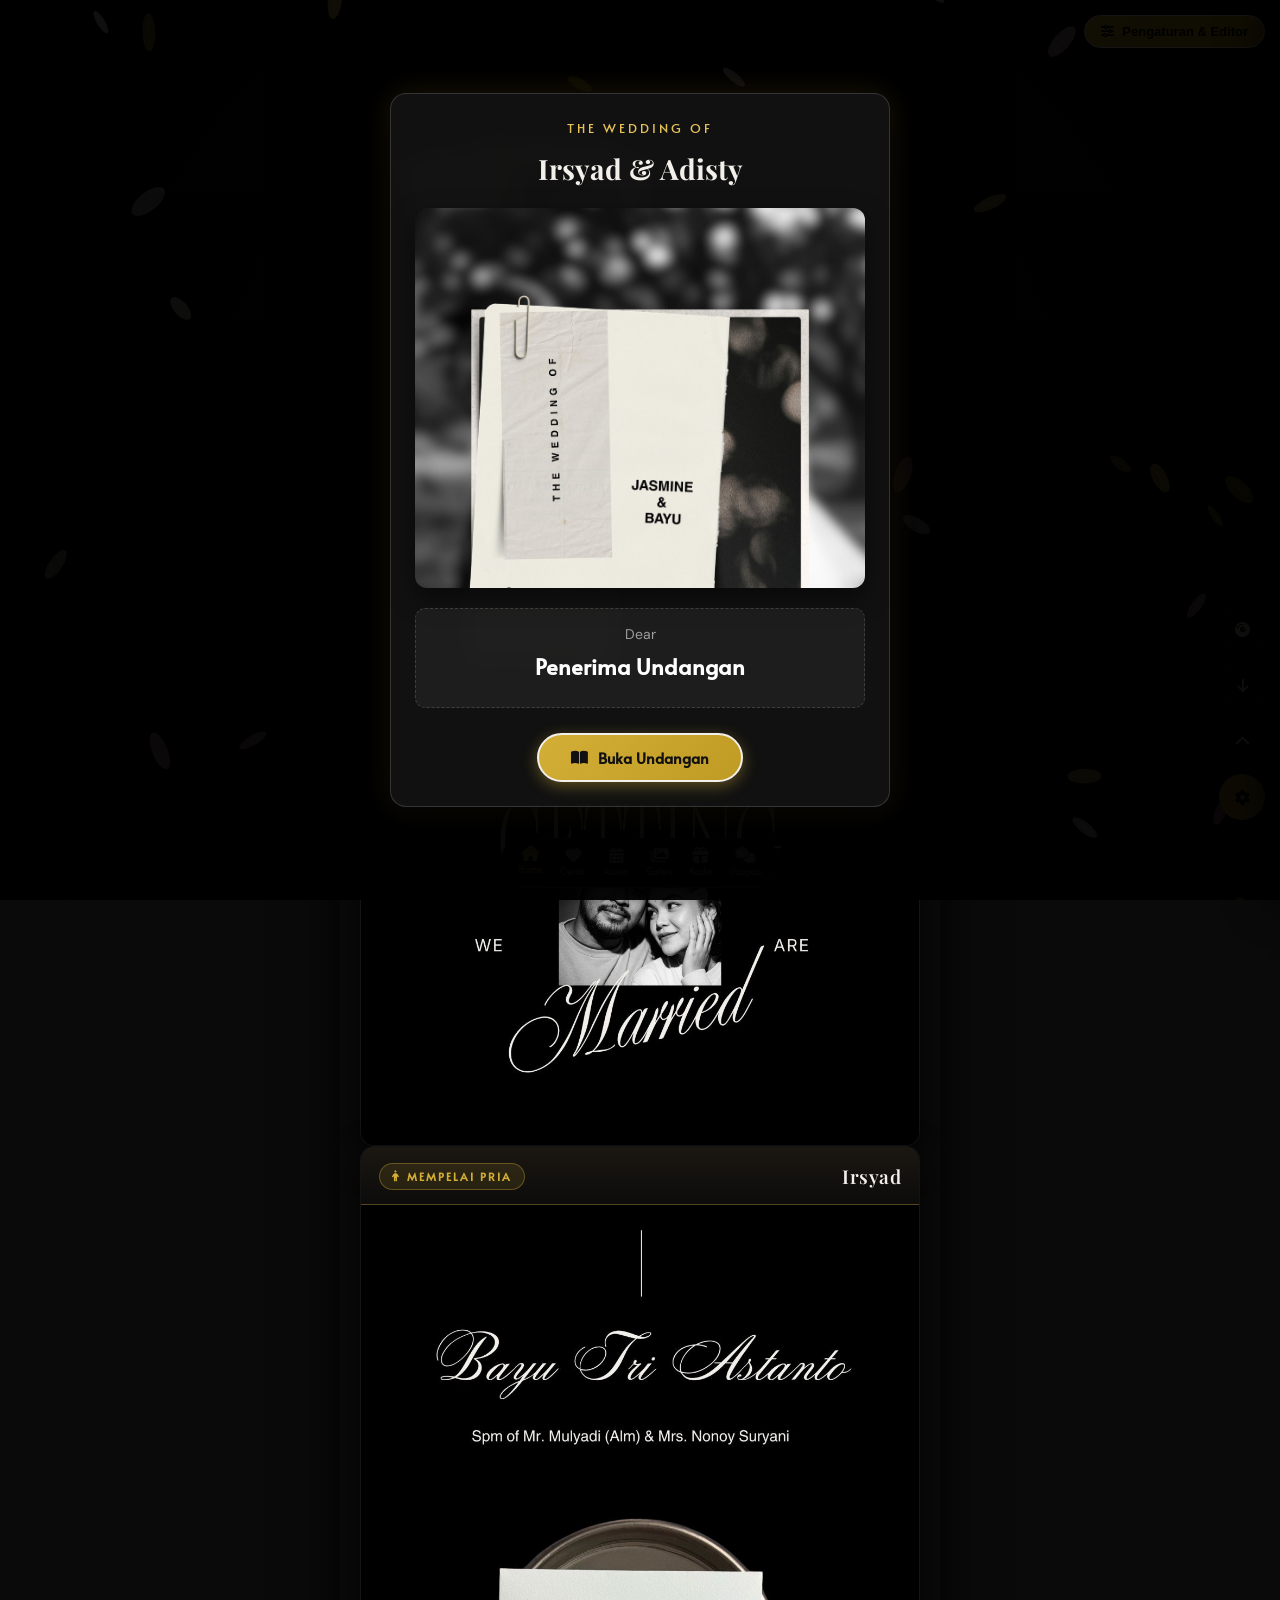
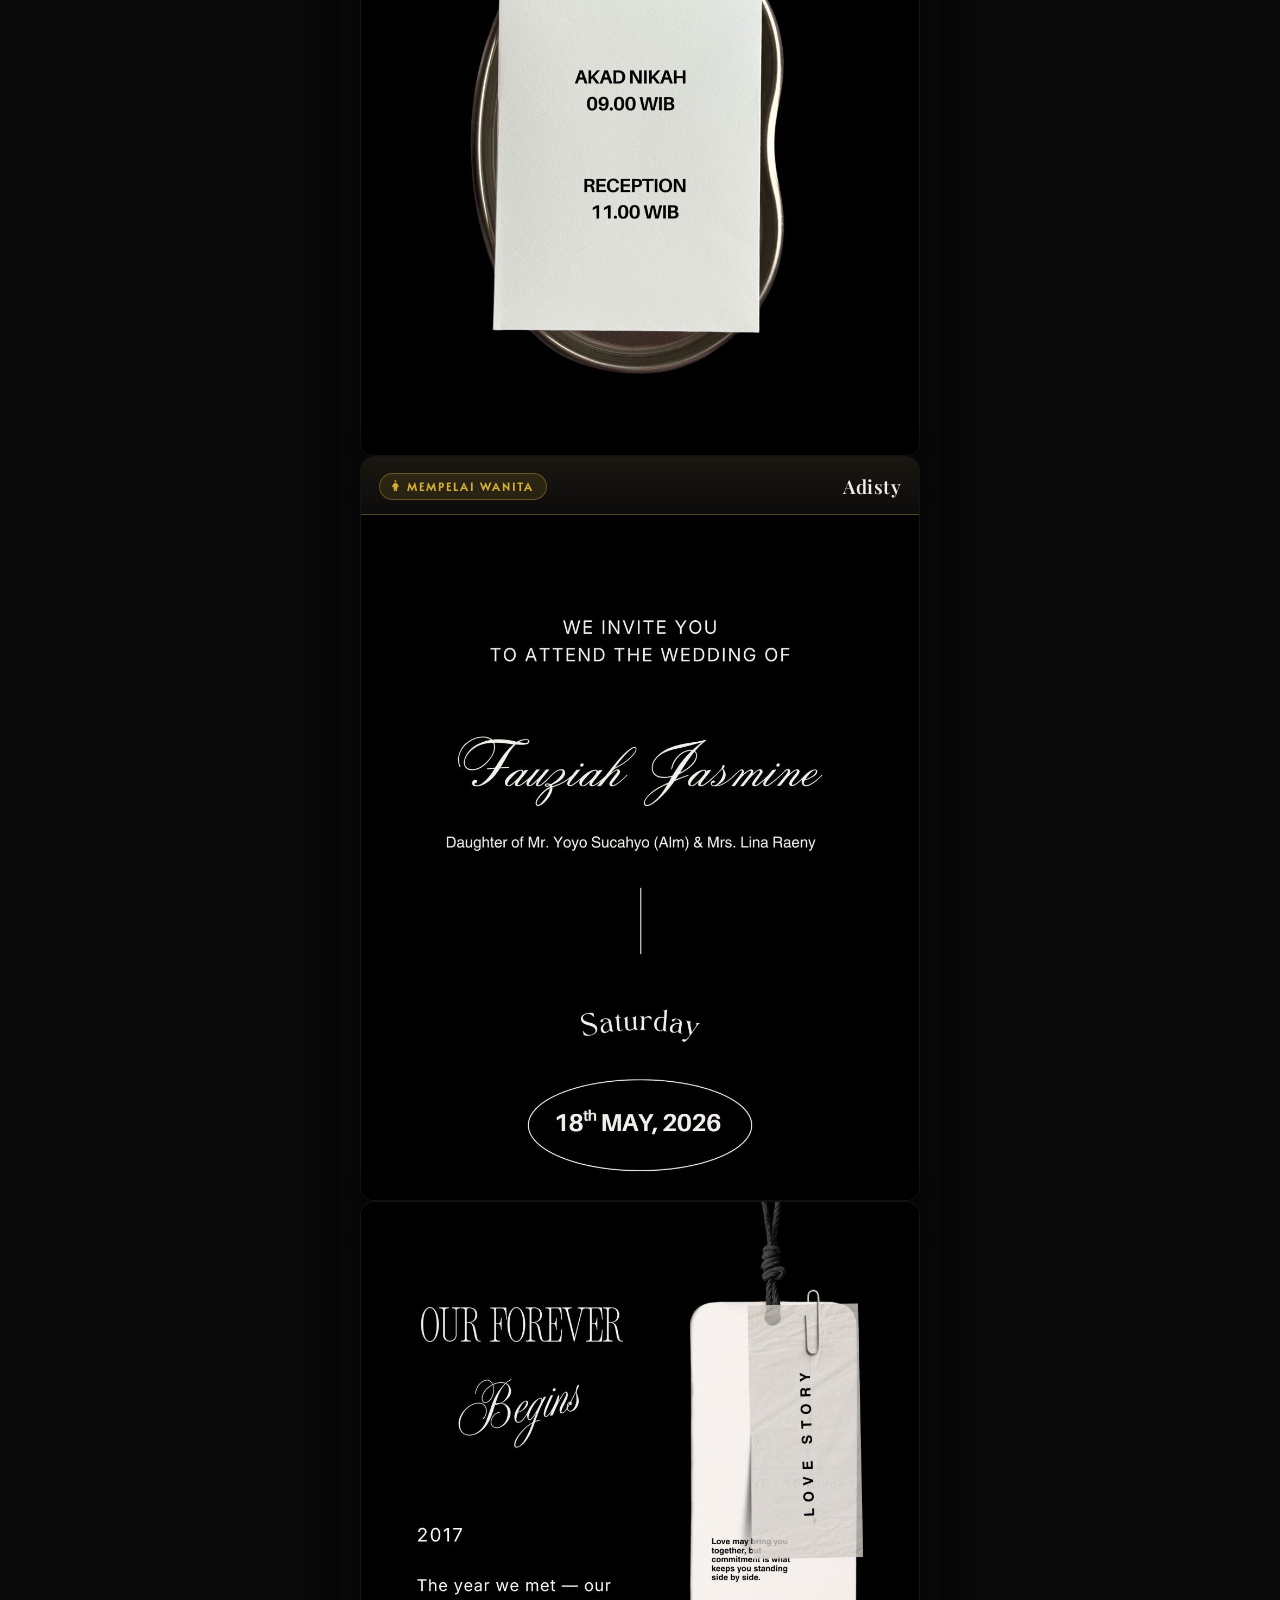
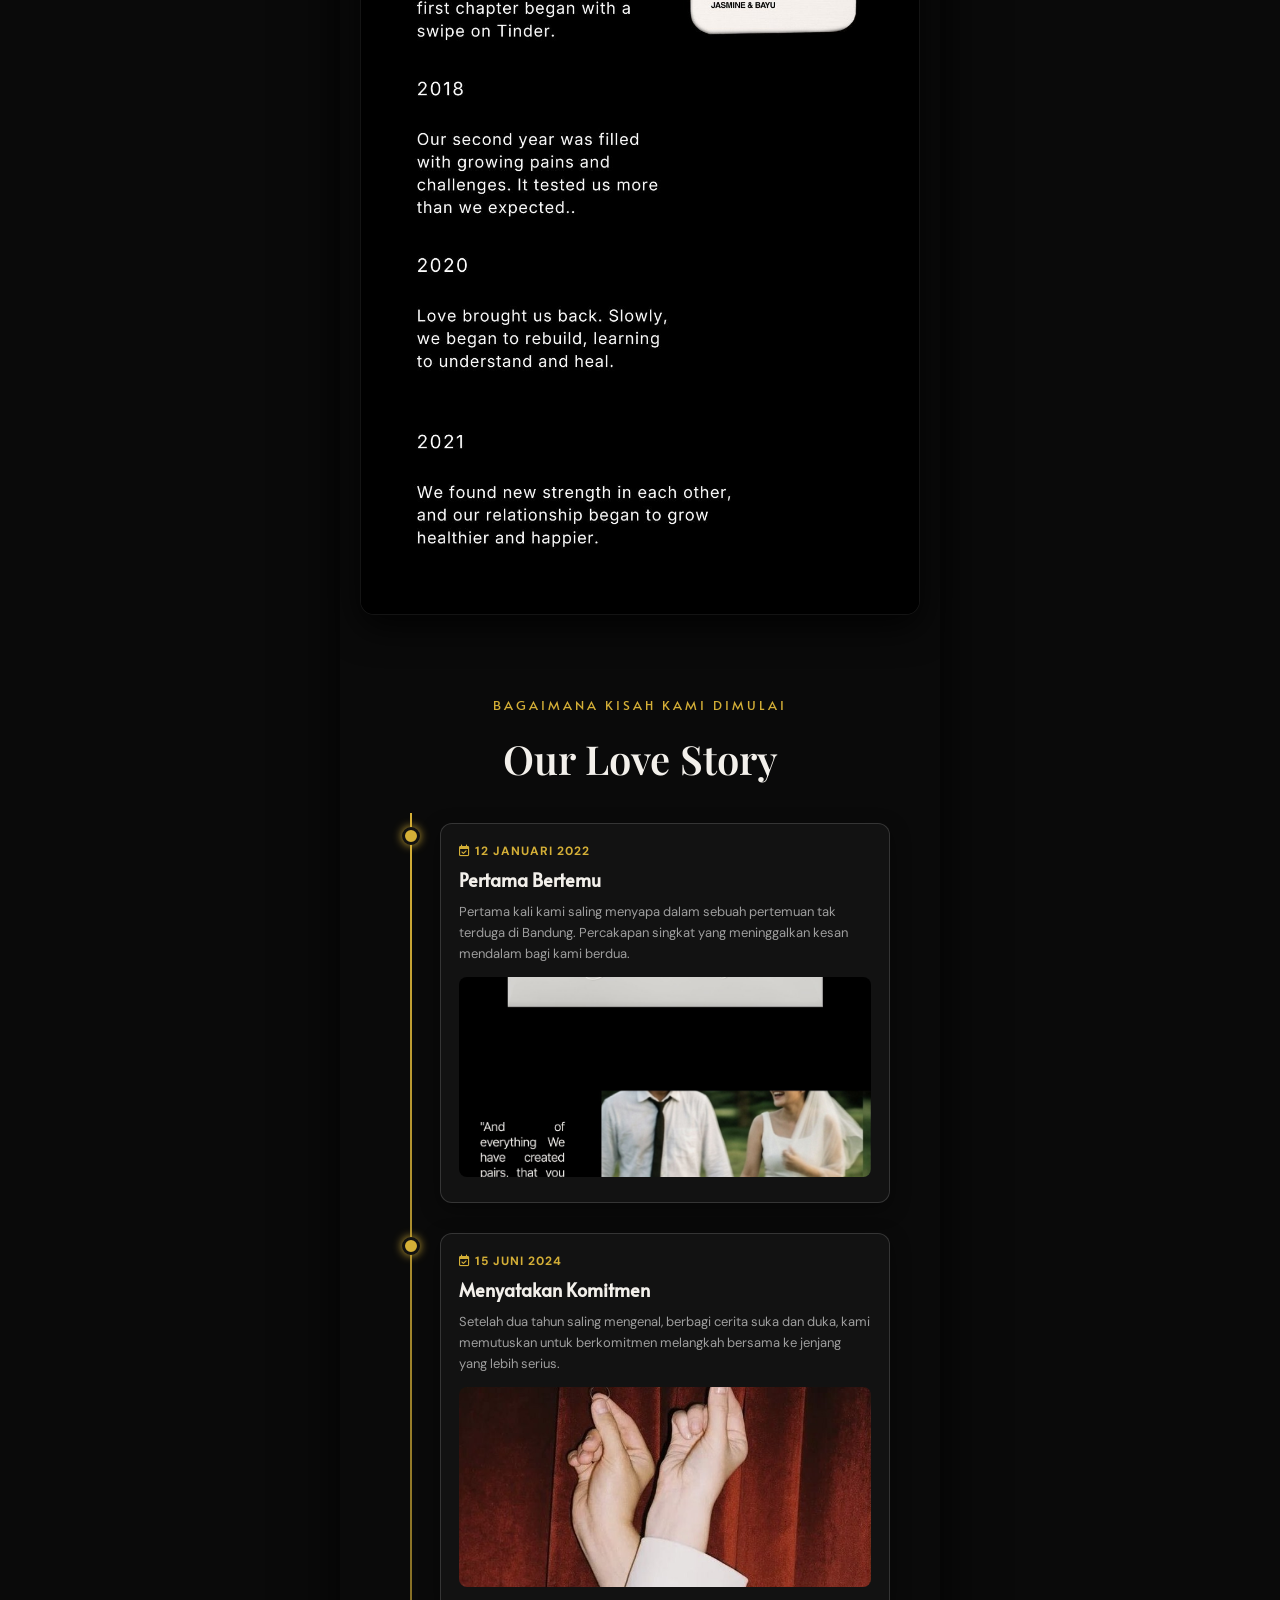
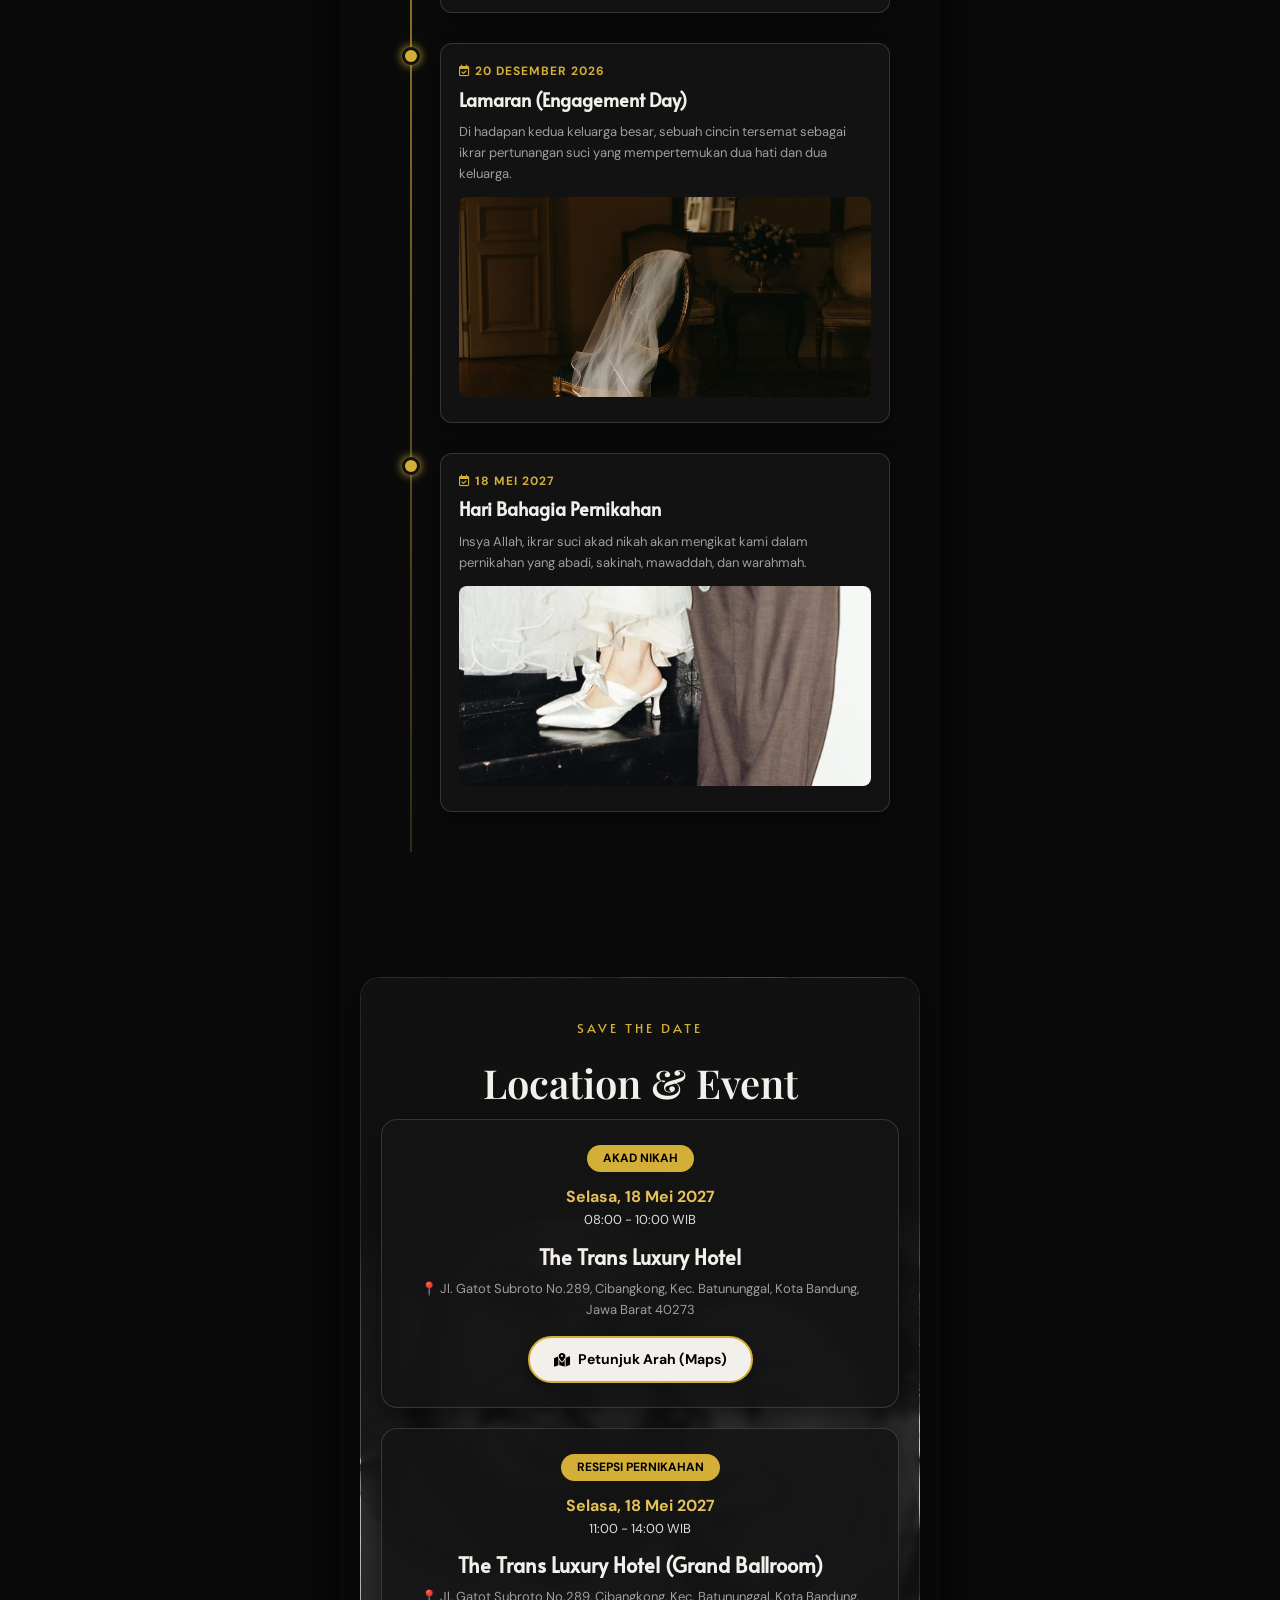
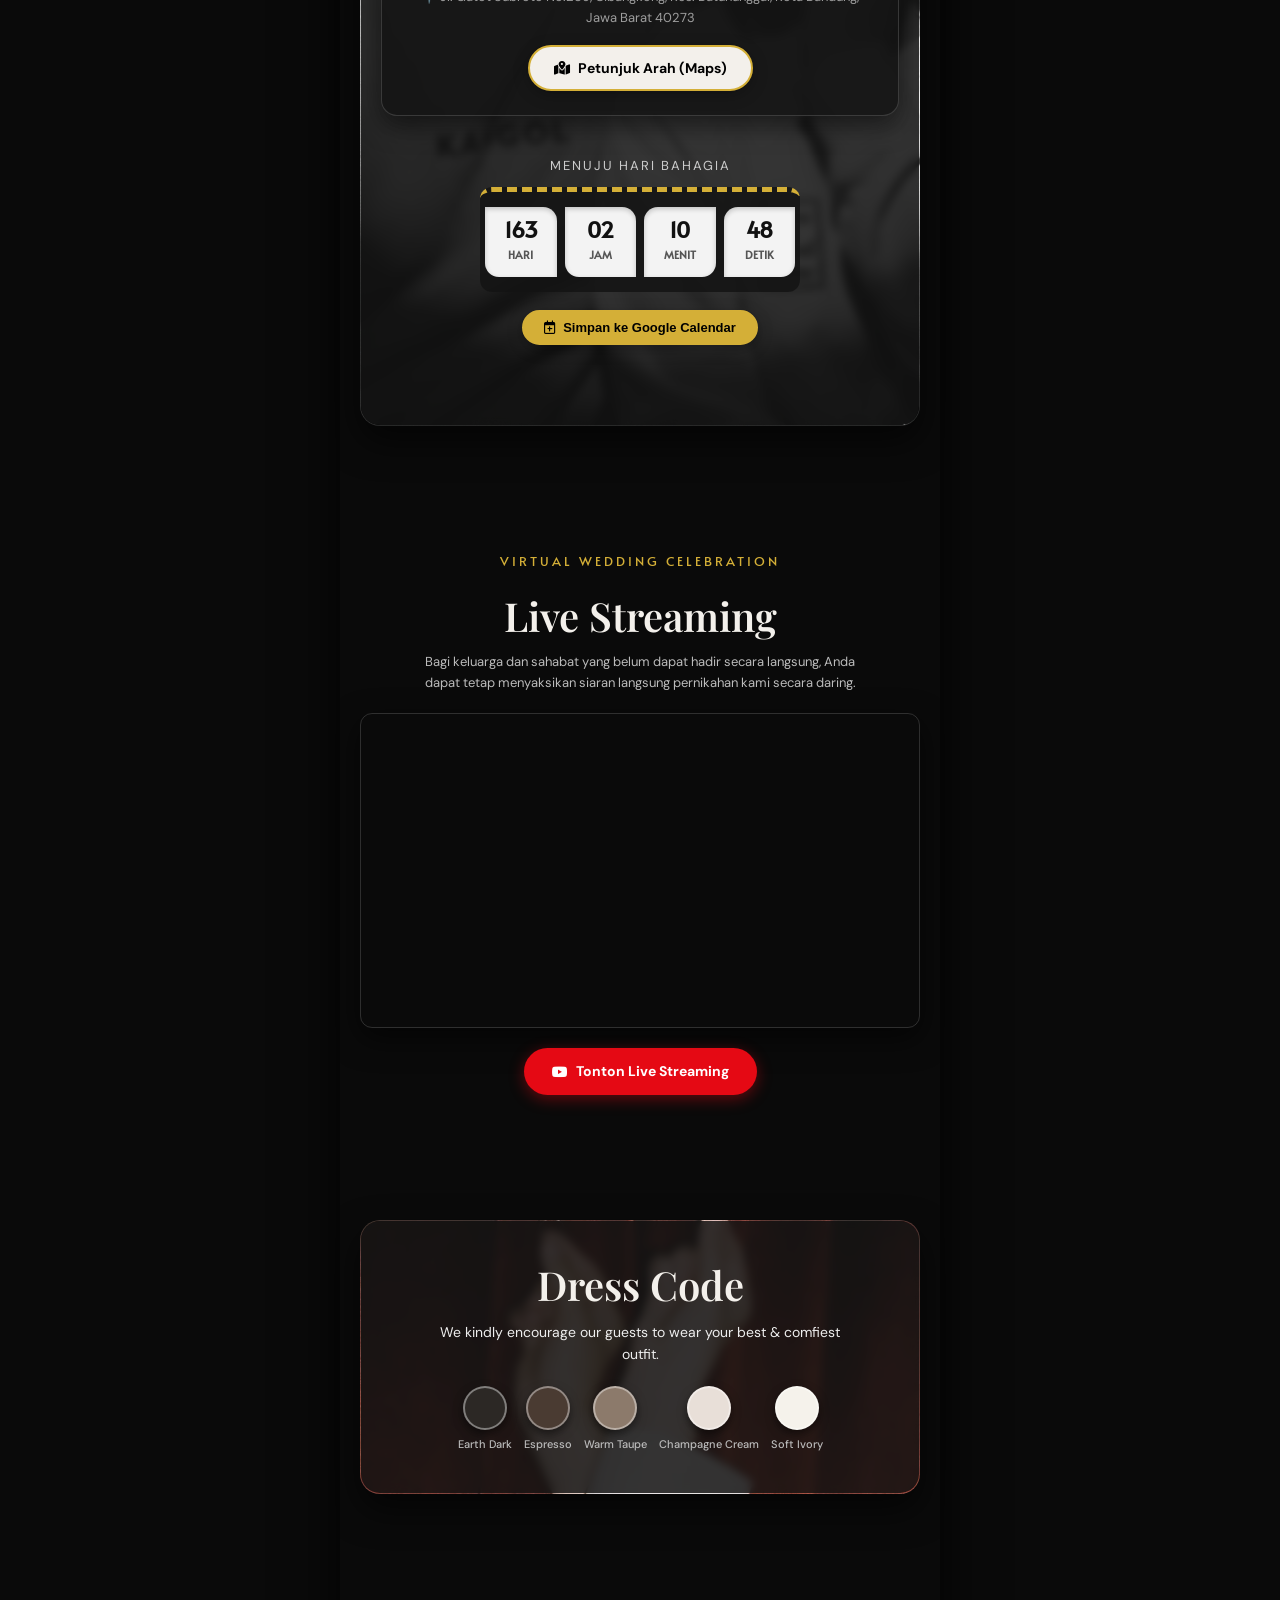
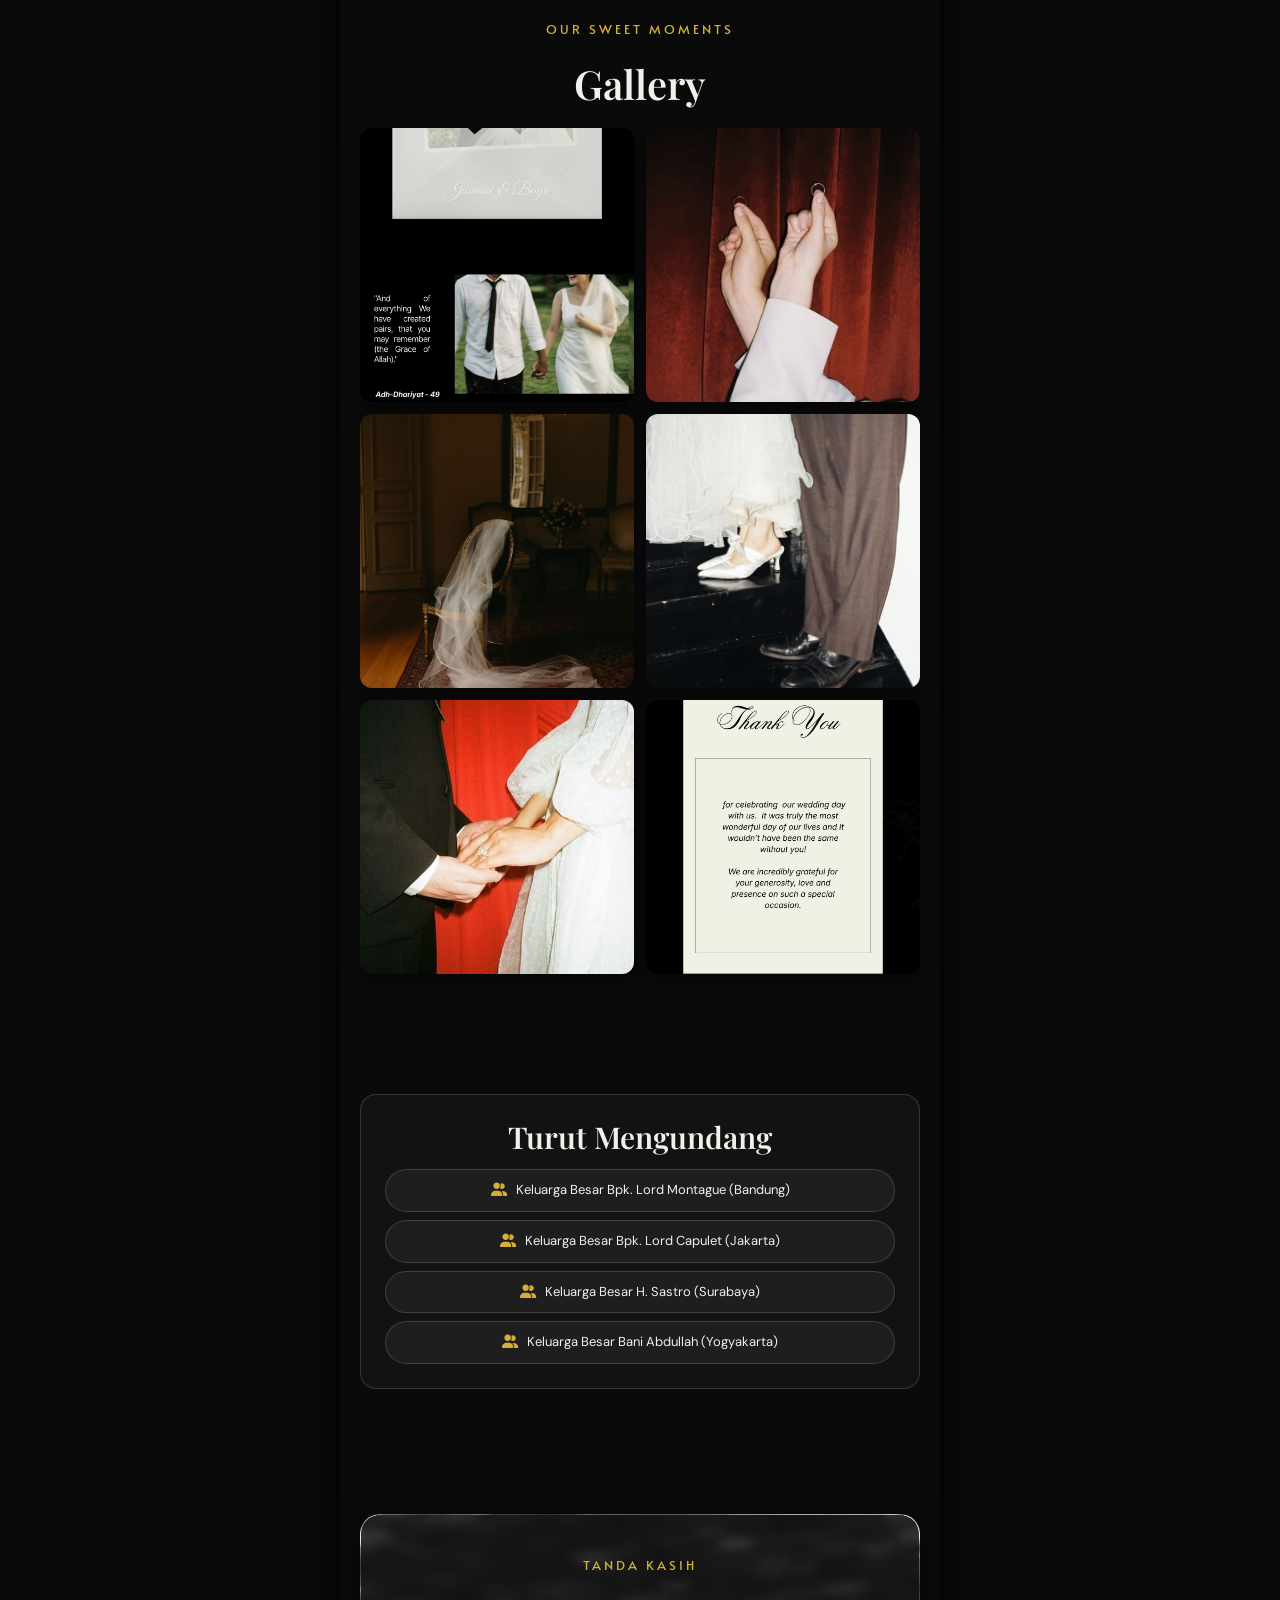
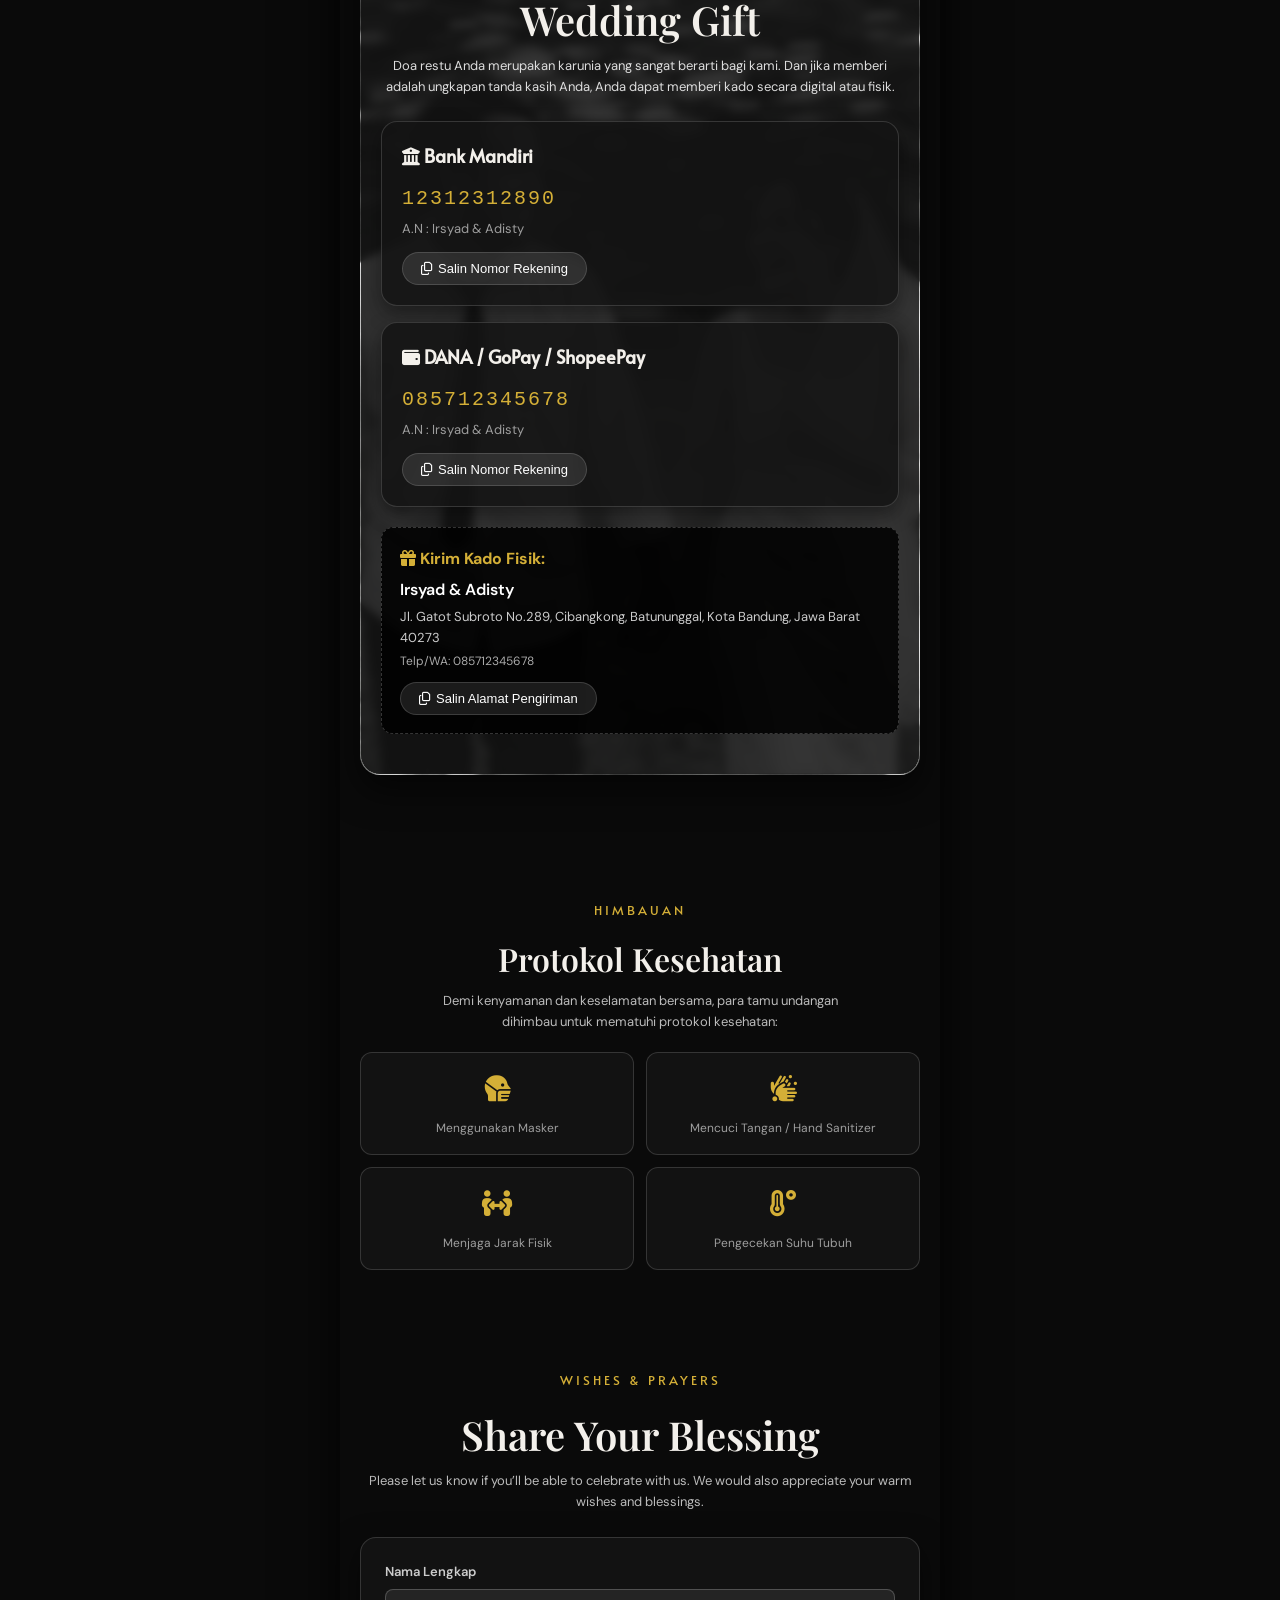
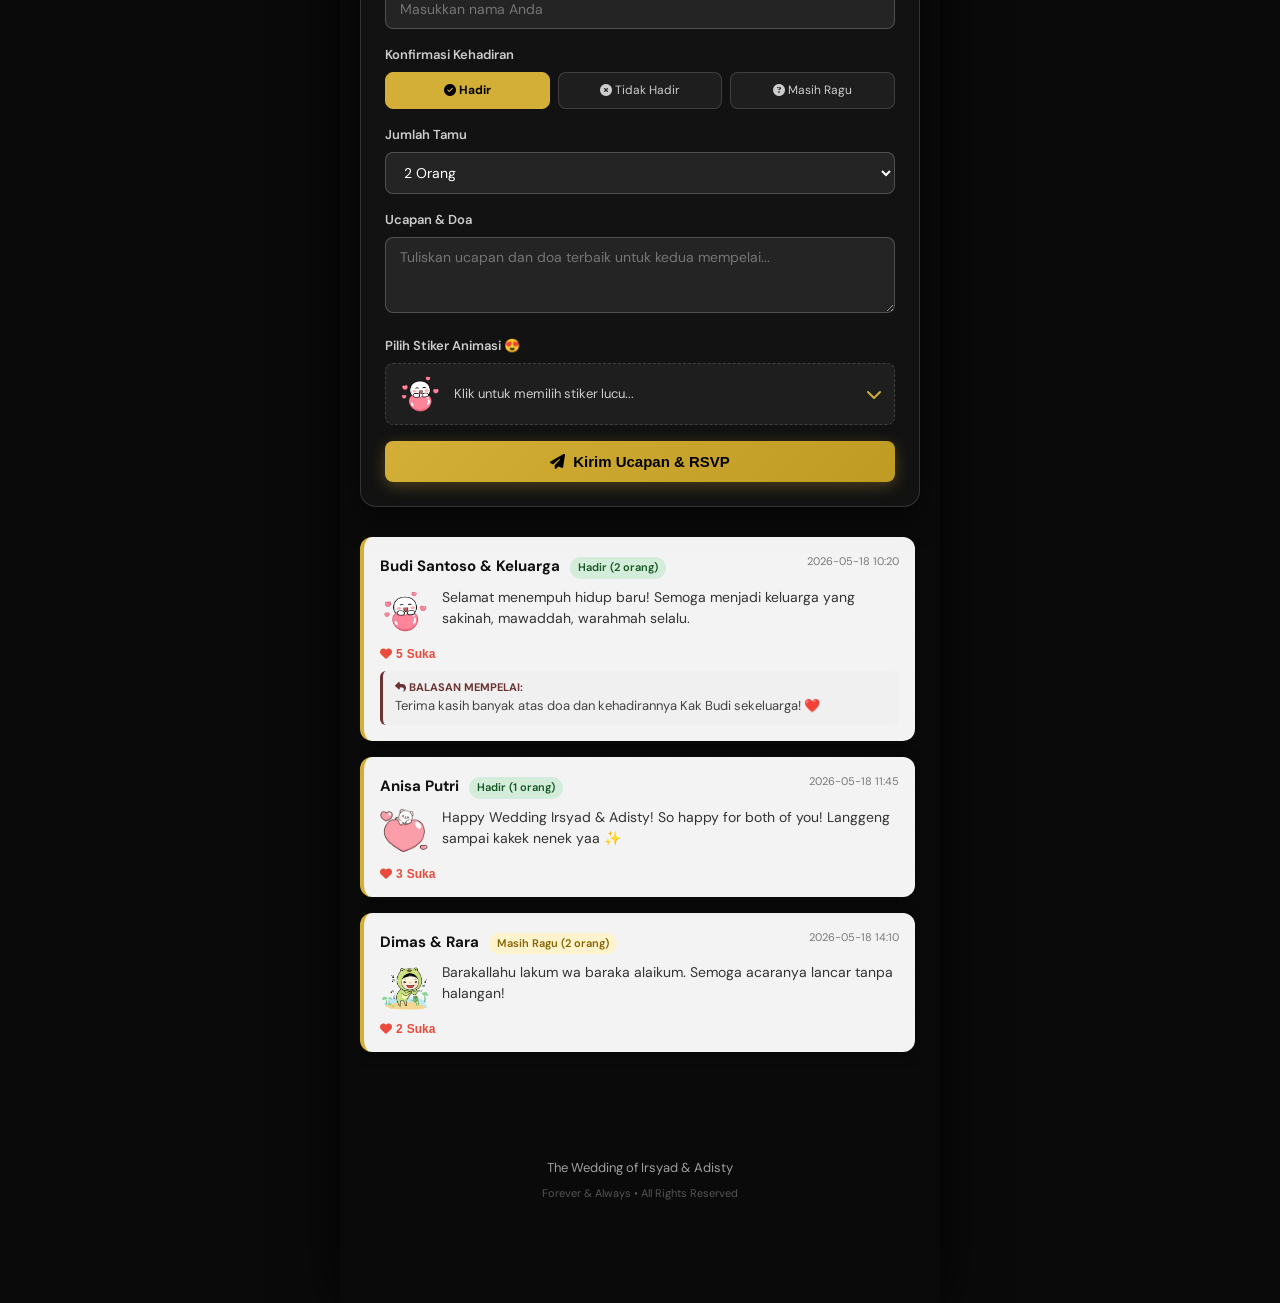
==== index.html @ b0e7eac0 "fix(sync): Mobile cache-busting, schema migration & anti-cache headers - Added CURRENT_DATA_VERSION " ====
<!DOCTYPE html>
<html lang="id">
<head>
  <meta charset="UTF-8">
  <meta name="viewport" content="width=device-width, initial-scale=1.0, maximum-scale=1.0, user-scalable=no">
  <meta http-equiv="X-UA-Compatible" content="ie=edge">
  <meta http-equiv="Cache-Control" content="no-cache, no-store, must-revalidate">
  <meta http-equiv="Pragma" content="no-cache">
  <meta http-equiv="Expires" content="0">
  <title>The Wedding of Irsyad & Adisty</title>
  
  <!-- Favicon & Icons -->
  <link rel="shortcut icon" href="assets/images/cover.jpg" type="image/x-icon">
  <link rel="stylesheet" href="https://cdnjs.cloudflare.com/ajax/libs/font-awesome/6.4.0/css/all.min.css">
  
  <!-- CSS Stylesheets with Cache-Busting Versioning -->
  <link rel="stylesheet" href="css/invitation.css?v=20260829.3">
  <link rel="stylesheet" href="css/admin.css?v=20260829.3">
</head>
<body>

  <!-- Particle Animation Canvas (Customizable Falling Shapes) -->
  <canvas id="particle-canvas"></canvas>

  <!-- ===================================================================
       1. LOADING SCREEN (Coffee Animation - Original Replica)
       =================================================================== -->
  <div id="loadingpage">
    <div style="display:flex; flex-direction:column; justify-content:center; align-items:center; height:100%;">
      <div class="coffee">
        <div></div><div></div><div></div>
      </div>
      <div class="plate"></div>
      <div class="typing-loading">LOADING...</div>
      <div style="margin-top: 15px; font-size: 11pt; color: #6c3333;">The Wedding of</div>
      <div style="color: #6c3333; font-size: 15pt; font-weight: bold; font-family: 'Alata', sans-serif;">
        <span id="host-name">Irsyad & Adisty</span>
      </div>
    </div>
  </div>

  <!-- ===================================================================
       2. COVER MODAL / OPENING SCREEN
       =================================================================== -->
  <div class="cover-overlay" id="cover-overlay">
    <div class="cover-card">
      <div class="cover-header">The Wedding Of</div>
      <h1 class="cover-title" id="cover-couple-name">Irsyad & Adisty</h1>
      
      <div class="cover-img-box">
        <img id="cover-image" src="assets/images/cover.jpg" alt="Wedding Cover">
      </div>

      <div class="cover-recipient-box">
        <div class="cover-dear" id="cover-dear-prefix">Dear</div>
        <div class="cover-guest-name" id="cover-guest-name">Penerima Undangan</div>
        <!-- Dynamic guest badges (VIP, Sesi, Meja) -->
        <div class="cover-guest-meta" id="cover-guest-meta"></div>
      </div>

      <button type="button" class="btn-open-invitation" id="btn-open-inv">
        <i class="fas fa-book-open"></i>
        <span>Buka Undangan</span>
      </button>
    </div>
  </div>

  <!-- Fixed background backdrop -->
  <div id="infuwr"></div>

  <!-- ===================================================================
       3. MAIN INVITATION CONTENT
       =================================================================== -->
  <main class="main-wrapper" id="invitation-main">
    
    <!-- Section 1: Hero Cards (4-5 Foto Berderet Kebawah) -->
    <section class="section-invitation hero-section" id="section-home">
      
      <!-- Card 1: Photostrip Bookmark + QS. Ar-Rum : 21 (Exact Reference Match) -->
      <div class="theme-hero-card do-animate membesar">
        <img src="assets/images/hero-main.jpg" alt="Wedding Photostrip & Verse" id="hero-main-img">
      </div>

      <!-- Card 2: GETTING WE ARE MARRIED -->
      <div class="theme-hero-card do-animate membesar">
        <img src="assets/images/hero-couple-1.jpg" alt="Getting Married" id="hero-c1">
      </div>

      <!-- Card 3: Mempelai Pria (The Groom) -->
      <div class="theme-hero-card do-animate kekiri">
        <div class="card-top-tag">
          <span class="role-badge"><i class="fas fa-male"></i> MEMPELAI PRIA</span>
          <h3 class="role-name" id="groom-header-name">Irsyad</h3>
        </div>
        <img src="assets/images/hero-couple-3.jpg" alt="Mempelai Pria (The Groom)" id="hero-c3">
      </div>

      <!-- Card 4: Mempelai Wanita (The Bride) -->
      <div class="theme-hero-card do-animate kekanan">
        <div class="card-top-tag">
          <span class="role-badge"><i class="fas fa-female"></i> MEMPELAI WANITA</span>
          <h3 class="role-name" id="bride-header-name">Adisty</h3>
        </div>
        <img src="assets/images/hero-couple-2.jpg" alt="Mempelai Wanita (The Bride)" id="hero-c2">
      </div>

      <!-- Card 5: Love Story Beginning (Our Forever Begins) -->
      <div class="theme-hero-card do-animate membesar">
        <img src="assets/images/hero-couple-4.jpg" alt="Love Story Card" id="hero-c4">
      </div>

    </section>

    <!-- Section 2: Love Story / Kisah Cinta -->
    <section class="section-invitation" id="section-story">
      <div class="section-subtitle" id="story-subtitle">Bagaimana Kisah Kami Dimulai</div>
      <h2 class="section-title" id="story-title">Our Love Story</h2>
      <div class="timeline-container" id="story-timeline-container">
        <!-- Populated dynamically -->
      </div>
    </section>

    <!-- Section 3: Location, Event & Live Countdown -->
    <section class="section-invitation" id="section-event">
      <div class="sticky-card" id="sticky-card-location" style="background-image: url('assets/images/bg-location.png');">
        <div class="sticky-card-overlay">
          <div class="section-subtitle">Save The Date</div>
          <h2 class="section-title">Location & Event</h2>

          <!-- Event 1: Akad Nikah -->
          <div class="event-card" id="card-akad">
            <span class="event-badge" id="akad-session-title">Akad Nikah</span>
            <div style="font-size: 16px; font-weight: bold; color: var(--accent-gold);" id="akad-date">Selasa, 18 Mei 2027</div>
            <div style="font-size: 13px; color: #ddd; margin-bottom: 8px;" id="akad-time">08:00 - 10:00 WIB</div>
            <div class="event-venue" id="akad-venue">The Trans Luxury Hotel</div>
            <div class="event-address" id="akad-address">📍 Jl. Gatot Subroto No.289, Cibangkong, Kec. Batununggal, Kota Bandung, Jawa Barat 40273</div>
            <div style="display:flex; justify-content:center; gap:8px; flex-wrap:wrap; margin-top:12px;">
              <a href="https://maps.google.com/?q=The+Trans+Luxury+Hotel+Bandung" target="_blank" class="btn-gmaps" id="akad-gmaps-link">
                <i class="fas fa-map-marked-alt"></i> Petunjuk Arah (Maps)
              </a>
            </div>
          </div>

          <!-- Event 2: Resepsi Pernikahan -->
          <div class="event-card" id="card-resepsi">
            <span class="event-badge" id="resepsi-session-title">Resepsi Pernikahan</span>
            <div style="font-size: 16px; font-weight: bold; color: var(--accent-gold);" id="resepsi-date">Selasa, 18 Mei 2027</div>
            <div style="font-size: 13px; color: #ddd; margin-bottom: 8px;" id="resepsi-time">11:00 - 14:00 WIB</div>
            <div class="event-venue" id="resepsi-venue">The Trans Luxury Hotel (Grand Ballroom)</div>
            <div class="event-address" id="resepsi-address">📍 Jl. Gatot Subroto No.289, Cibangkong, Kec. Batununggal, Kota Bandung, Jawa Barat 40273</div>
            <div style="display:flex; justify-content:center; gap:8px; flex-wrap:wrap; margin-top:12px;">
              <a href="https://maps.google.com/?q=The+Trans+Luxury+Hotel+Bandung" target="_blank" class="btn-gmaps" id="resepsi-gmaps-link">
                <i class="fas fa-map-marked-alt"></i> Petunjuk Arah (Maps)
              </a>
            </div>
          </div>

          <!-- Live Countdown Timer -->
          <div class="generate-countdown" id="countdown-box">
            <div style="font-size: 13px; text-transform: uppercase; letter-spacing: 2px; color: #ccc; margin-bottom: 10px;">Menuju Hari Bahagia</div>
            <div class="countdown">
              <div class="counter">
                <div id="cd-days">00</div>
                <span>Hari</span>
              </div>
              <div class="counter">
                <div id="cd-hours">00</div>
                <span>Jam</span>
              </div>
              <div class="counter">
                <div id="cd-minutes">00</div>
                <span>Menit</span>
              </div>
              <div class="counter">
                <div id="cd-seconds">00</div>
                <span>Detik</span>
              </div>
            </div>

            <!-- Save to Google Calendar -->
            <div style="margin-top: 18px;">
              <button type="button" class="btn-gmaps" id="btn-save-calendar" style="background: var(--primary-color); color: #000; font-size: 13px; padding: 8px 20px; cursor: pointer;">
                <i class="far fa-calendar-plus"></i> Simpan ke Google Calendar
              </button>
            </div>
          </div>

        </div>
      </div>
    </section>

    <!-- Section 4: Live Streaming (Virtual Wedding) -->
    <section class="section-invitation" id="section-streaming">
      <div class="section-subtitle" id="streaming-subtitle-el">Virtual Wedding</div>
      <h2 class="section-title" id="streaming-title-el">Live Streaming</h2>
      <p style="font-size: 13px; color: #bbb; max-width: 440px; margin: 0 auto 16px;" id="streaming-description">
        Bagi keluarga dan sahabat yang belum dapat hadir secara langsung, Anda dapat menyaksikan siaran langsung pernikahan kami secara daring.
      </p>
      
      <div class="streaming-video-box">
        <iframe id="streaming-iframe" src="https://www.youtube.com/embed/dQw4w9WgXcQ" title="Live Streaming" allowfullscreen></iframe>
      </div>

      <div>
        <a href="#" target="_blank" class="btn-streaming" id="streaming-btn-link">
          <i class="fab fa-youtube"></i> Tonton Live Streaming
        </a>
      </div>
    </section>

    <!-- Section 5: Dress Code -->
    <section class="section-invitation" id="section-dresscode">
      <div class="sticky-card" id="sticky-card-dresscode" style="background-image: url('assets/images/bg-dresscode.jpg');">
        <div class="sticky-card-overlay">
          <h2 class="section-title">Dress Code</h2>
          <p style="color: #eee; font-size: 14px; max-width: 420px; margin: 0 auto 20px;" id="dresscode-description">
            We kindly encourage our guests to wear your best & comfiest outfit.
          </p>
          <div class="dresscode-palette" id="dresscode-palette">
            <!-- Populated dynamically -->
          </div>
        </div>
      </div>
    </section>

    <!-- Section 6: Photo Gallery & Lightbox -->
    <section class="section-invitation" id="section-gallery">
      <div class="section-subtitle">Our Sweet Moments</div>
      <h2 class="section-title">Gallery</h2>
      <div class="gallery-grid" id="gallery-grid">
        <!-- Populated dynamically -->
      </div>
    </section>

    <!-- Section 7: Turut Mengundang -->
    <section class="section-invitation" id="section-turut-mengundang">
      <div class="turut-mengundang-box">
        <h2 class="section-title" style="font-size:30px;" id="turut-mengundang-title">Turut Mengundang</h2>
        <div class="families-list" id="turut-mengundang-list">
          <!-- Populated dynamically -->
        </div>
      </div>
    </section>

    <!-- Section 8: Wedding Gift / Digital Envelope -->
    <section class="section-invitation" id="section-gift">
      <div class="sticky-card" id="sticky-card-gift" style="background-image: url('assets/images/bg-gift.png');">
        <div class="sticky-card-overlay">
          <div class="section-subtitle">Tanda Kasih</div>
          <h2 class="section-title">Wedding Gift</h2>
          <p style="font-size: 13px; color: #ddd; margin-bottom: 24px; line-height: 1.6;">
            Doa restu Anda merupakan karunia yang sangat berarti bagi kami. Dan jika memberi adalah ungkapan tanda kasih Anda, Anda dapat memberi kado secara digital atau fisik.
          </p>

          <!-- Bank & E-Wallet Accounts List -->
          <div id="bank-accounts-list">
            <!-- Populated dynamically -->
          </div>

          <!-- Physical Gift Box (Optional) -->
          <div id="physical-gift-box" style="display:none; margin-top: 20px; background: rgba(0,0,0,0.85); padding: 18px; border-radius: 12px; border: 1px dashed rgba(255,255,255,0.2); text-align: left;">
            <div style="font-weight: bold; color: var(--primary-color); margin-bottom: 6px;"><i class="fas fa-gift"></i> Kirim Kado Fisik:</div>
            <div id="phys-recipient-name" style="font-weight: 600; color: #fff;">Irsyad & Adisty</div>
            <div id="phys-recipient-address" style="font-size: 13px; color: #ccc; margin: 4px 0;">Jl. Gatot Subroto No.289, Bandung</div>
            <div id="phys-recipient-phone" style="font-size: 12px; color: #aaa; margin-bottom: 10px;">Telp/WA: 085712345678</div>
            <button type="button" class="btn-copy-account" id="btn-copy-phys-address">
              <i class="far fa-copy"></i> Salin Alamat Pengiriman
            </button>
          </div>

        </div>
      </div>
    </section>

    <!-- Section 9: Protokol Kesehatan -->
    <section class="section-invitation" id="section-prokes">
      <div class="section-subtitle">Himbauan</div>
      <h2 class="section-title" style="font-size:32px;">Protokol Kesehatan</h2>
      <p style="font-size: 13px; color: #bbb; max-width: 440px; margin: 0 auto;" id="prokes-subtitle">
        Demi kenyamanan dan keselamatan bersama, mohon untuk tetap mematuhi protokol kesehatan selama acara berlangsung.
      </p>
      <div class="prokes-grid" id="prokes-grid">
        <!-- Populated dynamically -->
      </div>
    </section>

    <!-- Section 10: RSVP & Guestbook (Share Your Blessing) -->
    <section class="section-invitation" id="section-wishes">
      <div class="section-subtitle">Wishes & Prayers</div>
      <h2 class="section-title">Share Your Blessing</h2>
      <p style="font-size: 13px; color: #bbb; margin-bottom: 25px;">
        Please let us know if you’ll be able to celebrate with us. We would also appreciate your warm wishes and blessings.
      </p>

      <!-- RSVP Form -->
      <div class="rsvp-form-container">
        <form id="rsvp-form">
          <div class="form-group">
            <label class="form-label" for="input-guest-name">Nama Lengkap</label>
            <input type="text" id="input-guest-name" class="form-input" placeholder="Masukkan nama Anda" required>
          </div>

          <div class="form-group">
            <label class="form-label">Konfirmasi Kehadiran</label>
            <div class="presence-options">
              <div class="presence-btn active" data-status="hadir"><i class="fas fa-check-circle"></i> Hadir</div>
              <div class="presence-btn" data-status="tidak"><i class="fas fa-times-circle"></i> Tidak Hadir</div>
              <div class="presence-btn" data-status="ragu"><i class="fas fa-question-circle"></i> Masih Ragu</div>
            </div>
          </div>

          <div class="form-group">
            <label class="form-label" for="input-pax">Jumlah Tamu</label>
            <select id="input-pax" class="form-select">
              <option value="1">1 Orang</option>
              <option value="2" selected>2 Orang</option>
              <option value="3">3 Orang</option>
              <option value="4">4 Orang</option>
            </select>
          </div>

          <div class="form-group">
            <label class="form-label" for="input-wishes">Ucapan & Doa</label>
            <textarea id="input-wishes" class="form-textarea" rows="3" placeholder="Tuliskan ucapan dan doa terbaik untuk kedua mempelai..." required></textarea>
          </div>

          <!-- 34-Sticker Selector -->
          <div class="form-group">
            <label class="form-label">Pilih Stiker Animasi 😍</label>
            <div class="sticker-preview-box" id="sticker-picker-toggle">
              <img src="assets/stickers/sticker001.gif" alt="Selected Sticker" id="selected-sticker-preview" class="sticker-preview-img">
              <span style="font-size: 13px; color: #ccc;">Klik untuk memilih stiker lucu...</span>
              <i class="fas fa-chevron-down" style="margin-left: auto; color: var(--primary-color);"></i>
            </div>
            <div class="sticker-grid-drawer" id="sticker-drawer">
              <!-- 34 Stickers populated dynamically -->
            </div>
          </div>

          <button type="submit" class="btn-submit-wish">
            <i class="fas fa-paper-plane"></i> Kirim Ucapan & RSVP
          </button>
        </form>
      </div>

      <!-- Guestbook Feed -->
      <div class="wishes-feed" id="wishes-feed">
        <!-- Populated dynamically -->
      </div>
    </section>

    <!-- Footer Watermark -->
    <footer class="footer-watermark">
      <div>The Wedding of <span id="brand-name-text">Irsyad & Adisty</span></div>
      <div style="font-size: 11px; margin-top: 6px; color: #555;">Forever & Always &bull; All Rights Reserved</div>
    </footer>

  </main>

  <!-- ===================================================================
       4. FLOATING CONTROLS & NAVIGATION
       =================================================================== -->
  <!-- Top Unified Action Button: Open Integrated Admin & Editor -->
  <button type="button" class="btn-unified-toggle" id="btn-unified-admin-open">
    <i class="fas fa-sliders-h"></i> <span>Pengaturan & Editor</span>
  </button>

  <div class="floating-controls">
    <!-- Music Player Button -->
    <button class="float-btn" id="btn-music-toggle" title="Toggle Music">
      <i class="fas fa-compact-disc"></i>
    </button>
    
    <!-- Auto Scroll Button -->
    <button class="float-btn" id="btn-auto-scroll" title="Auto Scroll">
      <i class="fas fa-arrow-down"></i>
    </button>

    <!-- Back to Top Button -->
    <button class="float-btn" id="btn-to-top" title="Back to Top">
      <i class="fas fa-chevron-up"></i>
    </button>

    <!-- Gear button opening unified drawer directly -->
    <button type="button" class="float-btn" id="btn-admin-gear" title="Buka Pengaturan & Editor" style="background: var(--primary-color); color: #000;">
      <i class="fas fa-cog"></i>
    </button>
  </div>

  <!-- Bottom Nav Bar with ScrollSpy -->
  <nav class="bottom-nav-bar" id="bottom-nav">
    <a href="#section-home" class="bottom-nav-link active">
      <i class="fas fa-home"></i>
      <span>Home</span>
    </a>
    <a href="#section-story" class="bottom-nav-link">
      <i class="fas fa-heart"></i>
      <span>Cerita</span>
    </a>
    <a href="#section-event" class="bottom-nav-link">
      <i class="fas fa-calendar-alt"></i>
      <span>Acara</span>
    </a>
    <a href="#section-gallery" class="bottom-nav-link">
      <i class="fas fa-images"></i>
      <span>Galeri</span>
    </a>
    <a href="#section-gift" class="bottom-nav-link">
      <i class="fas fa-gift"></i>
      <span>Kado</span>
    </a>
    <a href="#section-wishes" class="bottom-nav-link">
      <i class="fas fa-comments"></i>
      <span>Ucapan</span>
    </a>
  </nav>

  <!-- ===================================================================
       5. FULLSCREEN LIGHTBOX MODAL
       =================================================================== -->
  <div class="lightbox-modal" id="lightbox-modal">
    <button class="lightbox-close" id="lightbox-close"><i class="fas fa-times"></i></button>
    <button class="lightbox-prev" id="lightbox-prev"><i class="fas fa-chevron-left"></i></button>
    <button class="lightbox-next" id="lightbox-next"><i class="fas fa-chevron-right"></i></button>
    <div class="lightbox-img-wrapper">
      <img src="" alt="Zoomed Foto" class="lightbox-img" id="lightbox-img">
      <div class="lightbox-caption" id="lightbox-caption"></div>
    </div>
  </div>

  <!-- ===================================================================
       6. INTEGRATED UNIFIED ADMIN & LIVE EDITOR DRAWER
       (Portal Utama & Pengaturan Jadi Satu Kesatuan)
       =================================================================== -->
  <div class="unified-admin-drawer" id="unified-admin-drawer">
    
    <!-- Drawer Header -->
    <div class="unified-admin-header">
      <div class="unified-brand-title">
        <i class="fas fa-gem"></i>
        <span>Pengaturan Tema & Tamu</span>
      </div>
      <div style="display:flex; gap:8px; align-items:center;">
        <button type="button" class="admin-btn btn-primary btn-sm" id="btn-save-all">
          <i class="fas fa-save"></i> Simpan
        </button>
        <button type="button" class="admin-btn btn-secondary btn-sm" id="btn-close-unified-drawer" title="Tutup Editor & Lihat Tampilan Tamu">
          <i class="fas fa-eye"></i> Lihat Tamu
        </button>
        <button type="button" class="admin-btn btn-danger btn-sm btn-logout" id="btn-unified-logout" title="Keluar / Logout dari Admin">
          <i class="fas fa-sign-out-alt"></i> Logout
        </button>
      </div>
    </div>

    <!-- Drawer Body (Sidebar Tabs + Forms Content) -->
    <div class="unified-admin-body">
      
      <!-- Side Tab Navigation -->
      <nav class="unified-nav-sidebar">
        <a class="unified-nav-link active" data-tab="dashboard">
          <i class="fas fa-chart-pie"></i> <span>Dashboard</span>
        </a>
        <a class="unified-nav-link" data-tab="animasi-guguran">
          <i class="fas fa-magic"></i> <span>Animasi Guguran</span>
        </a>
        <a class="unified-nav-link" data-tab="tema-layout">
          <i class="fas fa-palette"></i> <span>Tema & Warna</span>
        </a>
        <a class="unified-nav-link" data-tab="sections-toggle">
          <i class="fas fa-toggle-on"></i> <span>On/Off Bagian</span>
        </a>
        <a class="unified-nav-link" data-tab="mempelai">
          <i class="fas fa-heart"></i> <span>Mempelai & Info</span>
        </a>
        <a class="unified-nav-link" data-tab="story">
          <i class="fas fa-history"></i> <span>Love Story</span>
        </a>
        <a class="unified-nav-link" data-tab="acara">
          <i class="fas fa-calendar-alt"></i> <span>Waktu & Lokasi</span>
        </a>
        <a class="unified-nav-link" data-tab="streaming">
          <i class="fas fa-video"></i> <span>Live Streaming</span>
        </a>
        <a class="unified-nav-link" data-tab="media">
          <i class="fas fa-photo-video"></i> <span>Media & Galeri</span>
        </a>
        <a class="unified-nav-link" data-tab="audio">
          <i class="fas fa-music"></i> <span>Musik Latar</span>
        </a>
        <a class="unified-nav-link" data-tab="dresscode">
          <i class="fas fa-tshirt"></i> <span>Dress Code</span>
        </a>
        <a class="unified-nav-link" data-tab="rekening">
          <i class="fas fa-wallet"></i> <span>Amplop & Bank</span>
        </a>
        <a class="unified-nav-link" data-tab="turut-prokes">
          <i class="fas fa-users-cog"></i> <span>Turut & Prokes</span>
        </a>
        <a class="unified-nav-link" data-tab="generator">
          <i class="fab fa-whatsapp"></i> <span>Database & WA</span>
        </a>
        <a class="unified-nav-link" data-tab="buku-tamu">
          <i class="fas fa-book-open"></i> <span>Buku Tamu RSVP</span>
        </a>
        <a class="unified-nav-link" data-tab="backup-restore">
          <i class="fas fa-database"></i> <span>Backup / Restore</span>
        </a>
      </nav>

      <!-- Forms Content Area -->
      <div class="unified-content-area">
        
        <!-- TAB: DASHBOARD -->
        <div class="tab-pane active" id="tab-dashboard">
          <div class="stats-grid" style="grid-template-columns: repeat(2, 1fr); margin-bottom:16px;">
            <div class="stat-box" style="padding:10px;">
              <div class="stat-icon primary" style="width:36px; height:36px; font-size:16px;"><i class="fas fa-address-book"></i></div>
              <div>
                <div class="stat-val" style="font-size:18px;" id="stat-total-guests">0</div>
                <div class="stat-lbl" style="font-size:10px;">Tamu Terdaftar</div>
              </div>
            </div>
            <div class="stat-box" style="padding:10px;">
              <div class="stat-icon success" style="width:36px; height:36px; font-size:16px;"><i class="fas fa-user-check"></i></div>
              <div>
                <div class="stat-val" style="font-size:18px;" id="stat-hadir">0</div>
                <div class="stat-lbl" style="font-size:10px;">Konfirmasi Hadir</div>
              </div>
            </div>
            <div class="stat-box" style="padding:10px;">
              <div class="stat-icon danger" style="width:36px; height:36px; font-size:16px;"><i class="fas fa-user-times"></i></div>
              <div>
                <div class="stat-val" style="font-size:18px;" id="stat-tidak">0</div>
                <div class="stat-lbl" style="font-size:10px;">Tidak Hadir</div>
              </div>
            </div>
            <div class="stat-box" style="padding:10px;">
              <div class="stat-icon warning" style="width:36px; height:36px; font-size:16px;"><i class="fas fa-users"></i></div>
              <div>
                <div class="stat-val" style="font-size:18px;" id="stat-total-pax">0</div>
                <div class="stat-lbl" style="font-size:10px;">Estimasi Pax</div>
              </div>
            </div>
          </div>

          <div class="admin-card" style="padding:14px; margin-bottom:16px;">
            <div class="card-title" style="font-size:14px; margin-bottom:8px;"><i class="fas fa-check-double"></i> Editor Live Terpadu</div>
            <p style="font-size:12px; color:#bbb; line-height:1.6;">
              Semua perubahan yang Anda buat di menu sebelah kiri akan <strong>langsung terlihat seketika secara real-time (Live WYSIWYG)</strong> pada halaman undangan.
            </p>
            <div style="margin-top:10px; display:flex; gap:8px; flex-wrap:wrap;">
              <button type="button" class="admin-btn btn-primary btn-sm" onclick="document.querySelector('[data-tab=animasi-guguran]').click()"><i class="fas fa-magic"></i> Atur Animasi Guguran</button>
              <button type="button" class="admin-btn btn-secondary btn-sm" onclick="document.querySelector('[data-tab=generator]').click()"><i class="fab fa-whatsapp"></i> Database Tamu & Link</button>
            </div>
          </div>
        </div>

        <!-- TAB: ANIMASI BERGUGURAN (CUSTOMIZABLE PARTICLES ENGINE) -->
        <div class="tab-pane" id="tab-animasi-guguran">
          <div class="admin-card">
            <div class="card-title-row">
              <div class="card-title"><i class="fas fa-magic"></i> Pengaturan Animasi Berguguran</div>
            </div>
            
            <!-- Enable/Disable -->
            <div class="form-group-admin" style="display:flex; align-items:center; gap:8px; margin-bottom:14px;">
              <input type="checkbox" id="particle-enable" style="width:18px; height:18px; cursor:pointer;" checked>
              <label for="particle-enable" class="form-label-admin" style="margin-bottom:0; cursor:pointer;">Aktifkan Efek Animasi Berguguran</label>
            </div>

            <!-- Particle Type -->
            <div class="form-group-admin">
              <label class="form-label-admin">Pilihan Bentuk Partikel Berguguran</label>
              <select id="particle-type" class="form-select-admin">
                <option value="flowers">🌸 Kelopak Bunga (Mawar / Sakura Petals)</option>
                <option value="leaves">🍃 Dedaunan Gugur Emas / Tropis (Autumn Leaves)</option>
                <option value="snow">❄️ Butiran Salju Berkilau (Snowflakes)</option>
                <option value="stars">✨ Kilauan Bintang & Cahaya Emas (Sparkles & Stars)</option>
                <option value="hearts">💖 Hati Romantis Floating (Love Hearts)</option>
                <option value="confetti">🎊 Konfeti Pesta Mewah (Luxury Confetti)</option>
                <option value="none">🚫 Matikan Animasi (None)</option>
              </select>
            </div>

            <!-- Speed -->
            <div class="form-group-admin">
              <label class="form-label-admin">Kecepatan Jatuh (Falling Speed)</label>
              <select id="particle-speed" class="form-select-admin">
                <option value="slow">🐢 Santai / Lambat (Slow Flow)</option>
                <option value="medium" selected>⚡ Normal / Sedang (Natural Speed)</option>
                <option value="fast">🚀 Cepat / Bersemangat (Fast Drift)</option>
              </select>
            </div>

            <!-- Density / Quantity -->
            <div class="form-group-admin">
              <label class="form-label-admin">Kepadatan / Jumlah Partikel</label>
              <select id="particle-density" class="form-select-admin">
                <option value="low">🍃 Sedikit (18 Partikel - Minimalis)</option>
                <option value="medium" selected>🌿 Sedang (36 Partikel - Elegan)</option>
                <option value="high">🌳 Banyak (75 Partikel - Lebat & Ramai)</option>
              </select>
            </div>

            <!-- Size -->
            <div class="form-group-admin">
              <label class="form-label-admin">Ukuran Partikel</label>
              <select id="particle-size" class="form-select-admin">
                <option value="small">🔹 Kecil (Halus)</option>
                <option value="medium" selected>🔸 Sedang (Seimbang)</option>
                <option value="large">🔷 Besar (Dramatis)</option>
              </select>
            </div>

            <!-- Color Palette Mode -->
            <div class="form-group-admin">
              <label class="form-label-admin">Skema Warna Partikel</label>
              <select id="particle-color-mode" class="form-select-admin">
                <option value="auto">🎨 Otomatis (Mengikuti Warna Tema & Tipe Partikel)</option>
                <option value="gold">👑 Emas Mewah (Gold Glitter)</option>
                <option value="pink">🌸 Merah Muda (Romantic Pink/Rose)</option>
                <option value="white">❄️ Putih Bersih (Snow White)</option>
                <option value="custom">🎯 Kustom (Pilih Warna Sendiri)</option>
              </select>
            </div>

            <!-- Custom Color Picker -->
            <div class="form-group-admin" id="particle-custom-color-group">
              <label class="form-label-admin">Warna Partikel Kustom</label>
              <div style="display:flex; gap:10px; align-items:center;">
                <input type="color" id="particle-custom-color" value="#d4af37" style="width:40px; height:40px; border:none; border-radius:6px; cursor:pointer;">
                <span style="font-size:12px; color:#aaa;">Pilih warna spesifik untuk efek guguran</span>
              </div>
            </div>

            <!-- Wind Sway -->
            <div class="form-group-admin">
              <label class="form-label-admin">Goyangan Angin & Rotasi 3D</label>
              <select id="particle-wind-sway" class="form-select-admin">
                <option value="gentle">🍃 Ayunan Lembut (Gentle Breeze)</option>
                <option value="moderate" selected>💨 Ayunan Sedang (Moderate Sway)</option>
                <option value="dynamic">🌪️ Melayang Dinamis (Dynamic Flutter)</option>
              </select>
            </div>

          </div>
        </div>

        <!-- TAB: TEMA, WARNA & FONT -->
        <div class="tab-pane" id="tab-tema-layout">
          <div class="admin-card">
            <div class="card-title-row">
              <div class="card-title"><i class="fas fa-swatchbook"></i> Preset Warna Tema (1-Klik)</div>
            </div>
            <div class="stats-grid" id="theme-presets-grid" style="grid-template-columns:repeat(auto-fill, minmax(130px, 1fr));"></div>
          </div>

          <div class="admin-card">
            <div class="card-title-row">
              <div class="card-title"><i class="fas fa-paint-brush"></i> Kustomisasi Palet Warna</div>
            </div>
            <div class="form-grid-2">
              <div class="form-group-admin">
                <label class="form-label-admin">Aksen Utama (Primary)</label>
                <input type="color" id="theme-primary-color" style="width:100%; height:36px; border:none; border-radius:6px; cursor:pointer;">
              </div>
              <div class="form-group-admin">
                <label class="form-label-admin">Teks Sekunder</label>
                <input type="color" id="theme-secondary-color" style="width:100%; height:36px; border:none; border-radius:6px; cursor:pointer;">
              </div>
              <div class="form-group-admin">
                <label class="form-label-admin">Latar Dasar (Background)</label>
                <input type="color" id="theme-bg-base" style="width:100%; height:36px; border:none; border-radius:6px; cursor:pointer;">
              </div>
              <div class="form-group-admin">
                <label class="form-label-admin">Aksen Highlight</label>
                <input type="color" id="theme-accent-color" style="width:100%; height:36px; border:none; border-radius:6px; cursor:pointer;">
              </div>
            </div>
          </div>

          <div class="admin-card">
            <div class="card-title-row">
              <div class="card-title"><i class="fas fa-font"></i> Tipografi Font</div>
            </div>
            <div class="form-group-admin">
              <label class="form-label-admin">Font Judul Utama</label>
              <select id="theme-font-title" class="form-select-admin">
                <option value="'Playfair Display', serif">Playfair Display (Elegan Klasik)</option>
                <option value="'Cinzel', serif">Cinzel (Mewah & Megah)</option>
                <option value="'Cormorant Garamond', serif">Cormorant Garamond (Artistik)</option>
                <option value="'Alata', sans-serif">Alata (Modern)</option>
                <option value="'Montserrat', sans-serif">Montserrat (Bersih)</option>
              </select>
            </div>
            <div class="form-group-admin">
              <label class="form-label-admin">Font Subheading / Header</label>
              <select id="theme-font-heading" class="form-select-admin">
                <option value="'Alata', sans-serif">Alata (Original)</option>
                <option value="'DM Sans', sans-serif">DM Sans</option>
                <option value="'Montserrat', sans-serif">Montserrat</option>
                <option value="'Poppins', sans-serif">Poppins</option>
              </select>
            </div>
            <div class="form-group-admin">
              <label class="form-label-admin">Font Teks Konten</label>
              <select id="theme-font-body" class="form-select-admin">
                <option value="'DM Sans', sans-serif">DM Sans</option>
                <option value="'Poppins', sans-serif">Poppins</option>
                <option value="'Montserrat', sans-serif">Montserrat</option>
              </select>
            </div>
            <div class="form-group-admin">
              <label class="form-label-admin">Font Sambung / Script</label>
              <select id="theme-font-script" class="form-select-admin">
                <option value="'Alex Brush', cursive">Alex Brush (Kaligrafi Halus)</option>
                <option value="'Great Vibes', cursive">Great Vibes (Romantis)</option>
              </select>
            </div>
            <div class="form-group-admin">
              <label class="form-label-admin">Custom CSS</label>
              <textarea id="custom-css-code" class="form-textarea-admin" rows="2" placeholder="/* CSS kustom */"></textarea>
            </div>
          </div>
        </div>

        <!-- TAB: ON/OFF BAGIAN -->
        <div class="tab-pane" id="tab-sections-toggle">
          <div class="admin-card">
            <div class="card-title-row">
              <div class="card-title"><i class="fas fa-toggle-on"></i> On / Off Bagian Undangan</div>
            </div>
            <div id="section-toggles-list"></div>
          </div>
        </div>

        <!-- TAB: MEMPELAI & INFO -->
        <div class="tab-pane" id="tab-mempelai">
          <div class="admin-card">
            <div class="card-title-row">
              <div class="card-title"><i class="fas fa-heading"></i> Info Cover & Judul</div>
            </div>
            <div class="form-group-admin">
              <label class="form-label-admin">Judul Tab Halaman</label>
              <input type="text" id="site-title" class="form-input-admin">
            </div>
            <div class="form-group-admin">
              <label class="form-label-admin">Nama Singkat Pasangan</label>
              <input type="text" id="couple-name-short" class="form-input-admin">
            </div>
            <div class="form-group-admin">
              <label class="form-label-admin">Teks Pembuka Cover (Dear / Kepada Yth.)</label>
              <input type="text" id="cover-to-prefix" class="form-input-admin">
            </div>
          </div>

          <!-- Groom -->
          <div class="admin-card">
            <div class="card-title-row">
              <div class="card-title"><i class="fas fa-male"></i> Pengantin Pria (Groom)</div>
            </div>
            <div class="form-group-admin">
              <label class="form-label-admin">Foto Avatar Pria</label>
              <div class="image-uploader-box">
                <img id="groom-photo-preview" src="" class="image-preview-thumb" style="border-radius:50%;">
                <div class="image-upload-actions">
                  <input type="text" id="groom-photo" class="form-input-admin" placeholder="URL Foto Pria">
                  <input type="file" id="groom-photo-file" accept="image/*" class="form-input-admin" style="padding:2px;">
                </div>
              </div>
            </div>
            <div class="form-group-admin">
              <label class="form-label-admin">Nama Lengkap & Gelar</label>
              <input type="text" id="groom-fullname" class="form-input-admin">
            </div>
            <div class="form-group-admin">
              <label class="form-label-admin">Nama Orang Tua</label>
              <input type="text" id="groom-parents" class="form-input-admin">
            </div>
            <div class="form-group-admin">
              <label class="form-label-admin">Instagram</label>
              <input type="text" id="groom-instagram" class="form-input-admin">
            </div>
            <div class="form-group-admin">
              <label class="form-label-admin">Bio Singkat</label>
              <input type="text" id="groom-about" class="form-input-admin">
            </div>
          </div>

          <!-- Bride -->
          <div class="admin-card">
            <div class="card-title-row">
              <div class="card-title"><i class="fas fa-female"></i> Pengantin Wanita (Bride)</div>
            </div>
            <div class="form-group-admin">
              <label class="form-label-admin">Foto Avatar Wanita</label>
              <div class="image-uploader-box">
                <img id="bride-photo-preview" src="" class="image-preview-thumb" style="border-radius:50%;">
                <div class="image-upload-actions">
                  <input type="text" id="bride-photo" class="form-input-admin" placeholder="URL Foto Wanita">
                  <input type="file" id="bride-photo-file" accept="image/*" class="form-input-admin" style="padding:2px;">
                </div>
              </div>
            </div>
            <div class="form-group-admin">
              <label class="form-label-admin">Nama Lengkap & Gelar</label>
              <input type="text" id="bride-fullname" class="form-input-admin">
            </div>
            <div class="form-group-admin">
              <label class="form-label-admin">Nama Orang Tua</label>
              <input type="text" id="bride-parents" class="form-input-admin">
            </div>
            <div class="form-group-admin">
              <label class="form-label-admin">Instagram</label>
              <input type="text" id="bride-instagram" class="form-input-admin">
            </div>
            <div class="form-group-admin">
              <label class="form-label-admin">Bio Singkat</label>
              <input type="text" id="bride-about" class="form-input-admin">
            </div>
          </div>

          <!-- Quotes -->
          <div class="admin-card">
            <div class="card-title-row">
              <div class="card-title"><i class="fas fa-quote-left"></i> Kutipan / Ayat</div>
            </div>
            <div class="form-group-admin">
              <label class="form-label-admin">Isi Ayat</label>
              <textarea id="quote-text-admin" class="form-textarea-admin" rows="3"></textarea>
            </div>
            <div class="form-group-admin">
              <label class="form-label-admin">Sumber Ayat</label>
              <input type="text" id="quote-source-admin" class="form-input-admin">
            </div>
          </div>
        </div>

        <!-- TAB: LOVE STORY -->
        <div class="tab-pane" id="tab-story">
          <div class="admin-card">
            <div class="card-title-row">
              <div class="card-title"><i class="fas fa-history"></i> Kisah Cinta</div>
              <button type="button" class="admin-btn btn-secondary btn-sm" id="btn-add-story-milestone">
                <i class="fas fa-plus"></i> Tambah Momen
              </button>
            </div>
            <div class="form-group-admin">
              <label class="form-label-admin">Judul Section</label>
              <input type="text" id="story-section-title" class="form-input-admin">
            </div>
            <div class="form-group-admin">
              <label class="form-label-admin">Subtitle Section</label>
              <input type="text" id="story-section-subtitle" class="form-input-admin">
            </div>
            <div id="story-milestones-list"></div>
          </div>
        </div>

        <!-- TAB: WAKTU & LOKASI -->
        <div class="tab-pane" id="tab-acara">
          <div class="admin-card">
            <div class="card-title-row">
              <div class="card-title"><i class="fas fa-stopwatch"></i> Target Countdown</div>
            </div>
            <div class="form-group-admin">
              <input type="datetime-local" id="countdown-date" class="form-input-admin">
            </div>
          </div>

          <!-- Akad -->
          <div class="admin-card">
            <div class="card-title-row">
              <div class="card-title"><i class="fas fa-ring"></i> Akad Nikah</div>
            </div>
            <div class="form-group-admin">
              <label class="form-label-admin">Judul Sesi</label>
              <input type="text" id="akad-title" class="form-input-admin">
            </div>
            <div class="form-group-admin">
              <label class="form-label-admin">Hari & Tanggal</label>
              <input type="text" id="akad-date-admin" class="form-input-admin">
            </div>
            <div class="form-group-admin">
              <label class="form-label-admin">Waktu</label>
              <input type="text" id="akad-time-admin" class="form-input-admin">
            </div>
            <div class="form-group-admin">
              <label class="form-label-admin">Nama Tempat</label>
              <input type="text" id="akad-venue-admin" class="form-input-admin">
            </div>
            <div class="form-group-admin">
              <label class="form-label-admin">Alamat Lengkap</label>
              <input type="text" id="akad-address-admin" class="form-input-admin">
            </div>
            <div class="form-group-admin">
              <label class="form-label-admin">Link Google Maps</label>
              <input type="text" id="akad-maps" class="form-input-admin">
            </div>
          </div>

          <!-- Resepsi -->
          <div class="admin-card">
            <div class="card-title-row">
              <div class="card-title"><i class="fas fa-glass-cheers"></i> Resepsi Pernikahan</div>
            </div>
            <div class="form-group-admin">
              <label class="form-label-admin">Judul Sesi</label>
              <input type="text" id="resepsi-title" class="form-input-admin">
            </div>
            <div class="form-group-admin">
              <label class="form-label-admin">Hari & Tanggal</label>
              <input type="text" id="resepsi-date-admin" class="form-input-admin">
            </div>
            <div class="form-group-admin">
              <label class="form-label-admin">Waktu</label>
              <input type="text" id="resepsi-time-admin" class="form-input-admin">
            </div>
            <div class="form-group-admin">
              <label class="form-label-admin">Nama Tempat</label>
              <input type="text" id="resepsi-venue-admin" class="form-input-admin">
            </div>
            <div class="form-group-admin">
              <label class="form-label-admin">Alamat Lengkap</label>
              <input type="text" id="resepsi-address-admin" class="form-input-admin">
            </div>
            <div class="form-group-admin">
              <label class="form-label-admin">Link Google Maps</label>
              <input type="text" id="resepsi-maps" class="form-input-admin">
            </div>
          </div>
        </div>

        <!-- TAB: STREAMING -->
        <div class="tab-pane" id="tab-streaming">
          <div class="admin-card">
            <div class="card-title-row">
              <div class="card-title"><i class="fas fa-video"></i> Live Streaming</div>
            </div>
            <div class="form-group-admin" style="display:flex; align-items:center; gap:8px; margin-bottom:14px;">
              <input type="checkbox" id="streaming-enable" style="width:18px; height:18px;">
              <label for="streaming-enable" class="form-label-admin" style="margin-bottom:0;">Aktifkan Live Streaming</label>
            </div>
            <div class="form-group-admin">
              <label class="form-label-admin">URL Video YouTube</label>
              <input type="text" id="streaming-yt-url" class="form-input-admin" placeholder="https://youtube.com/watch?v=...">
            </div>
            <div class="form-group-admin">
              <label class="form-label-admin">URL Embed YouTube</label>
              <input type="text" id="streaming-embed-url" class="form-input-admin" placeholder="https://www.youtube.com/embed/...">
            </div>
          </div>
        </div>

        <!-- TAB: MEDIA & GALERI -->
        <div class="tab-pane" id="tab-media">
          <div class="admin-card">
            <div class="card-title-row">
              <div class="card-title"><i class="fas fa-image"></i> Foto Cover & 5 Kartu Hero</div>
            </div>
            
            <!-- Cover -->
            <div class="form-group-admin">
              <label class="form-label-admin">Foto Cover Pembuka</label>
              <div class="image-uploader-box">
                <img id="cover-image-admin-preview" src="" class="image-preview-thumb">
                <div class="image-upload-actions">
                  <input type="text" id="cover-image-admin" class="form-input-admin">
                  <input type="file" id="cover-image-admin-file" accept="image/*" class="form-input-admin" style="padding:2px;">
                </div>
              </div>
            </div>

            <!-- Hero 5 Cards Stack -->
            <div class="form-group-admin">
              <label class="form-label-admin">Foto Kartu 1 (Photostrip & QS. Ar-Rum: 21)</label>
              <div class="image-uploader-box">
                <img id="hero-main-image-preview" src="" class="image-preview-thumb">
                <div class="image-upload-actions">
                  <input type="text" id="hero-main-image" class="form-input-admin" placeholder="URL Kartu 1">
                  <input type="file" id="hero-main-image-file" accept="image/*" class="form-input-admin" style="padding:2px;">
                </div>
              </div>
            </div>

            <div class="form-grid-2">
              <div class="form-group-admin">
                <label class="form-label-admin">Foto Kartu 2 (GETTING MARRIED)</label>
                <div class="image-uploader-box">
                  <img id="hero-couple-1-preview" src="" class="image-preview-thumb">
                  <div class="image-upload-actions">
                    <input type="text" id="hero-couple-1" class="form-input-admin" placeholder="URL Kartu 2">
                    <input type="file" id="hero-couple-1-file" accept="image/*" class="form-input-admin" style="padding:2px;">
                  </div>
                </div>
              </div>
              <div class="form-group-admin">
                <label class="form-label-admin">Foto Kartu 3 (Mempelai Wanita)</label>
                <div class="image-uploader-box">
                  <img id="hero-couple-2-preview" src="" class="image-preview-thumb">
                  <div class="image-upload-actions">
                    <input type="text" id="hero-couple-2" class="form-input-admin" placeholder="URL Kartu 3">
                    <input type="file" id="hero-couple-2-file" accept="image/*" class="form-input-admin" style="padding:2px;">
                  </div>
                </div>
              </div>
              <div class="form-group-admin">
                <label class="form-label-admin">Foto Kartu 4 (Mempelai Pria)</label>
                <div class="image-uploader-box">
                  <img id="hero-couple-3-preview" src="" class="image-preview-thumb">
                  <div class="image-upload-actions">
                    <input type="text" id="hero-couple-3" class="form-input-admin" placeholder="URL Kartu 4">
                    <input type="file" id="hero-couple-3-file" accept="image/*" class="form-input-admin" style="padding:2px;">
                  </div>
                </div>
              </div>
              <div class="form-group-admin">
                <label class="form-label-admin">Foto Kartu 5 (Love Story)</label>
                <div class="image-uploader-box">
                  <img id="hero-couple-4-preview" src="" class="image-preview-thumb">
                  <div class="image-upload-actions">
                    <input type="text" id="hero-couple-4" class="form-input-admin" placeholder="URL Kartu 5">
                    <input type="file" id="hero-couple-4-file" accept="image/*" class="form-input-admin" style="padding:2px;">
                  </div>
                </div>
              </div>
            </div>
          </div>

          <!-- Gallery Manager -->
          <div class="admin-card">
            <div class="card-title-row">
              <div class="card-title"><i class="fas fa-images"></i> Manajemen Foto Galeri</div>
            </div>
            <div style="background:#141720; padding:10px; border-radius:8px; margin-bottom:12px;">
              <input type="text" id="new-gallery-photo-url" class="form-input-admin" placeholder="URL Foto Gambar" style="margin-bottom:6px;">
              <input type="file" id="new-gallery-photo-file" accept="image/*" class="form-input-admin" style="padding:2px; margin-bottom:6px;">
              <input type="text" id="new-gallery-photo-caption" class="form-input-admin" placeholder="Keterangan / Caption Foto" style="margin-bottom:6px;">
              <button type="button" class="admin-btn btn-primary btn-sm" id="btn-add-gallery-photo">
                <i class="fas fa-plus"></i> Tambah ke Galeri
              </button>
            </div>
            <div class="gallery-manager-grid" id="gallery-manager-grid"></div>
          </div>
        </div>

        <!-- TAB: MUSIK LATAR -->
        <div class="tab-pane" id="tab-audio">
          <div class="admin-card">
            <div class="card-title-row">
              <div class="card-title"><i class="fas fa-music"></i> Pengaturan Musik Latar</div>
            </div>
            <div class="form-group-admin">
              <label class="form-label-admin">URL File Audio (MP3)</label>
              <div style="display:flex; gap:8px;">
                <input type="text" id="audio-url" class="form-input-admin" placeholder="assets/audio/wedding-song.mp3">
                <button type="button" class="admin-btn btn-secondary" id="btn-admin-preview-audio">
                  <i class="fas fa-play"></i> Tes Lagu
                </button>
              </div>
            </div>
            <div class="form-group-admin">
              <label class="form-label-admin">Unggah File Audio Sendiri (MP3)</label>
              <input type="file" id="audio-file" accept="audio/*" class="form-input-admin" style="padding:2px;">
            </div>
            <div class="form-group-admin">
              <label class="form-label-admin">Judul Musik</label>
              <input type="text" id="audio-title" class="form-input-admin">
            </div>
            <div class="form-group-admin" style="display:flex; align-items:center; gap:8px;">
              <input type="checkbox" id="audio-autoplay" style="width:18px; height:18px;">
              <label for="audio-autoplay" class="form-label-admin" style="margin-bottom:0;">Putar otomatis saat cover dibuka</label>
            </div>
          </div>
        </div>

        <!-- TAB: DRESS CODE -->
        <div class="tab-pane" id="tab-dresscode">
          <div class="admin-card">
            <div class="card-title-row">
              <div class="card-title"><i class="fas fa-tshirt"></i> Panduan Dress Code</div>
            </div>
            <div class="form-group-admin">
              <label class="form-label-admin">Deskripsi Berbusana</label>
              <textarea id="dresscode-desc" class="form-textarea-admin" rows="3"></textarea>
            </div>
            <div style="margin-top:12px;">
              <div style="display:flex; justify-content:space-between; align-items:center; margin-bottom:8px;">
                <label class="form-label-admin" style="margin:0;">Palet Warna Busana</label>
                <button type="button" class="admin-btn btn-secondary btn-sm" id="btn-add-dress-color"><i class="fas fa-plus"></i> Tambah</button>
              </div>
              <div id="dresscode-colors-list"></div>
            </div>
          </div>
        </div>

        <!-- TAB: REKENING & AMPLOP -->
        <div class="tab-pane" id="tab-rekening">
          <div class="admin-card">
            <div class="card-title-row">
              <div class="card-title"><i class="fas fa-credit-card"></i> Rekening Bank & E-Wallet</div>
              <button type="button" class="admin-btn btn-secondary btn-sm" id="btn-add-bank"><i class="fas fa-plus"></i> Tambah</button>
            </div>
            <div id="banks-manager-list"></div>
          </div>

          <div class="admin-card">
            <div class="card-title-row">
              <div class="card-title"><i class="fas fa-box-open"></i> Kado Fisik</div>
            </div>
            <div class="form-group-admin" style="display:flex; align-items:center; gap:8px;">
              <input type="checkbox" id="phys-gift-enable" style="width:18px; height:18px;">
              <label for="phys-gift-enable" class="form-label-admin" style="margin-bottom:0;">Aktifkan Alamat Kado Fisik</label>
            </div>
            <div class="form-group-admin">
              <label class="form-label-admin">Nama Penerima</label>
              <input type="text" id="phys-recipient-name-admin" class="form-input-admin">
            </div>
            <div class="form-group-admin">
              <label class="form-label-admin">No Telp</label>
              <input type="text" id="phys-phone" class="form-input-admin">
            </div>
            <div class="form-group-admin">
              <label class="form-label-admin">Alamat Pengiriman</label>
              <textarea id="phys-address-admin" class="form-textarea-admin" rows="2"></textarea>
            </div>
          </div>
        </div>

        <!-- TAB: TURUT MENGUNDANG & PROKES -->
        <div class="tab-pane" id="tab-turut-prokes">
          <div class="admin-card">
            <div class="card-title-row">
              <div class="card-title"><i class="fas fa-users"></i> Turut Mengundang</div>
              <button type="button" class="admin-btn btn-secondary btn-sm" id="btn-add-turut-mengundang"><i class="fas fa-plus"></i> Tambah</button>
            </div>
            <div id="turut-mengundang-manager-list"></div>
          </div>

          <div class="admin-card">
            <div class="card-title-row">
              <div class="card-title"><i class="fas fa-shield-virus"></i> Protokol Kesehatan</div>
              <button type="button" class="admin-btn btn-secondary btn-sm" id="btn-add-prokes"><i class="fas fa-plus"></i> Tambah</button>
            </div>
            <div id="prokes-manager-list"></div>
          </div>
        </div>

        <!-- TAB: DATABASE TAMU & LINK GENERATOR -->
        <div class="tab-pane" id="tab-generator">
          <div class="admin-card">
            <div class="card-title-row">
              <div class="card-title"><i class="fas fa-user-plus"></i> Tambah Tamu (Generate Link Siap Buka)</div>
            </div>
            <div class="form-group-admin">
              <label class="form-label-admin">Nama Tamu / Pasangan / Keluarga *</label>
              <input type="text" id="new-guest-name" class="form-input-admin" placeholder="Contoh: Bpk. Hendra & Keluarga">
            </div>
            <div class="form-group-admin">
              <label class="form-label-admin">Kategori Tamu</label>
              <select id="new-guest-category" class="form-select-admin">
                <option value="Umum">Umum</option>
                <option value="VIP">VIP</option>
                <option value="Keluarga">Keluarga</option>
                <option value="Sahabat">Sahabat</option>
              </select>
            </div>
            <div class="form-group-admin">
              <label class="form-label-admin">Sesi Kehadiran</label>
              <select id="new-guest-session" class="form-select-admin">
                <option value="Sesi 1 (Akad & Resepsi)">Sesi 1 (Akad & Resepsi)</option>
                <option value="Sesi 2 (Resepsi Sahabat)">Sesi 2 (Resepsi Sahabat)</option>
                <option value="Full Event">Full Event</option>
              </select>
            </div>
            <div class="form-group-admin">
              <label class="form-label-admin">Nomor Meja</label>
              <input type="text" id="new-guest-table" class="form-input-admin" placeholder="Meja VIP 01 / Meja 08">
            </div>
            <div class="form-group-admin">
              <label class="form-label-admin">No WhatsApp (Opsional)</label>
              <input type="text" id="new-guest-phone" class="form-input-admin" placeholder="081234567890">
            </div>
            <button type="button" class="admin-btn btn-primary" id="btn-add-new-guest">
              <i class="fas fa-check-circle"></i> Tambah Tamu & Buat Link
            </button>
          </div>

          <!-- Table of guests -->
          <div class="admin-card">
            <div class="card-title-row">
              <div class="card-title"><i class="fas fa-list-check"></i> Database Tamu</div>
            </div>
            <div style="overflow-x:auto;">
              <table class="admin-table">
                <thead>
                  <tr>
                    <th>No</th>
                    <th>Nama</th>
                    <th>Aksi Undangan</th>
                    <th>Hapus</th>
                  </tr>
                </thead>
                <tbody id="guest-database-body"></tbody>
              </table>
            </div>
          </div>

          <!-- Bulk WA Generator -->
          <div class="admin-card">
            <div class="card-title-row">
              <div class="card-title"><i class="fab fa-whatsapp"></i> Generator Massal (Bulk Paste)</div>
            </div>
            <div class="form-group-admin">
              <textarea id="wa-bulk-guests" class="form-textarea-admin" rows="3" placeholder="Nama Tamu 1&#10;Nama Tamu 2&#10;Keluarga Bpk Hendra"></textarea>
            </div>
            <button type="button" class="admin-btn btn-primary btn-sm" id="btn-generate-wa-links">
              <i class="fas fa-magic"></i> Generate Semua Link Massal
            </button>
            <div style="margin-top:14px;" id="wa-links-results"></div>
          </div>
        </div>

        <!-- TAB: BUKU TAMU & RSVP -->
        <div class="tab-pane" id="tab-buku-tamu">
          <div class="admin-card">
            <div class="card-title-row">
              <div class="card-title"><i class="fas fa-envelope-open-text"></i> Moderasi Ucapan RSVP</div>
              <button type="button" class="admin-btn btn-secondary btn-sm" id="btn-export-wishes-csv">
                <i class="fas fa-file-csv"></i> Export CSV
              </button>
            </div>
            <div style="overflow-x:auto;">
              <table class="admin-table">
                <thead>
                  <tr>
                    <th>Nama Tamu</th>
                    <th>Status</th>
                    <th>Ucapan</th>
                    <th>Aksi</th>
                  </tr>
                </thead>
                <tbody id="wishes-table-body"></tbody>
              </table>
            </div>
          </div>
        </div>

        <!-- TAB: BACKUP & RESTORE -->
        <div class="tab-pane" id="tab-backup-restore">
          <div class="admin-card">
            <div class="card-title-row">
              <div class="card-title"><i class="fas fa-copyright"></i> Watermark Brand</div>
            </div>
            <div class="form-group-admin">
              <label class="form-label-admin">Nama Brand</label>
              <input type="text" id="brand-name" class="form-input-admin">
            </div>
            <div class="form-group-admin">
              <label class="form-label-admin">URL Brand</label>
              <input type="text" id="brand-url" class="form-input-admin">
            </div>
          </div>

          <div class="admin-card">
            <div class="card-title-row">
              <div class="card-title"><i class="fas fa-database"></i> Backup & Restore JSON</div>
            </div>
            <div style="display:flex; gap:8px; flex-wrap:wrap;">
              <button type="button" class="admin-btn btn-primary btn-sm" id="btn-export-json">
                <i class="fas fa-download"></i> Unduh JSON
              </button>
              <label class="admin-btn btn-secondary btn-sm" style="cursor:pointer; margin-bottom:0;">
                <i class="fas fa-upload"></i> Pulihkan JSON
                <input type="file" id="file-import-json" accept=".json" style="display:none;">
              </label>
              <button type="button" class="admin-btn btn-danger btn-sm" id="btn-reset-default">
                <i class="fas fa-history"></i> Reset Default
              </button>
            </div>
          </div>
        </div>

      </div>

    </div>

  </div>

  <!-- ===================================================================
       ADMIN AUTHENTICATION MODAL (In-Page Protection)
       =================================================================== -->
  <div class="admin-auth-overlay auth-hidden" id="admin-auth-overlay">
    <div class="admin-auth-card">
      <button type="button" class="btn-close-modal" id="btn-auth-cancel" style="position:absolute; top:16px; right:16px; background:transparent; border:none; color:#888; font-size:18px; cursor:pointer;" title="Tutup Modal">
        <i class="fas fa-times"></i>
      </button>
      <div class="admin-auth-icon">
        <i class="fas fa-lock"></i>
      </div>
      <h2 class="admin-auth-title">Admin Panel Login</h2>
      <p class="admin-auth-subtitle">The Wedding of Irsyad & Adisty</p>
      
      <form id="admin-login-form" class="admin-auth-form" autocomplete="off">
        <div class="admin-auth-group">
          <label for="admin-auth-user"><i class="fas fa-user"></i> Username</label>
          <div class="auth-input-wrapper">
            <input type="text" id="admin-auth-user" placeholder="Masukkan username" required>
          </div>
        </div>
        
        <div class="admin-auth-group">
          <label for="admin-auth-pass"><i class="fas fa-key"></i> Password</label>
          <div class="auth-input-wrapper">
            <input type="password" id="admin-auth-pass" placeholder="Masukkan password" required>
            <button type="button" class="btn-toggle-password" id="btn-toggle-pass" title="Tampilkan/Sembunyikan Password">
              <i class="fas fa-eye"></i>
            </button>
          </div>
        </div>

        <div class="admin-auth-error" id="admin-auth-error" style="display:none;"></div>

        <button type="submit" class="admin-btn btn-primary btn-auth-submit" id="btn-auth-submit">
          <i class="fas fa-sign-in-alt"></i> Masuk ke Editor
        </button>
      </form>
    </div>
  </div>

  <!-- Scripts with Cache-Busting Versioning -->
  <script src="js/data-store.js?v=20260829.3"></script>
  <script src="js/particles-engine.js?v=20260829.3"></script>
  <script src="js/invitation.js?v=20260829.3"></script>
  <script src="js/admin.js?v=20260829.3"></script>
</body>
</html>
---- css/invitation.css ----
/* ===================================================================
   IRSYAD & ADISTY - COMPREHENSIVE LUXURY WEDDING INVITATION STYLESHEET
   100% Fully Dynamic Theme Engine, Color Presets, Fonts & Unified Live Admin
   =================================================================== */

@import url('https://fonts.googleapis.com/css2?family=Alata&family=Alex+Brush&family=Cinzel:wght@400;600;700&family=Cormorant+Garamond:ital,wght@0,400;0,600;0,700;1,400&family=DM+Sans:ital,wght@0,300;0,400;0,500;0,700;1,400&family=Great+Vibes&family=Montserrat:wght@300;400;600;700&family=Playfair+Display:ital,wght@0,400;0,600;0,700;1,400&family=Poppins:wght@300;400;500;600;700&display=swap');

:root {
  --primary-color: #d4af37;
  --primary-hover: #b8972e;
  --secondary-color: #f3f0eb;
  --accent-gold: #e5c158;
  --bg-base: #0a0a0a;
  --card-bg: rgba(20, 20, 20, 0.85);
  --card-border: rgba(255, 255, 255, 0.15);
  --text-light: #f3f0eb;
  --text-muted: #9e9e9e;
  --font-body: 'DM Sans', sans-serif;
  --font-title: 'Playfair Display', serif;
  --font-script: 'Alex Brush', cursive;
  --font-heading: 'Alata', sans-serif;
  --admin-primary: #d4af37;
  --admin-card-bg: #1e222d;
  --admin-card-border: #2c3242;
  --admin-input-bg: #141720;
}

* {
  box-sizing: border-box;
  margin: 0;
  padding: 0;
  position: relative;
}

body {
  font-family: var(--font-body);
  background-color: var(--bg-base);
  color: var(--text-light);
  overflow-x: hidden;
  line-height: 1.6;
  -webkit-font-smoothing: antialiased;
  transition: background-color 0.4s ease, color 0.4s ease;
}

/* Background canvas */
#infuwr {
  height: 100vh;
  width: 100%;
  position: fixed;
  top: 0;
  left: 0;
  background: radial-gradient(circle at center, var(--card-bg) 0%, var(--bg-base) 100%);
  background-size: cover;
  z-index: -10;
  transition: background 0.4s ease;
}

/* ===================================================================
   LOADING SCREEN (Coffee Animation - Original Replica)
   =================================================================== */
#loadingpage {
  display: flex;
  flex-direction: column;
  justify-content: center;
  position: fixed;
  width: 100vw;
  height: 100vh;
  z-index: 99999;
  top: 0;
  left: 0;
  text-align: center;
  padding: 7px;
  background: #ffffff;
  color: #452626;
  transition: opacity 0.8s ease, visibility 0.8s ease;
}

#loadingpage.loaded {
  opacity: 0;
  visibility: hidden;
  pointer-events: none;
}

.coffee {
  display: grid;
  border-radius: 4px;
  grid-template-columns: repeat(3, 1fr);
  grid-template-rows: 1fr;
  width: 24px;
  padding: 2px;
  justify-items: center;
  position: relative;
  border-top: 24px solid #6c3333;
  border-left: 3px solid transparent;
  border-right: 3px solid transparent;
  height: 0;
  margin: 0 auto;
}

.coffee:before {
  content: '';
  height: 15px;
  width: 20px;
  border: 4px solid #6c3333;
  position: absolute;
  top: -150%;
  margin-top: -13px;
  margin-left: -10px;
  left: 100%;
  border-radius: 4px;
}

.coffee:after {
  content: '';
  height: 4px;
  width: 100%;
  background-color: #ffffff;
  position: absolute;
  top: -21px;
}

.coffee div {
  height: 17px;
  width: 4px;
  background: #6c3333;
  opacity: 0.3;
  transform: translateY(-150%);
  animation: coffeeSteam 2s infinite;
}

.coffee div:nth-child(1) { animation-delay: 0.4s; }
.coffee div:nth-child(2) { animation-delay: 1s; }
.coffee div:nth-child(3) { animation-delay: 0.2s; }

@keyframes coffeeSteam {
  100% {
    opacity: 0;
    transform: translateY(-500%);
  }
}

.plate {
  width: 29px;
  height: 5px;
  background: #6c3333;
  border-radius: 3px;
  margin: -3px auto 10px;
}

.typing-loading {
  font-size: 9pt;
  padding: 3px 20px;
  background-color: #6c3333;
  color: white;
  margin-top: 6px;
  transform: skewX(-7deg);
  display: inline-block;
  letter-spacing: 2px;
  font-weight: bold;
}

/* ===================================================================
   COVER MODAL (Opening Screen)
   =================================================================== */
.cover-overlay {
  position: fixed;
  top: 0;
  left: 0;
  width: 100vw;
  height: 100vh;
  background: linear-gradient(rgba(0, 0, 0, 0.92), rgba(0, 0, 0, 0.95));
  z-index: 9999;
  display: flex;
  justify-content: center;
  align-items: center;
  transition: transform 1.2s cubic-bezier(0.77, 0, 0.175, 1), opacity 0.8s ease;
  overflow-y: auto;
  padding: 20px;
}

.cover-overlay.opened {
  transform: translateY(-100%);
  opacity: 0;
  pointer-events: none;
}

.cover-card {
  max-width: 500px;
  width: 100%;
  background: var(--card-bg);
  border: 1px solid var(--card-border);
  border-radius: 16px;
  padding: 24px;
  text-align: center;
  box-shadow: 0 20px 50px rgba(0,0,0,0.8), 0 0 30px rgba(212, 175, 55, 0.15);
  backdrop-filter: blur(10px);
}

.cover-header {
  font-family: var(--font-heading);
  letter-spacing: 3px;
  text-transform: uppercase;
  font-size: 13px;
  color: var(--accent-gold);
  margin-bottom: 8px;
}

.cover-title {
  font-family: var(--font-title);
  font-size: 28px;
  font-weight: 700;
  color: var(--secondary-color);
  margin-bottom: 16px;
}

.cover-img-box {
  position: relative;
  border-radius: 12px;
  overflow: hidden;
  margin-bottom: 20px;
  box-shadow: 0 10px 25px rgba(0,0,0,0.5);
  max-height: 380px;
}

.cover-img-box img {
  width: 100%;
  height: auto;
  display: block;
  object-fit: cover;
  transition: transform 0.6s ease;
}

.cover-img-box:hover img {
  transform: scale(1.03);
}

.cover-recipient-box {
  margin: 15px 0;
  padding: 14px;
  background: rgba(255, 255, 255, 0.05);
  border-radius: 10px;
  border: 1px dashed var(--card-border);
}

.cover-dear {
  font-size: 14px;
  color: var(--text-muted);
  margin-bottom: 4px;
}

.cover-guest-name {
  font-size: 22px;
  font-weight: 700;
  color: #ffffff;
  font-family: var(--font-heading);
  display: block;
  word-break: break-word;
}

.cover-guest-meta {
  margin-top: 8px;
  display: flex;
  justify-content: center;
  gap: 8px;
  flex-wrap: wrap;
}

.badge-guest-tag {
  font-size: 11px;
  font-weight: 600;
  padding: 2px 10px;
  border-radius: 12px;
  background: rgba(212, 175, 55, 0.2);
  color: var(--accent-gold);
  border: 1px solid rgba(212, 175, 55, 0.4);
}

.btn-open-invitation {
  background: linear-gradient(135deg, var(--primary-color), var(--primary-hover));
  color: #111111;
  font-weight: 700;
  font-size: 15px;
  padding: 12px 32px;
  border-radius: 50px;
  border: 2px solid var(--secondary-color);
  cursor: pointer;
  box-shadow: 0 4px 15px rgba(212, 175, 55, 0.4);
  transition: all 0.3s ease;
  display: inline-flex;
  align-items: center;
  gap: 10px;
  font-family: var(--font-heading);
  margin-top: 10px;
}

.btn-open-invitation:hover {
  transform: translateY(-2px);
  box-shadow: 0 8px 25px rgba(212, 175, 55, 0.6);
  background: linear-gradient(135deg, #ffffff, var(--primary-color));
}

/* ===================================================================
   MAIN CONTAINER & SECTIONS
   =================================================================== */
.main-wrapper {
  max-width: 600px;
  margin: 0 auto;
  min-height: 100vh;
  background: var(--bg-base);
  box-shadow: 0 0 50px rgba(0,0,0,0.9);
  position: relative;
  transition: background-color 0.4s ease;
}

.section-invitation {
  padding: 50px 20px;
  text-align: center;
  position: relative;
}

/* Typography styles */
.section-title {
  font-family: var(--font-title);
  font-size: 40px;
  font-weight: 600;
  color: var(--secondary-color);
  margin-bottom: 12px;
  line-height: 1.2;
}

.section-subtitle {
  font-family: var(--font-heading);
  font-size: 13px;
  text-transform: uppercase;
  letter-spacing: 3px;
  color: var(--primary-color);
  margin-bottom: 20px;
}

.script-font {
  font-family: var(--font-script);
  font-size: 46px;
  color: var(--primary-color);
  line-height: 1;
}

/* Sticky Floating Background Card */
.sticky-card {
  position: relative;
  border-radius: 20px;
  overflow: hidden;
  margin: 25px 0;
  background-size: cover;
  background-position: center;
  box-shadow: 0 15px 35px rgba(0,0,0,0.6);
  border: 1px solid var(--card-border);
}

.sticky-card-overlay {
  background: var(--card-bg);
  backdrop-filter: blur(4px);
  padding: 40px 20px;
  transition: background 0.4s ease;
}

/* ===================================================================
   HERO CARDS (4-5 FOTO BERDERET KEBAWAH)
   =================================================================== */
.hero-section {
  padding-top: 30px;
  padding-bottom: 30px;
  display: flex;
  flex-direction: column;
  gap: 20px;
}

.theme-hero-card {
  width: 100%;
  margin: 0;
  border-radius: 14px;
  overflow: hidden;
  box-shadow: 0 12px 35px rgba(0, 0, 0, 0.8);
  background: #000000;
  border: 1px solid rgba(255, 255, 255, 0.08);
  transition: transform 0.3s ease, box-shadow 0.3s ease;
}

.theme-hero-card:hover {
  transform: translateY(-2px);
  box-shadow: 0 16px 40px rgba(0, 0, 0, 0.9);
}

.theme-hero-card img {
  width: 100%;
  height: auto;
  display: block;
  object-fit: cover;
}

/* Header Tag on Top of Couple Photo Cards */
.card-top-tag {
  padding: 14px 18px 12px;
  background: linear-gradient(180deg, rgba(28, 24, 18, 0.98) 0%, rgba(12, 12, 12, 0.95) 100%);
  border-bottom: 1px solid rgba(212, 175, 55, 0.3);
  display: flex;
  justify-content: space-between;
  align-items: center;
  text-align: left;
}

.role-badge {
  font-family: var(--font-heading);
  font-size: 11px;
  font-weight: 600;
  text-transform: uppercase;
  letter-spacing: 2px;
  color: var(--primary-color);
  background: rgba(212, 175, 55, 0.12);
  border: 1px solid rgba(212, 175, 55, 0.35);
  padding: 4px 12px;
  border-radius: 20px;
  display: inline-flex;
  align-items: center;
  gap: 6px;
}

.role-name {
  font-family: var(--font-title);
  font-size: 19px;
  font-weight: 600;
  color: var(--secondary-color);
  margin: 0;
  letter-spacing: 0.5px;
}

/* Card 1: Photostrip Bookmark + Quran Verse Side-by-Side */
.signature-photostrip-card {
  background: transparent;
  border: none;
  box-shadow: none;
  padding: 10px 0 30px;
  margin-bottom: 40px;
  display: flex;
  align-items: center;
  justify-content: space-between;
  gap: 20px;
  position: relative;
}

/* Photostrip Fanned Paper Bookmark Stack */
.photostrip-fanned-wrapper {
  position: relative;
  width: 130px;
  flex-shrink: 0;
  padding: 10px 0 10px 14px;
}

.photostrip-layer {
  position: absolute;
  top: 6px;
  left: 10px;
  width: 100%;
  height: 98%;
  background: #ffffff;
  border-radius: 12px;
  box-shadow: -4px 6px 16px rgba(0, 0, 0, 0.7);
  transform-origin: bottom center;
  pointer-events: none;
}

.photostrip-layer.layer-4 {
  transform: rotate(-10deg) translate(-22px, 8px);
  background: #f2f0eb;
  opacity: 0.95;
}

.photostrip-layer.layer-3 {
  transform: rotate(-7deg) translate(-16px, 6px);
  background: #f7f6f2;
  opacity: 0.98;
}

.photostrip-layer.layer-2 {
  transform: rotate(-4.2deg) translate(-10px, 4px);
  background: #faf9f6;
  opacity: 1;
}

.photostrip-layer.layer-1 {
  transform: rotate(-1.8deg) translate(-4px, 2px);
  background: #fdfdfc;
  opacity: 1;
}

.photostrip-main-card {
  position: relative;
  z-index: 5;
  background: #ffffff;
  border-radius: 12px;
  padding: 8px 8px 46px 8px;
  box-shadow: 0 12px 30px rgba(0,0,0,0.85);
  display: flex;
  flex-direction: column;
  gap: 6px;
}

.photostrip-photo-item {
  width: 100%;
  aspect-ratio: 1 / 0.96;
  border-radius: 4px;
  overflow: hidden;
  background: #111111;
}

.photostrip-photo-item img {
  width: 100%;
  height: 100%;
  object-fit: cover;
  display: block;
  filter: grayscale(100%) contrast(110%);
  transition: filter 0.4s ease, transform 0.4s ease;
}

.photostrip-main-card:hover .photostrip-photo-item img {
  filter: grayscale(0%) contrast(100%);
  transform: scale(1.04);
}

/* Quote Side Beside Photostrip */
.quote-side-content {
  flex: 1;
  text-align: left;
  padding-left: 6px;
}

.quote-verse-text {
  font-size: 13.5px;
  line-height: 1.55;
  color: #ffffff;
  font-style: normal;
  font-weight: 400;
  margin-bottom: 22px;
  font-family: 'DM Sans', -apple-system, BlinkMacSystemFont, 'Segoe UI', Roboto, sans-serif;
  letter-spacing: 0.2px;
}

.quote-verse-citation {
  font-family: 'DM Sans', -apple-system, BlinkMacSystemFont, 'Segoe UI', Roboto, sans-serif;
  font-size: 15px;
  font-weight: 700;
  font-style: italic;
  color: #ffffff;
  letter-spacing: 0.5px;
}

/* Card 2: GETTING MARRIED Typographic Layout */
.getting-married-card {
  background: transparent;
  border: none;
  box-shadow: none;
  padding: 20px 0 40px;
  margin-bottom: 30px;
  text-align: center;
  position: relative;
  display: flex;
  flex-direction: column;
  align-items: center;
}

.getting-word {
  font-family: 'Playfair Display', 'Cinzel', serif;
  font-size: 60px;
  font-weight: 400;
  letter-spacing: 3px;
  color: #ffffff;
  line-height: 1;
  margin-bottom: -18px;
  text-transform: uppercase;
  z-index: 1;
  position: relative;
}

.we-photo-are-row {
  display: flex;
  align-items: center;
  justify-content: center;
  width: 100%;
  max-width: 360px;
  margin: 0 auto;
  position: relative;
  z-index: 2;
}

.we-text, .are-text {
  font-family: 'DM Sans', 'Montserrat', sans-serif;
  font-size: 13px;
  font-weight: 600;
  letter-spacing: 4px;
  color: #ffffff;
  text-transform: uppercase;
  flex: 1;
}

.we-text {
  text-align: right;
  padding-right: 22px;
}

.are-text {
  text-align: left;
  padding-left: 22px;
}

.getting-photo-box {
  width: 150px;
  height: 140px;
  border-radius: 2px;
  overflow: hidden;
  box-shadow: 0 10px 30px rgba(0,0,0,0.85);
  flex-shrink: 0;
  background: #111;
}

.getting-photo-box img {
  width: 100%;
  height: 100%;
  object-fit: cover;
  filter: grayscale(100%) contrast(110%);
}

.married-script-word {
  font-family: 'Alex Brush', 'Great Vibes', cursive;
  font-size: 74px;
  color: #ffffff;
  line-height: 0.8;
  margin-top: -30px;
  z-index: 3;
  position: relative;
  text-shadow: 0 4px 15px rgba(0,0,0,0.9);
}

/* Card 3 & 4: Mempelai Profiles Cards */
.couple-invite-card {
  background: var(--card-bg);
  border: 1px solid var(--card-border);
  border-radius: 20px;
  padding: 36px 22px;
  margin-bottom: 24px;
  box-shadow: 0 15px 35px rgba(0,0,0,0.6);
  text-align: center;
}

.invite-intro-label {
  font-family: var(--font-heading);
  font-size: 12px;
  text-transform: uppercase;
  letter-spacing: 3px;
  color: var(--text-muted);
  margin-bottom: 16px;
}

.couple-script-name {
  font-family: var(--font-script);
  font-size: 52px;
  color: #ffffff;
  line-height: 1.1;
  margin-bottom: 8px;
}

.couple-parents-line {
  font-size: 13px;
  color: var(--text-muted);
  margin-bottom: 18px;
  line-height: 1.5;
}

.vertical-line-divider {
  width: 1px;
  height: 40px;
  background: rgba(255,255,255,0.3);
  margin: 18px auto;
}

.wedding-day-text {
  font-family: var(--font-title);
  font-size: 20px;
  color: #ffffff;
  margin-bottom: 12px;
}

.date-pill-badge {
  display: inline-block;
  padding: 8px 24px;
  border: 1px solid rgba(255,255,255,0.6);
  border-radius: 50px;
  font-family: var(--font-heading);
  font-size: 13px;
  font-weight: 700;
  letter-spacing: 2px;
  color: #ffffff;
  text-transform: uppercase;
  margin-top: 4px;
}

/* Event Times Note on Tray / Plate */
.event-tray-note {
  background: #eae5d8;
  color: #1a1a1a;
  border-radius: 8px;
  padding: 22px 18px;
  margin: 20px auto 0;
  max-width: 240px;
  box-shadow: 0 10px 25px rgba(0,0,0,0.5), inset 0 0 20px rgba(0,0,0,0.08);
  border: 1px solid rgba(0,0,0,0.1);
  text-align: center;
}

.tray-session-title {
  font-family: var(--font-heading);
  font-size: 14px;
  font-weight: 800;
  letter-spacing: 1.5px;
  text-transform: uppercase;
  color: #111111;
  margin-bottom: 2px;
}

.tray-session-time {
  font-family: var(--font-heading);
  font-size: 13px;
  font-weight: 600;
  color: #444444;
  margin-bottom: 14px;
}

.tray-session-time:last-child {
  margin-bottom: 0;
}

.do-animate.membesar { animation: scalePop 1.2s ease-out; }
.do-animate.kekiri { animation: slideLeft 1.2s ease-out; }
.do-animate.kekanan { animation: slideRight 1.2s ease-out; }

@keyframes scalePop {
  0% { transform: scale(0.88); opacity: 0; }
  100% { transform: scale(1); opacity: 1; }
}
@keyframes slideLeft {
  0% { transform: translateX(30px); opacity: 0; }
  100% { transform: translateX(0); opacity: 1; }
}
@keyframes slideRight {
  0% { transform: translateX(-30px); opacity: 0; }
  100% { transform: translateX(0); opacity: 1; }
}

@media (max-width: 480px) {
  .signature-photostrip-card {
    gap: 14px;
    padding: 22px 14px;
  }
  .photostrip-fanned-wrapper {
    width: 110px;
  }
  .quote-verse-text {
    font-size: 12px;
  }
  .getting-word {
    font-size: 36px;
  }
  .married-script-word {
    font-size: 50px;
  }
  .couple-script-name {
    font-size: 42px;
  }
}

/* ===================================================================
   LOVE STORY / TIMELINE SECTION
   =================================================================== */
.timeline-container {
  position: relative;
  max-width: 500px;
  margin: 30px auto 0;
  padding: 10px 0;
}

.timeline-container::before {
  content: '';
  position: absolute;
  top: 0;
  bottom: 0;
  left: 20px;
  width: 2px;
  background: linear-gradient(to bottom, var(--primary-color), rgba(212, 175, 55, 0.2));
}

.timeline-item {
  position: relative;
  margin-bottom: 30px;
  padding-left: 50px;
  text-align: left;
}

.timeline-dot {
  position: absolute;
  left: 12px;
  top: 4px;
  width: 18px;
  height: 18px;
  border-radius: 50%;
  background: var(--primary-color);
  border: 3px solid #111;
  box-shadow: 0 0 10px var(--primary-color);
}

.timeline-card {
  background: var(--card-bg);
  border: 1px solid var(--card-border);
  border-radius: 12px;
  padding: 18px;
  box-shadow: 0 6px 20px rgba(0,0,0,0.4);
}

.timeline-date {
  font-size: 12px;
  font-weight: bold;
  color: var(--primary-color);
  text-transform: uppercase;
  letter-spacing: 1px;
  margin-bottom: 4px;
}

.timeline-title {
  font-family: var(--font-heading);
  font-size: 18px;
  font-weight: 700;
  color: var(--secondary-color);
  margin-bottom: 8px;
}

.timeline-desc {
  font-size: 13px;
  color: var(--text-muted);
  line-height: 1.6;
}

.timeline-img {
  width: 100%;
  border-radius: 8px;
  margin-top: 12px;
  max-height: 200px;
  object-fit: cover;
}

/* ===================================================================
   EVENT & COUNTDOWN SECTION
   =================================================================== */
.event-card {
  background: var(--card-bg);
  border: 1px solid var(--card-border);
  border-radius: 16px;
  padding: 24px;
  margin-bottom: 20px;
  box-shadow: 0 10px 25px rgba(0,0,0,0.5);
}

.event-badge {
  display: inline-block;
  padding: 4px 16px;
  background: var(--primary-color);
  color: #000;
  font-weight: 700;
  font-size: 12px;
  border-radius: 20px;
  text-transform: uppercase;
  margin-bottom: 12px;
}

.event-venue {
  font-family: var(--font-heading);
  font-size: 20px;
  font-weight: 700;
  color: var(--secondary-color);
  margin: 10px 0 6px;
}

.event-address {
  font-size: 13px;
  color: var(--text-muted);
  margin-bottom: 16px;
}

.btn-gmaps {
  display: inline-flex;
  align-items: center;
  gap: 8px;
  background: var(--secondary-color);
  color: #000000;
  font-weight: 700;
  padding: 10px 24px;
  border-radius: 30px;
  text-decoration: none;
  font-size: 14px;
  border: 2px solid var(--primary-color);
  box-shadow: 0 4px 15px rgba(0,0,0,0.3);
  transition: all 0.3s ease;
}

.btn-gmaps:hover {
  background: var(--primary-color);
  color: #000;
  transform: translateY(-2px);
}

/* Live Countdown Box */
.generate-countdown {
  padding: 15px 0;
  margin: 25px 0;
}

.countdown {
  border-top: 5px dashed var(--primary-color);
  width: 320px;
  max-width: 100%;
  margin: 0 auto;
  padding: 15px 5px;
  background: var(--card-bg);
  border-radius: 12px;
  display: grid;
  grid-template-columns: repeat(4, 1fr);
  gap: 8px;
}

.countdown .counter {
  background: rgba(255, 255, 255, 0.95);
  color: #111111;
  padding: 10px 4px;
  border-radius: 8px !important;
  text-align: center;
  box-shadow: inset 0 2px 5px rgba(0, 0, 0, 0.2);
}

.countdown .counter:nth-child(1),
.countdown .counter:nth-child(2) {
  border-radius: 0 14px !important;
}

.countdown .counter:nth-child(3),
.countdown .counter:nth-child(4) {
  border-radius: 14px 0 !important;
}

.countdown .counter > div {
  font-size: 22px;
  font-family: var(--font-heading);
  font-weight: bold;
  color: #111111;
  line-height: 1.1;
}

.countdown .counter > span {
  font-size: 11px;
  font-family: var(--font-heading);
  text-transform: uppercase;
  color: #555555;
  font-weight: 600;
}

/* ===================================================================
   LIVE STREAMING / VIRTUAL WEDDING
   =================================================================== */
.streaming-video-box {
  width: 100%;
  aspect-ratio: 16 / 9;
  border-radius: 12px;
  overflow: hidden;
  margin: 20px 0;
  box-shadow: 0 10px 30px rgba(0,0,0,0.6);
  border: 1px solid var(--card-border);
}

.streaming-video-box iframe {
  width: 100%;
  height: 100%;
  border: none;
}

.btn-streaming {
  display: inline-flex;
  align-items: center;
  gap: 8px;
  background: #e50914;
  color: #ffffff;
  font-weight: 700;
  padding: 12px 28px;
  border-radius: 30px;
  text-decoration: none;
  font-size: 14px;
  box-shadow: 0 4px 15px rgba(229, 9, 20, 0.4);
  transition: all 0.3s;
}

.btn-streaming:hover {
  background: #ff1f2d;
  transform: translateY(-2px);
  color: #fff;
}

/* ===================================================================
   DRESS CODE SECTION
   =================================================================== */
.dresscode-palette {
  display: flex;
  justify-content: center;
  gap: 12px;
  margin-top: 20px;
  flex-wrap: wrap;
}

.color-swatch-item {
  text-align: center;
}

.color-circle {
  width: 44px;
  height: 44px;
  border-radius: 50%;
  margin: 0 auto 6px;
  border: 2px solid rgba(255, 255, 255, 0.4);
  box-shadow: 0 4px 10px rgba(0,0,0,0.5);
  cursor: pointer;
  transition: transform 0.3s ease;
}

.color-circle:hover {
  transform: scale(1.15);
}

.color-name {
  font-size: 11px;
  color: #bbb;
  font-weight: 500;
}

/* ===================================================================
   GALLERY & LIGHTBOX SECTION
   =================================================================== */
.gallery-grid {
  display: grid;
  grid-template-columns: repeat(2, 1fr);
  gap: 12px;
  margin-top: 20px;
}

.gallery-grid-item {
  border-radius: 12px;
  overflow: hidden;
  cursor: pointer;
  box-shadow: 0 6px 15px rgba(0,0,0,0.4);
  aspect-ratio: 1 / 1;
}

.gallery-grid-item img {
  width: 100%;
  height: 100%;
  object-fit: cover;
  transition: transform 0.5s ease;
}

.gallery-grid-item:hover img {
  transform: scale(1.08);
}

/* Lightbox Modal */
.lightbox-modal {
  position: fixed;
  top: 0;
  left: 0;
  width: 100vw;
  height: 100vh;
  background: rgba(0, 0, 0, 0.95);
  z-index: 99999;
  display: none;
  justify-content: center;
  align-items: center;
  flex-direction: column;
}

.lightbox-modal.active {
  display: flex;
}

.lightbox-img-wrapper {
  max-width: 90vw;
  max-height: 80vh;
  position: relative;
}

.lightbox-img {
  max-width: 100%;
  max-height: 80vh;
  border-radius: 8px;
  box-shadow: 0 10px 40px rgba(0,0,0,0.8);
}

.lightbox-close,
.lightbox-prev,
.lightbox-next {
  background: rgba(255, 255, 255, 0.2);
  color: white;
  border: none;
  width: 44px;
  height: 44px;
  border-radius: 50%;
  cursor: pointer;
  display: flex;
  justify-content: center;
  align-items: center;
  font-size: 18px;
  transition: background 0.3s;
  backdrop-filter: blur(5px);
}

.lightbox-close:hover,
.lightbox-prev:hover,
.lightbox-next:hover {
  background: var(--primary-color);
  color: black;
}

.lightbox-close {
  position: absolute;
  top: 20px;
  right: 20px;
}

.lightbox-prev {
  position: absolute;
  left: 20px;
  top: 50%;
  transform: translateY(-50%);
}

.lightbox-next {
  position: absolute;
  right: 20px;
  top: 50%;
  transform: translateY(-50%);
}

.lightbox-caption {
  color: #ccc;
  margin-top: 15px;
  font-size: 14px;
}

/* ===================================================================
   TURUT MENGUNDANG SECTION
   =================================================================== */
.turut-mengundang-box {
  background: var(--card-bg);
  border: 1px solid var(--card-border);
  border-radius: 16px;
  padding: 24px;
  margin-top: 20px;
}

.families-list {
  display: flex;
  flex-direction: column;
  gap: 8px;
  margin-top: 14px;
}

.family-pill {
  background: rgba(255, 255, 255, 0.05);
  padding: 10px 16px;
  border-radius: 30px;
  font-size: 13px;
  color: var(--secondary-color);
  border: 1px solid var(--card-border);
}

/* ===================================================================
   PROTOKOL KESEHATAN (PROKES)
   =================================================================== */
.prokes-grid {
  display: grid;
  grid-template-columns: repeat(2, 1fr);
  gap: 12px;
  margin-top: 20px;
}

.prokes-item {
  background: var(--card-bg);
  border: 1px solid var(--card-border);
  border-radius: 12px;
  padding: 16px 12px;
  text-align: center;
}

.prokes-icon {
  font-size: 26px;
  color: var(--primary-color);
  margin-bottom: 8px;
}

.prokes-text {
  font-size: 12px;
  color: var(--text-muted);
}

/* ===================================================================
   WEDDING GIFT / AMPLOP DIGITAL
   =================================================================== */
.gift-card-box {
  background: var(--card-bg);
  border: 1px solid var(--card-border);
  border-radius: 16px;
  padding: 20px;
  margin-bottom: 16px;
  text-align: left;
  box-shadow: 0 8px 20px rgba(0,0,0,0.4);
}

.bank-logo-row {
  display: flex;
  align-items: center;
  justify-content: space-between;
  margin-bottom: 12px;
}

.bank-name {
  font-size: 18px;
  font-weight: 700;
  color: var(--secondary-color);
  font-family: var(--font-heading);
}

.bank-account-number {
  font-size: 20px;
  font-family: monospace;
  letter-spacing: 2px;
  color: var(--primary-color);
  margin-bottom: 4px;
}

.bank-account-holder {
  font-size: 13px;
  color: var(--text-muted);
  margin-bottom: 12px;
}

.btn-copy-account {
  background: rgba(255, 255, 255, 0.1);
  color: #fff;
  border: 1px solid var(--card-border);
  padding: 8px 18px;
  border-radius: 20px;
  font-size: 13px;
  cursor: pointer;
  display: inline-flex;
  align-items: center;
  gap: 6px;
  transition: all 0.3s ease;
}

.btn-copy-account:hover {
  background: var(--primary-color);
  color: #000;
  border-color: var(--primary-color);
}

/* ===================================================================
   RSVP & GUESTBOOK (Share Your Blessing)
   =================================================================== */
.rsvp-form-container {
  background: var(--card-bg);
  border: 1px solid var(--card-border);
  border-radius: 16px;
  padding: 24px;
  text-align: left;
  box-shadow: 0 10px 30px rgba(0,0,0,0.5);
  margin-bottom: 30px;
}

.form-group {
  margin-bottom: 16px;
}

.form-label {
  display: block;
  font-size: 13px;
  font-weight: 600;
  color: #ccc;
  margin-bottom: 6px;
}

.form-input,
.form-textarea,
.form-select {
  width: 100%;
  background: rgba(255, 255, 255, 0.08);
  border: 1px solid rgba(255, 255, 255, 0.2);
  border-radius: 8px;
  padding: 10px 14px;
  color: #fff;
  font-size: 14px;
  outline: none;
  transition: border-color 0.3s;
  font-family: var(--font-body);
}

.form-input:focus,
.form-textarea:focus,
.form-select:focus {
  border-color: var(--primary-color);
  box-shadow: 0 0 10px rgba(212, 175, 55, 0.2);
}

.presence-options {
  display: grid;
  grid-template-columns: repeat(3, 1fr);
  gap: 8px;
}

.presence-btn {
  background: rgba(255, 255, 255, 0.05);
  border: 1px solid var(--card-border);
  color: #ccc;
  padding: 8px 4px;
  border-radius: 8px;
  font-size: 12px;
  cursor: pointer;
  text-align: center;
  transition: all 0.3s;
}

.presence-btn.active {
  background: var(--primary-color);
  color: #000;
  font-weight: bold;
  border-color: var(--primary-color);
}

/* Sticker Selector */
.sticker-preview-box {
  display: flex;
  align-items: center;
  gap: 12px;
  background: rgba(255, 255, 255, 0.05);
  padding: 8px 12px;
  border-radius: 8px;
  cursor: pointer;
  border: 1px dashed var(--card-border);
  transition: border-color 0.3s;
}

.sticker-preview-box:hover {
  border-color: var(--primary-color);
}

.sticker-preview-img {
  width: 44px;
  height: 44px;
  object-fit: contain;
}

.sticker-grid-drawer {
  display: none;
  grid-template-columns: repeat(5, 1fr);
  gap: 8px;
  max-height: 200px;
  overflow-y: auto;
  background: rgba(0, 0, 0, 0.85);
  padding: 10px;
  border-radius: 8px;
  margin-top: 10px;
  border: 1px solid var(--card-border);
}

.sticker-grid-drawer.open {
  display: grid;
}

.sticker-opt-item {
  width: 100%;
  aspect-ratio: 1;
  object-fit: contain;
  padding: 4px;
  background: rgba(255, 255, 255, 0.05);
  border-radius: 6px;
  cursor: pointer;
  transition: transform 0.2s, background 0.2s;
}

.sticker-opt-item:hover {
  transform: scale(1.15);
  background: rgba(212, 175, 55, 0.2);
}

.btn-submit-wish {
  width: 100%;
  background: linear-gradient(135deg, var(--primary-color), var(--primary-hover));
  color: #000;
  font-weight: 700;
  font-size: 15px;
  padding: 12px;
  border-radius: 8px;
  border: none;
  cursor: pointer;
  box-shadow: 0 4px 15px rgba(212, 175, 55, 0.3);
  transition: all 0.3s;
  display: flex;
  justify-content: center;
  align-items: center;
  gap: 8px;
}

.btn-submit-wish:hover {
  transform: translateY(-2px);
  box-shadow: 0 8px 20px rgba(212, 175, 55, 0.5);
}

/* Guestbook Wishes List */
.wishes-feed {
  max-height: 600px;
  overflow-y: auto;
  padding-right: 5px;
}

.wish-card {
  background: rgba(255, 255, 255, 0.95);
  color: #222;
  border-radius: 12px;
  padding: 16px;
  margin-bottom: 16px;
  box-shadow: 0 4px 15px rgba(0,0,0,0.3);
  border-left: 4px solid var(--primary-color);
  outline: 2px dashed rgba(0, 0, 0, 0.1);
  outline-offset: 3px;
  text-align: left;
}

.wish-card-header {
  display: flex;
  justify-content: space-between;
  align-items: flex-start;
  margin-bottom: 8px;
}

.wish-author {
  font-weight: 700;
  font-size: 15px;
  color: #111;
}

.wish-time {
  font-size: 11px;
  color: #777;
}

.wish-presence-badge {
  display: inline-block;
  font-size: 11px;
  font-weight: 600;
  padding: 2px 8px;
  border-radius: 12px;
  margin-left: 6px;
}

.badge-hadir { background: #d4edda; color: #155724; }
.badge-tidak { background: #f8d7da; color: #721c24; }
.badge-ragu { background: #fff3cd; color: #856404; }

.wish-content-row {
  display: flex;
  gap: 12px;
  align-items: flex-start;
}

.wish-sticker {
  width: 50px;
  height: 50px;
  object-fit: contain;
  flex-shrink: 0;
}

.wish-message {
  font-size: 14px;
  color: #333;
  line-height: 1.5;
  flex-grow: 1;
}

.wish-footer {
  display: flex;
  justify-content: space-between;
  align-items: center;
  margin-top: 10px;
  font-size: 12px;
}

.btn-like-wish {
  background: none;
  border: none;
  color: #e74c3c;
  cursor: pointer;
  display: inline-flex;
  align-items: center;
  gap: 4px;
  font-size: 12px;
  font-weight: 600;
}

.wish-reply-box {
  margin-top: 10px;
  padding: 8px 12px;
  background: #f0f0f0;
  border-left: 3px solid #6c3333;
  border-radius: 6px;
  font-size: 13px;
  color: #444;
}

.wish-reply-title {
  font-weight: bold;
  color: #6c3333;
  font-size: 11px;
  text-transform: uppercase;
}

/* ===================================================================
   FLOATING ACTION BUTTONS & NAVIGATION
   =================================================================== */
.floating-controls {
  position: fixed;
  bottom: 80px;
  right: 15px;
  display: flex;
  flex-direction: column;
  gap: 10px;
  z-index: 900;
}

.float-btn {
  width: 46px;
  height: 46px;
  border-radius: 50%;
  background: var(--card-bg);
  color: var(--secondary-color);
  border: 1px solid var(--card-border);
  display: flex;
  justify-content: center;
  align-items: center;
  cursor: pointer;
  box-shadow: 0 4px 12px rgba(0,0,0,0.5);
  backdrop-filter: blur(8px);
  transition: all 0.3s ease;
  font-size: 15px;
  text-decoration: none;
}

.float-btn:hover {
  background: var(--primary-color);
  color: #000;
  transform: scale(1.1);
}

.float-btn.music-spinning i {
  animation: spin 3s linear infinite;
}

@keyframes spin {
  100% { transform: rotate(360deg); }
}

/* Bottom Nav Bar */
.bottom-nav-bar {
  position: fixed;
  bottom: 12px;
  left: 50%;
  transform: translateX(-50%);
  background: var(--card-bg);
  backdrop-filter: blur(12px);
  border: 1px solid var(--card-border);
  border-radius: 40px;
  padding: 8px 18px;
  display: flex;
  gap: 18px;
  z-index: 900;
  box-shadow: 0 8px 25px rgba(0,0,0,0.6);
  max-width: 90vw;
}

.bottom-nav-link {
  color: var(--text-muted);
  text-decoration: none;
  font-size: 16px;
  display: flex;
  flex-direction: column;
  align-items: center;
  gap: 2px;
  transition: color 0.3s ease, transform 0.3s ease;
}

.bottom-nav-link span {
  font-size: 9px;
  font-family: var(--font-heading);
}

.bottom-nav-link:hover,
.bottom-nav-link.active {
  color: var(--primary-color);
  transform: translateY(-2px);
}

/* Toast Notification */
.toast-notice {
  position: fixed;
  top: 20px;
  left: 50%;
  transform: translateX(-50%) translateY(-100px);
  background: var(--card-bg);
  color: #ffffff;
  border: 1px solid var(--primary-color);
  padding: 12px 24px;
  border-radius: 30px;
  box-shadow: 0 8px 25px rgba(0,0,0,0.6);
  z-index: 999999;
  font-size: 14px;
  transition: transform 0.4s ease;
  display: flex;
  align-items: center;
  gap: 8px;
}

.toast-notice.show {
  transform: translateX(-50%) translateY(0);
}

/* Falling particles canvas */
#particle-canvas {
  position: fixed;
  top: 0;
  left: 0;
  width: 100vw;
  height: 100vh;
  pointer-events: none;
  z-index: 800;
}

/* Footer watermark */
.footer-watermark {
  padding: 40px 20px 100px;
  text-align: center;
  font-size: 13px;
  color: var(--text-muted);
}

.footer-watermark a {
  color: var(--primary-color);
  text-decoration: none;
  font-weight: bold;
}

/* ===================================================================
   UNIFIED LIVE ADMIN DRAWER / MODAL (ONE-PIECE INTEGRATED APPLICATION)
   =================================================================== */
.unified-admin-drawer {
  position: fixed;
  top: 0;
  right: 0;
  width: 540px;
  max-width: 100vw;
  height: 100vh;
  background: #0f1117;
  color: #f3f4f6;
  z-index: 99999;
  box-shadow: -10px 0 40px rgba(0,0,0,0.85);
  border-left: 1px solid var(--admin-card-border);
  display: flex;
  flex-direction: column;
  transform: translateX(100%);
  transition: transform 0.35s cubic-bezier(0.16, 1, 0.3, 1);
}

.unified-admin-drawer.open {
  transform: translateX(0);
}

.unified-admin-header {
  padding: 16px 20px;
  background: #161922;
  border-bottom: 1px solid var(--admin-card-border);
  display: flex;
  justify-content: space-between;
  align-items: center;
  flex-shrink: 0;
}

.unified-brand-title {
  font-size: 16px;
  font-weight: 700;
  color: #fff;
  display: flex;
  align-items: center;
  gap: 10px;
}

.unified-brand-title i {
  color: var(--primary-color);
}

.unified-admin-body {
  display: flex;
  flex-grow: 1;
  overflow: hidden;
}

/* Drawer Sidebar Navigation */
.unified-nav-sidebar {
  width: 170px;
  background: #12151c;
  border-right: 1px solid var(--admin-card-border);
  overflow-y: auto;
  padding: 8px 6px;
  flex-shrink: 0;
}

.unified-nav-link {
  display: flex;
  align-items: center;
  gap: 8px;
  padding: 8px 10px;
  border-radius: 6px;
  color: #9ca3af;
  font-size: 12px;
  cursor: pointer;
  transition: all 0.2s;
  margin-bottom: 3px;
  text-decoration: none;
}

.unified-nav-link:hover {
  background: rgba(212, 175, 55, 0.1);
  color: var(--primary-color);
}

.unified-nav-link.active {
  background: linear-gradient(90deg, rgba(212, 175, 55, 0.2), rgba(212, 175, 55, 0.05));
  color: var(--primary-color);
  font-weight: 600;
  border-left: 2px solid var(--primary-color);
}

.unified-nav-link i {
  width: 16px;
  text-align: center;
}

/* Drawer Content Form Area */
.unified-content-area {
  flex-grow: 1;
  overflow-y: auto;
  padding: 18px;
}

/* Unified Floating Trigger Button */
.btn-unified-toggle {
  position: fixed;
  top: 15px;
  right: 15px;
  z-index: 9500;
  background: linear-gradient(135deg, var(--primary-color), var(--primary-hover));
  color: #000;
  font-weight: bold;
  padding: 8px 16px;
  border-radius: 30px;
  border: 1px solid #fff;
  box-shadow: 0 4px 15px rgba(0,0,0,0.5);
  cursor: pointer;
  display: flex;
  align-items: center;
  gap: 8px;
  font-size: 13px;
  transition: all 0.3s;
}

.btn-unified-toggle:hover {
  transform: scale(1.05);
  box-shadow: 0 6px 20px rgba(212,175,55,0.6);
}

@media (max-width: 640px) {
  .unified-admin-drawer {
    width: 100vw;
  }
  .unified-nav-sidebar {
    width: 130px;
  }
}

/* ===================================================================
   GUEST MODE — Hide all admin & editor controls
   Applied when body.guest-mode (URL contains ?to=<name>)
   =================================================================== */
body.guest-mode .btn-unified-toggle,
body.guest-mode .btn-admin-gear,
body.guest-mode #btn-unified-admin-open,
body.guest-mode #btn-admin-gear,
body.guest-mode .unified-admin-drawer,
body.guest-mode .unified-admin-overlay,
body.guest-mode #admin-toast,
body.guest-mode #admin-drawer-overlay {
  display: none !important;
  visibility: hidden !important;
  pointer-events: none !important;
  opacity: 0 !important;
}
---- css/admin.css ----
/* ===================================================================
   ADMIN PANEL STYLESHEET - IRSYAD & ADISTY WEDDING INVITATION
   Modern, Clean, Responsive Control Dashboard with Live Preview
   =================================================================== */

@import url('https://fonts.googleapis.com/css2?family=DM+Sans:wght@400;500;700&family=Playfair+Display:wght@600;700&family=Alata&display=swap');

:root {
  --admin-bg: #0f1117;
  --admin-sidebar-bg: #161922;
  --admin-card-bg: #1e222d;
  --admin-card-border: #2c3242;
  --admin-primary: #d4af37;
  --admin-primary-hover: #b8972e;
  --admin-accent: #3b82f6;
  --admin-success: #10b981;
  --admin-danger: #ef4444;
  --admin-warning: #f59e0b;
  --admin-text-main: #f3f4f6;
  --admin-text-muted: #9ca3af;
  --admin-input-bg: #141720;
  --admin-font: 'DM Sans', sans-serif;
}

* {
  box-sizing: border-box;
  margin: 0;
  padding: 0;
}

body.admin-page {
  font-family: var(--admin-font);
  background-color: var(--admin-bg);
  color: var(--admin-text-main);
  min-height: 100vh;
  display: flex;
  overflow-x: hidden;
}

/* ===================================================================
   ADMIN LAYOUT (Sidebar + Main Content + Preview Pane)
   =================================================================== */
.admin-container {
  display: flex;
  width: 100vw;
  min-height: 100vh;
}

/* Sidebar */
.admin-sidebar {
  width: 260px;
  background-color: var(--admin-sidebar-bg);
  border-right: 1px solid var(--admin-card-border);
  display: flex;
  flex-direction: column;
  flex-shrink: 0;
  z-index: 100;
  transition: transform 0.3s ease;
}

.sidebar-brand {
  padding: 24px 20px;
  border-bottom: 1px solid var(--admin-card-border);
  display: flex;
  align-items: center;
  gap: 12px;
}

.brand-icon {
  width: 38px;
  height: 38px;
  background: linear-gradient(135deg, var(--admin-primary), #806010);
  border-radius: 8px;
  display: flex;
  align-items: center;
  justify-content: center;
  color: #000;
  font-size: 18px;
  font-weight: bold;
}

.brand-title {
  font-size: 16px;
  font-weight: 700;
  color: var(--admin-text-main);
}

.brand-subtitle {
  font-size: 11px;
  color: var(--admin-primary);
  text-transform: uppercase;
  letter-spacing: 1px;
}

/* Sidebar Navigation */
.sidebar-menu {
  list-style: none;
  padding: 16px 12px;
  flex-grow: 1;
  overflow-y: auto;
}

.sidebar-menu-item {
  margin-bottom: 4px;
}

.sidebar-menu-link {
  display: flex;
  align-items: center;
  gap: 12px;
  padding: 10px 14px;
  border-radius: 8px;
  color: var(--admin-text-muted);
  text-decoration: none;
  font-size: 14px;
  font-weight: 500;
  transition: all 0.2s ease;
  cursor: pointer;
}

.sidebar-menu-link:hover {
  background-color: rgba(212, 175, 55, 0.1);
  color: var(--admin-primary);
}

.sidebar-menu-link.active {
  background: linear-gradient(90deg, rgba(212, 175, 55, 0.2), rgba(212, 175, 55, 0.05));
  color: var(--admin-primary);
  border-left: 3px solid var(--admin-primary);
  font-weight: 600;
}

.sidebar-menu-link i {
  width: 20px;
  text-align: center;
  font-size: 15px;
}

.sidebar-footer {
  padding: 16px;
  border-top: 1px solid var(--admin-card-border);
  display: flex;
  flex-direction: column;
  gap: 8px;
}

/* ===================================================================
   MAIN WORKSPACE AREA
   =================================================================== */
.admin-workspace {
  flex-grow: 1;
  display: flex;
  flex-direction: column;
  overflow-y: auto;
  min-width: 0;
  height: 100vh;
}

/* Top Navbar */
.admin-navbar {
  height: 65px;
  background-color: var(--admin-sidebar-bg);
  border-bottom: 1px solid var(--admin-card-border);
  padding: 0 24px;
  display: flex;
  align-items: center;
  justify-content: space-between;
  position: sticky;
  top: 0;
  z-index: 90;
}

.nav-left {
  display: flex;
  align-items: center;
  gap: 16px;
}

.page-heading {
  font-size: 18px;
  font-weight: 700;
}

.nav-actions {
  display: flex;
  align-items: center;
  gap: 12px;
}

/* Buttons */
.admin-btn {
  display: inline-flex;
  align-items: center;
  gap: 8px;
  padding: 9px 18px;
  border-radius: 8px;
  font-size: 13px;
  font-weight: 600;
  cursor: pointer;
  border: none;
  transition: all 0.2s ease;
  text-decoration: none;
  font-family: var(--admin-font);
}

.btn-primary {
  background: linear-gradient(135deg, var(--admin-primary), var(--admin-primary-hover));
  color: #000;
}
.btn-primary:hover {
  filter: brightness(1.1);
  box-shadow: 0 4px 12px rgba(212, 175, 55, 0.3);
}

.btn-secondary {
  background: #2a3040;
  color: #fff;
}
.btn-secondary:hover {
  background: #363d50;
}

.btn-success {
  background: var(--admin-success);
  color: #fff;
}
.btn-danger {
  background: var(--admin-danger);
  color: #fff;
}

.btn-sm {
  padding: 6px 12px;
  font-size: 12px;
}

/* Content Area Split (Forms + Live Preview Simulator) */
.admin-main-split {
  display: flex;
  flex-grow: 1;
  height: calc(100vh - 65px);
  overflow: hidden;
}

.admin-form-pane {
  flex: 1 1 60%;
  padding: 24px;
  overflow-y: auto;
}

.admin-preview-pane {
  flex: 1 1 40%;
  background: #090a0f;
  border-left: 1px solid var(--admin-card-border);
  display: flex;
  flex-direction: column;
  align-items: center;
  padding: 16px;
  overflow: hidden;
}

.preview-controls {
  width: 100%;
  display: flex;
  justify-content: space-between;
  align-items: center;
  margin-bottom: 12px;
  padding-bottom: 8px;
  border-bottom: 1px solid var(--admin-card-border);
}

.device-switcher {
  display: flex;
  gap: 6px;
  background: #161922;
  padding: 4px;
  border-radius: 6px;
}

.device-btn {
  background: transparent;
  color: var(--admin-text-muted);
  border: none;
  padding: 4px 10px;
  border-radius: 4px;
  cursor: pointer;
  font-size: 13px;
  transition: all 0.2s;
}

.device-btn.active {
  background: var(--admin-card-bg);
  color: var(--admin-primary);
}

/* Simulator Frame */
.simulator-frame-wrapper {
  flex-grow: 1;
  width: 100%;
  display: flex;
  justify-content: center;
  align-items: center;
  overflow: hidden;
}

.simulator-frame {
  width: 375px;
  height: 98%;
  max-height: 720px;
  background: #000;
  border: 10px solid #282c37;
  border-radius: 36px;
  overflow: hidden;
  box-shadow: 0 20px 50px rgba(0,0,0,0.8);
  position: relative;
  transition: width 0.3s ease, max-height 0.3s ease, border-radius 0.3s ease;
}

.simulator-frame.tablet {
  width: 580px;
  border-radius: 20px;
}

.simulator-frame.desktop {
  width: 100%;
  max-height: 100%;
  border-radius: 8px;
  border: 2px solid #282c37;
}

.simulator-iframe {
  width: 100%;
  height: 100%;
  border: none;
  display: block;
}

/* ===================================================================
   CARDS, FORMS & STATS
   =================================================================== */
.admin-card {
  background: var(--admin-card-bg);
  border: 1px solid var(--admin-card-border);
  border-radius: 12px;
  padding: 20px;
  margin-bottom: 24px;
  box-shadow: 0 4px 15px rgba(0,0,0,0.2);
}

.card-title-row {
  display: flex;
  justify-content: space-between;
  align-items: center;
  margin-bottom: 18px;
  padding-bottom: 10px;
  border-bottom: 1px solid var(--admin-card-border);
}

.card-title {
  font-size: 16px;
  font-weight: 700;
  color: var(--admin-text-main);
  display: flex;
  align-items: center;
  gap: 8px;
}

.card-title i {
  color: var(--admin-primary);
}

/* Stats Row */
.stats-grid {
  display: grid;
  grid-template-columns: repeat(auto-fit, minmax(180px, 1fr));
  gap: 16px;
  margin-bottom: 24px;
}

.stat-box {
  background: var(--admin-card-bg);
  border: 1px solid var(--admin-card-border);
  border-radius: 10px;
  padding: 16px;
  display: flex;
  align-items: center;
  gap: 14px;
}

.stat-icon {
  width: 44px;
  height: 44px;
  border-radius: 10px;
  display: flex;
  align-items: center;
  justify-content: center;
  font-size: 20px;
}

.stat-icon.primary { background: rgba(212, 175, 55, 0.15); color: var(--admin-primary); }
.stat-icon.success { background: rgba(16, 185, 129, 0.15); color: var(--admin-success); }
.stat-icon.danger { background: rgba(239, 68, 68, 0.15); color: var(--admin-danger); }
.stat-icon.warning { background: rgba(245, 158, 11, 0.15); color: var(--admin-warning); }

.stat-val {
  font-size: 22px;
  font-weight: 700;
  line-height: 1.2;
}

.stat-lbl {
  font-size: 12px;
  color: var(--admin-text-muted);
}

/* Form Fields */
.form-grid-2 {
  display: grid;
  grid-template-columns: repeat(2, 1fr);
  gap: 16px;
}

.form-group-admin {
  margin-bottom: 16px;
}

.form-label-admin {
  display: block;
  font-size: 13px;
  font-weight: 600;
  margin-bottom: 6px;
  color: #e5e7eb;
}

.form-input-admin,
.form-textarea-admin,
.form-select-admin {
  width: 100%;
  background: var(--admin-input-bg);
  border: 1px solid var(--admin-card-border);
  border-radius: 8px;
  padding: 10px 14px;
  color: #fff;
  font-size: 13px;
  font-family: var(--admin-font);
  outline: none;
  transition: border-color 0.2s ease;
}

.form-input-admin:focus,
.form-textarea-admin:focus,
.form-select-admin:focus {
  border-color: var(--admin-primary);
  box-shadow: 0 0 0 3px rgba(212, 175, 55, 0.15);
}

/* Image Field & Uploader Preview */
.image-uploader-box {
  display: flex;
  gap: 16px;
  align-items: center;
  background: var(--admin-input-bg);
  padding: 12px;
  border-radius: 8px;
  border: 1px solid var(--admin-card-border);
}

.image-preview-thumb {
  width: 70px;
  height: 70px;
  border-radius: 8px;
  object-fit: cover;
  background: #2a3040;
  border: 1px solid var(--admin-card-border);
  flex-shrink: 0;
}

.image-upload-actions {
  display: flex;
  flex-direction: column;
  gap: 6px;
  flex-grow: 1;
}

/* Media Gallery Manager */
.gallery-manager-grid {
  display: grid;
  grid-template-columns: repeat(auto-fill, minmax(140px, 1fr));
  gap: 12px;
  margin-top: 12px;
}

.gallery-item-card {
  background: var(--admin-input-bg);
  border: 1px solid var(--admin-card-border);
  border-radius: 8px;
  overflow: hidden;
  position: relative;
}

.gallery-item-card img {
  width: 100%;
  height: 100px;
  object-fit: cover;
  display: block;
}

.gallery-item-card .card-body {
  padding: 8px;
}

.gallery-item-card .btn-del-img {
  position: absolute;
  top: 6px;
  right: 6px;
  background: rgba(239, 68, 68, 0.9);
  color: white;
  border: none;
  width: 24px;
  height: 24px;
  border-radius: 50%;
  cursor: pointer;
  display: flex;
  align-items: center;
  justify-content: center;
  font-size: 11px;
}

/* Table */
.admin-table {
  width: 100%;
  border-collapse: collapse;
  font-size: 13px;
}

.admin-table th {
  background: #141720;
  padding: 10px 14px;
  text-align: left;
  color: var(--admin-text-muted);
  font-weight: 600;
  border-bottom: 1px solid var(--admin-card-border);
}

.admin-table td {
  padding: 12px 14px;
  border-bottom: 1px solid var(--admin-card-border);
}

.admin-table tr:hover td {
  background: rgba(255, 255, 255, 0.02);
}

/* Tabs content switcher */
.tab-pane {
  display: none;
}
.tab-pane.active {
  display: block;
}

/* WhatsApp Template preview box */
.wa-preview-box {
  background: #0d1e18;
  border: 1px solid #1c4b37;
  border-radius: 8px;
  padding: 14px;
  font-family: monospace;
  font-size: 12px;
  color: #bbf7d0;
  white-space: pre-wrap;
  margin-top: 10px;
}

/* Responsive */
@media (max-width: 1024px) {
  .admin-main-split {
    flex-direction: column;
    height: auto;
  }
  .admin-form-pane, .admin-preview-pane {
    flex: 1 1 100%;
  }
  .admin-preview-pane {
    height: 600px;
  }
}

@media (max-width: 768px) {
  .admin-container {
    flex-direction: column;
  }
  .admin-sidebar {
    width: 100%;
  }
  .form-grid-2 {
    grid-template-columns: 1fr;
  }
}

/* ===================================================================
   ADMIN AUTHENTICATION & LOGIN MODAL
   =================================================================== */
.admin-auth-overlay {
  position: fixed;
  top: 0;
  left: 0;
  width: 100vw;
  height: 100vh;
  background: radial-gradient(circle at center, rgba(30, 34, 45, 0.96) 0%, rgba(15, 17, 23, 0.98) 100%);
  backdrop-filter: blur(14px);
  -webkit-backdrop-filter: blur(14px);
  z-index: 999999;
  display: flex;
  justify-content: center;
  align-items: center;
  padding: 20px;
  transition: opacity 0.4s ease, visibility 0.4s ease;
}

.admin-auth-overlay.auth-hidden {
  opacity: 0;
  visibility: hidden;
  pointer-events: none;
}

.admin-auth-card {
  background: #1e222d;
  border: 1px solid rgba(212, 175, 55, 0.4);
  box-shadow: 0 20px 60px rgba(0, 0, 0, 0.8), 0 0 30px rgba(212, 175, 55, 0.15);
  border-radius: 18px;
  width: 100%;
  max-width: 420px;
  padding: 36px 30px;
  text-align: center;
  position: relative;
  animation: authFadeIn 0.4s cubic-bezier(0.16, 1, 0.3, 1);
}

@keyframes authFadeIn {
  from {
    opacity: 0;
    transform: scale(0.92) translateY(15px);
  }
  to {
    opacity: 1;
    transform: scale(1) translateY(0);
  }
}

.admin-auth-card.shake-error {
  animation: authShake 0.45s cubic-bezier(0.36, 0.07, 0.19, 0.97) both;
}

@keyframes authShake {
  10%, 90% { transform: translate3d(-2px, 0, 0); }
  20%, 80% { transform: translate3d(4px, 0, 0); }
  30%, 50%, 70% { transform: translate3d(-6px, 0, 0); }
  40%, 60% { transform: translate3d(6px, 0, 0); }
}

.admin-auth-icon {
  width: 60px;
  height: 60px;
  background: linear-gradient(135deg, var(--admin-primary), #806010);
  border-radius: 50%;
  display: flex;
  align-items: center;
  justify-content: center;
  margin: 0 auto 16px;
  color: #0f1117;
  font-size: 24px;
  box-shadow: 0 6px 20px rgba(212, 175, 55, 0.35);
}

.admin-auth-title {
  font-family: var(--admin-font);
  font-size: 22px;
  font-weight: 700;
  color: #ffffff;
  margin-bottom: 4px;
}

.admin-auth-subtitle {
  font-size: 13px;
  color: var(--admin-primary);
  text-transform: uppercase;
  letter-spacing: 1.5px;
  margin-bottom: 24px;
}

.admin-auth-form {
  display: flex;
  flex-direction: column;
  gap: 16px;
  text-align: left;
}

.admin-auth-group {
  display: flex;
  flex-direction: column;
  gap: 6px;
}

.admin-auth-group label {
  font-size: 12px;
  font-weight: 600;
  color: var(--admin-text-muted);
  display: flex;
  align-items: center;
  gap: 6px;
}

.auth-input-wrapper {
  position: relative;
  display: flex;
  align-items: center;
}

.auth-input-wrapper input {
  width: 100%;
  padding: 12px 14px;
  background-color: #141720;
  border: 1px solid #2c3242;
  border-radius: 8px;
  color: #ffffff;
  font-family: var(--admin-font);
  font-size: 14px;
  outline: none;
  transition: all 0.25s ease;
}

.auth-input-wrapper input:focus {
  border-color: var(--admin-primary);
  box-shadow: 0 0 0 3px rgba(212, 175, 55, 0.2);
}

.btn-toggle-password {
  position: absolute;
  right: 12px;
  background: transparent;
  border: none;
  color: var(--admin-text-muted);
  cursor: pointer;
  padding: 4px;
  font-size: 14px;
  transition: color 0.2s;
}

.btn-toggle-password:hover {
  color: var(--admin-primary);
}

.admin-auth-error {
  background: rgba(239, 68, 68, 0.15);
  border: 1px solid rgba(239, 68, 68, 0.4);
  color: #fca5a5;
  padding: 10px 14px;
  border-radius: 8px;
  font-size: 13px;
  text-align: center;
}

.btn-auth-submit {
  width: 100%;
  padding: 12px;
  font-size: 15px;
  font-weight: 700;
  justify-content: center;
  margin-top: 6px;
  cursor: pointer;
}

.admin-auth-back-link {
  display: inline-flex;
  align-items: center;
  justify-content: center;
  gap: 6px;
  font-size: 12px;
  color: var(--admin-text-muted);
  text-decoration: none;
  margin-top: 10px;
  transition: color 0.2s;
}

.admin-auth-back-link:hover {
  color: var(--admin-primary);
}

/* ===================================================================
   GUEST MODE — Secondary safety: hide any admin elements leaking
   through admin.css when body.guest-mode is active
   =================================================================== */
body.guest-mode .admin-drawer-overlay,
body.guest-mode .unified-admin-drawer,
body.guest-mode #btn-unified-admin-open,
body.guest-mode #btn-admin-gear,
body.guest-mode #admin-toast,
body.guest-mode .admin-auth-overlay {
  display: none !important;
  visibility: hidden !important;
  pointer-events: none !important;
}
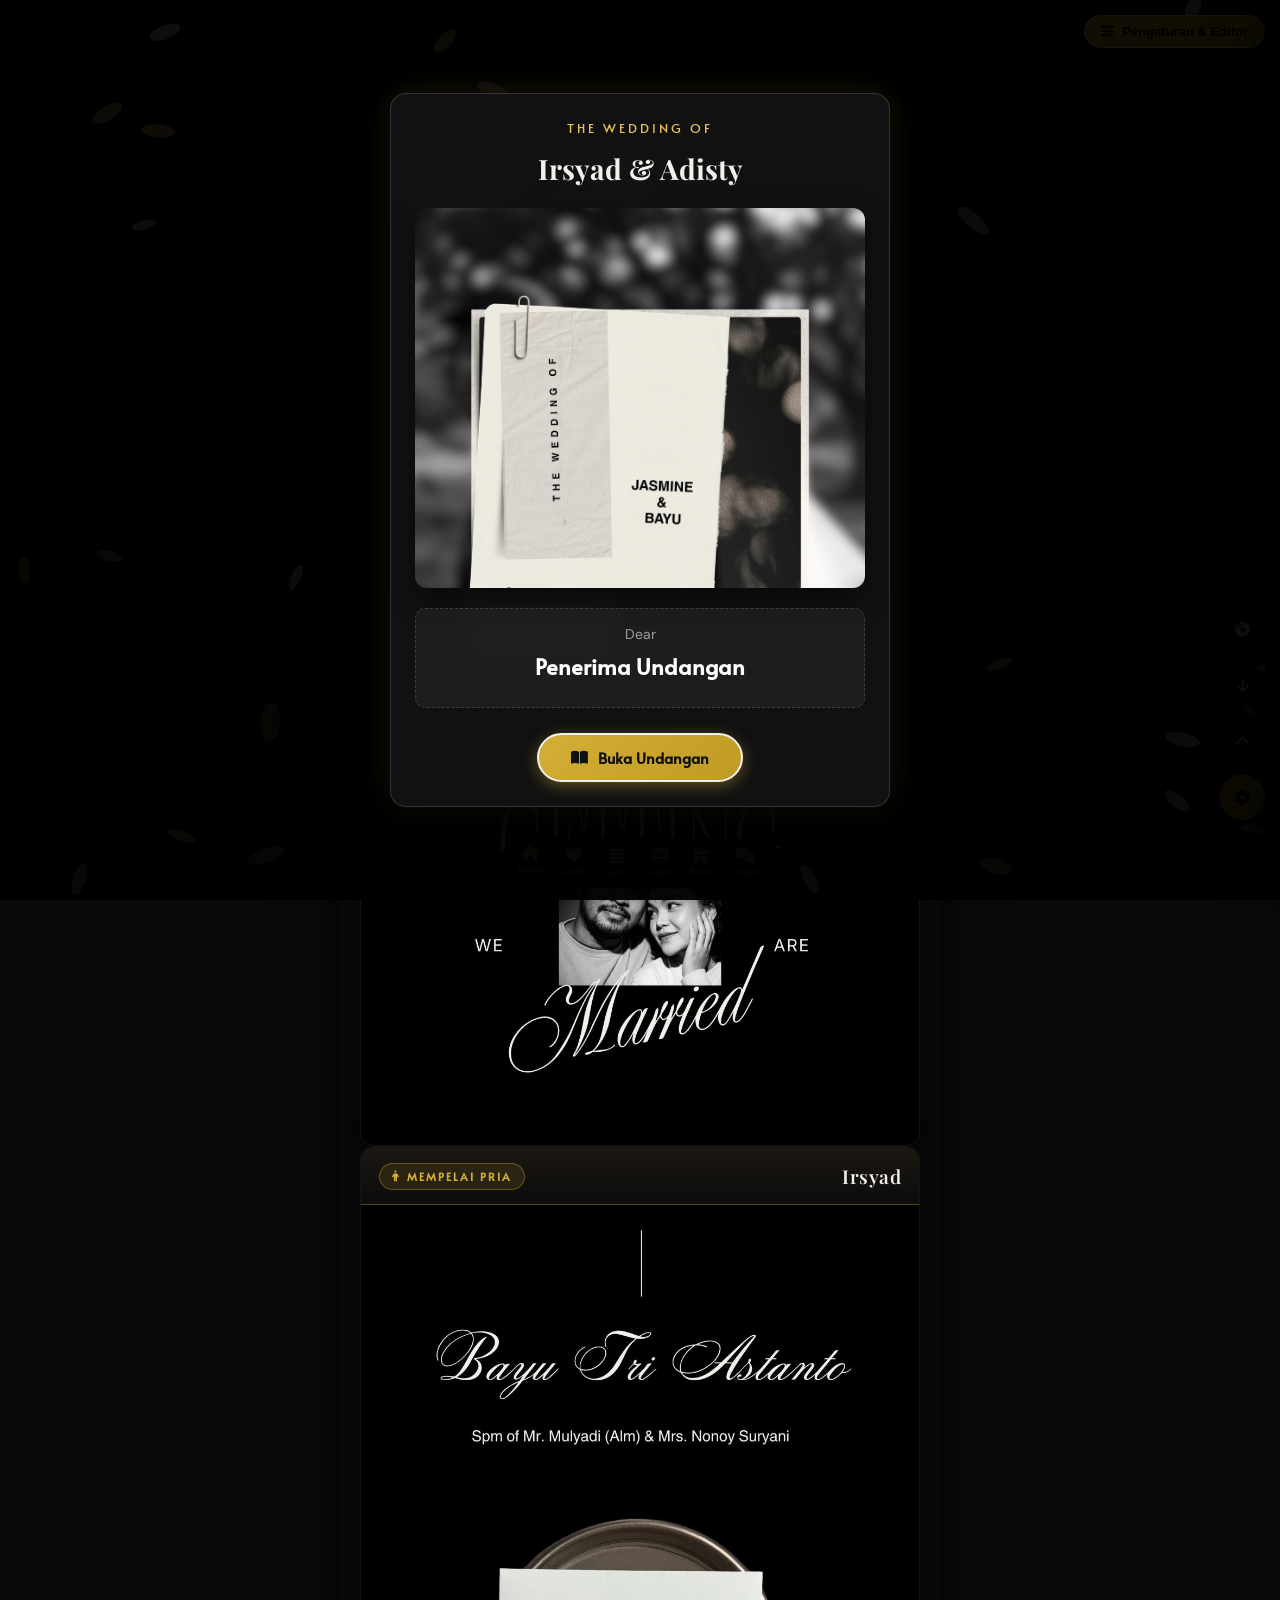
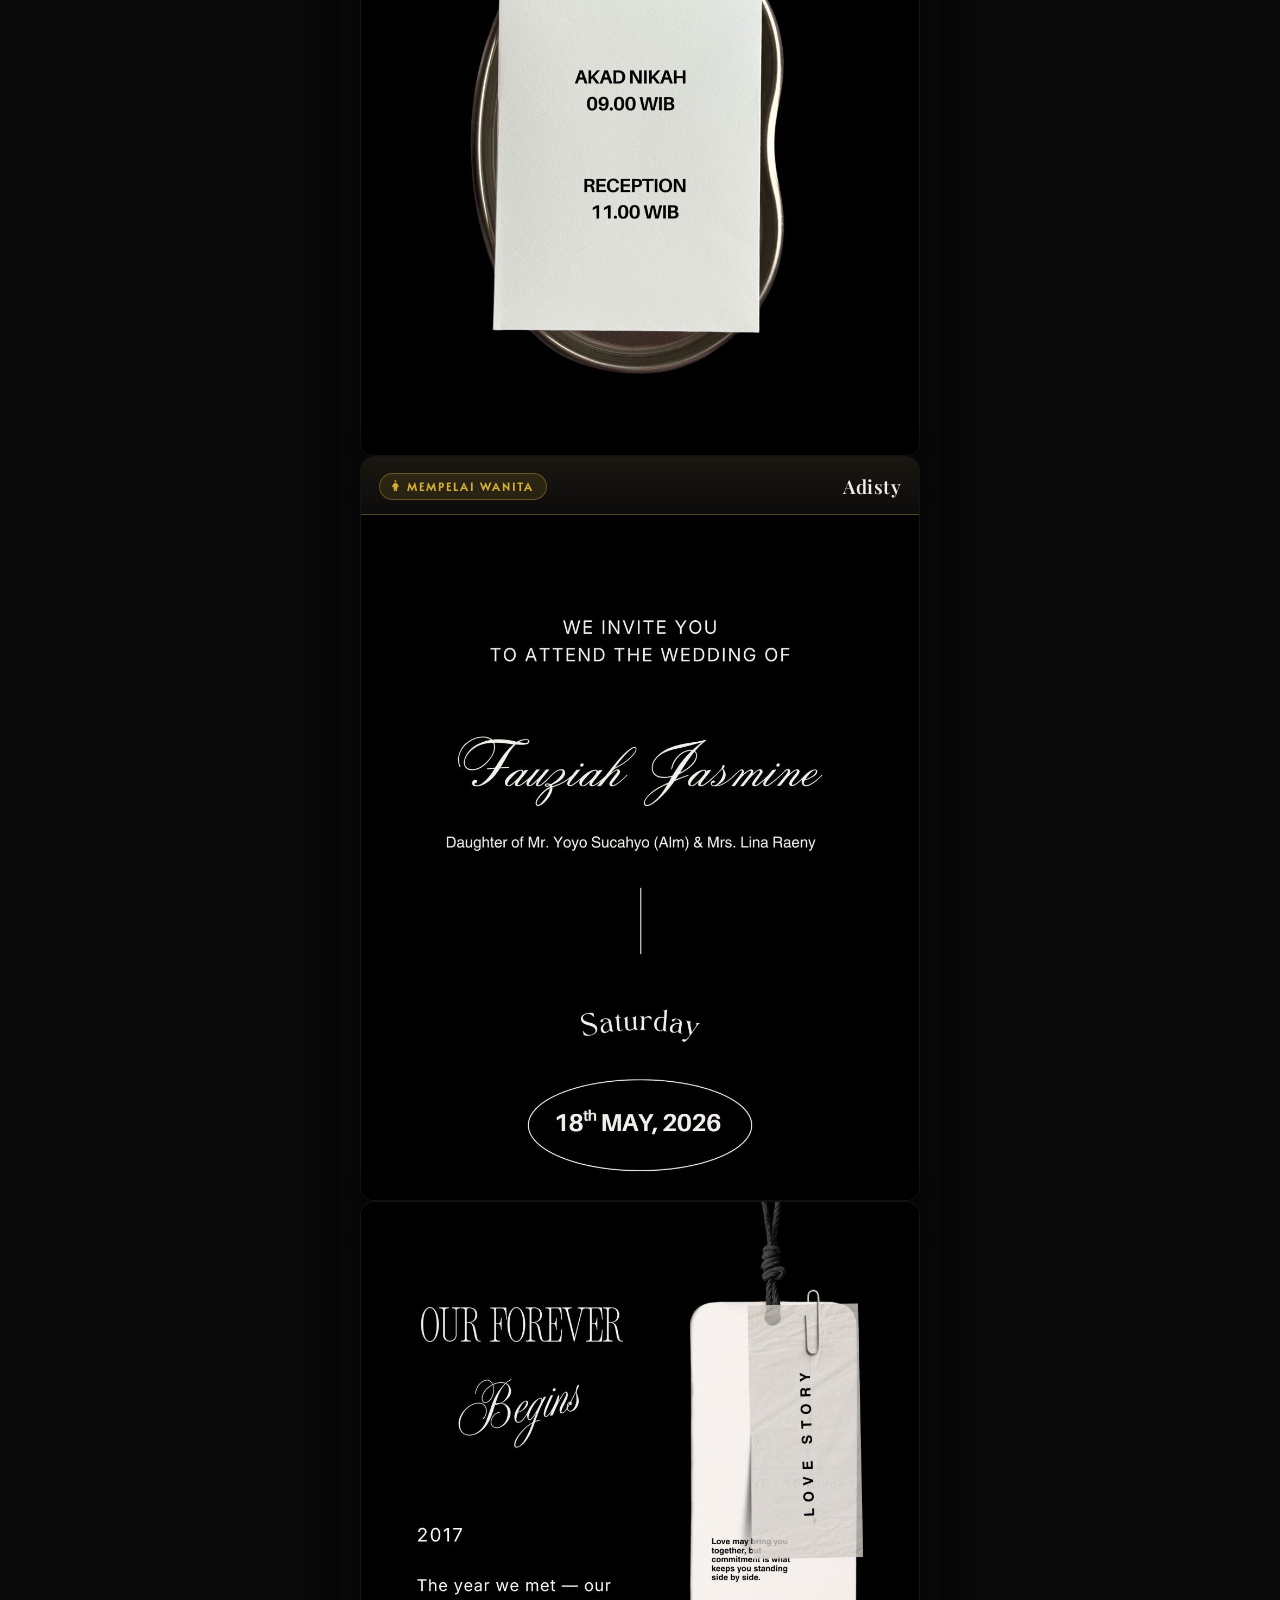
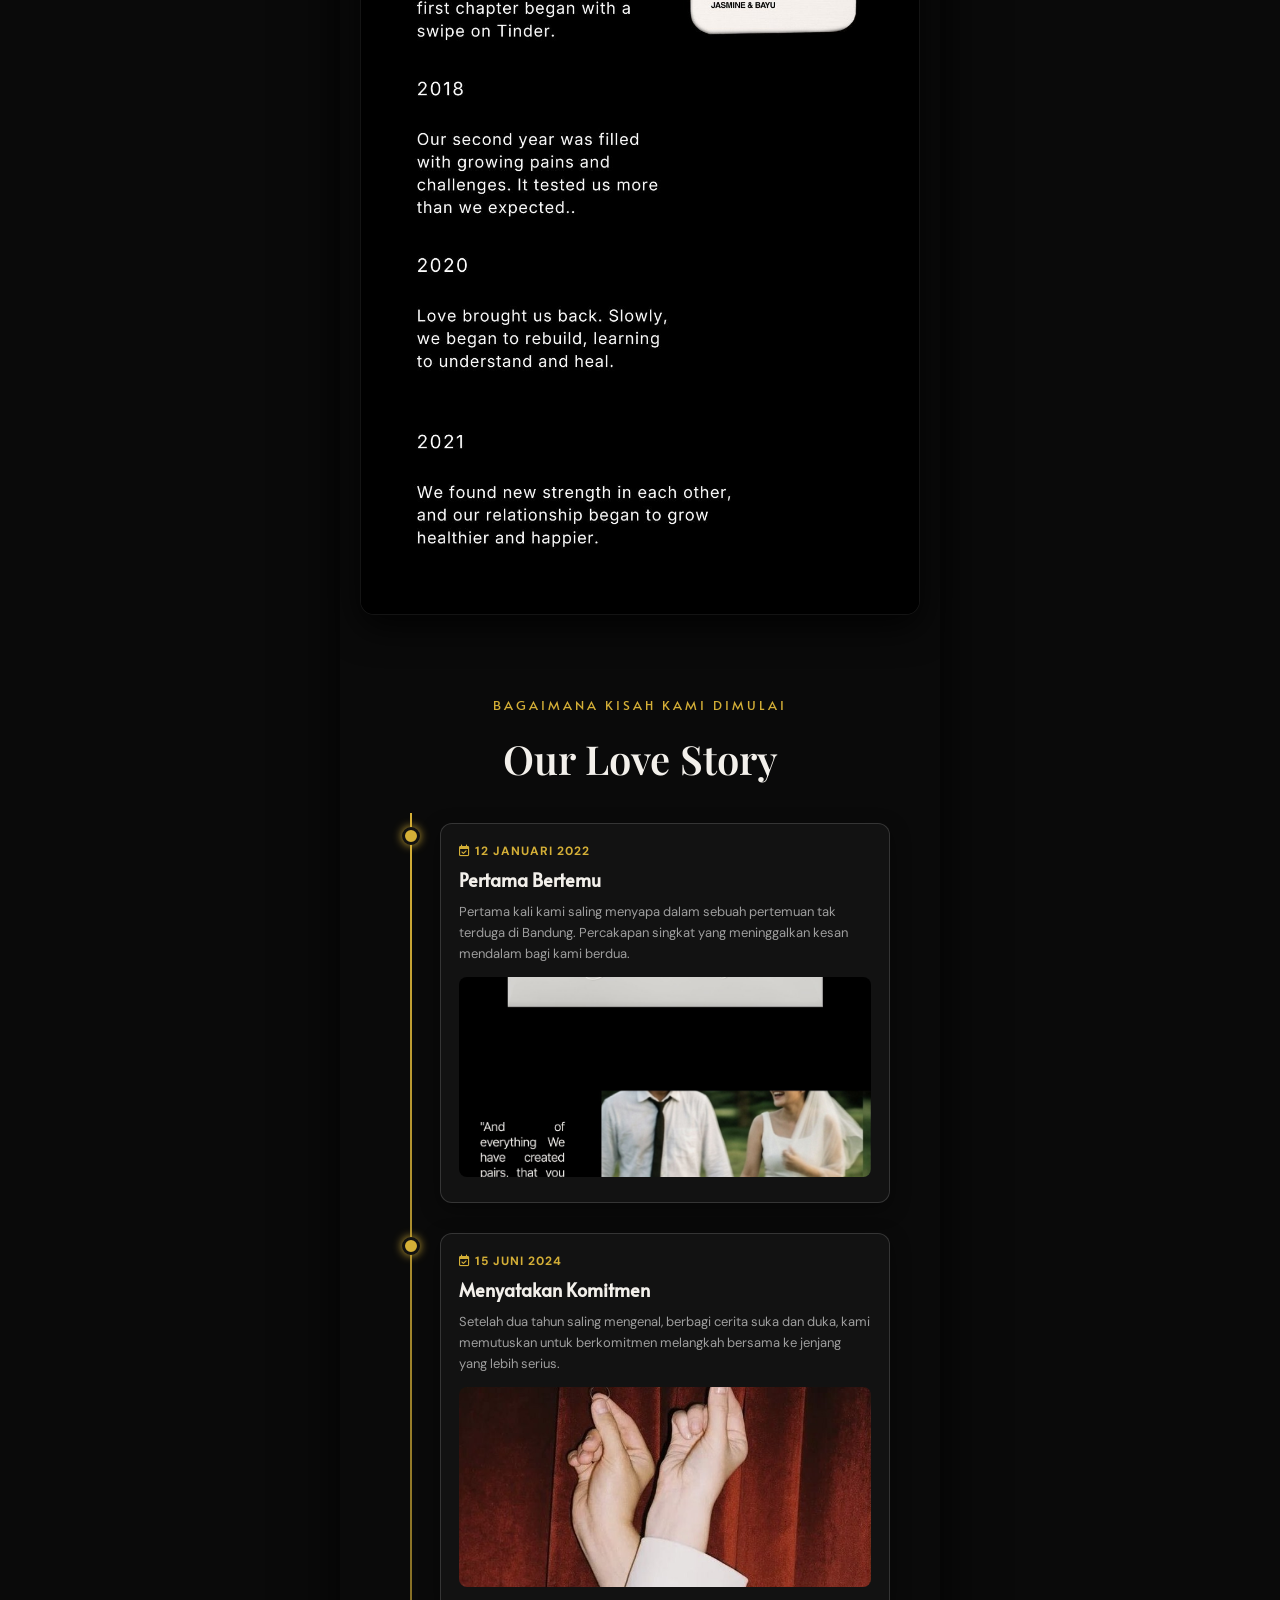
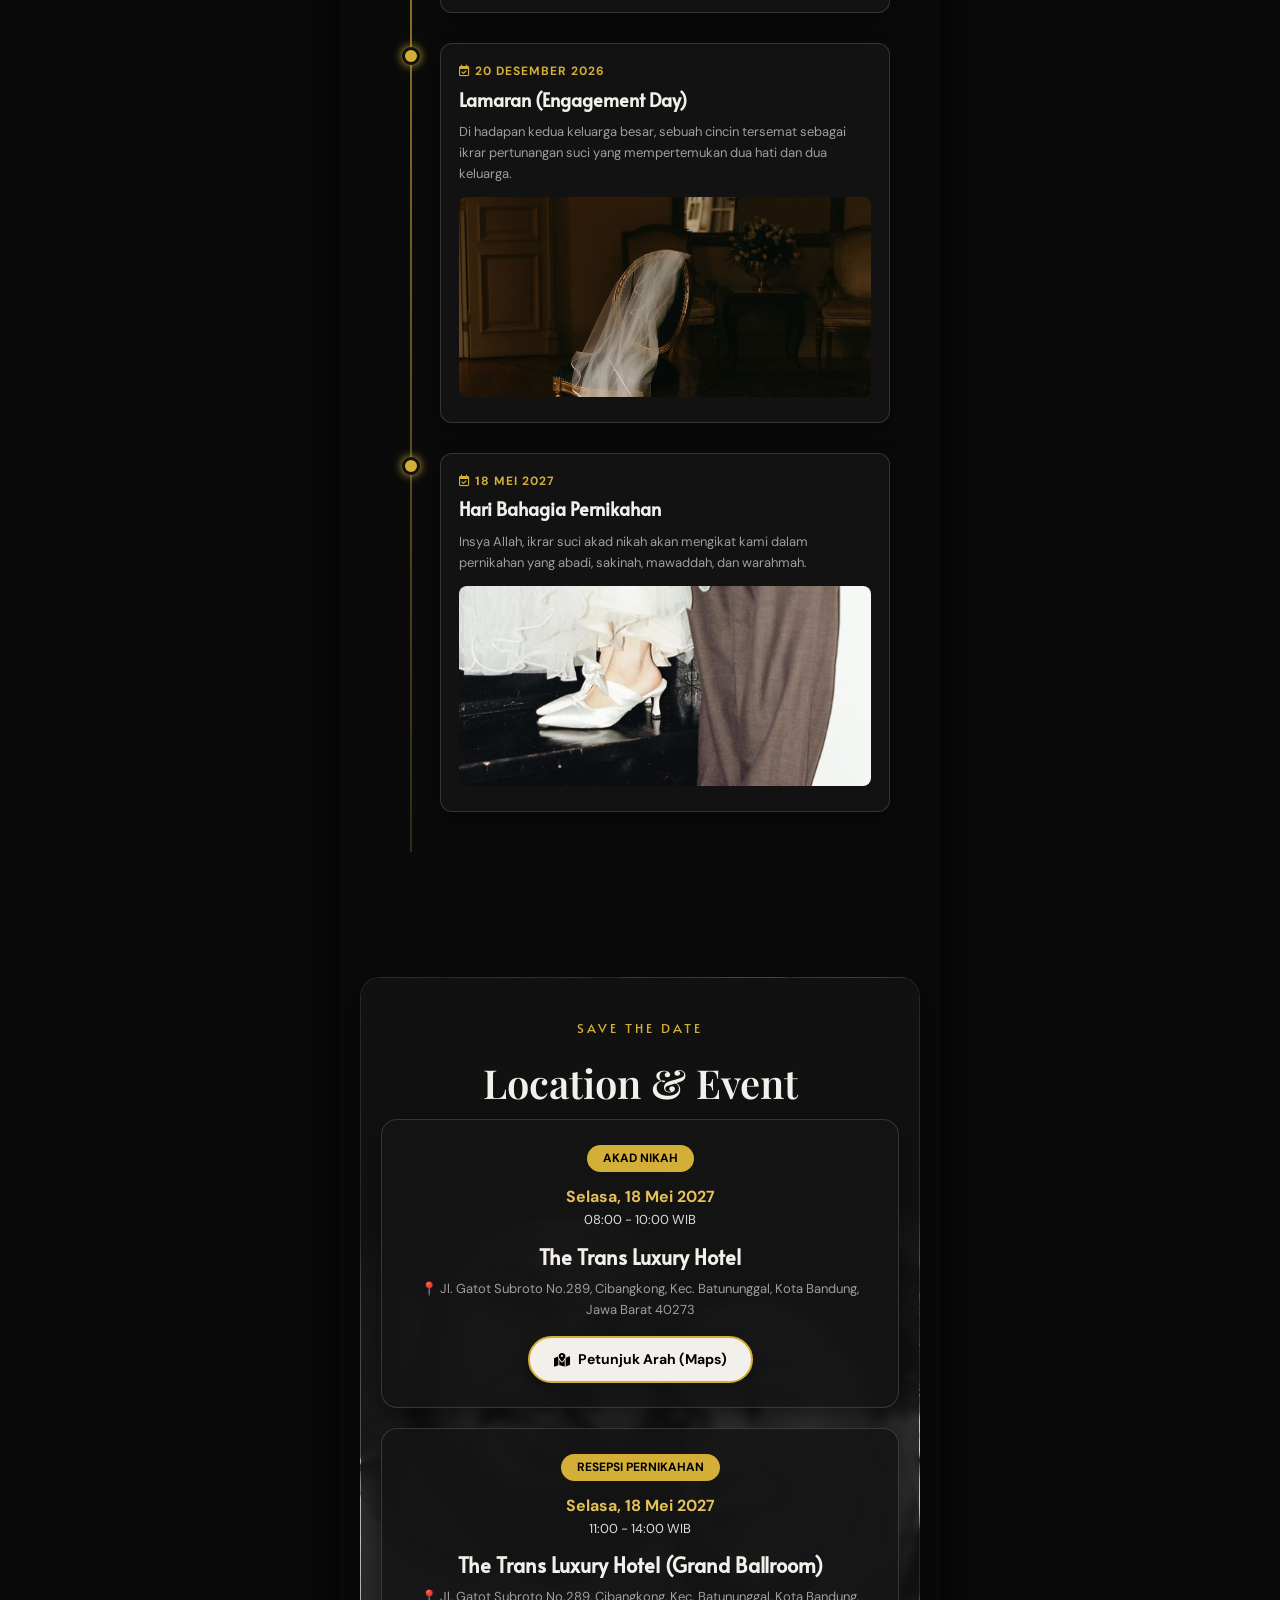
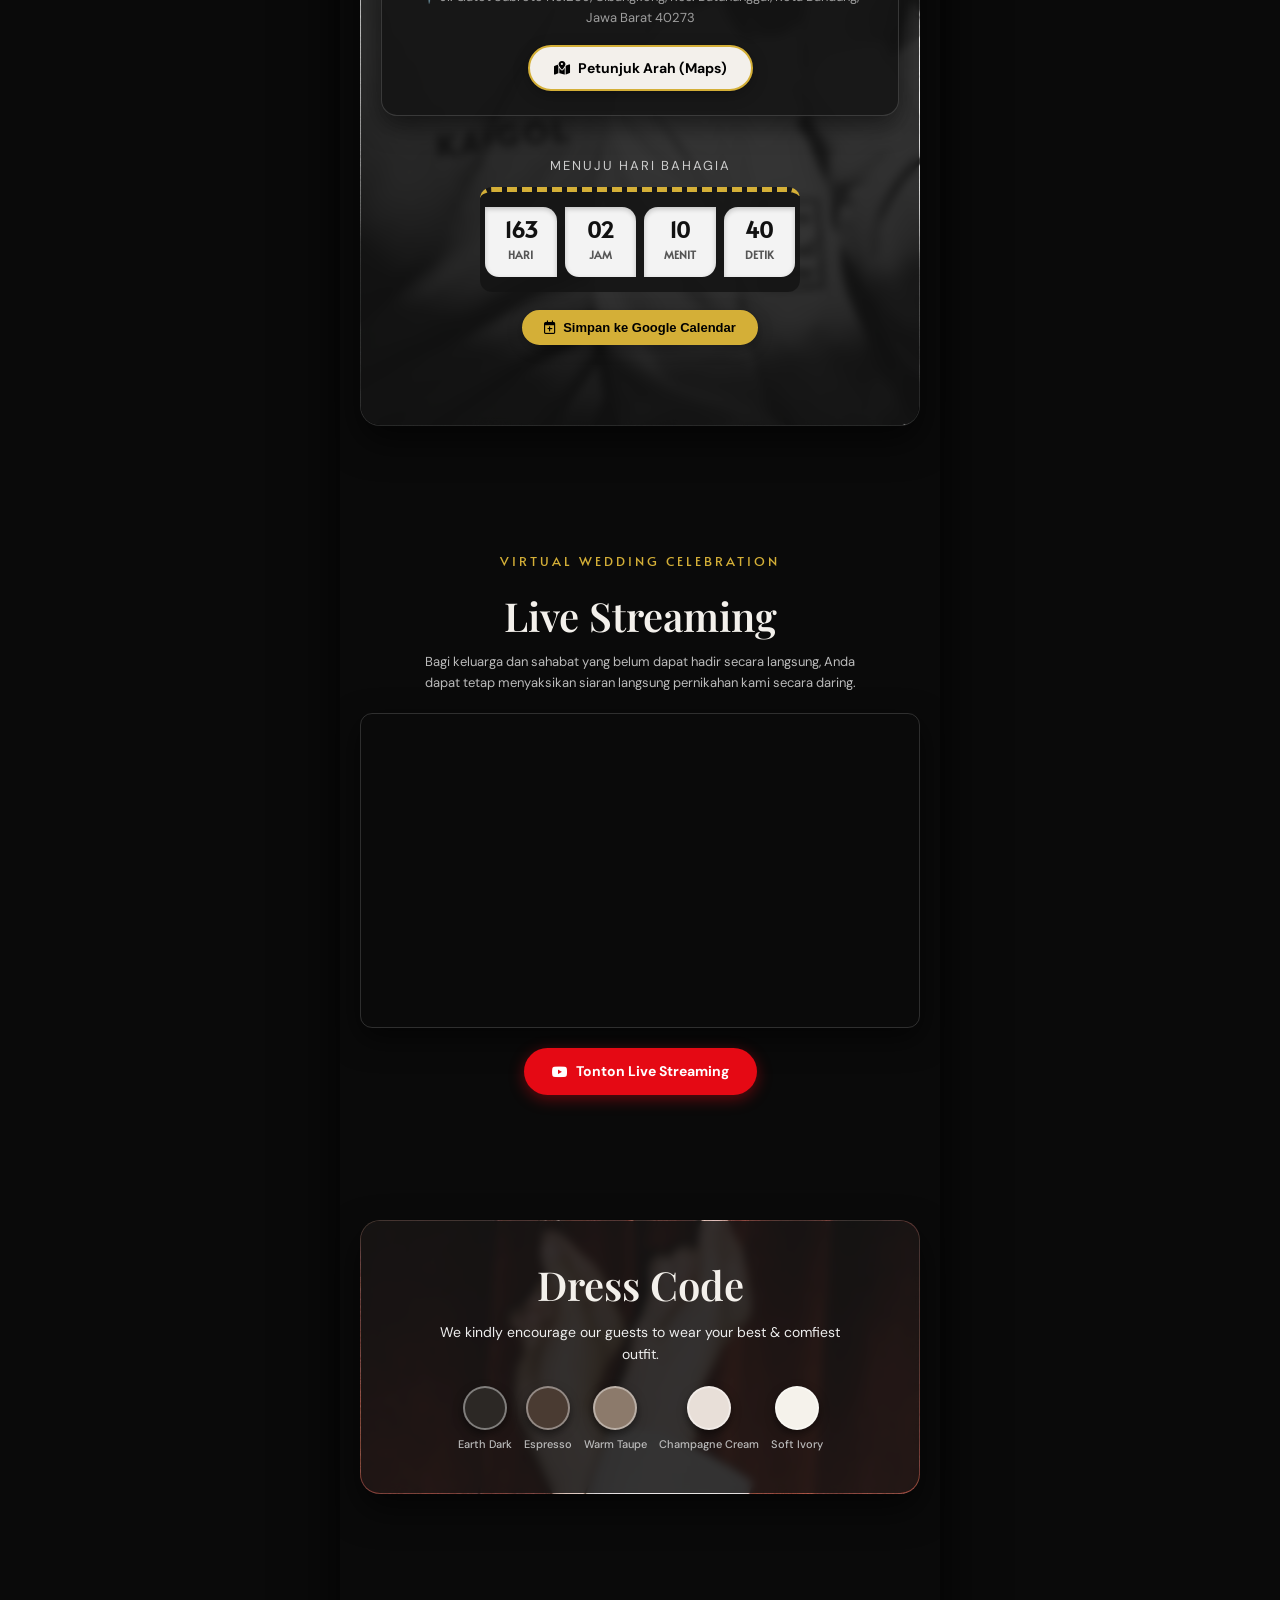
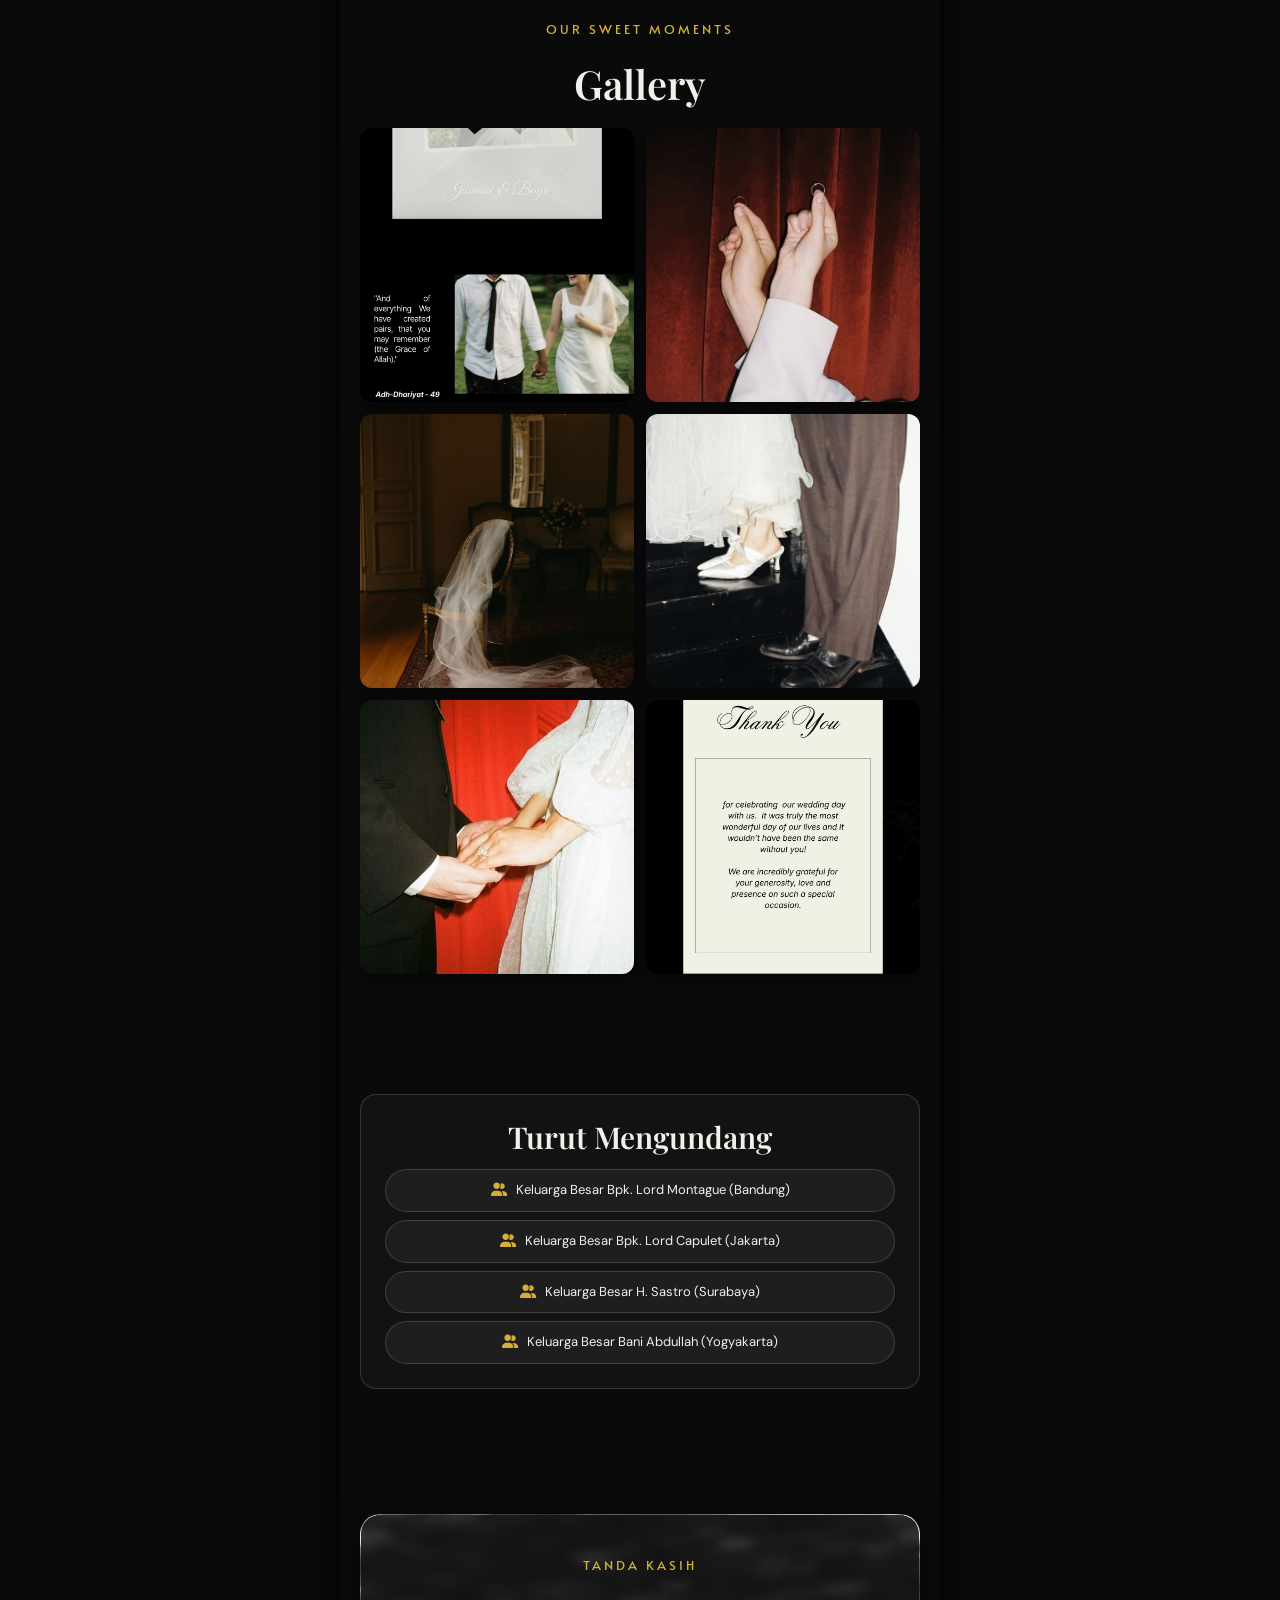
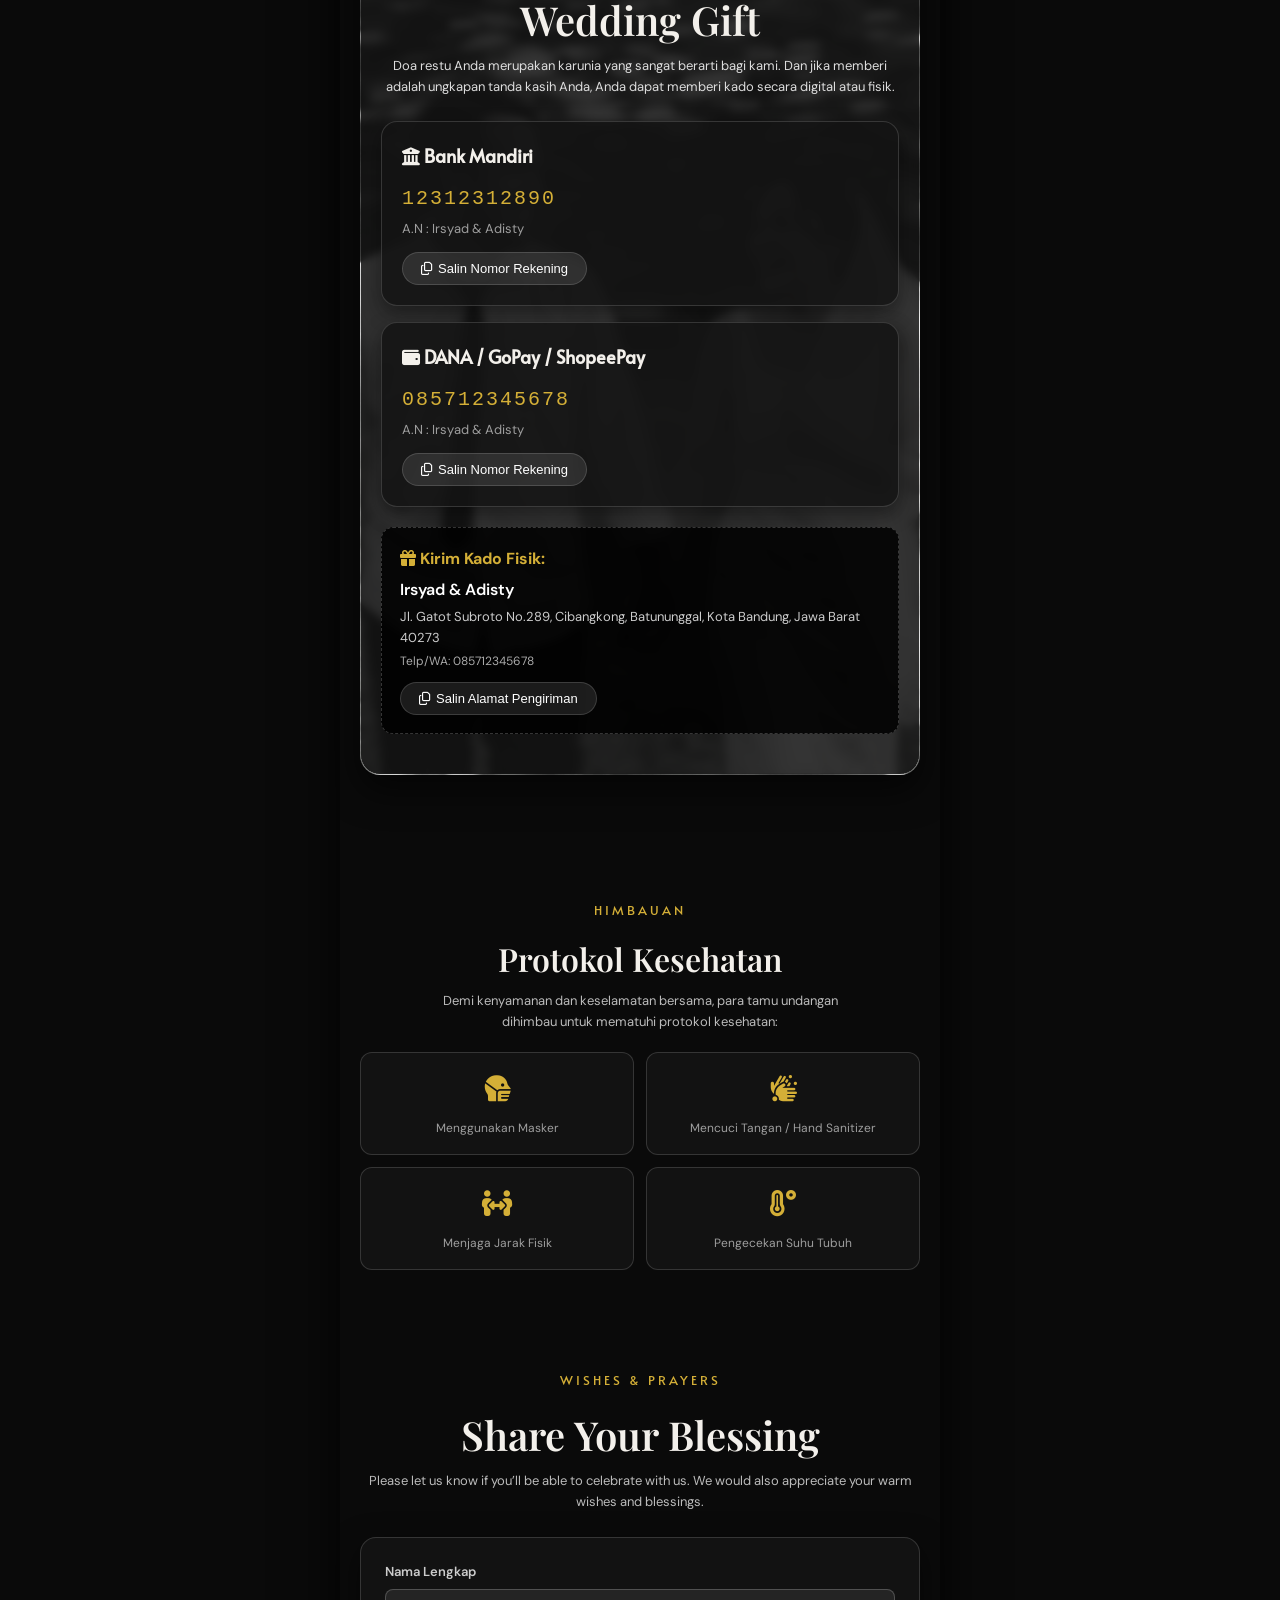
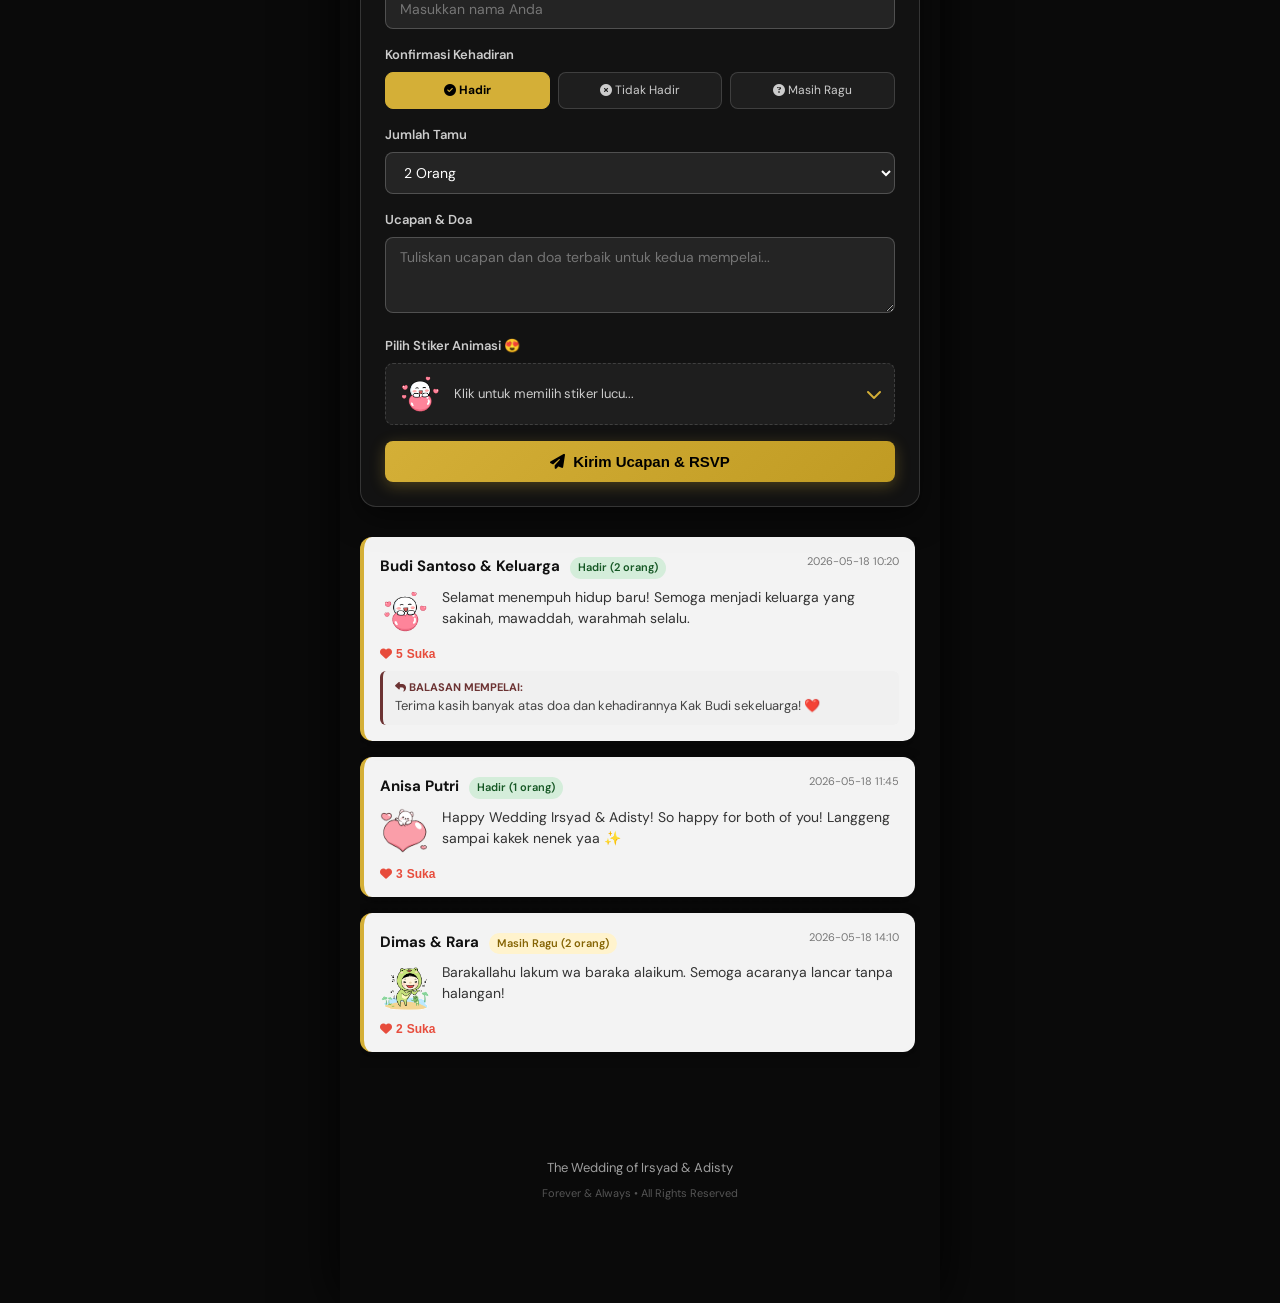
==== commit d9e2926b: "feat: Real-time multi-channel sync & data.json remote state for guest view - Implemented BroadcastCh" ====
--- a/index.html
+++ b/index.html
@@ -1265,18 +1265,24 @@
 
           <div class="admin-card">
             <div class="card-title-row">
-              <div class="card-title"><i class="fas fa-database"></i> Backup & Restore JSON</div>
+              <div class="card-title"><i class="fas fa-database"></i> Sinkronisasi & Backup Data</div>
             </div>
             <div style="display:flex; gap:8px; flex-wrap:wrap;">
-              <button type="button" class="admin-btn btn-primary btn-sm" id="btn-export-json">
-                <i class="fas fa-download"></i> Unduh JSON
+              <button type="button" class="admin-btn btn-primary btn-sm" id="btn-export-data-json" title="Unduh data.json">
+                <i class="fas fa-file-code"></i> Unduh data.json
+              </button>
+              <button type="button" class="admin-btn btn-secondary btn-sm" id="btn-copy-json" title="Salin JSON">
+                <i class="fas fa-copy"></i> Salin JSON
+              </button>
+              <button type="button" class="admin-btn btn-secondary btn-sm" id="btn-export-json">
+                <i class="fas fa-download"></i> Backup JSON
               </button>
               <label class="admin-btn btn-secondary btn-sm" style="cursor:pointer; margin-bottom:0;">
                 <i class="fas fa-upload"></i> Pulihkan JSON
                 <input type="file" id="file-import-json" accept=".json" style="display:none;">
               </label>
               <button type="button" class="admin-btn btn-danger btn-sm" id="btn-reset-default">
-                <i class="fas fa-history"></i> Reset Default
+                <i class="fas fa-history"></i> Reset
               </button>
             </div>
           </div>
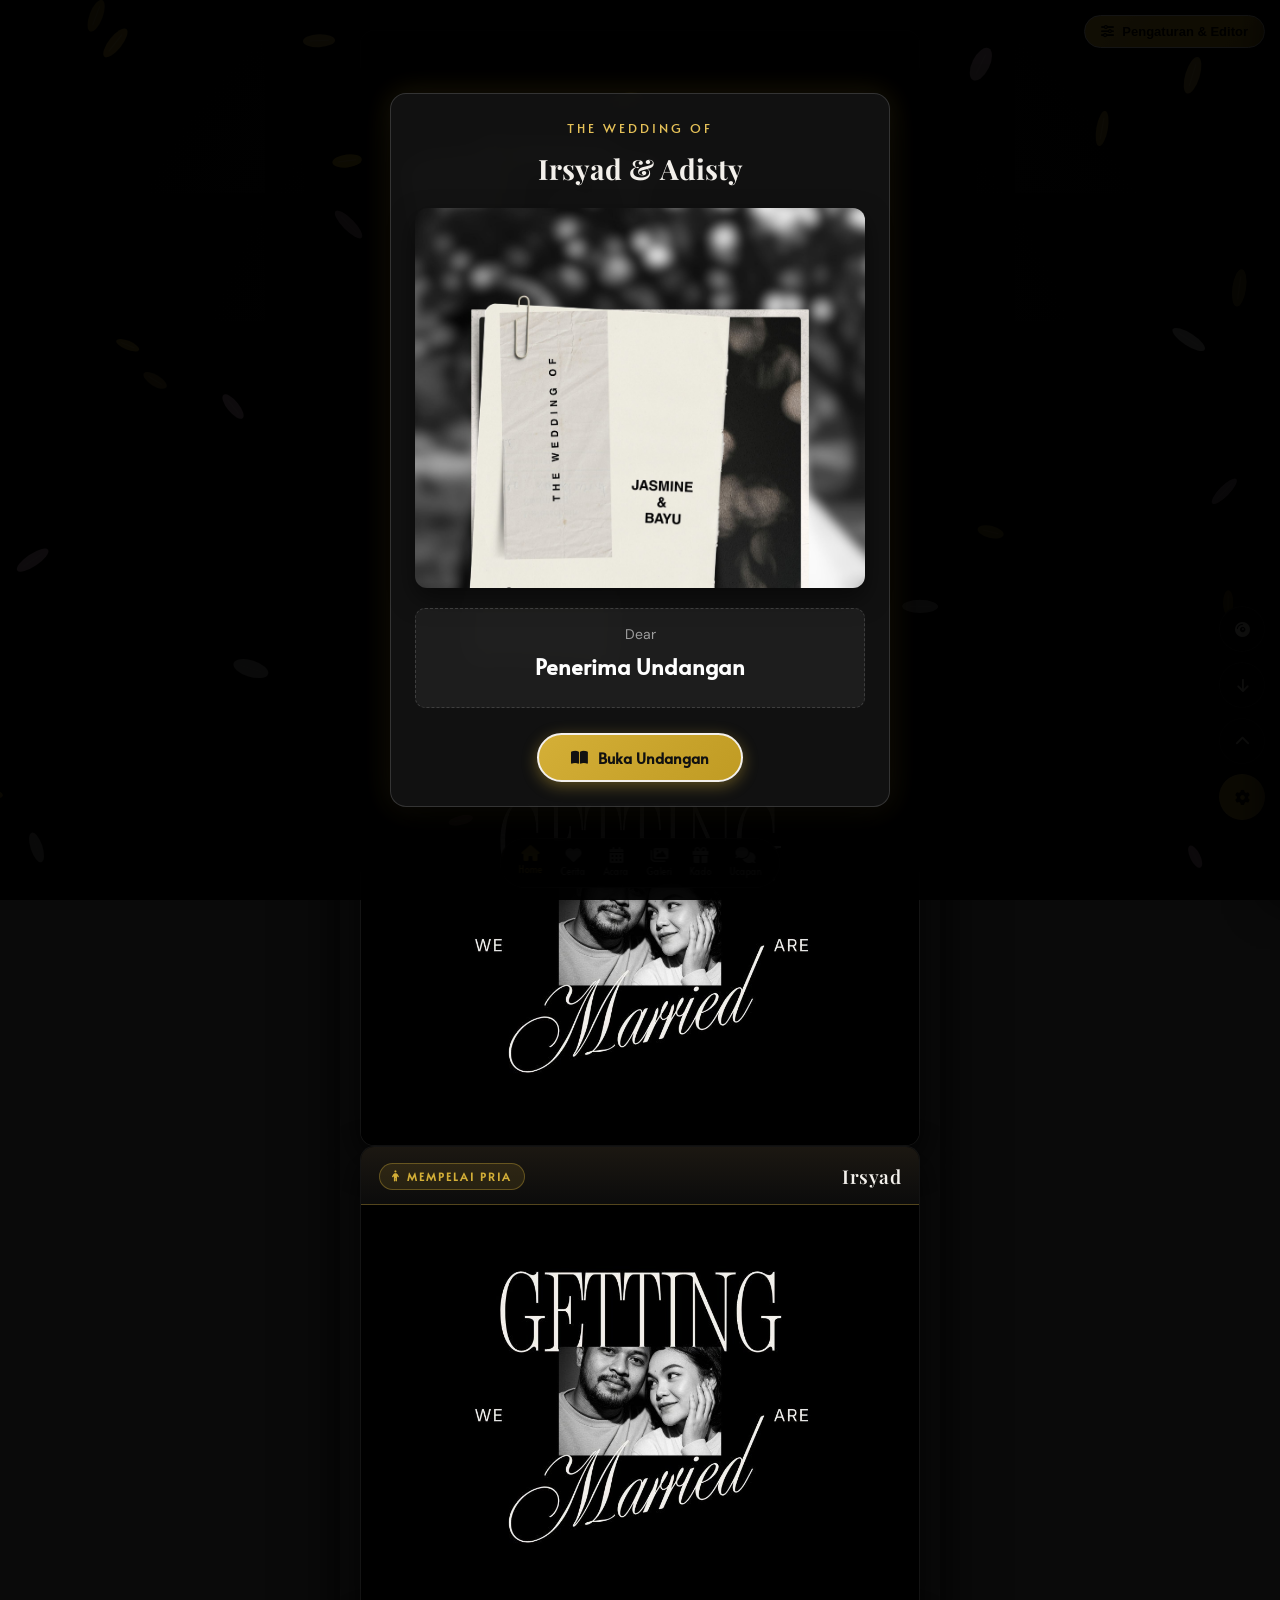
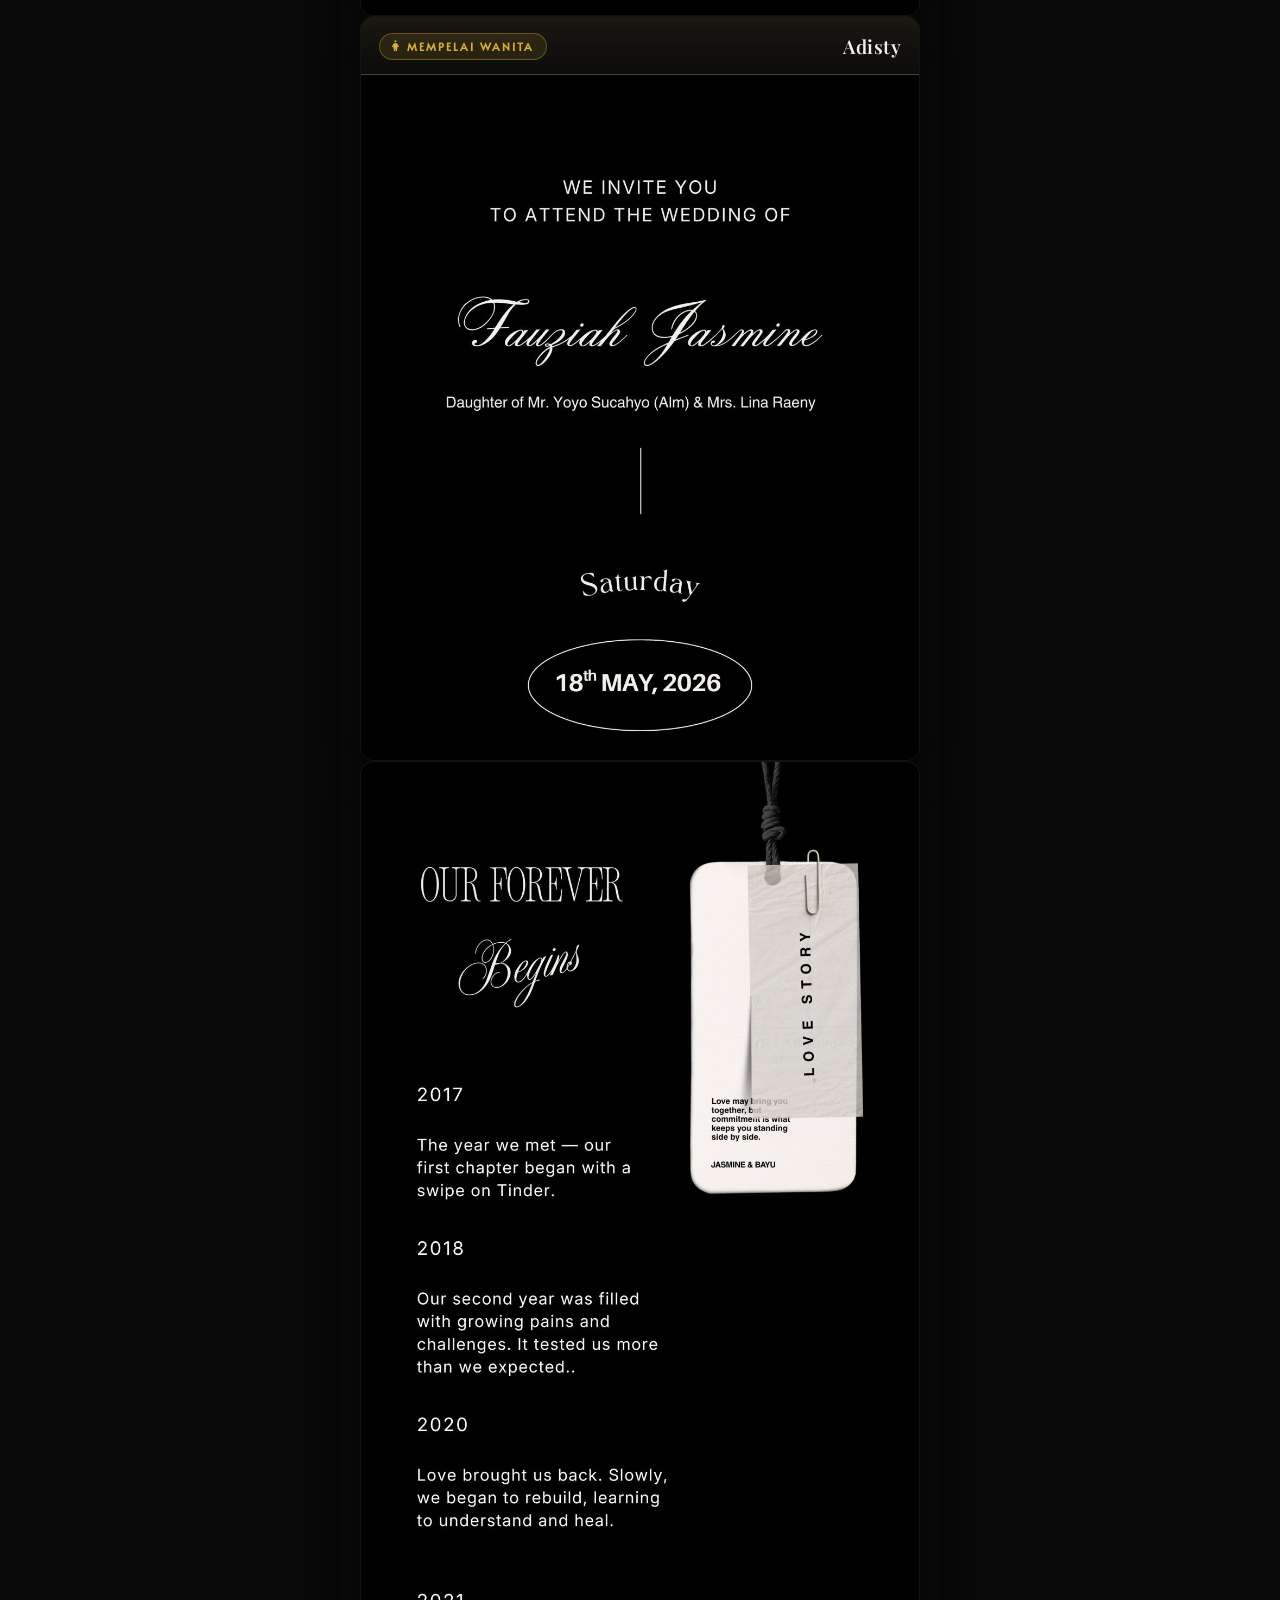
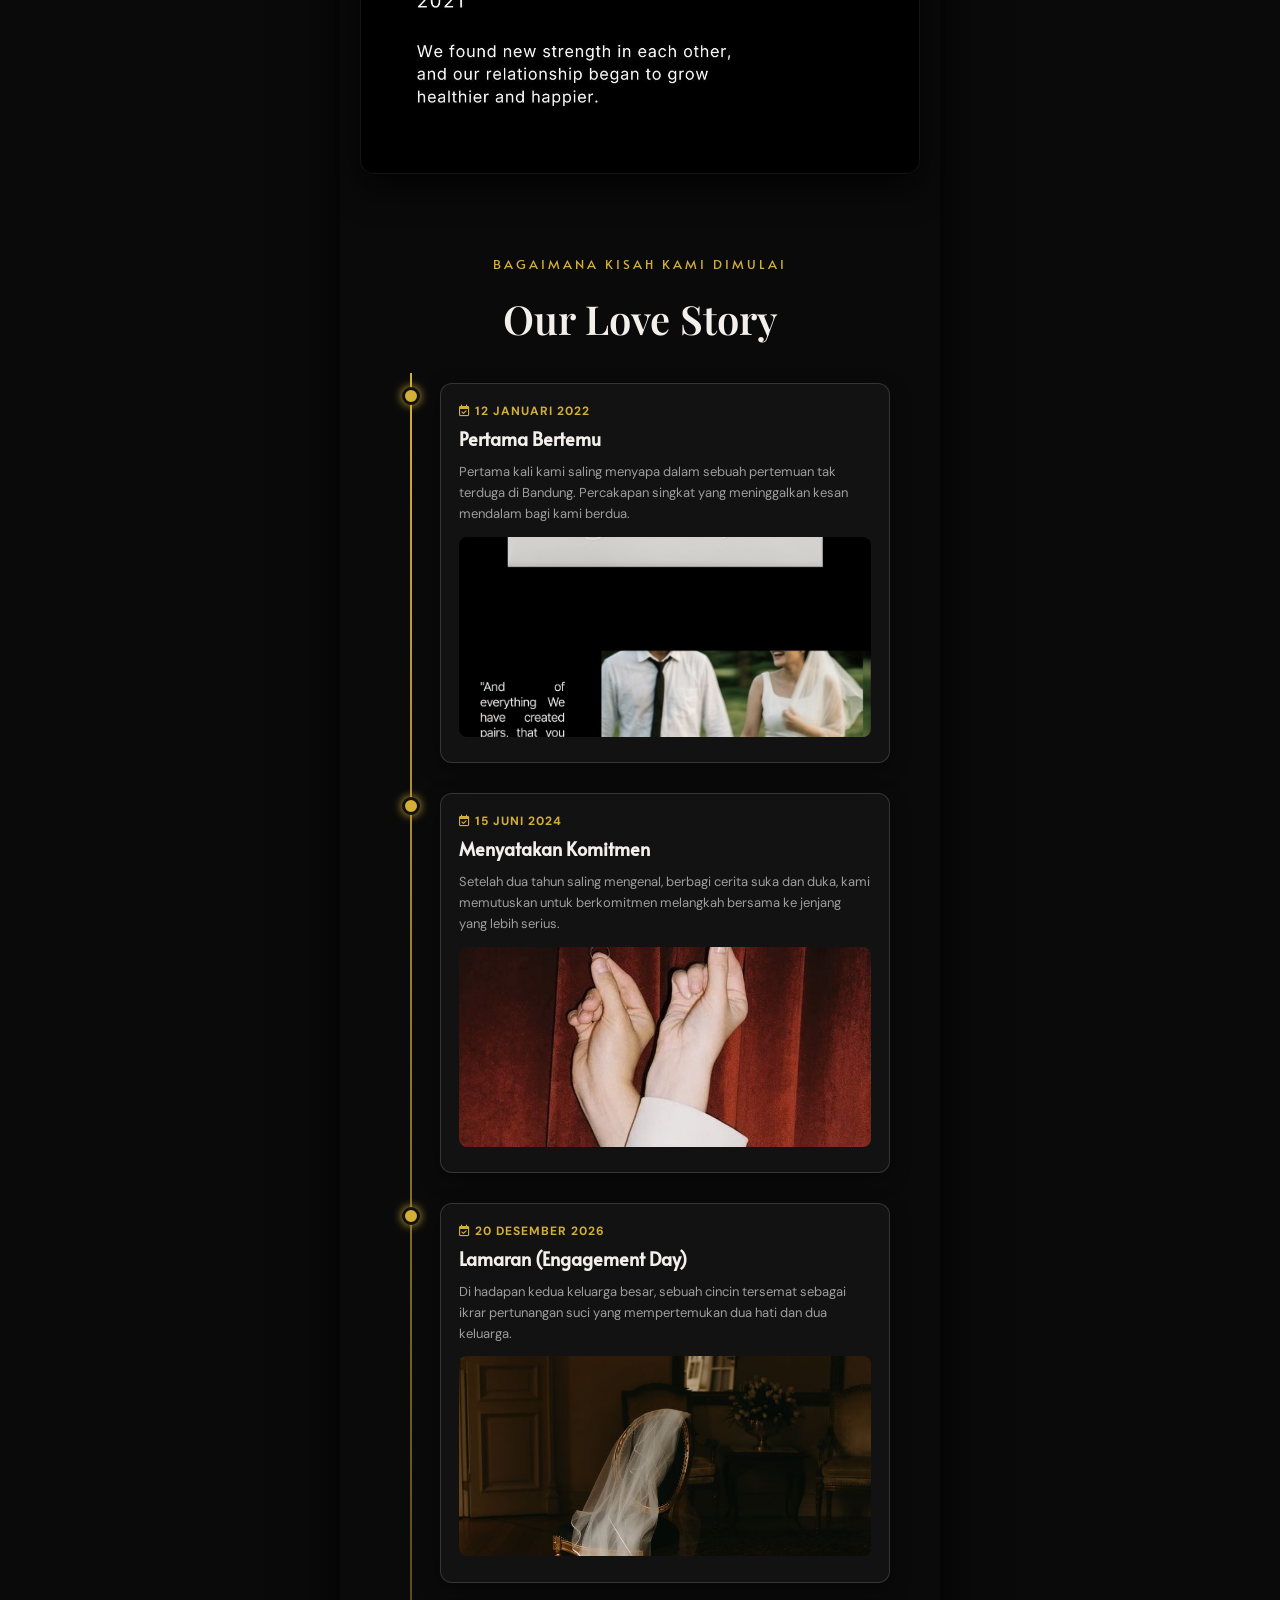
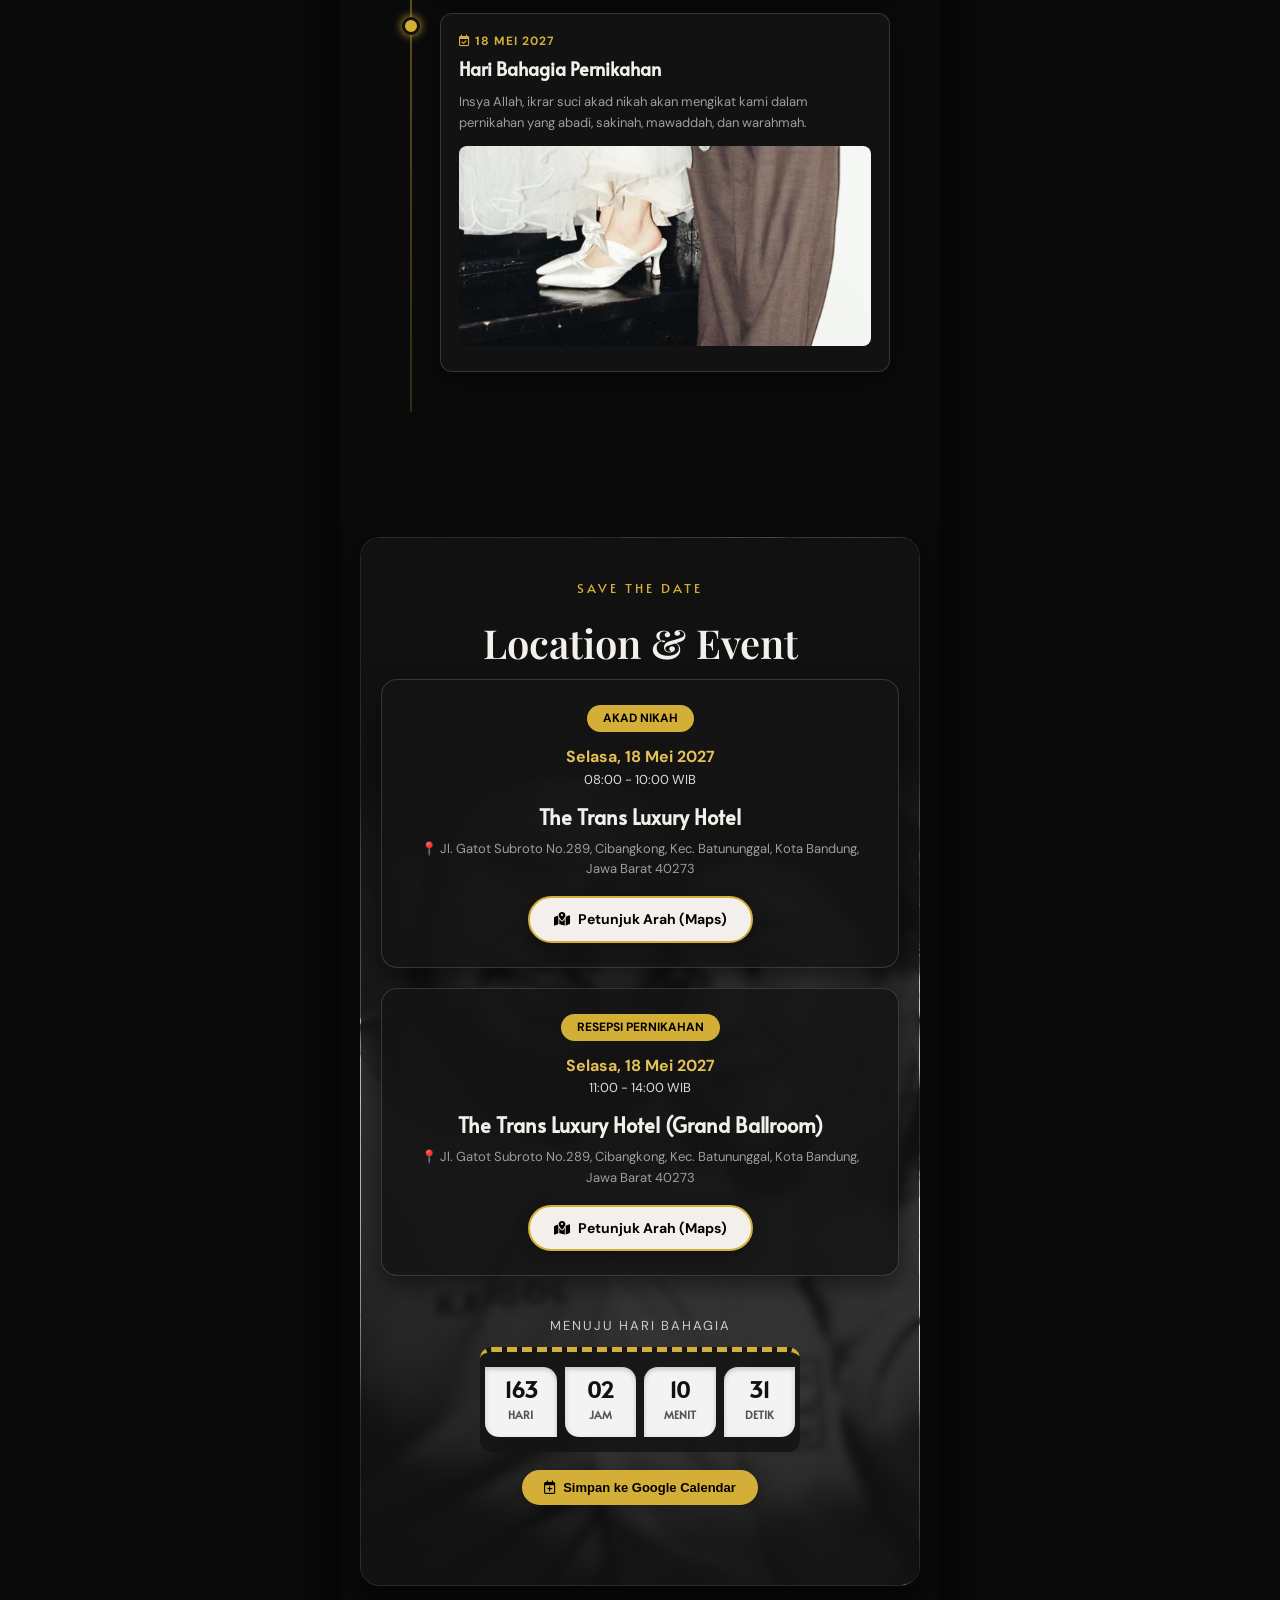
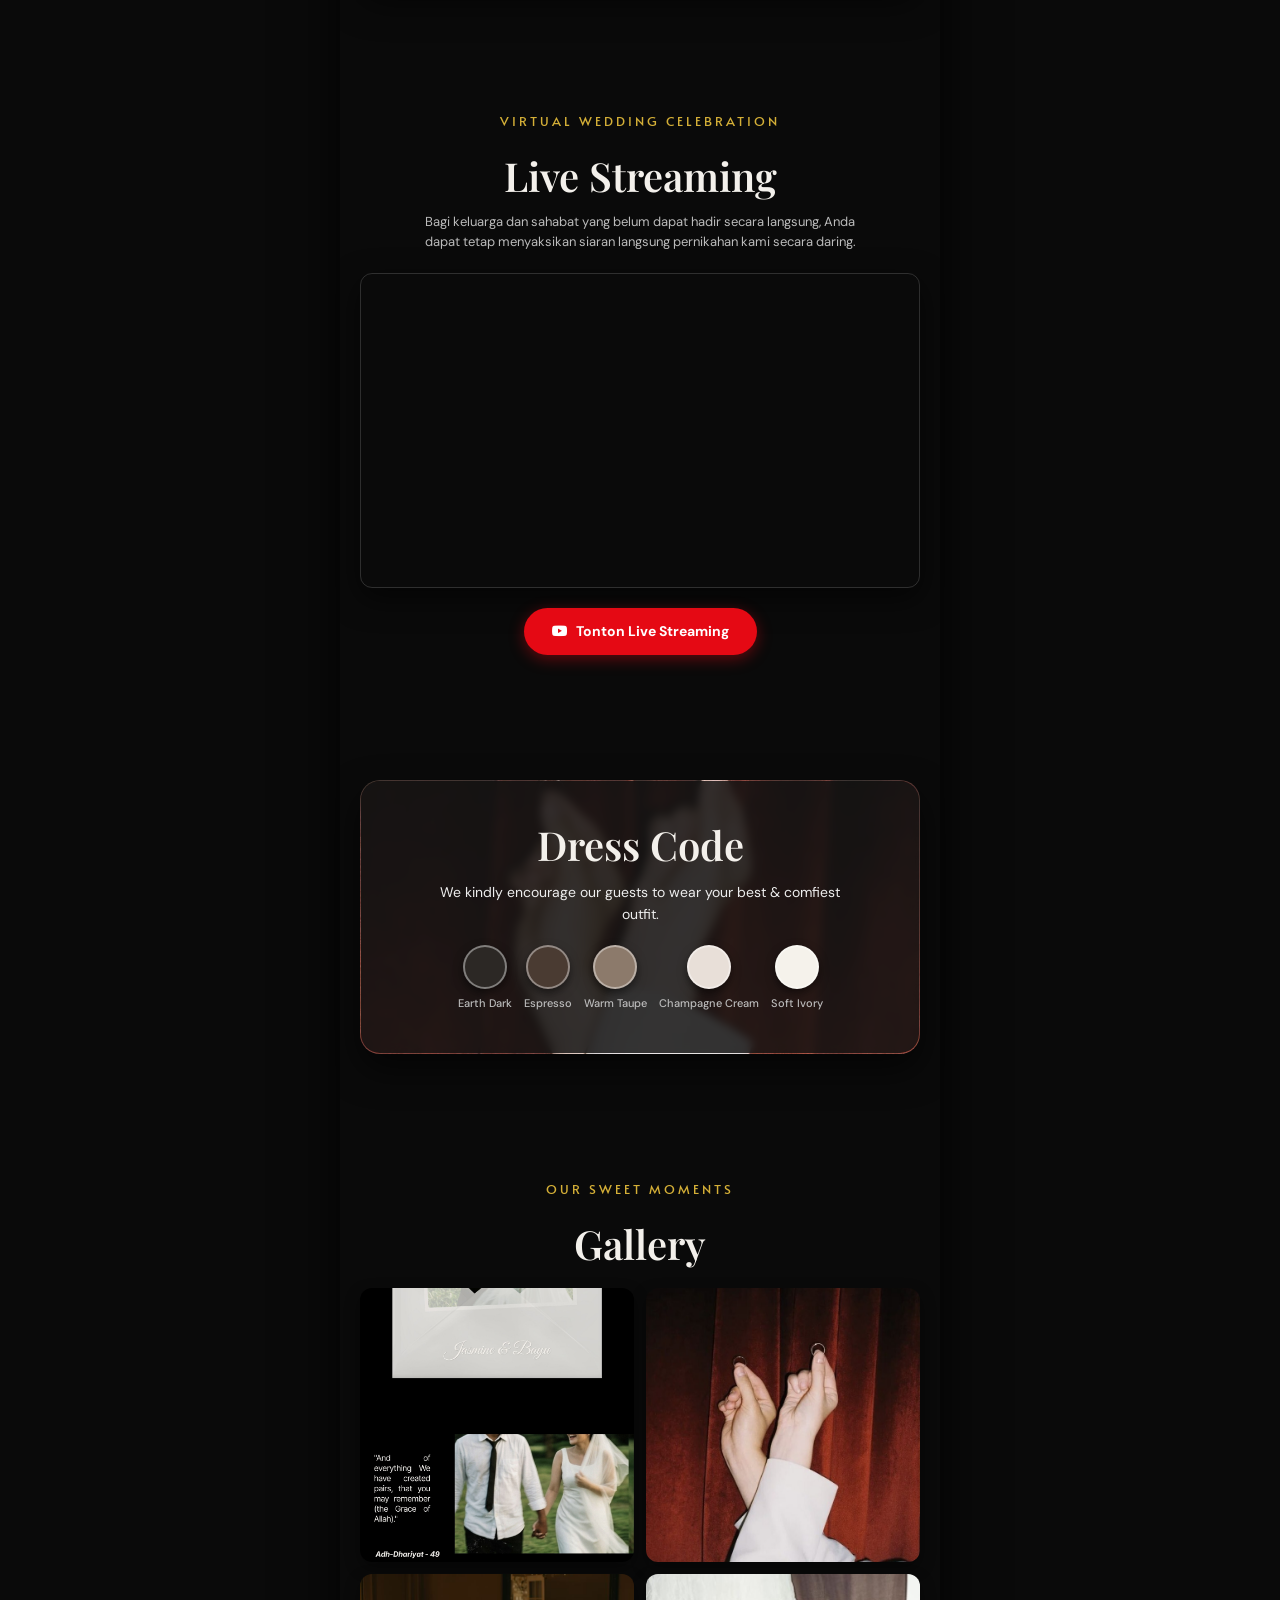
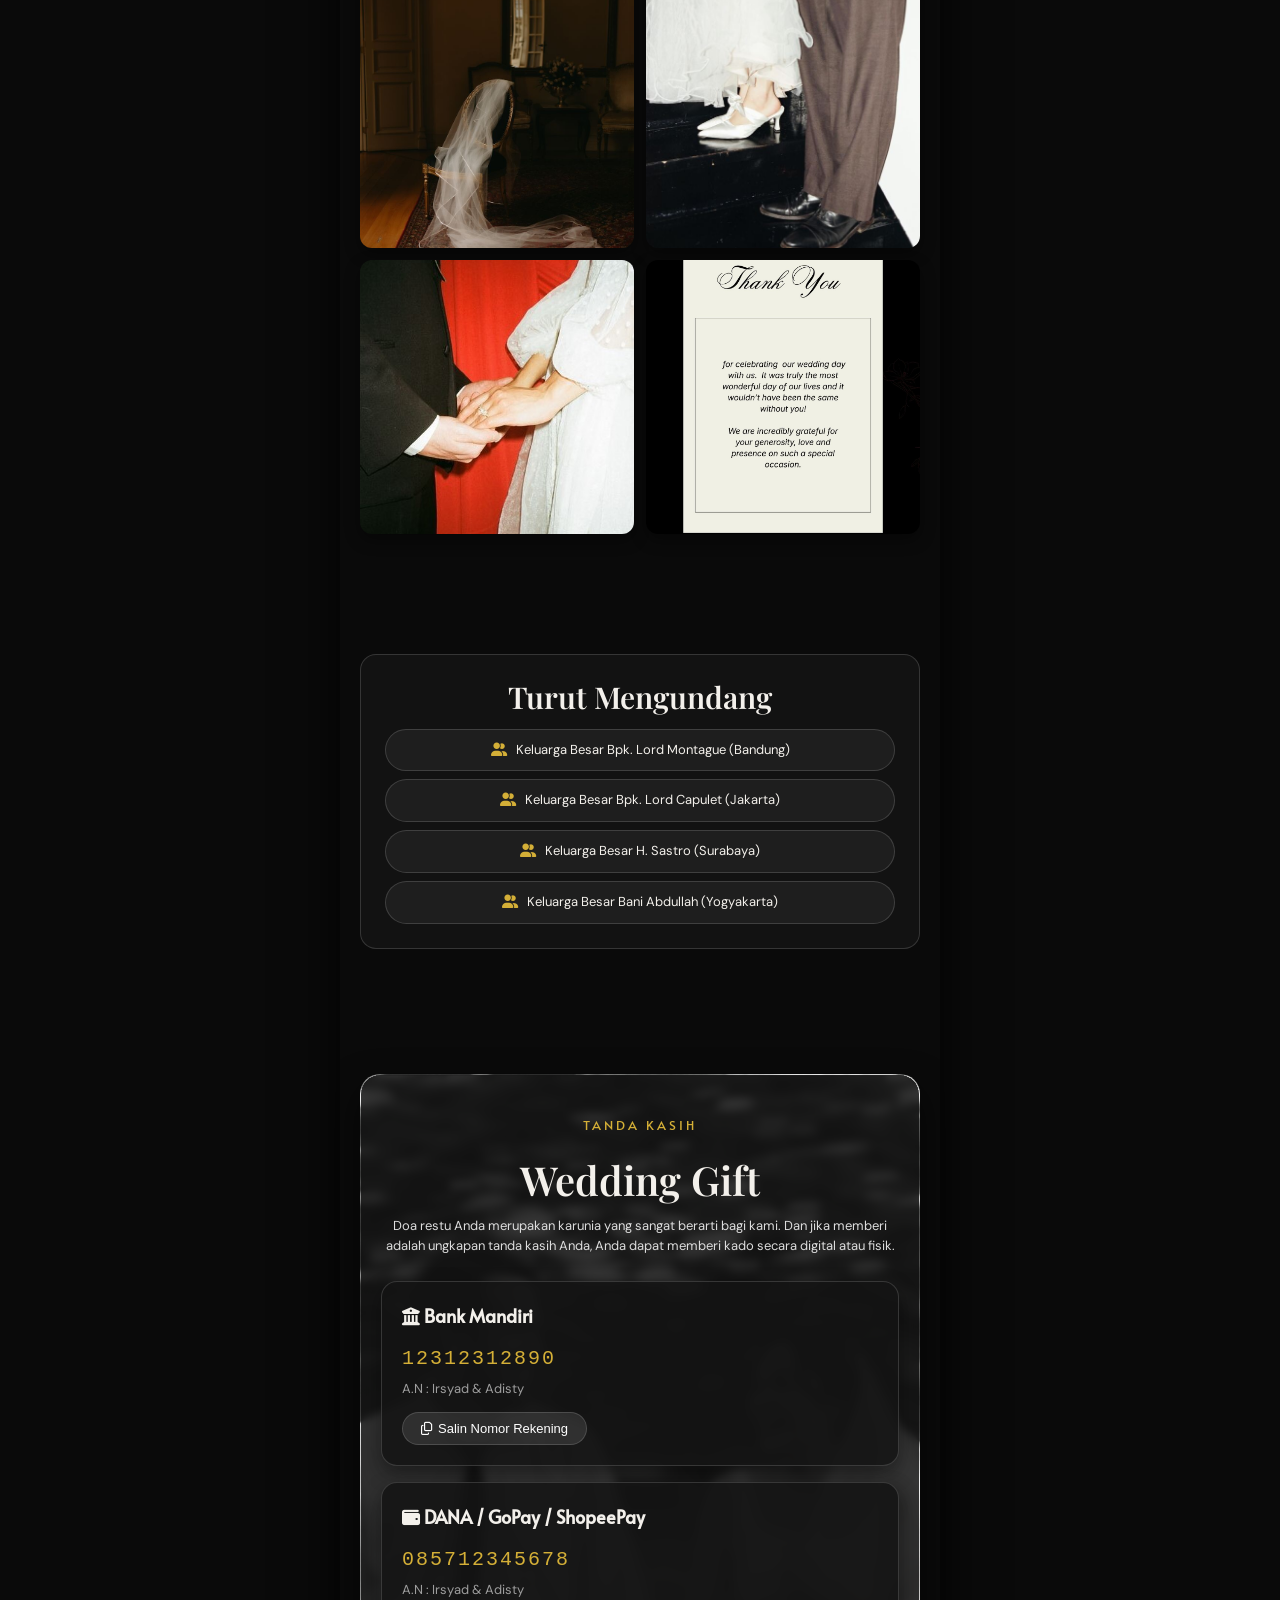
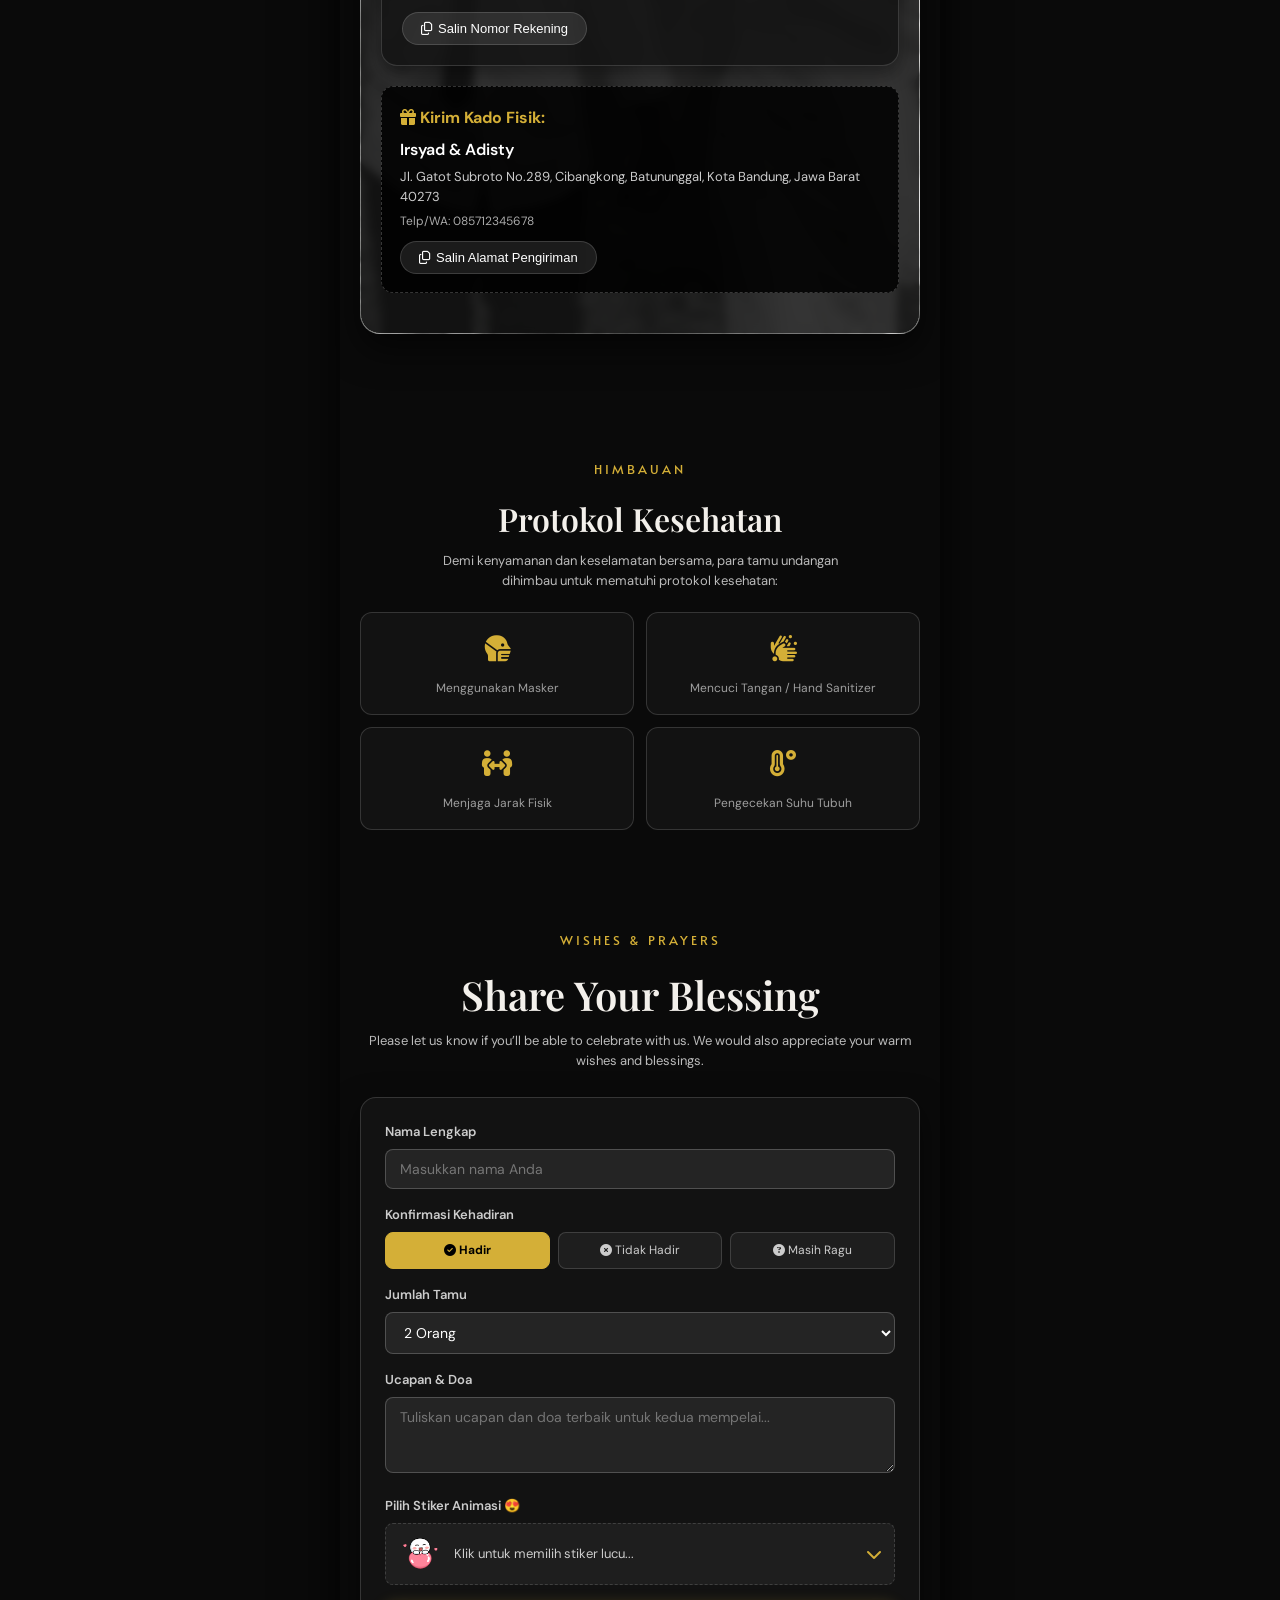
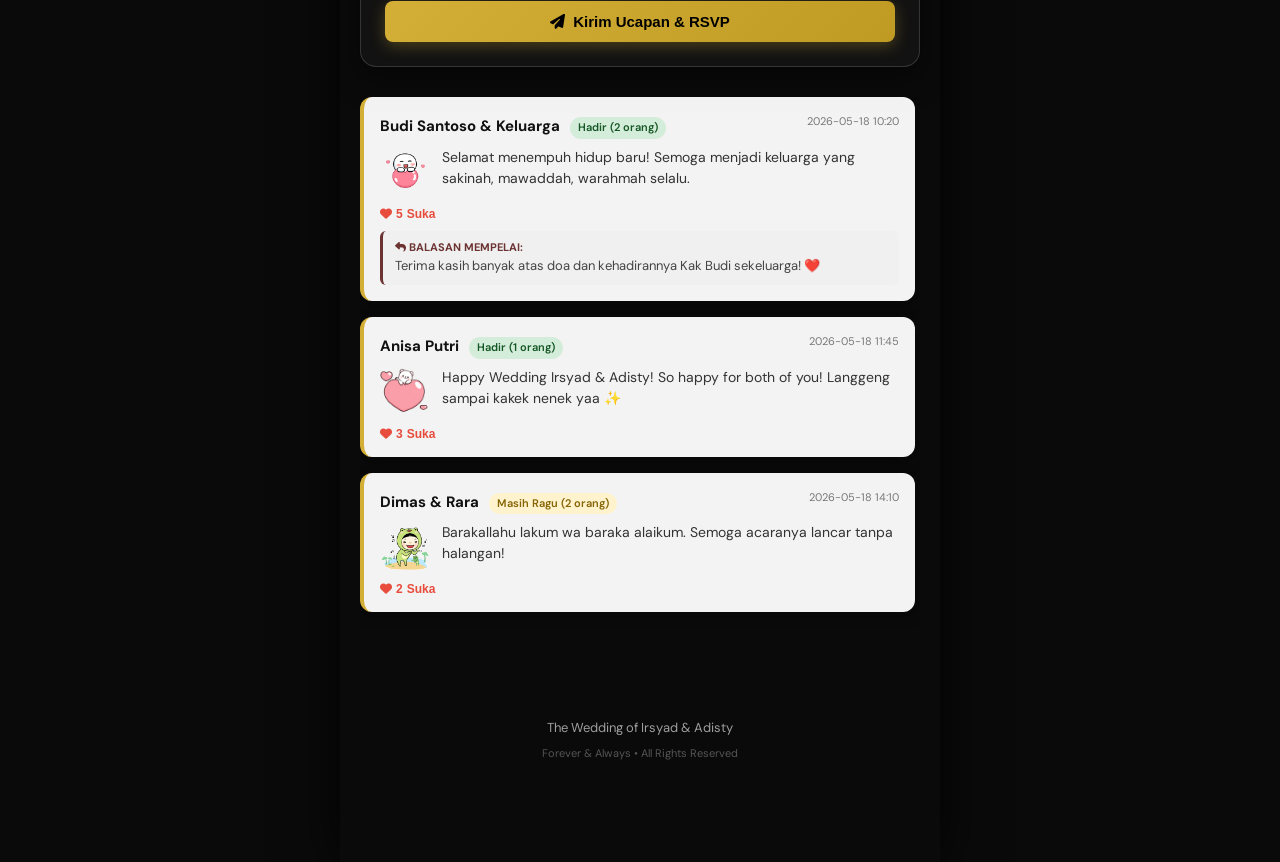
==== commit ead7705b: "fix(persistence): Ensure saved admin changes permanently persist on page refresh - Fixed DataStore.g" ====
--- a/index.html
+++ b/index.html
@@ -92,7 +92,7 @@
           <span class="role-badge"><i class="fas fa-male"></i> MEMPELAI PRIA</span>
           <h3 class="role-name" id="groom-header-name">Irsyad</h3>
         </div>
-        <img src="assets/images/hero-couple-3.jpg" alt="Mempelai Pria (The Groom)" id="hero-c3">
+        <img src="assets/images/hero-couple-1.jpg" alt="Mempelai Pria (The Groom)" id="hero-c3">
       </div>
 
       <!-- Card 4: Mempelai Wanita (The Bride) -->
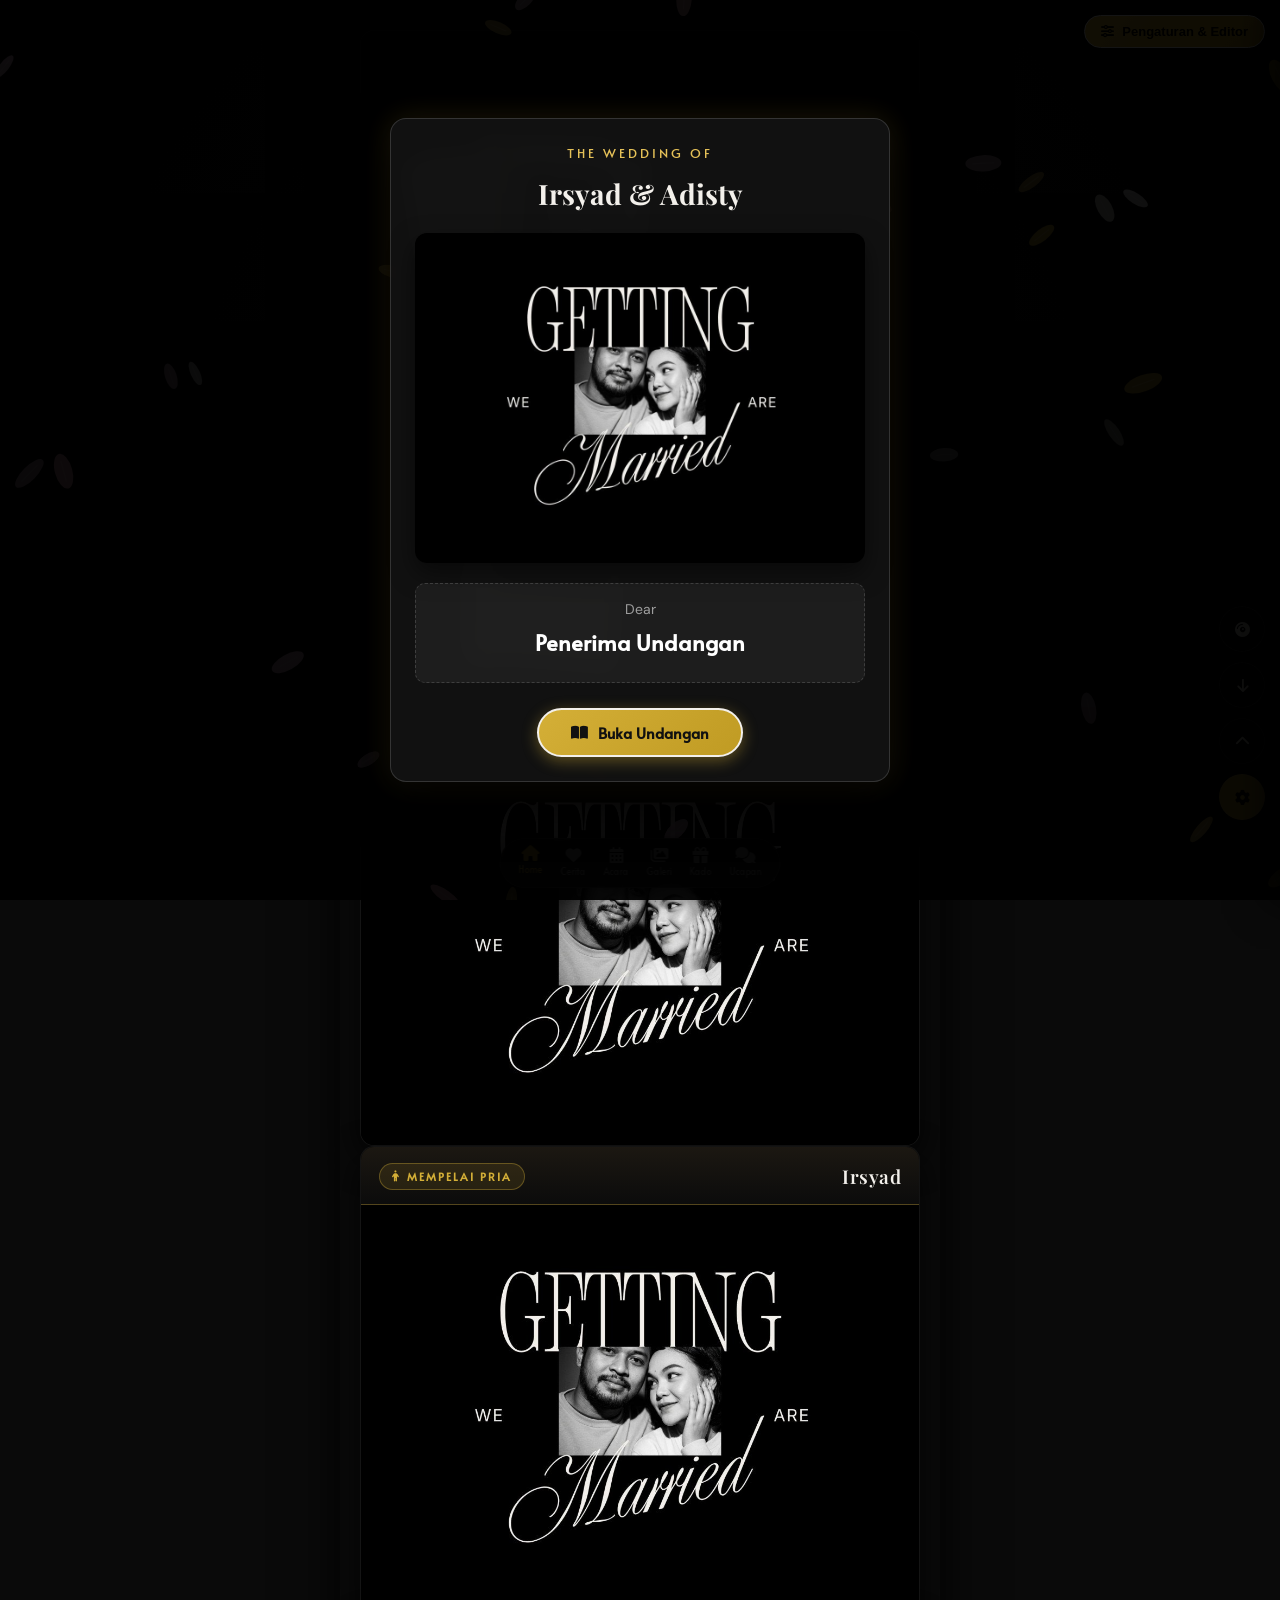
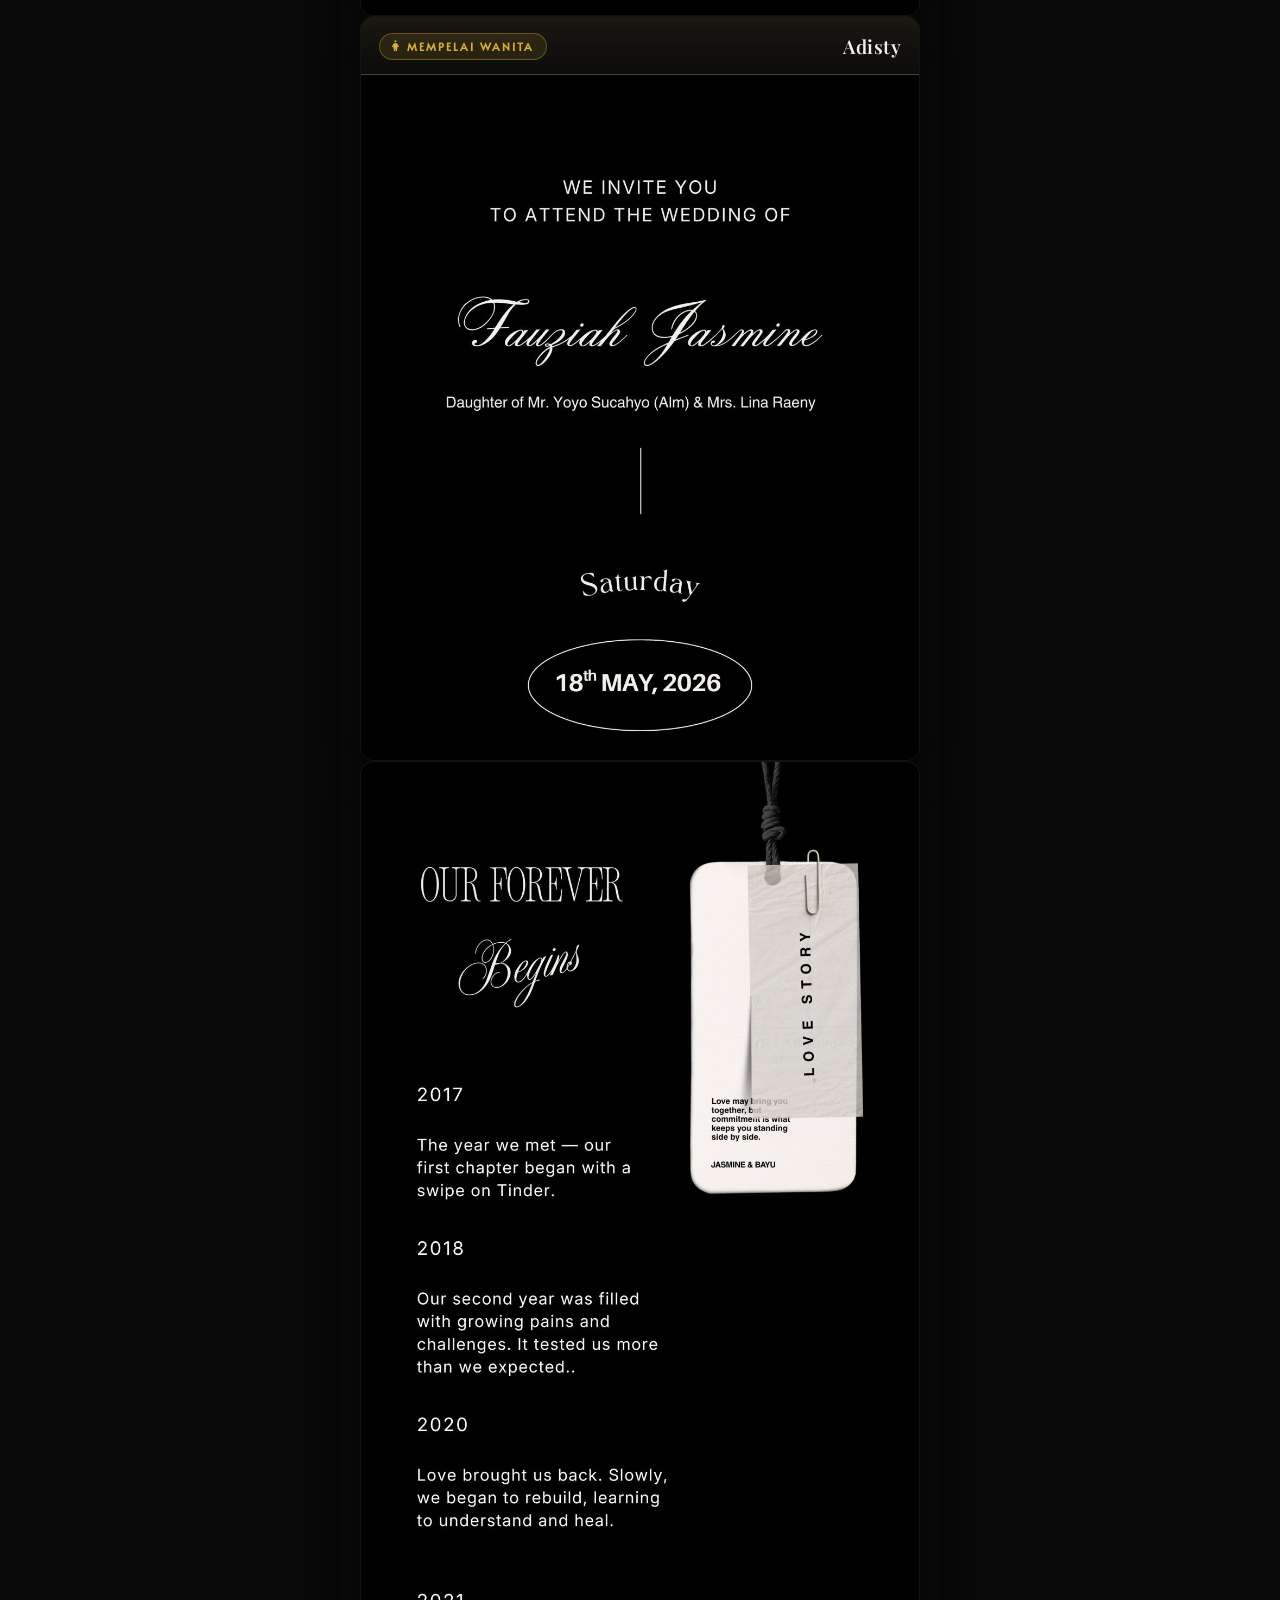
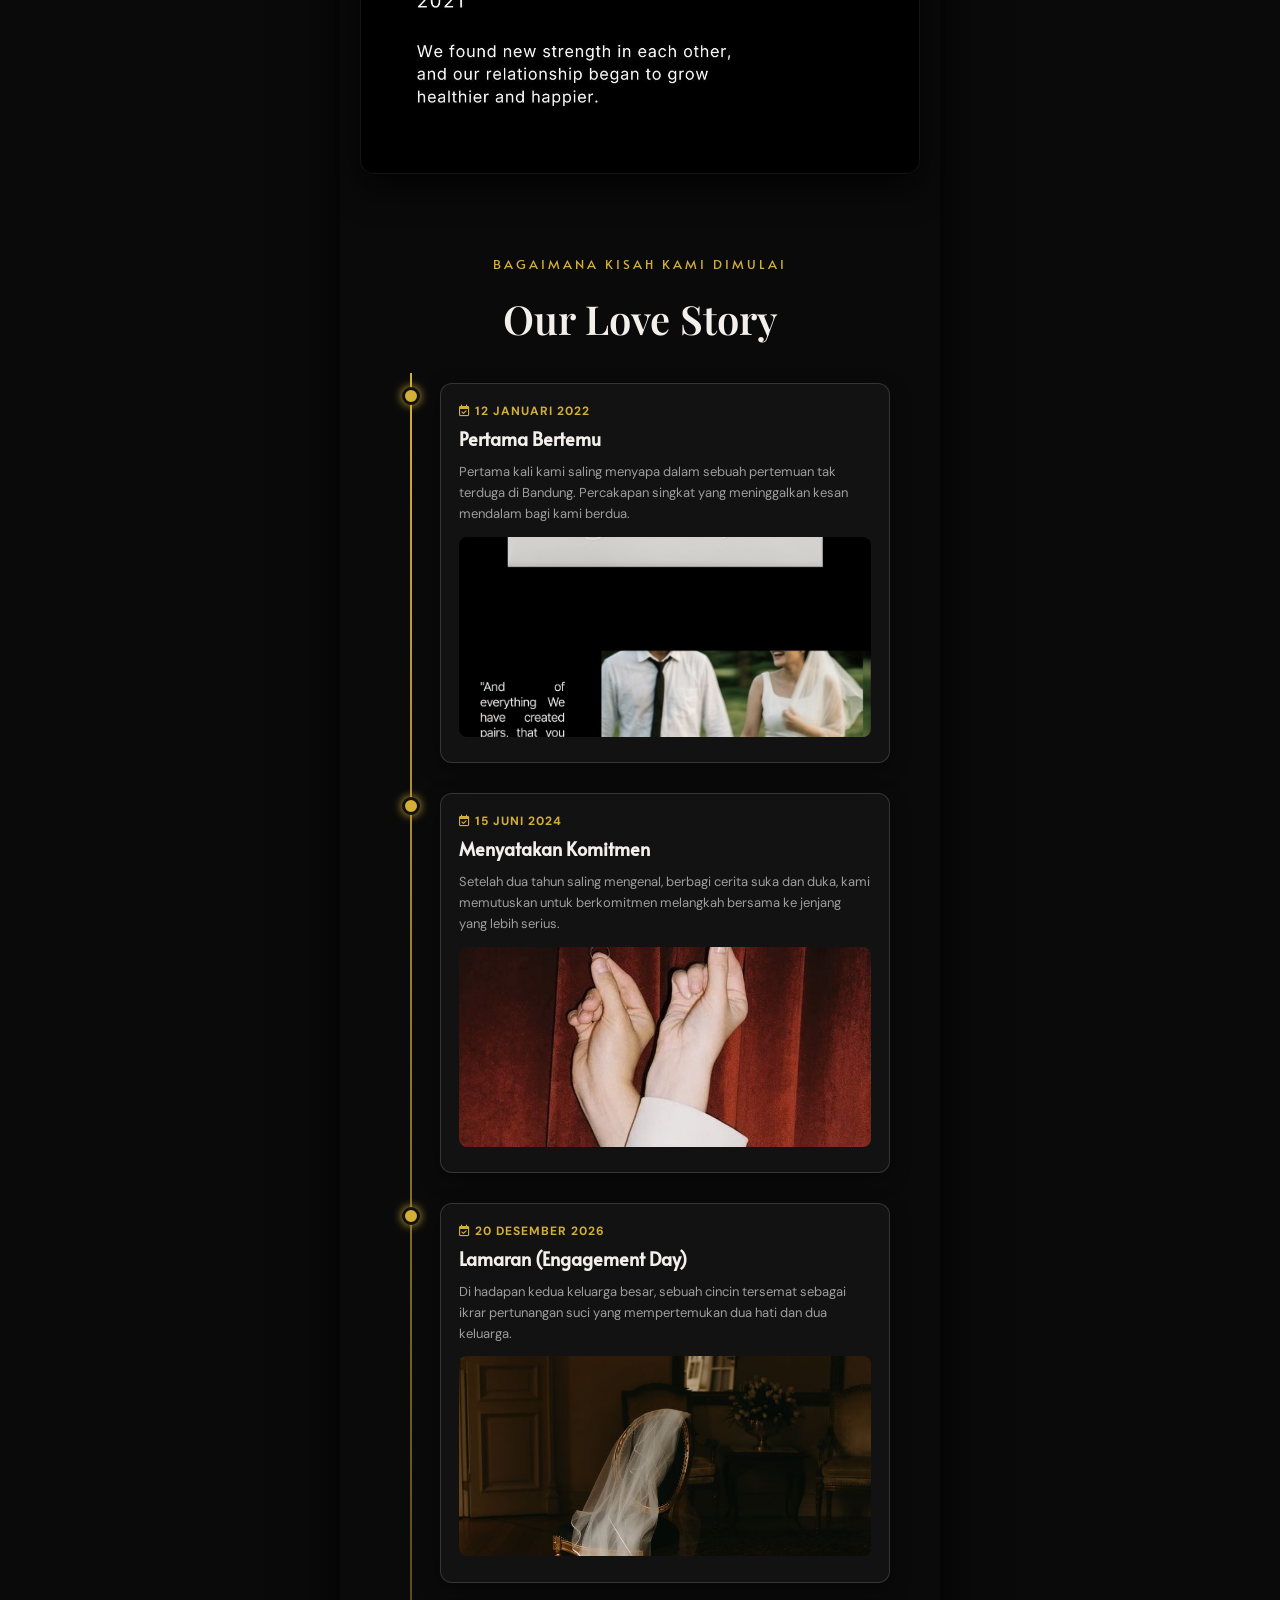
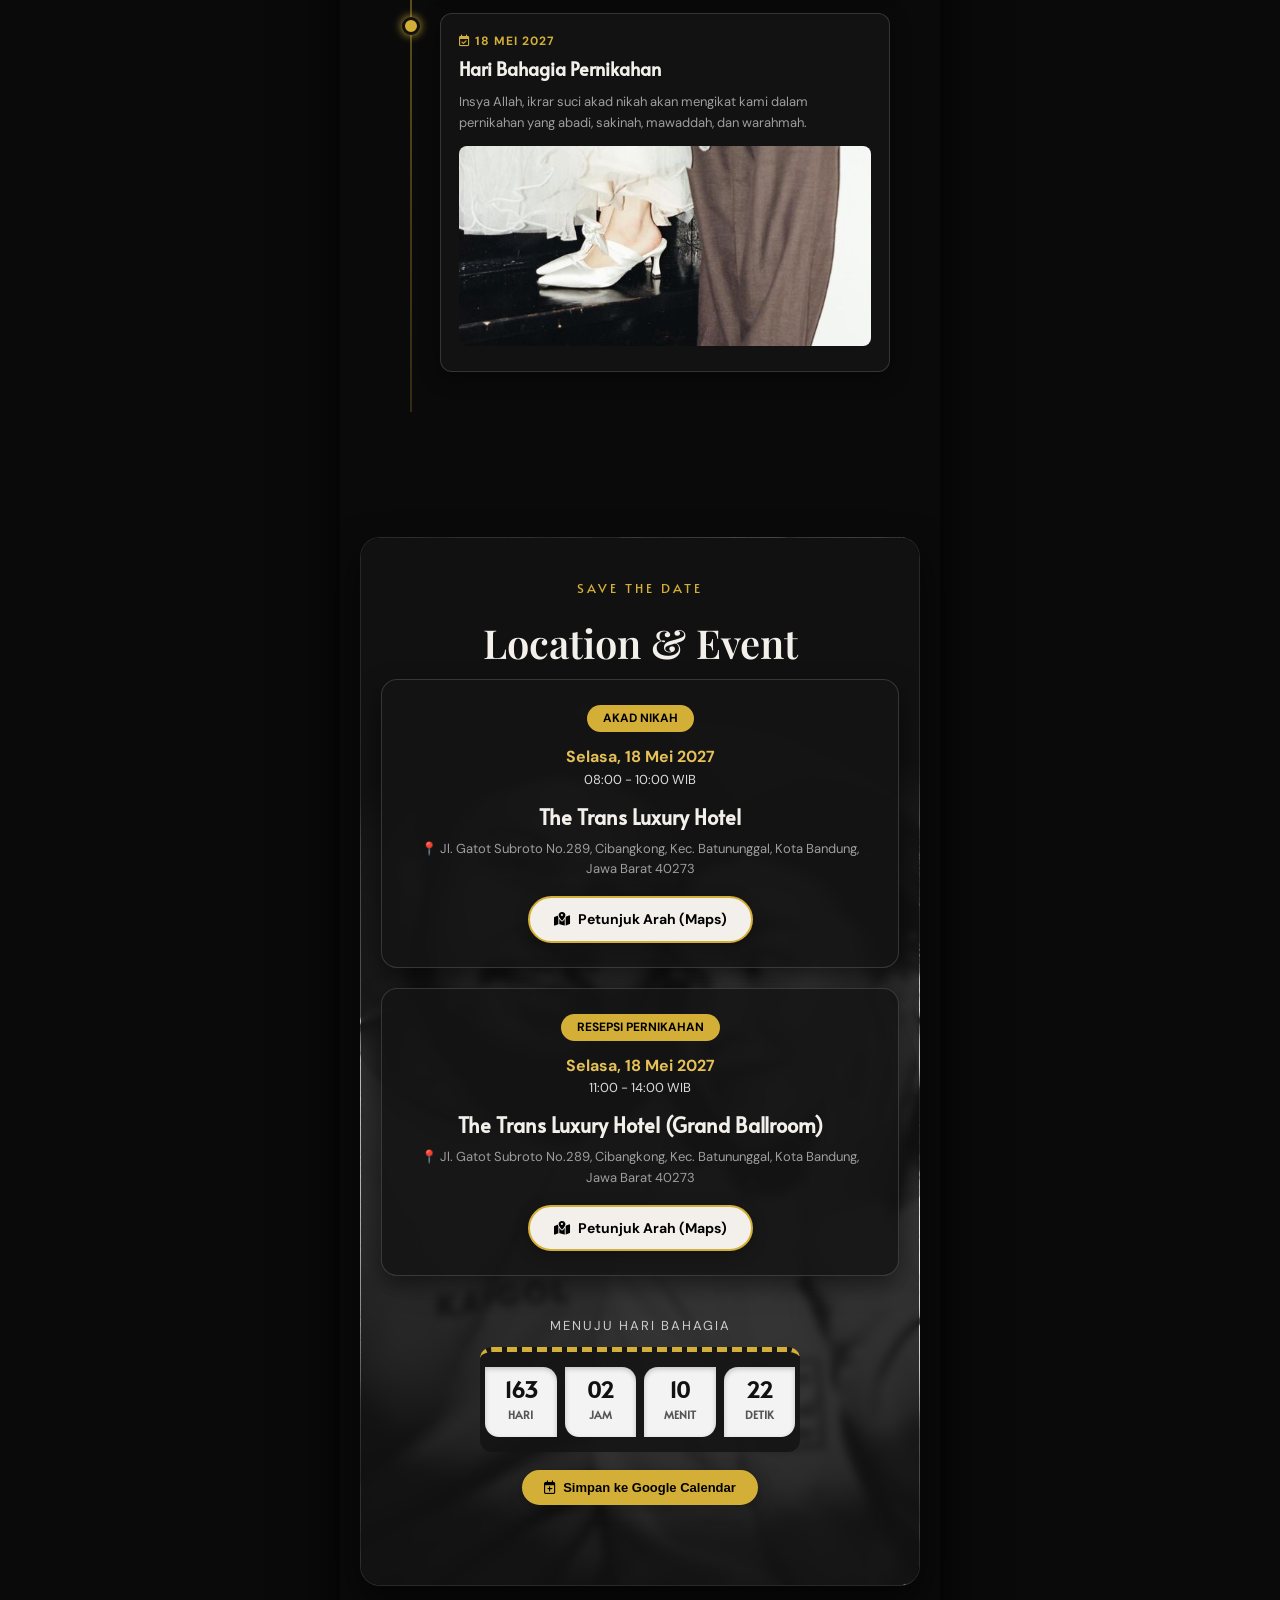
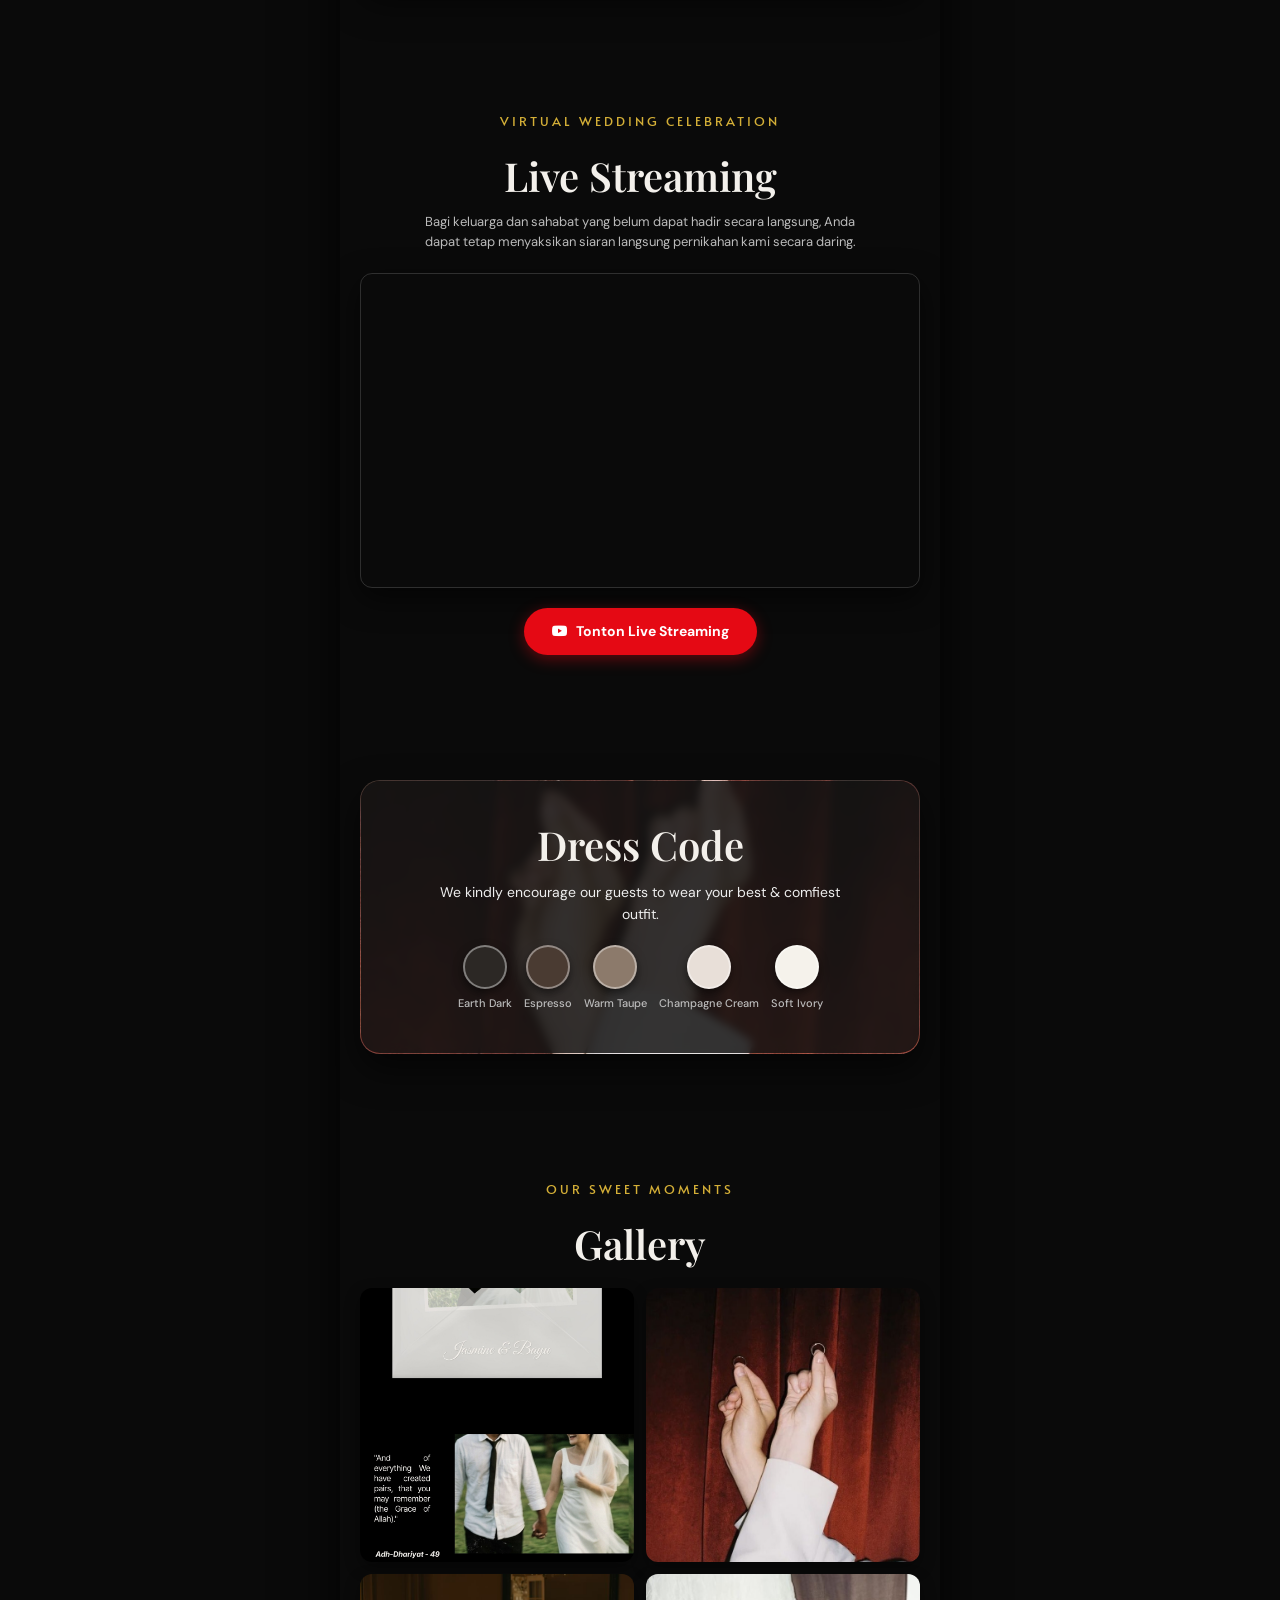
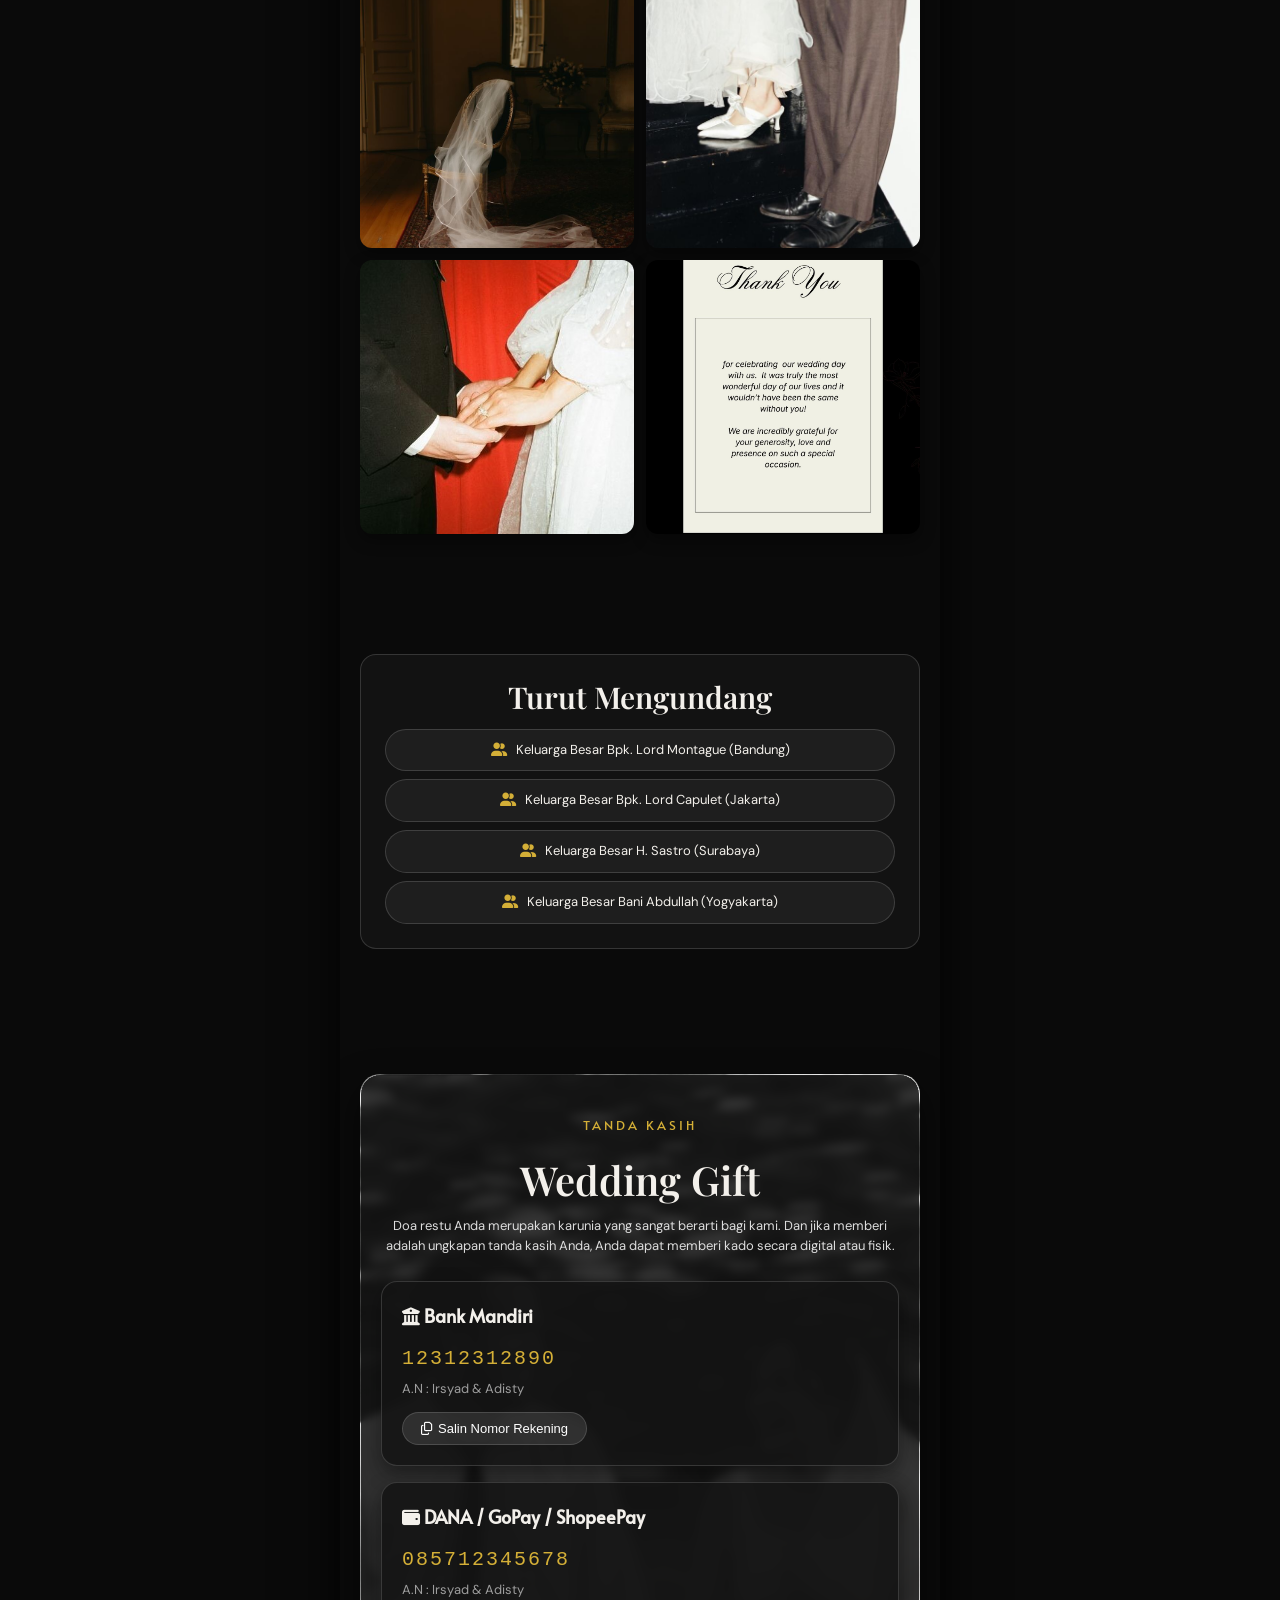
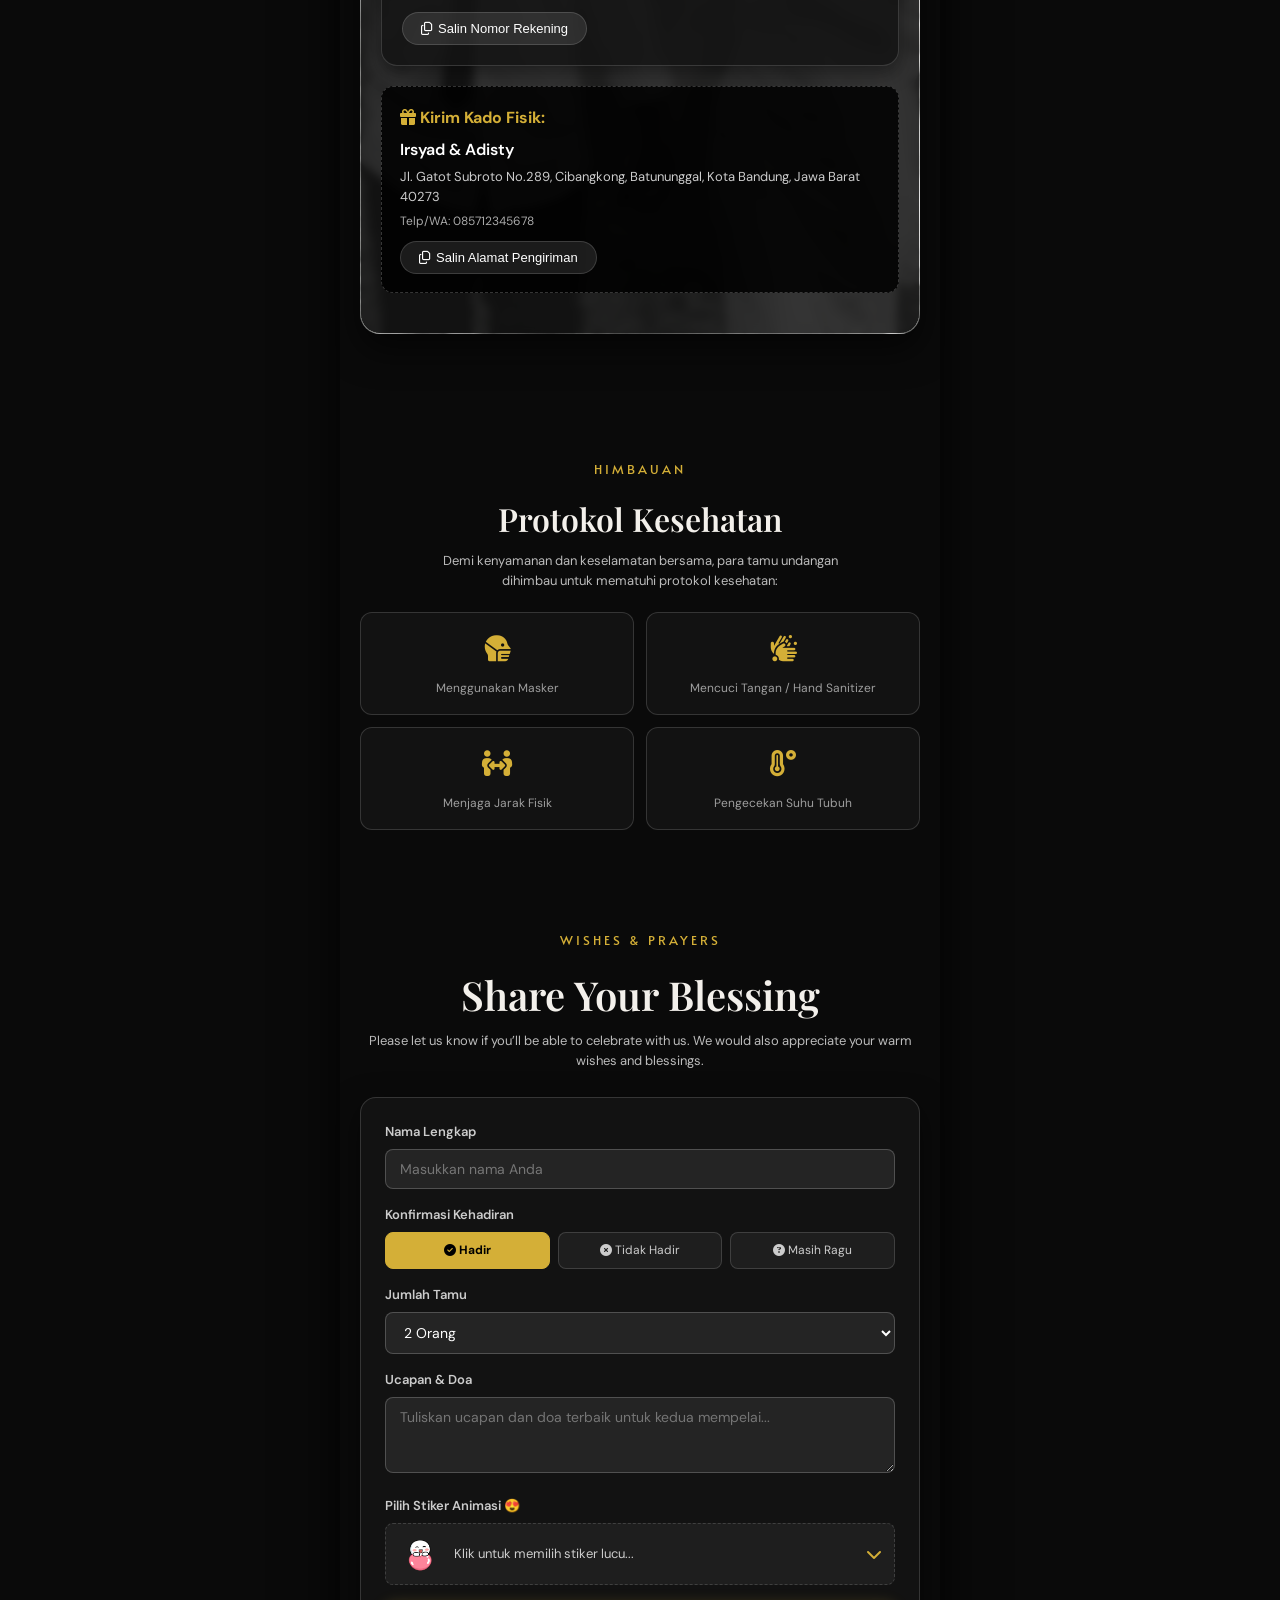
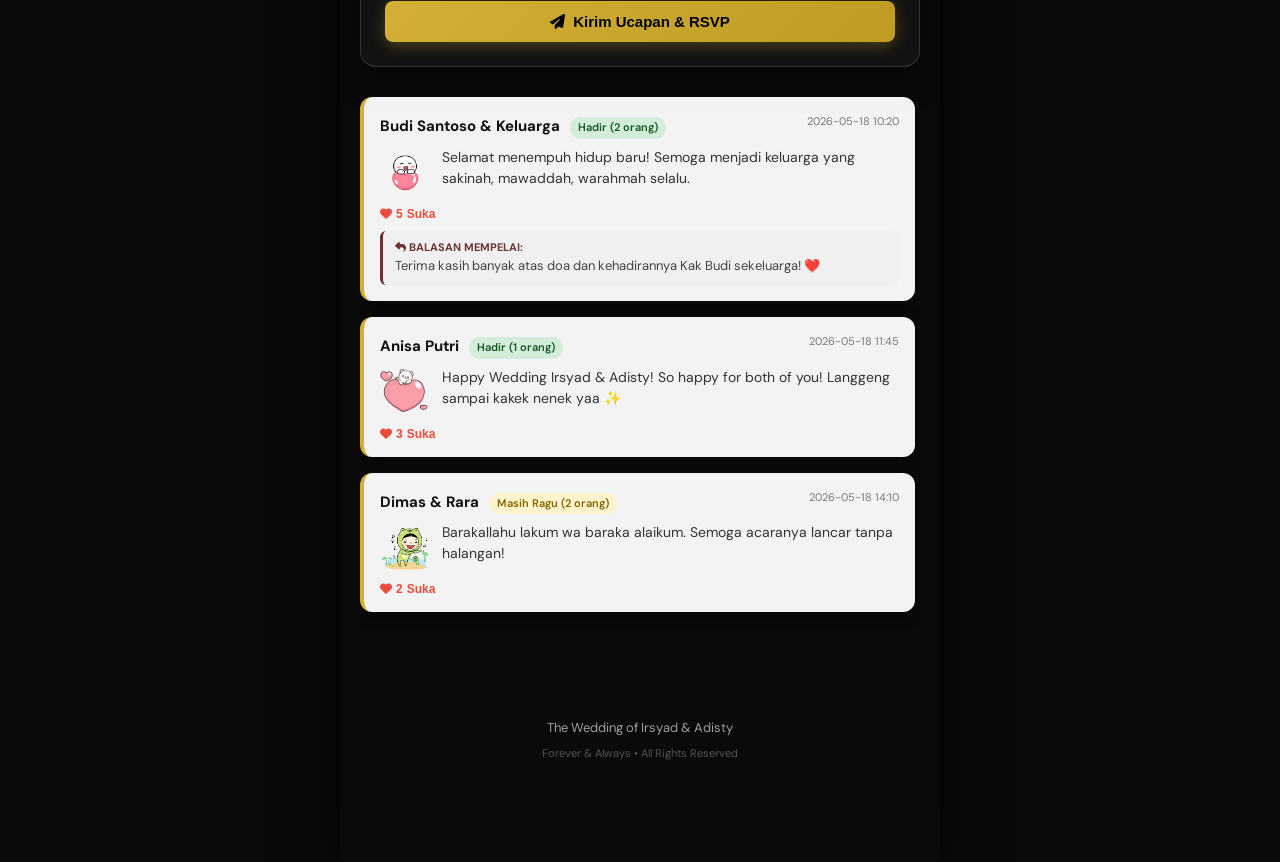
==== commit cc04bf41: "fix(cover): Fix cover modal image editing & replace legacy template cover - Resolved ID collision be" ====
--- a/index.html
+++ b/index.html
@@ -48,7 +48,7 @@
       <h1 class="cover-title" id="cover-couple-name">Irsyad & Adisty</h1>
       
       <div class="cover-img-box">
-        <img id="cover-image" src="assets/images/cover.jpg" alt="Wedding Cover">
+        <img id="cover-modal-img" src="assets/images/hero-couple-1.jpg" alt="Wedding Cover">
       </div>
 
       <div class="cover-recipient-box">
@@ -962,12 +962,12 @@
             
             <!-- Cover -->
             <div class="form-group-admin">
-              <label class="form-label-admin">Foto Cover Pembuka</label>
+              <label class="form-label-admin">Foto Cover Depan / Sampul Pembuka (Foto Utama)</label>
               <div class="image-uploader-box">
-                <img id="cover-image-admin-preview" src="" class="image-preview-thumb">
+                <img id="cover-image-url-preview" src="" class="image-preview-thumb">
                 <div class="image-upload-actions">
-                  <input type="text" id="cover-image-admin" class="form-input-admin">
-                  <input type="file" id="cover-image-admin-file" accept="image/*" class="form-input-admin" style="padding:2px;">
+                  <input type="text" id="cover-image-url" class="form-input-admin" placeholder="URL Foto Cover">
+                  <input type="file" id="cover-image-url-file" accept="image/*" class="form-input-admin" style="padding:2px;">
                 </div>
               </div>
             </div>
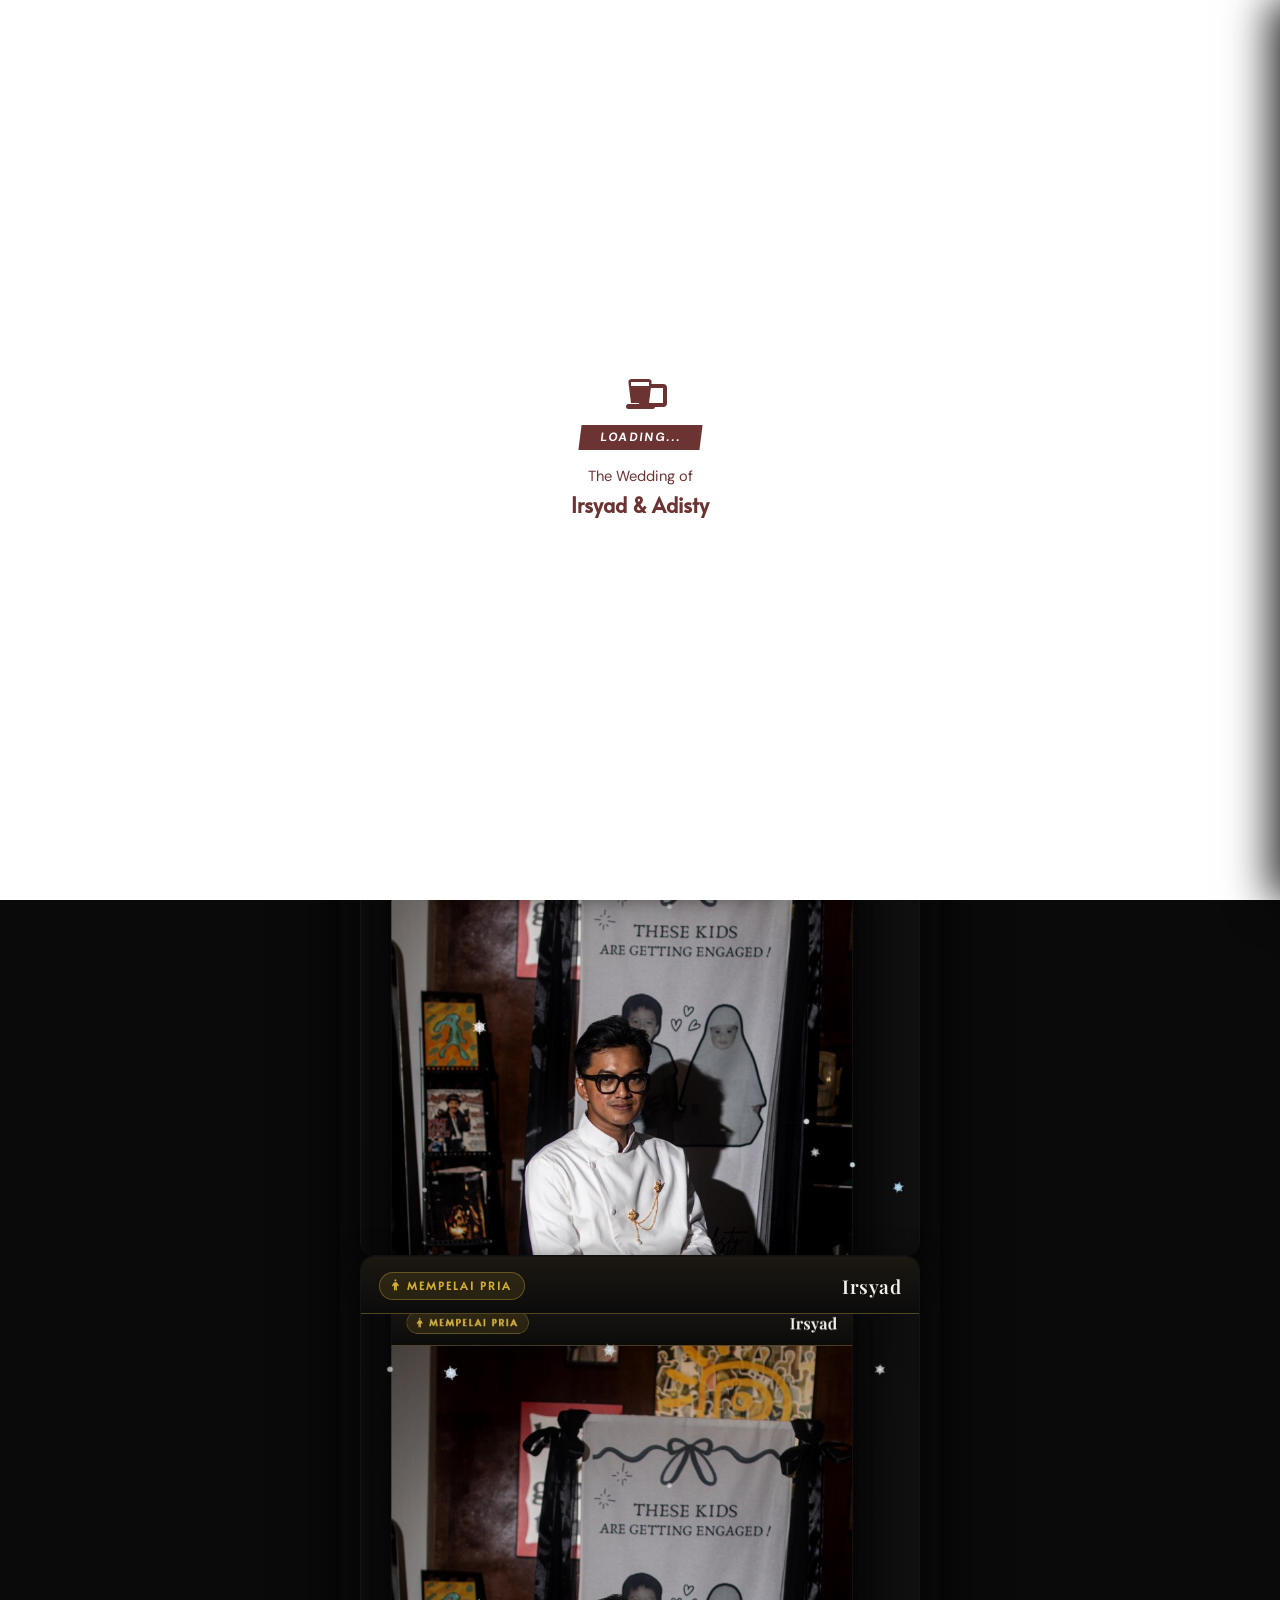
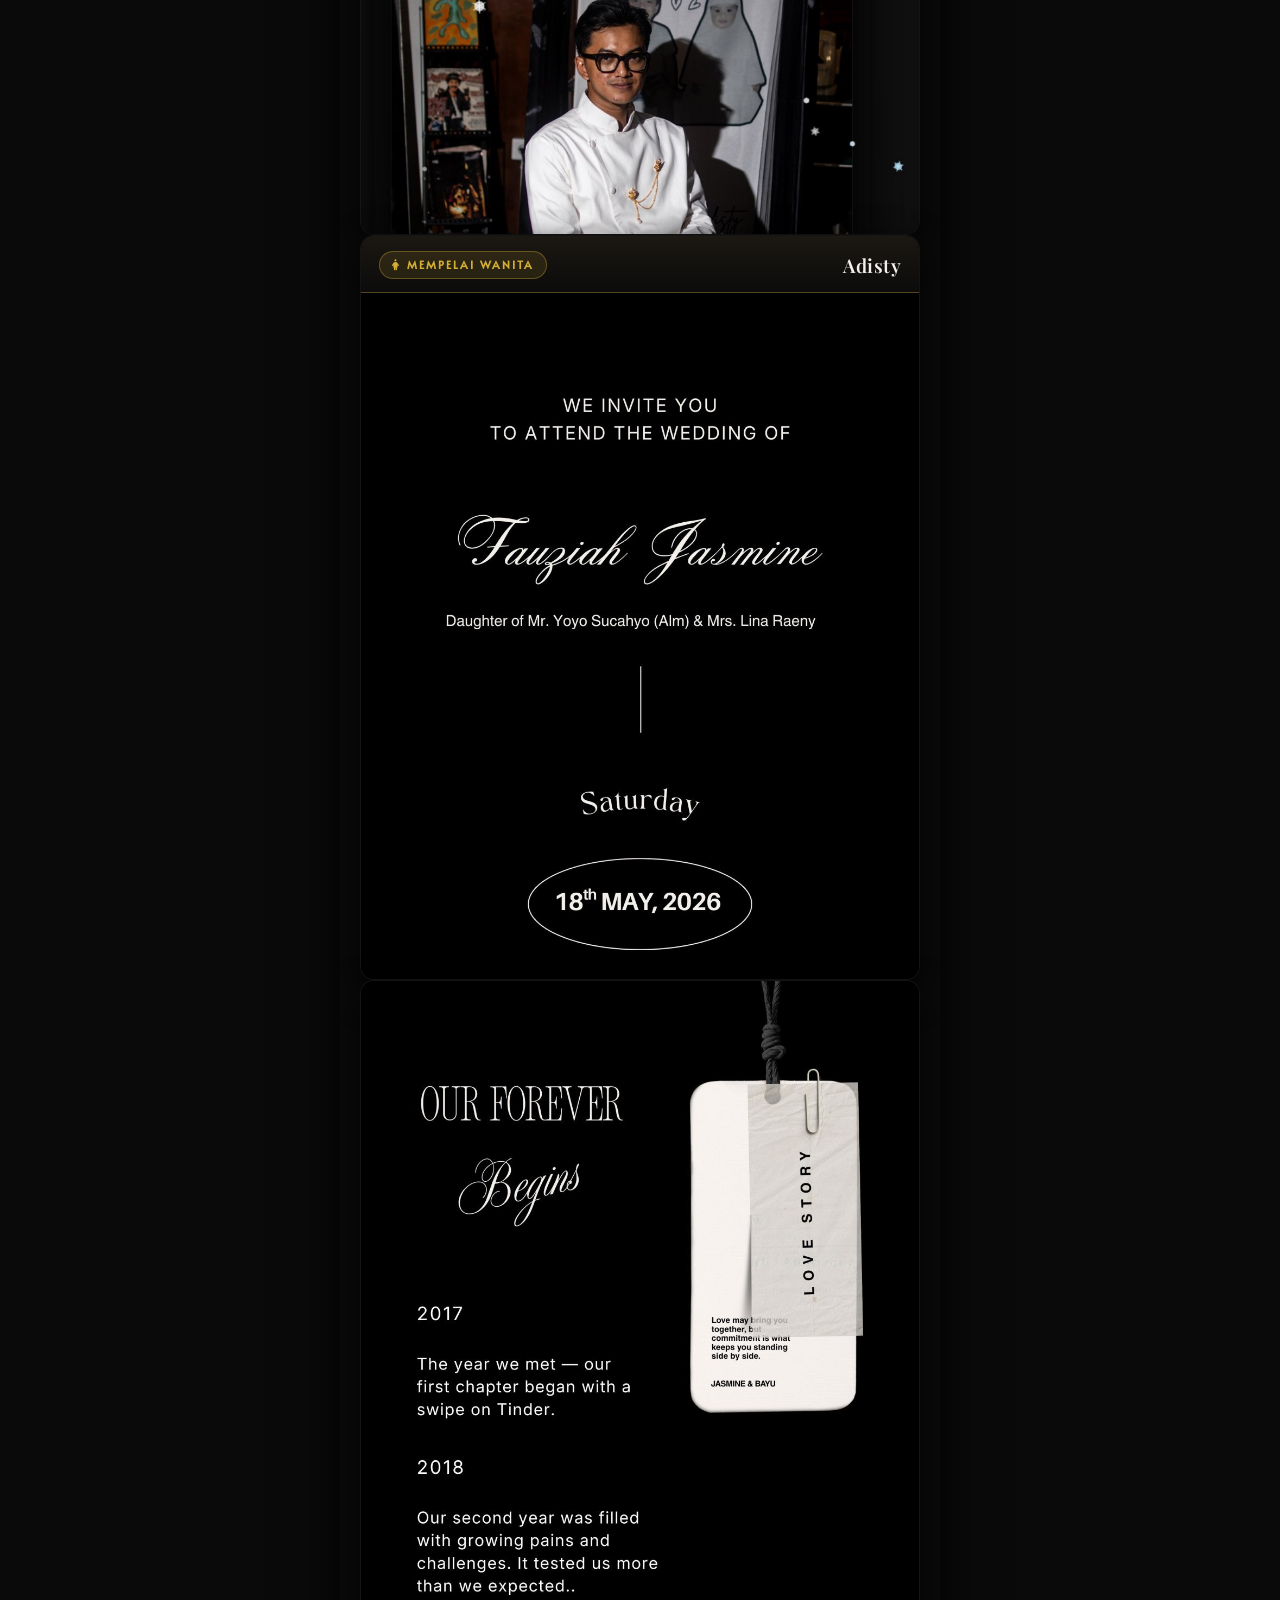
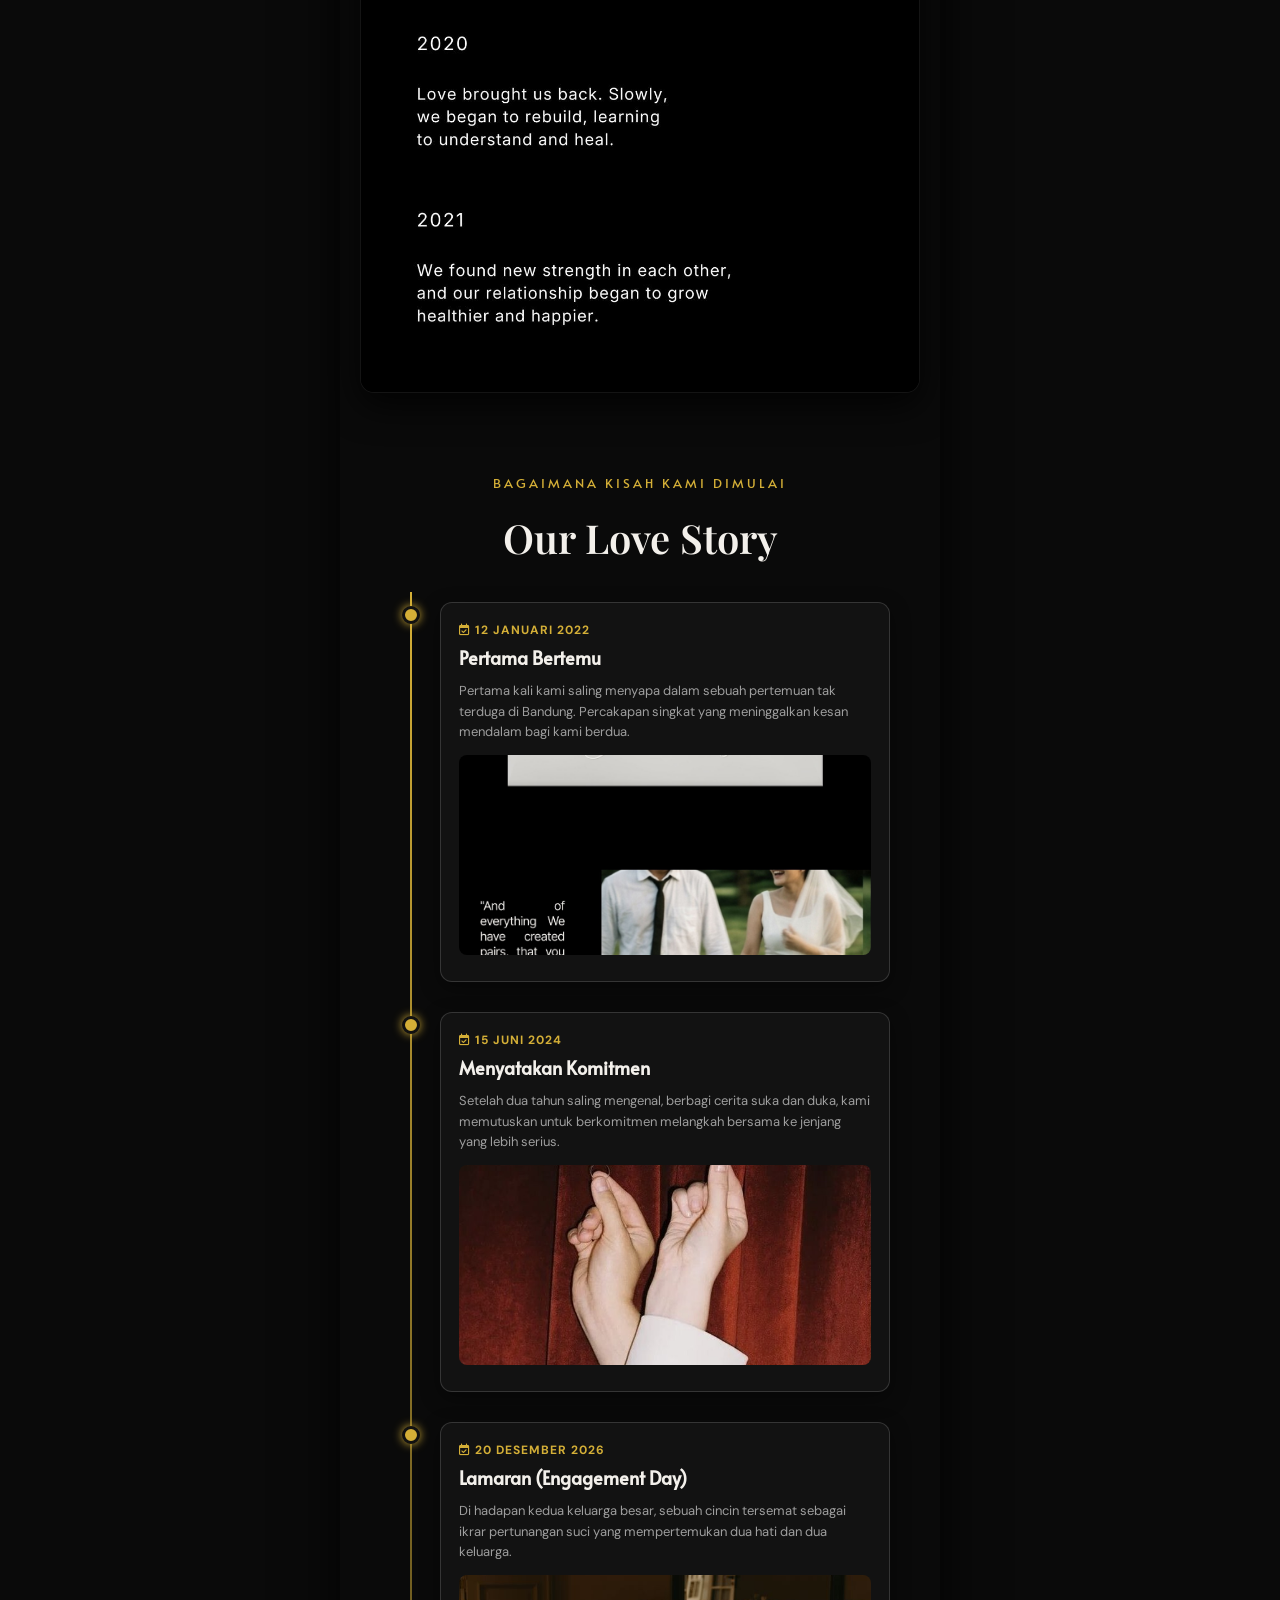
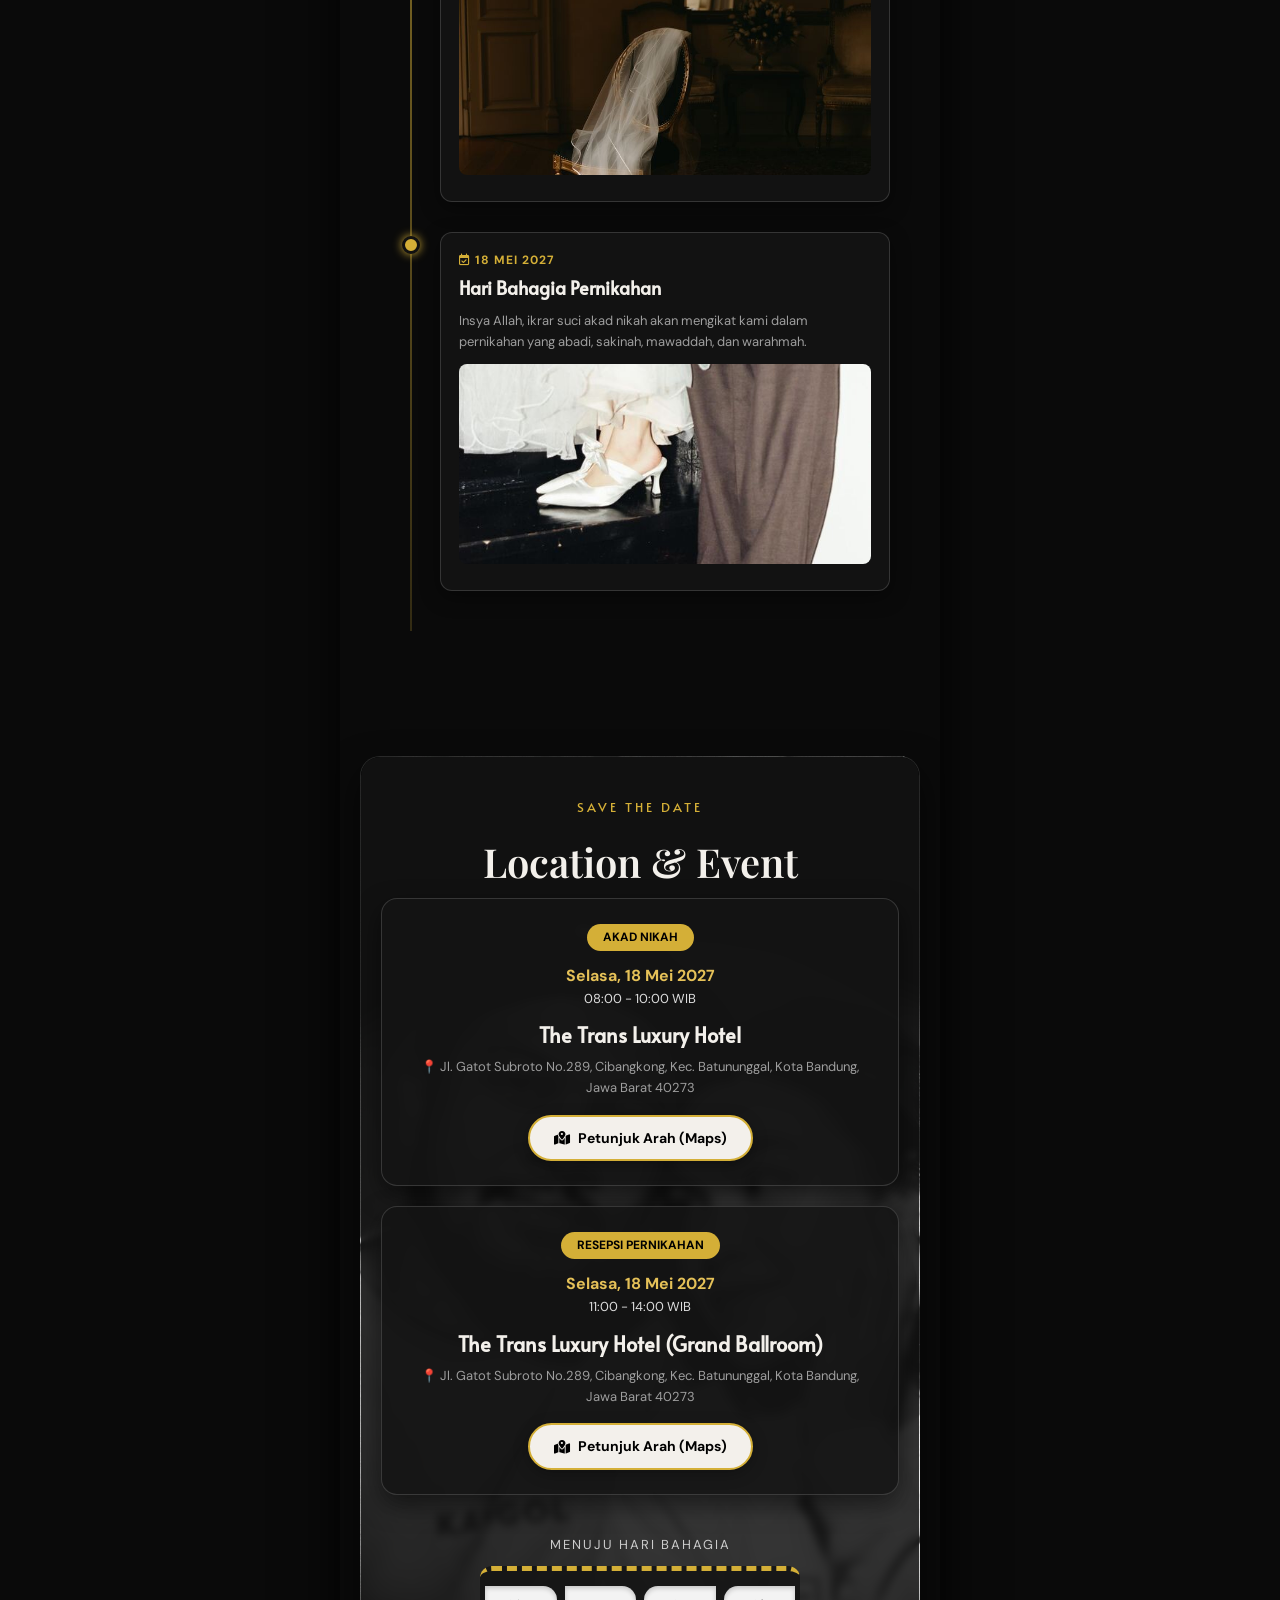
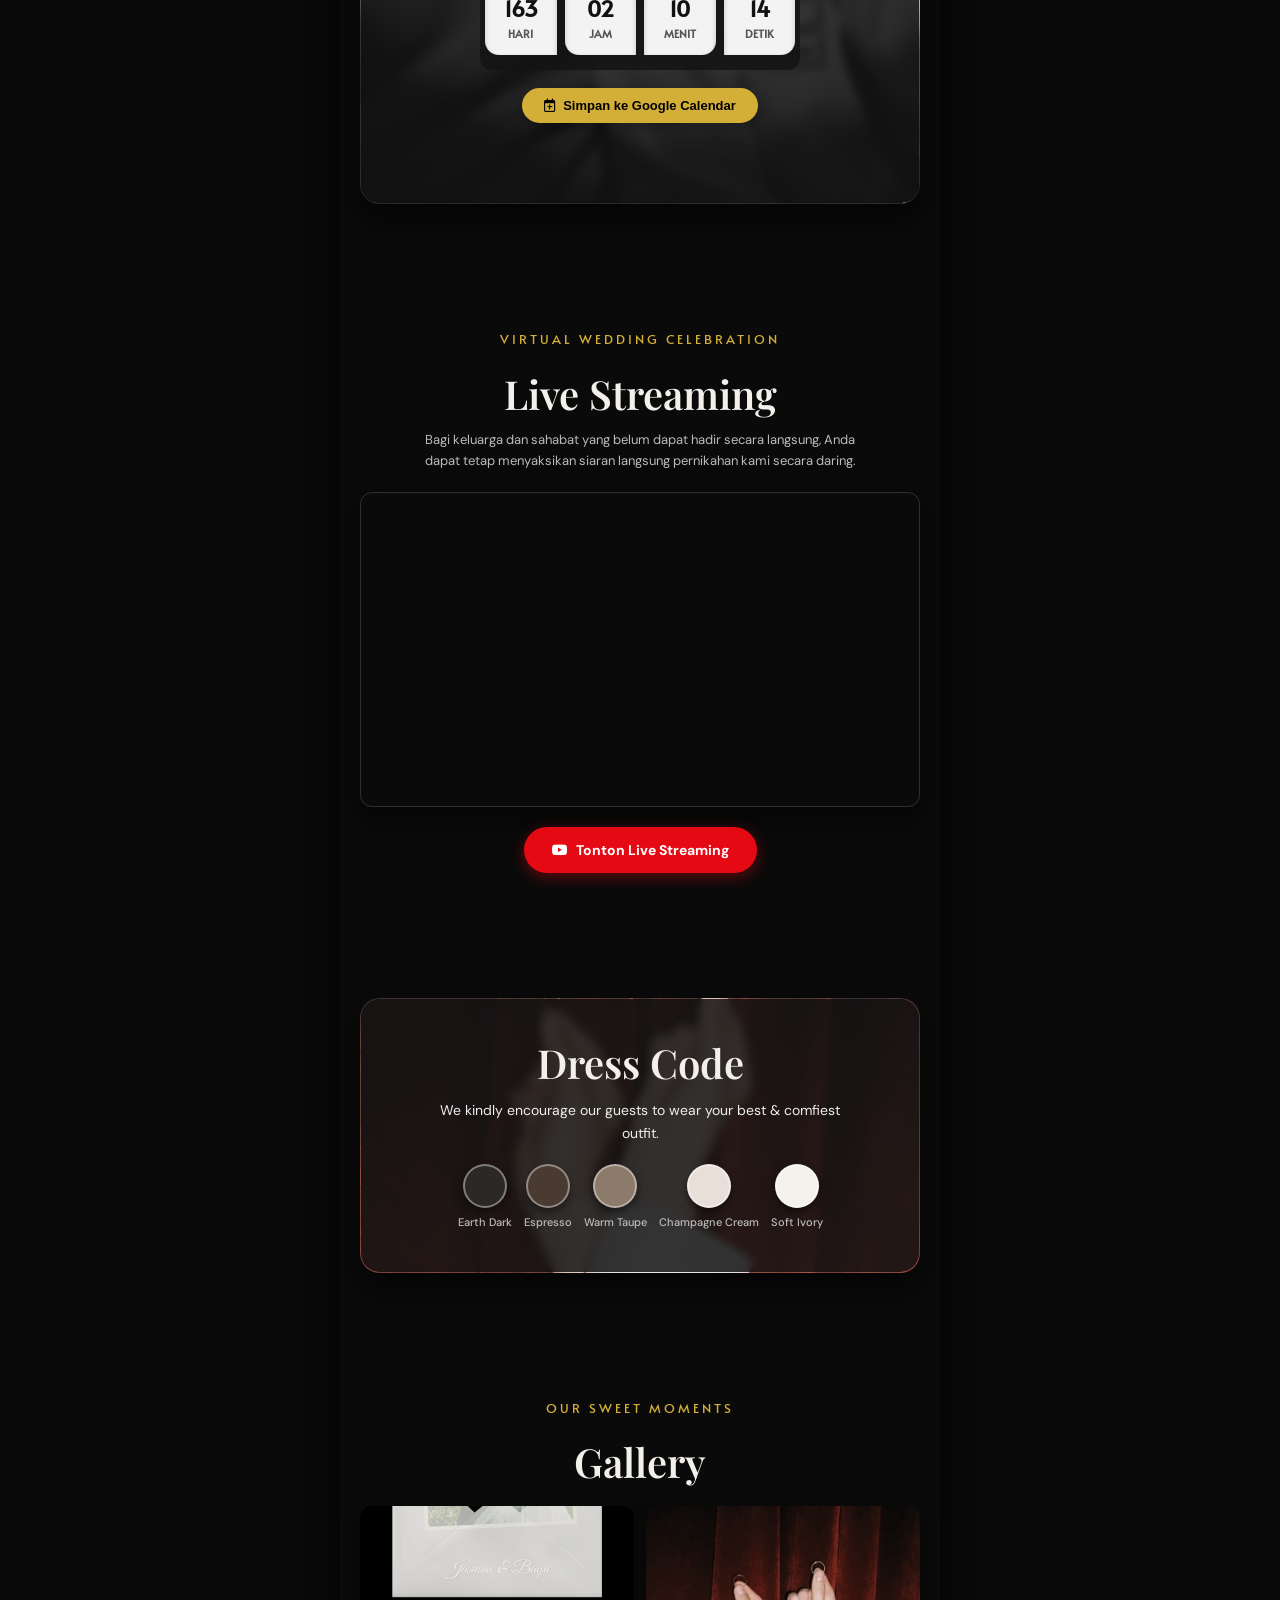
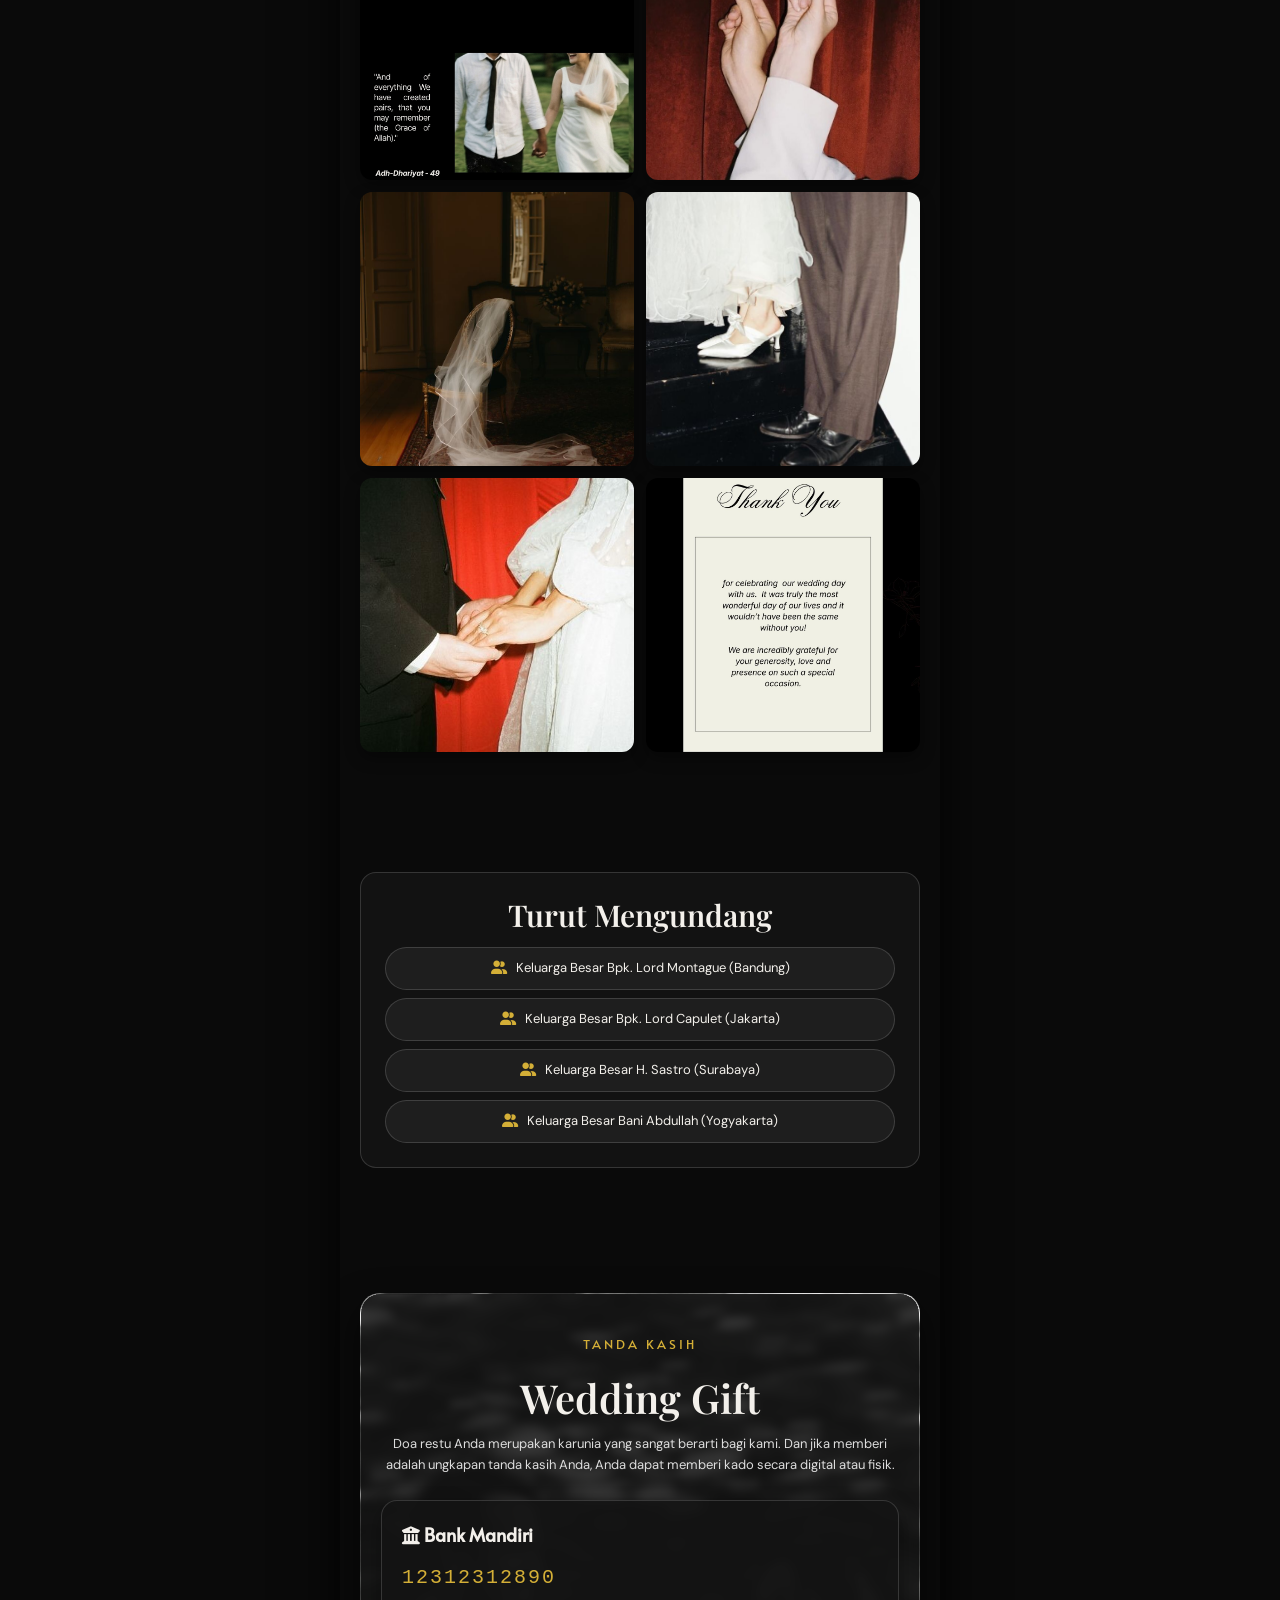
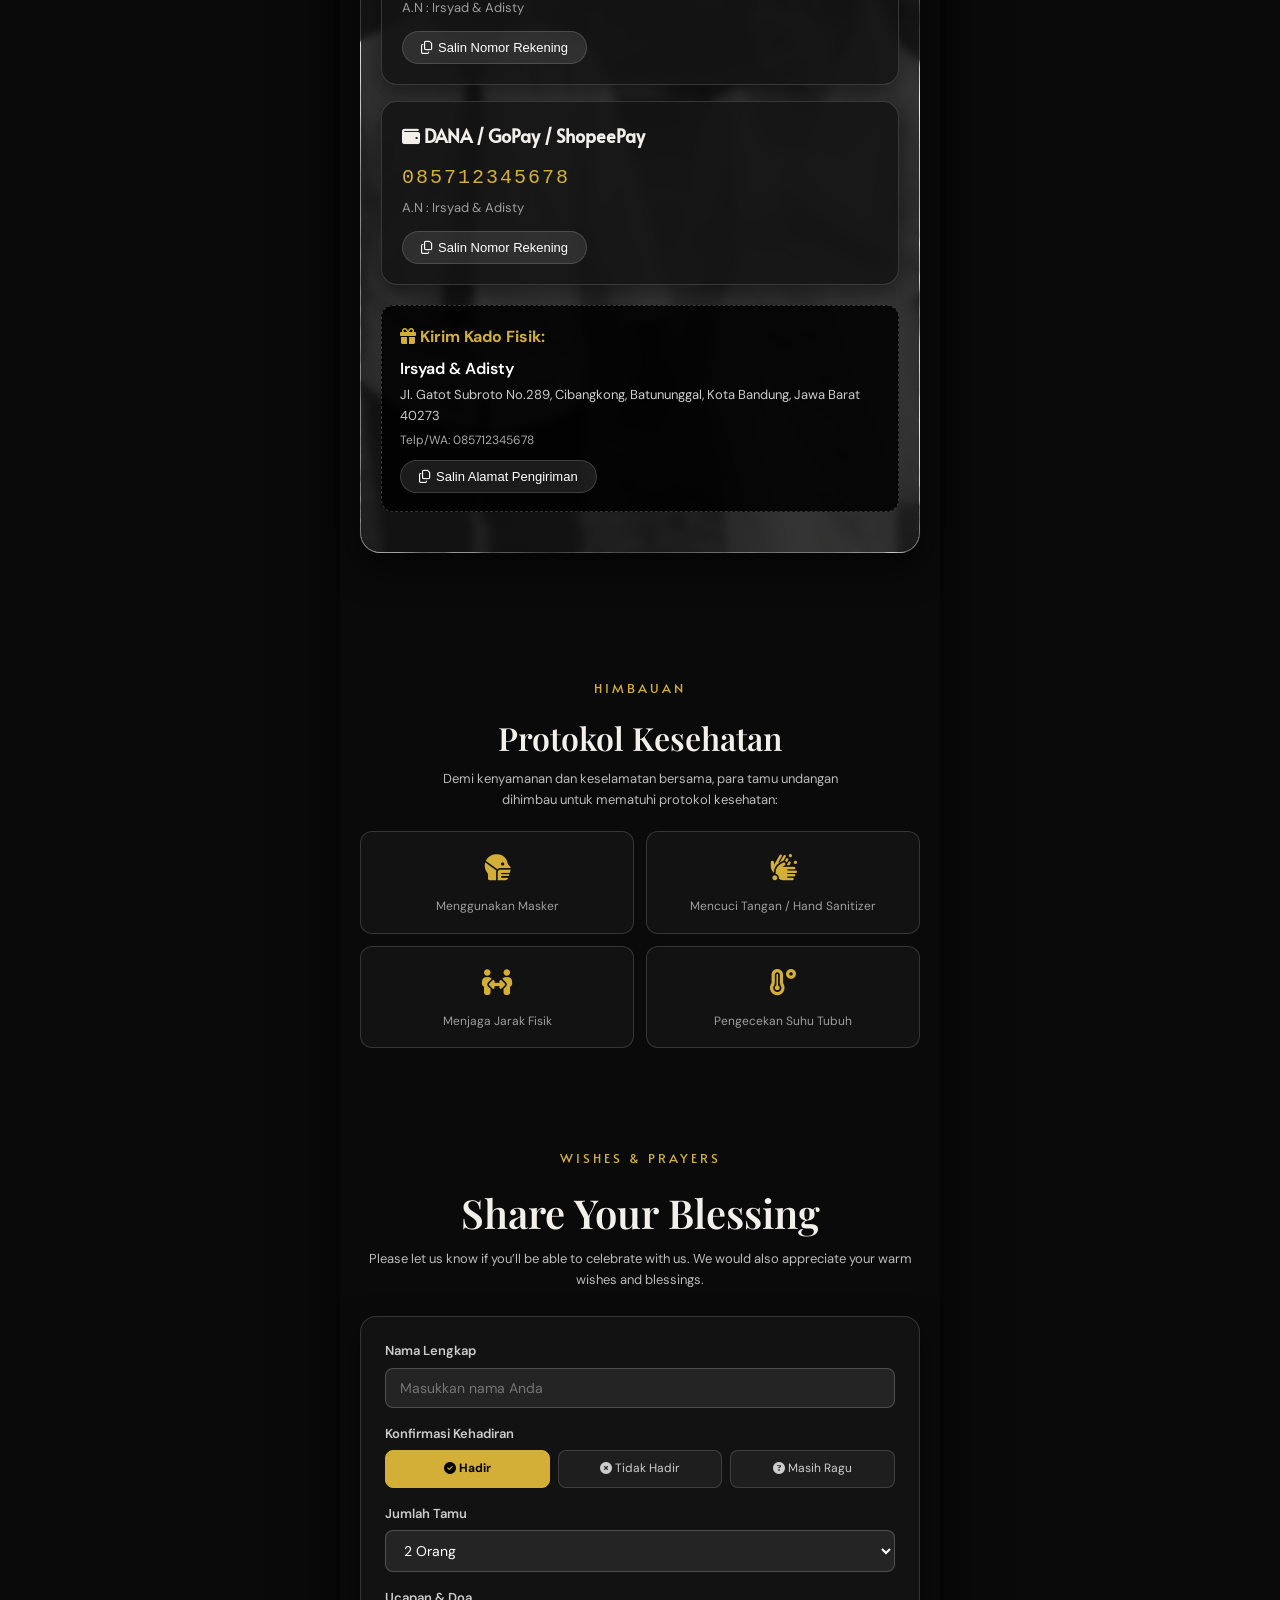
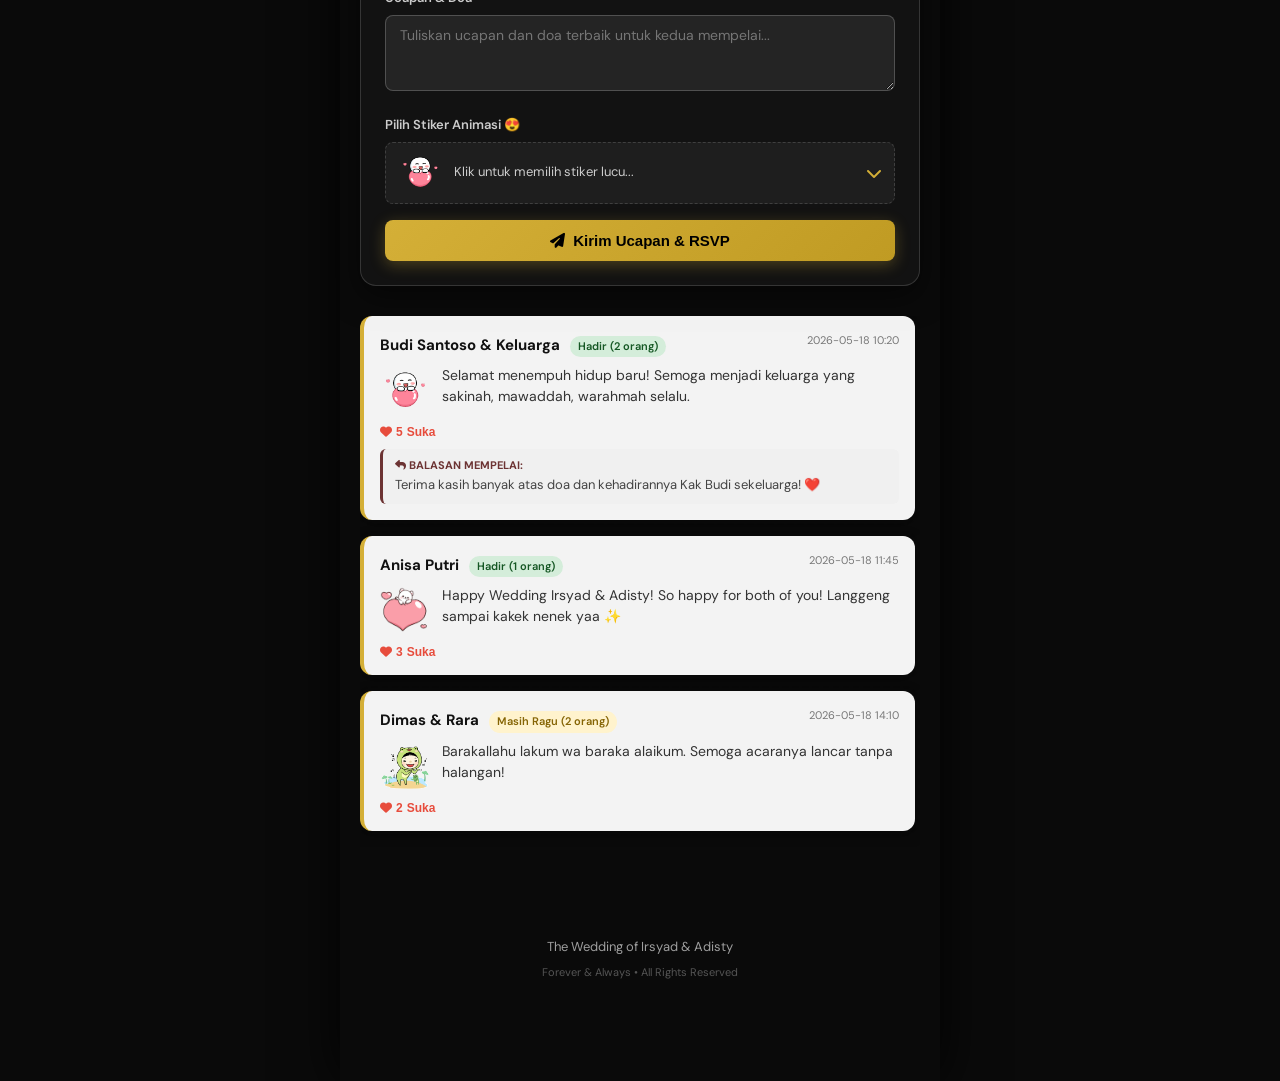
==== commit a5816db6: "fix: Real-time event location sync & gallery touch swipe/slider lightbox - Fixed getVal() & setVal()" ====
--- a/index.html
+++ b/index.html
@@ -419,13 +419,15 @@
        5. FULLSCREEN LIGHTBOX MODAL
        =================================================================== -->
   <div class="lightbox-modal" id="lightbox-modal">
-    <button class="lightbox-close" id="lightbox-close"><i class="fas fa-times"></i></button>
-    <button class="lightbox-prev" id="lightbox-prev"><i class="fas fa-chevron-left"></i></button>
-    <button class="lightbox-next" id="lightbox-next"><i class="fas fa-chevron-right"></i></button>
-    <div class="lightbox-img-wrapper">
+    <button class="lightbox-close" id="lightbox-close" title="Tutup"><i class="fas fa-times"></i></button>
+    <button class="lightbox-prev" id="lightbox-prev" title="Foto Sebelumnya"><i class="fas fa-chevron-left"></i></button>
+    <button class="lightbox-next" id="lightbox-next" title="Foto Selanjutnya"><i class="fas fa-chevron-right"></i></button>
+    <div class="lightbox-counter" id="lightbox-counter">1 / 6</div>
+    <div class="lightbox-img-wrapper" id="lightbox-img-wrapper">
       <img src="" alt="Zoomed Foto" class="lightbox-img" id="lightbox-img">
       <div class="lightbox-caption" id="lightbox-caption"></div>
     </div>
+    <div class="lightbox-swipe-hint"><i class="fas fa-arrows-alt-h"></i> Geser untuk melihat foto lain</div>
   </div>
 
   <!-- ===================================================================
--- a/css/invitation.css
+++ b/css/invitation.css
@@ -1073,61 +1073,127 @@
   transform: scale(1.08);
 }
 
-/* Lightbox Modal */
+/* Lightbox Modal with Touch Swipe & Smooth Slide */
 .lightbox-modal {
   position: fixed;
   top: 0;
   left: 0;
   width: 100vw;
   height: 100vh;
-  background: rgba(0, 0, 0, 0.95);
+  background: rgba(0, 0, 0, 0.94);
+  backdrop-filter: blur(12px);
+  -webkit-backdrop-filter: blur(12px);
   z-index: 99999;
   display: none;
   justify-content: center;
   align-items: center;
   flex-direction: column;
+  opacity: 0;
+  transition: opacity 0.3s ease;
+  user-select: none;
+  touch-action: none;
 }
 
 .lightbox-modal.active {
   display: flex;
+  opacity: 1;
+}
+
+.lightbox-counter {
+  position: absolute;
+  top: 24px;
+  left: 24px;
+  background: rgba(20, 23, 32, 0.75);
+  color: var(--accent-gold, #d4af37);
+  font-family: 'Cinzel', serif;
+  font-size: 13px;
+  font-weight: 700;
+  letter-spacing: 1.5px;
+  padding: 6px 14px;
+  border-radius: 20px;
+  border: 1px solid rgba(212, 175, 55, 0.3);
+  backdrop-filter: blur(8px);
 }
 
 .lightbox-img-wrapper {
+  max-width: 92vw;
+  max-height: 78vh;
+  position: relative;
+  display: flex;
+  flex-direction: column;
+  align-items: center;
+  justify-content: center;
+  overflow: hidden;
+  touch-action: pan-y;
+}
+
+.lightbox-img {
   max-width: 90vw;
-  max-height: 80vh;
-  position: relative;
-}
-
-.lightbox-img {
-  max-width: 100%;
-  max-height: 80vh;
-  border-radius: 8px;
-  box-shadow: 0 10px 40px rgba(0,0,0,0.8);
+  max-height: 74vh;
+  object-fit: contain;
+  border-radius: 12px;
+  box-shadow: 0 16px 48px rgba(0,0,0,0.85);
+  border: 1px solid rgba(212, 175, 55, 0.25);
+  transition: transform 0.28s cubic-bezier(0.25, 1, 0.5, 1), opacity 0.25s ease;
+  will-change: transform, opacity;
+}
+
+.lightbox-img.slide-out-left {
+  transform: translateX(-60px) scale(0.95);
+  opacity: 0;
+}
+
+.lightbox-img.slide-out-right {
+  transform: translateX(60px) scale(0.95);
+  opacity: 0;
+}
+
+.lightbox-img.slide-in-left {
+  animation: slideInFromLeft 0.28s cubic-bezier(0.25, 1, 0.5, 1) forwards;
+}
+
+.lightbox-img.slide-in-right {
+  animation: slideInFromRight 0.28s cubic-bezier(0.25, 1, 0.5, 1) forwards;
+}
+
+@keyframes slideInFromLeft {
+  from { transform: translateX(-60px) scale(0.95); opacity: 0; }
+  to { transform: translateX(0) scale(1); opacity: 1; }
+}
+
+@keyframes slideInFromRight {
+  from { transform: translateX(60px) scale(0.95); opacity: 0; }
+  to { transform: translateX(0) scale(1); opacity: 1; }
 }
 
 .lightbox-close,
 .lightbox-prev,
 .lightbox-next {
-  background: rgba(255, 255, 255, 0.2);
-  color: white;
-  border: none;
-  width: 44px;
-  height: 44px;
+  background: rgba(20, 23, 32, 0.7);
+  color: #fff;
+  border: 1px solid rgba(212, 175, 55, 0.35);
+  width: 48px;
+  height: 48px;
   border-radius: 50%;
   cursor: pointer;
   display: flex;
   justify-content: center;
   align-items: center;
   font-size: 18px;
-  transition: background 0.3s;
-  backdrop-filter: blur(5px);
+  transition: all 0.25s ease;
+  backdrop-filter: blur(8px);
+  -webkit-backdrop-filter: blur(8px);
+  z-index: 10;
 }
 
 .lightbox-close:hover,
 .lightbox-prev:hover,
 .lightbox-next:hover {
-  background: var(--primary-color);
-  color: black;
+  background: var(--accent-gold, #d4af37);
+  color: #0b0c10;
+  border-color: var(--accent-gold, #d4af37);
+  transform: scale(1.08);
+  box-shadow: 0 0 16px rgba(212, 175, 55, 0.5);
 }
 
 .lightbox-close {
@@ -1151,9 +1217,38 @@
 }
 
 .lightbox-caption {
-  color: #ccc;
-  margin-top: 15px;
+  color: #e5e5e5;
+  margin-top: 14px;
   font-size: 14px;
+  text-align: center;
+  font-family: 'Plus Jakarta Sans', sans-serif;
+  letter-spacing: 0.3px;
+  max-width: 85vw;
+}
+
+.lightbox-swipe-hint {
+  position: absolute;
+  bottom: 20px;
+  color: rgba(255, 255, 255, 0.5);
+  font-size: 12px;
+  letter-spacing: 0.5px;
+  display: flex;
+  align-items: center;
+  gap: 6px;
+  pointer-events: none;
+  animation: pulseHint 2.5s infinite;
+}
+
+@keyframes pulseHint {
+  0%, 100% { opacity: 0.4; }
+  50% { opacity: 0.85; }
+}
+
+@media (max-width: 600px) {
+  .lightbox-prev { left: 10px; width: 40px; height: 40px; font-size: 15px; }
+  .lightbox-next { right: 10px; width: 40px; height: 40px; font-size: 15px; }
+  .lightbox-close { top: 16px; right: 16px; width: 40px; height: 40px; }
+  .lightbox-counter { top: 16px; left: 16px; font-size: 11px; padding: 4px 10px; }
 }
 
 /* ===================================================================
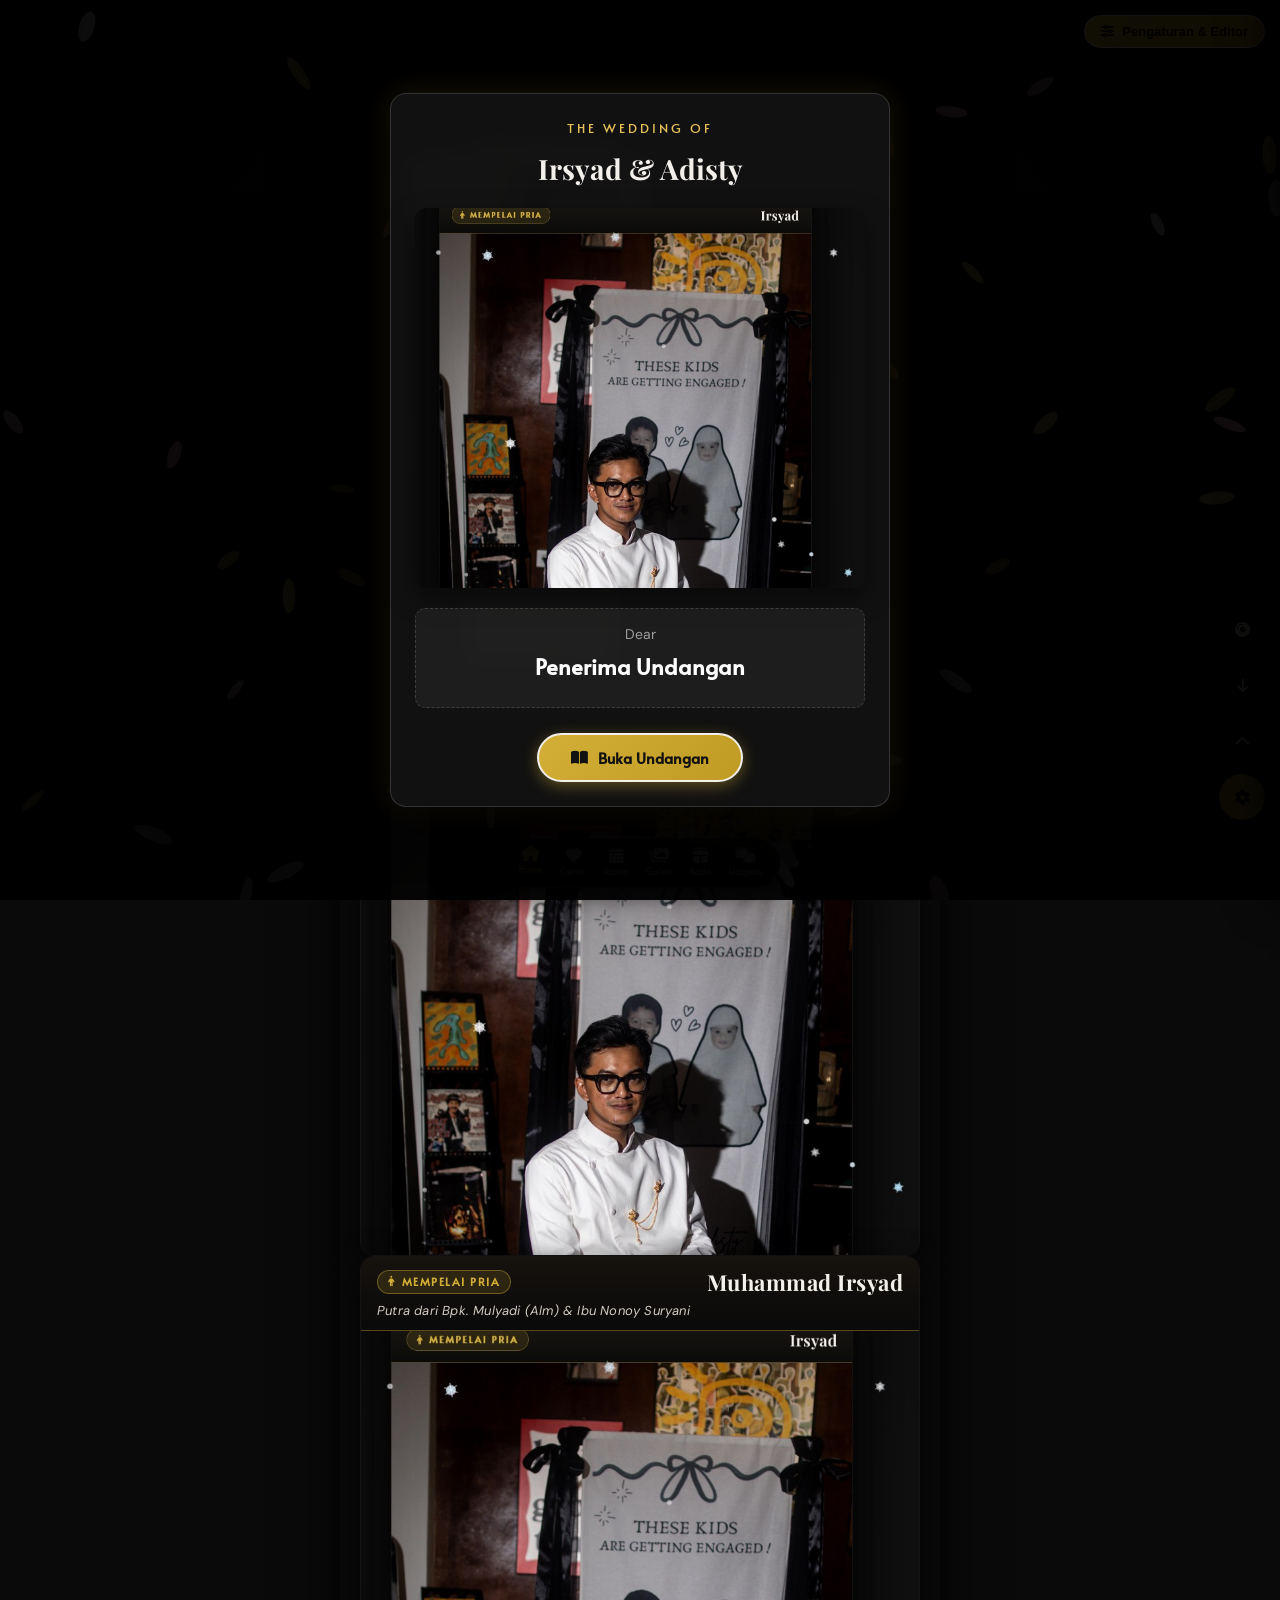
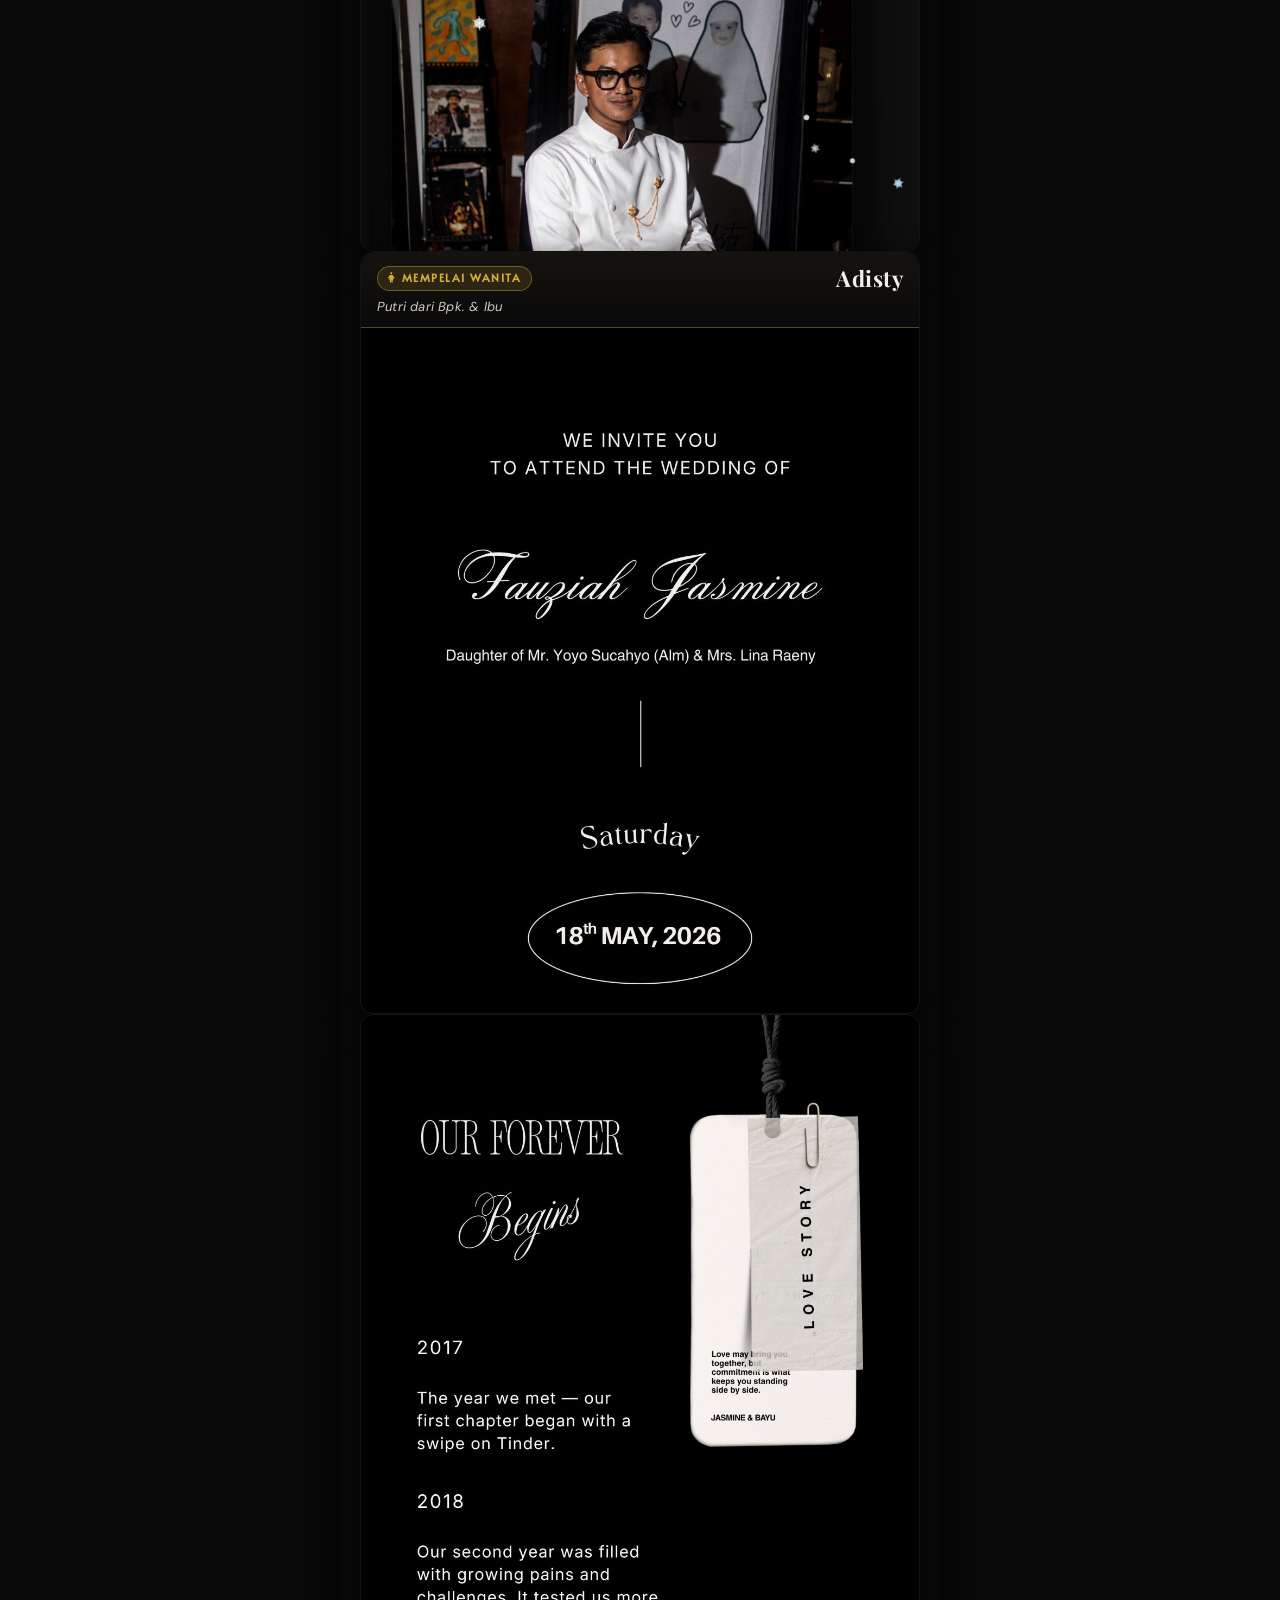
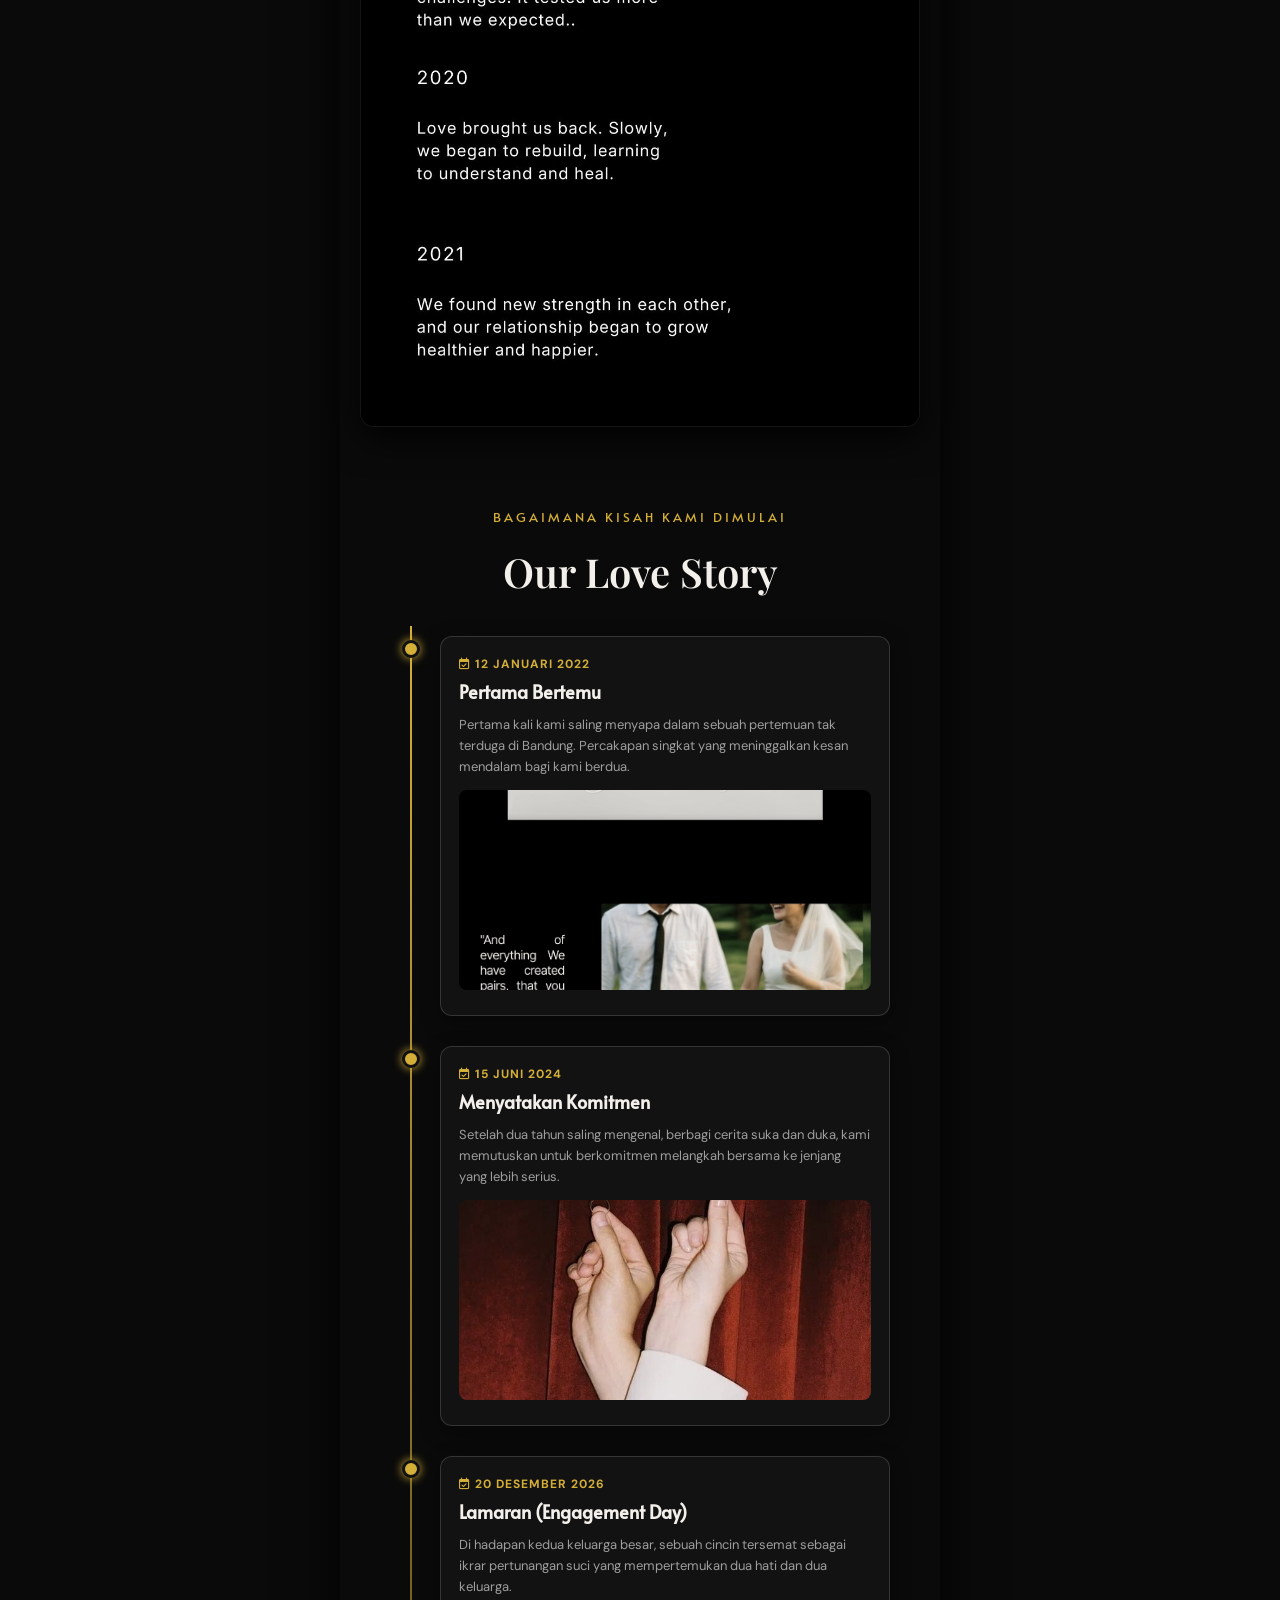
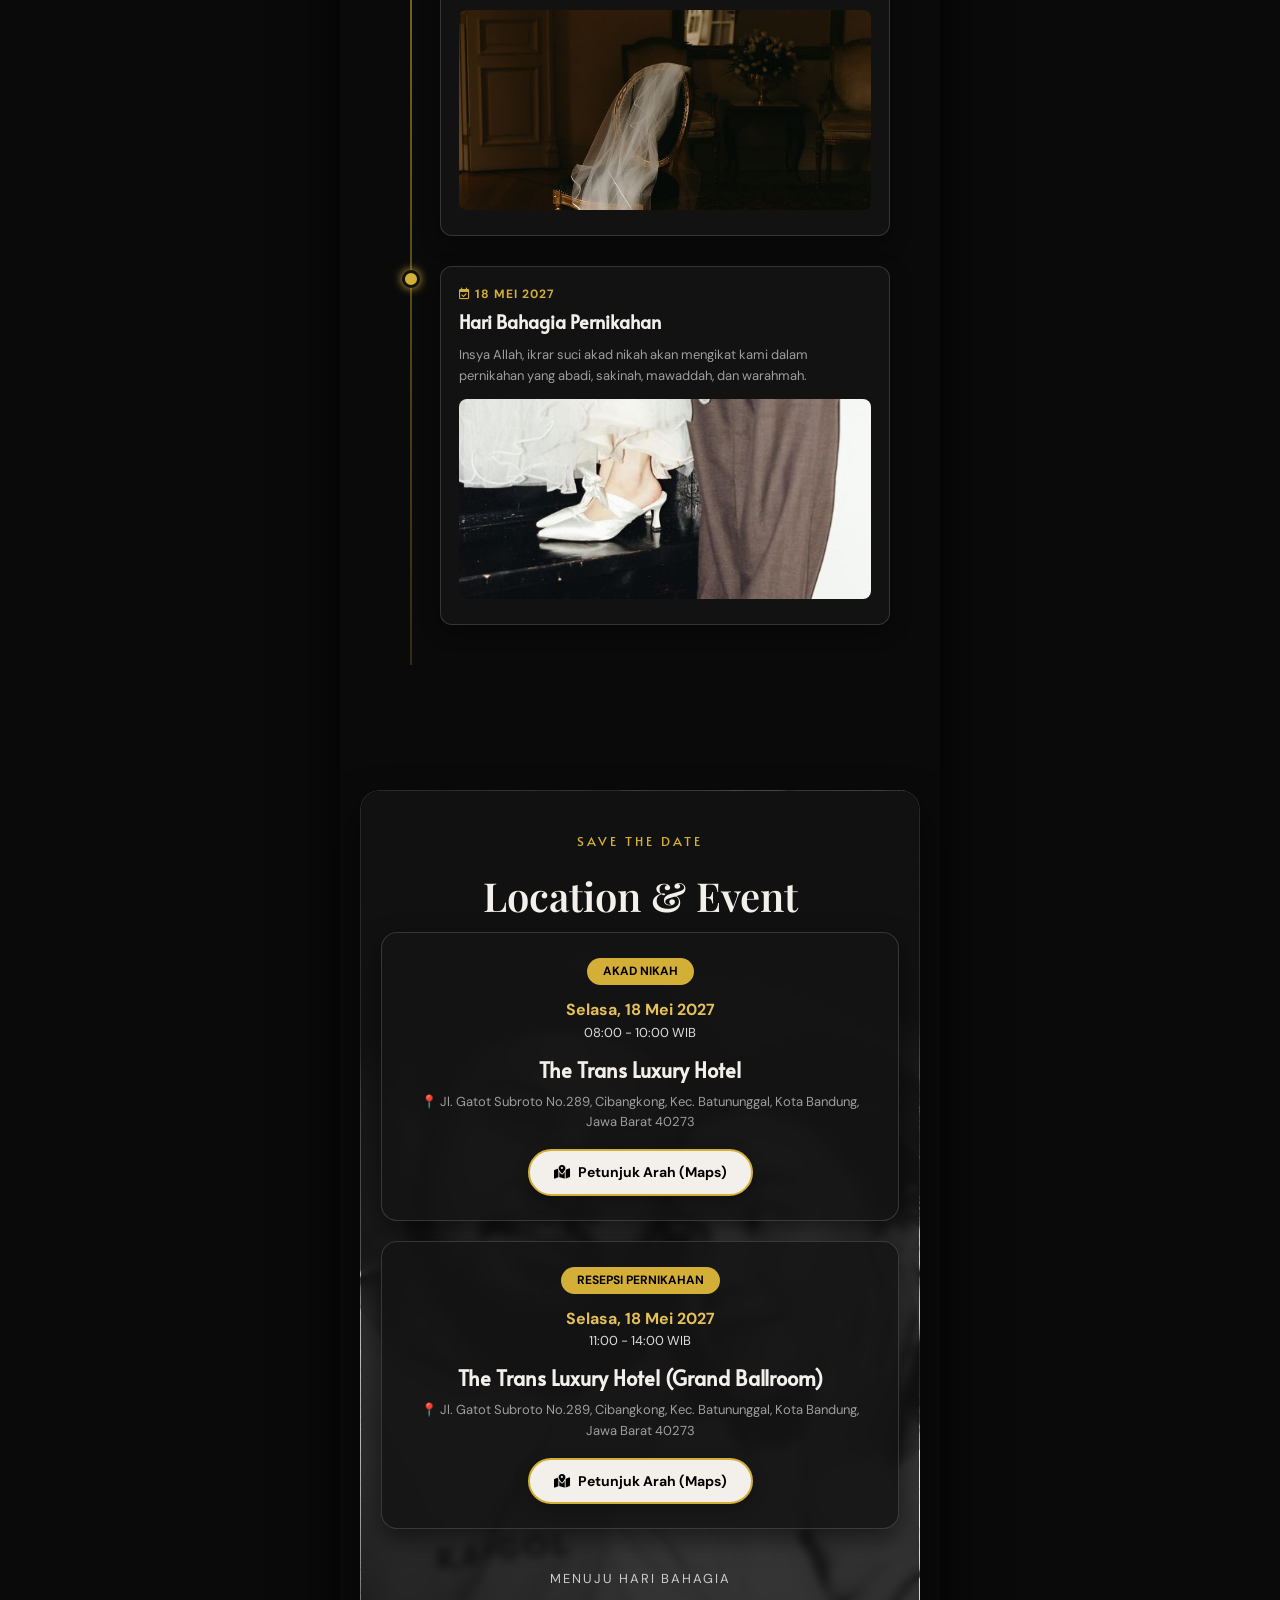
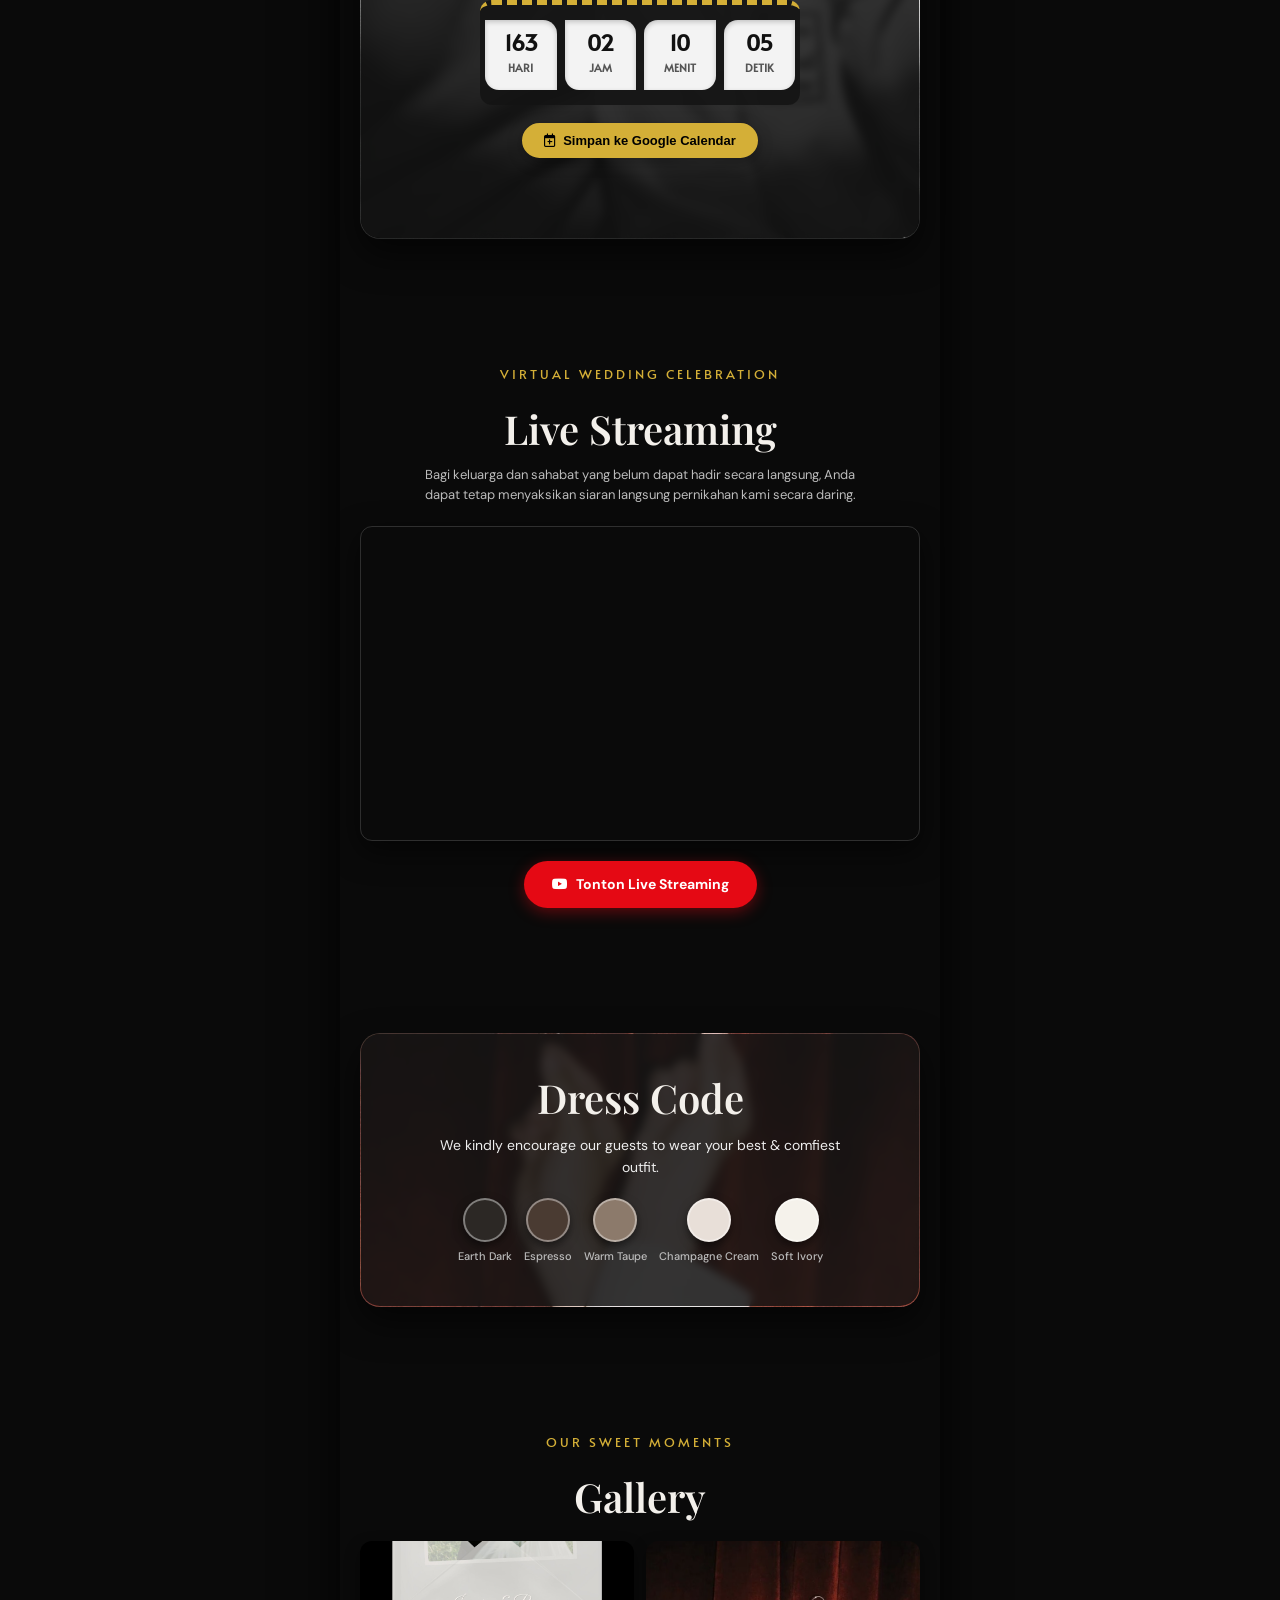
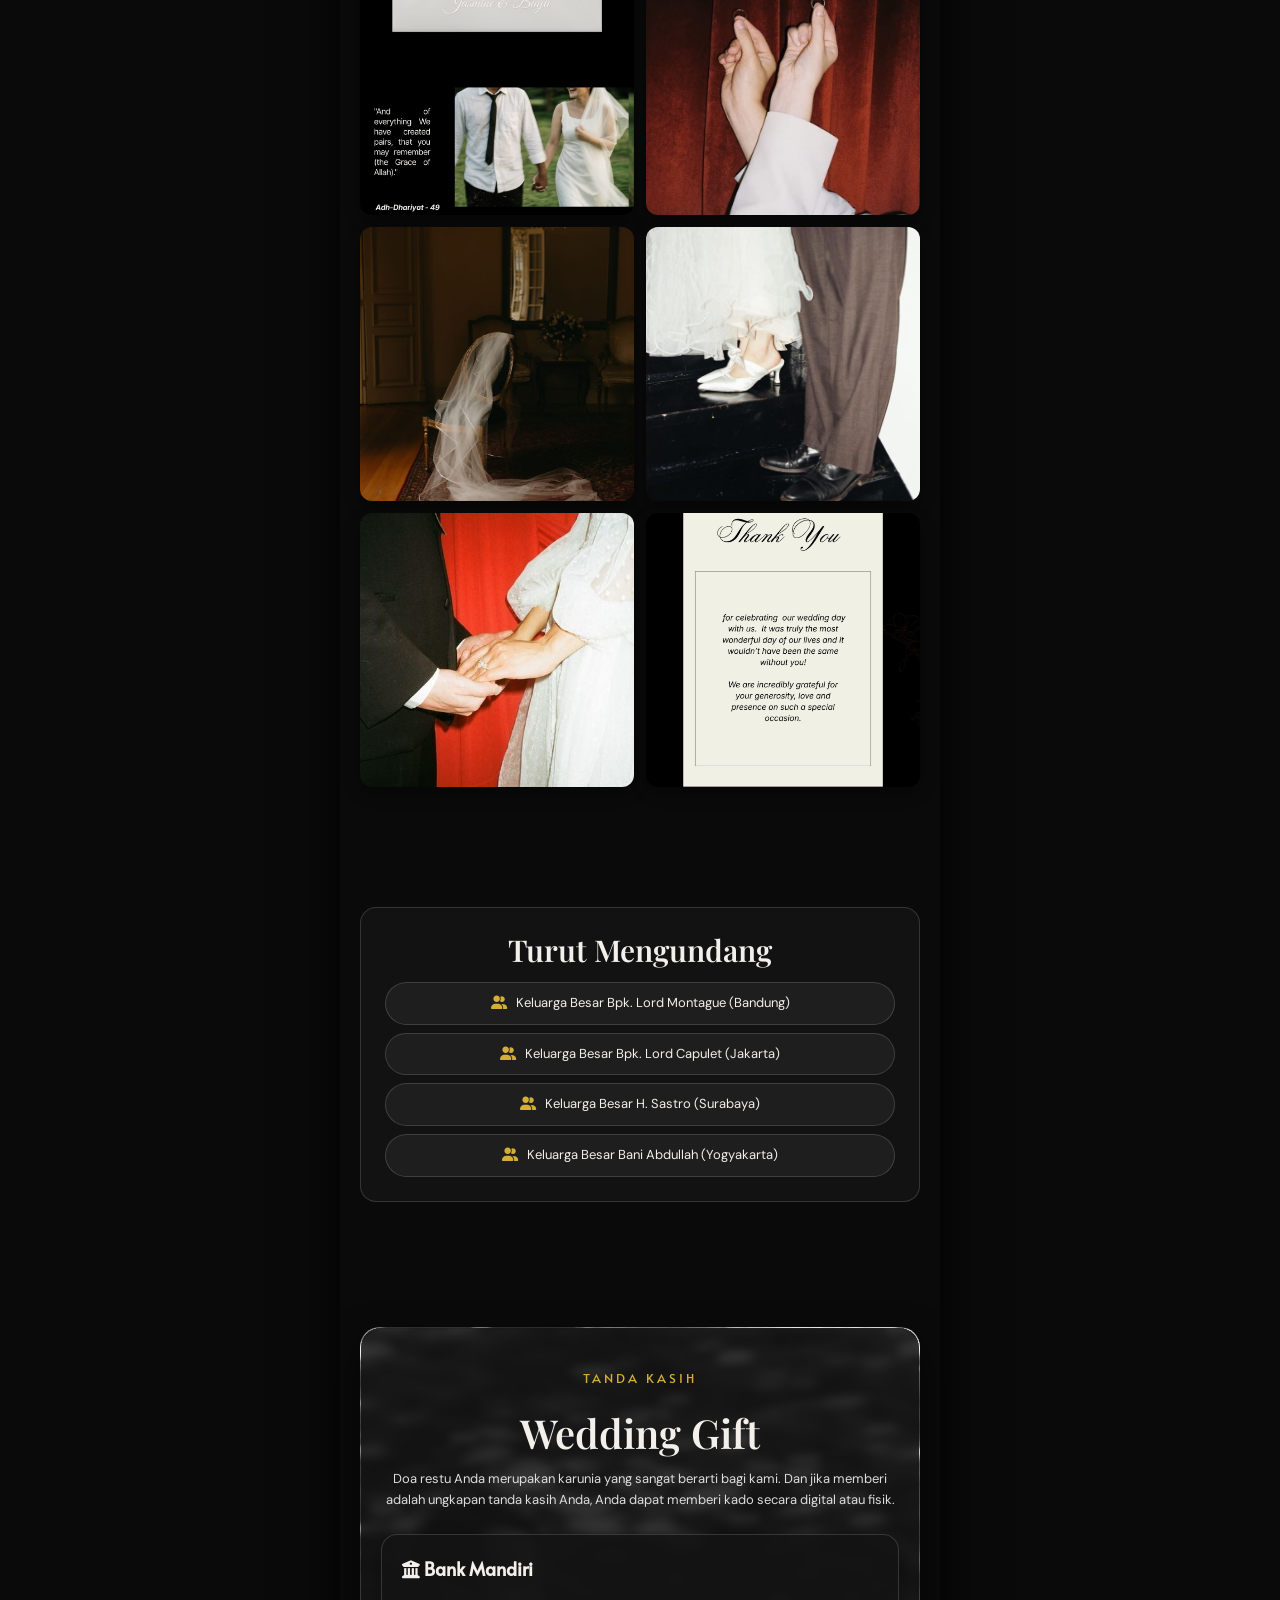
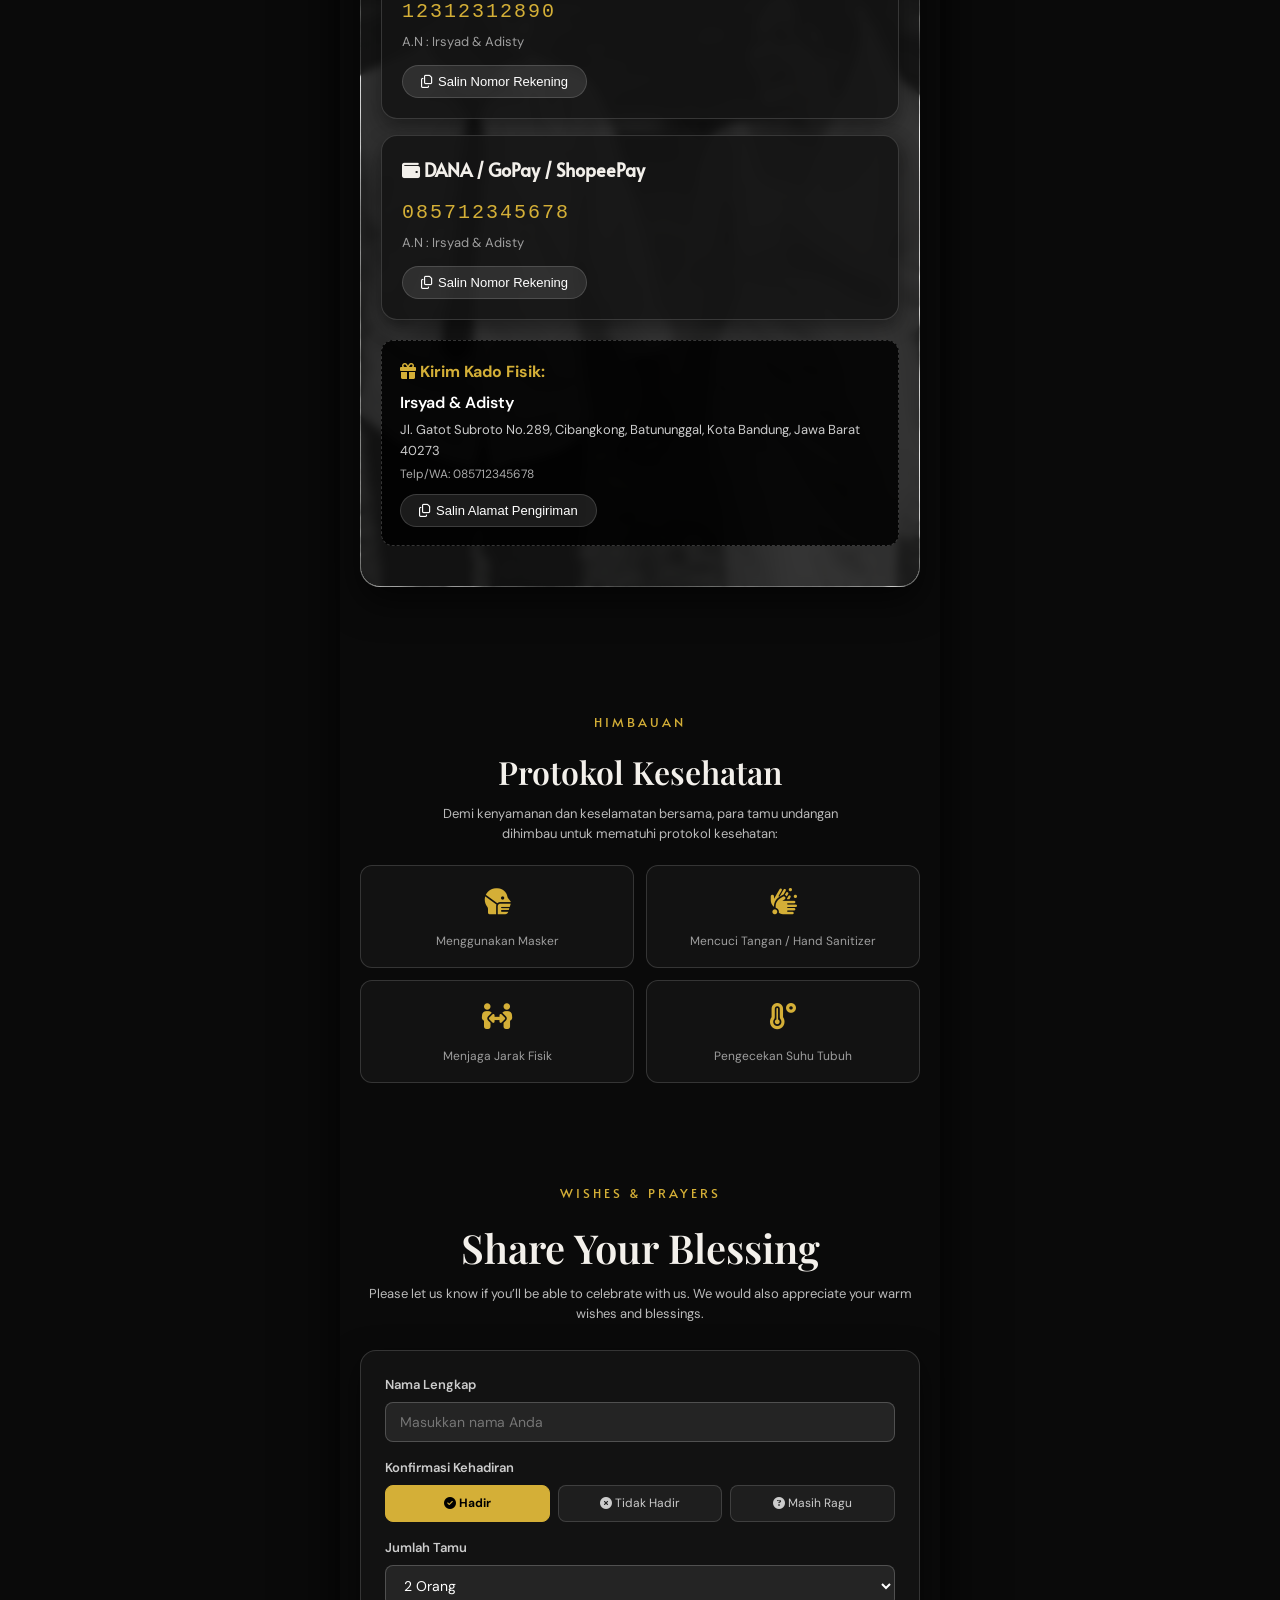
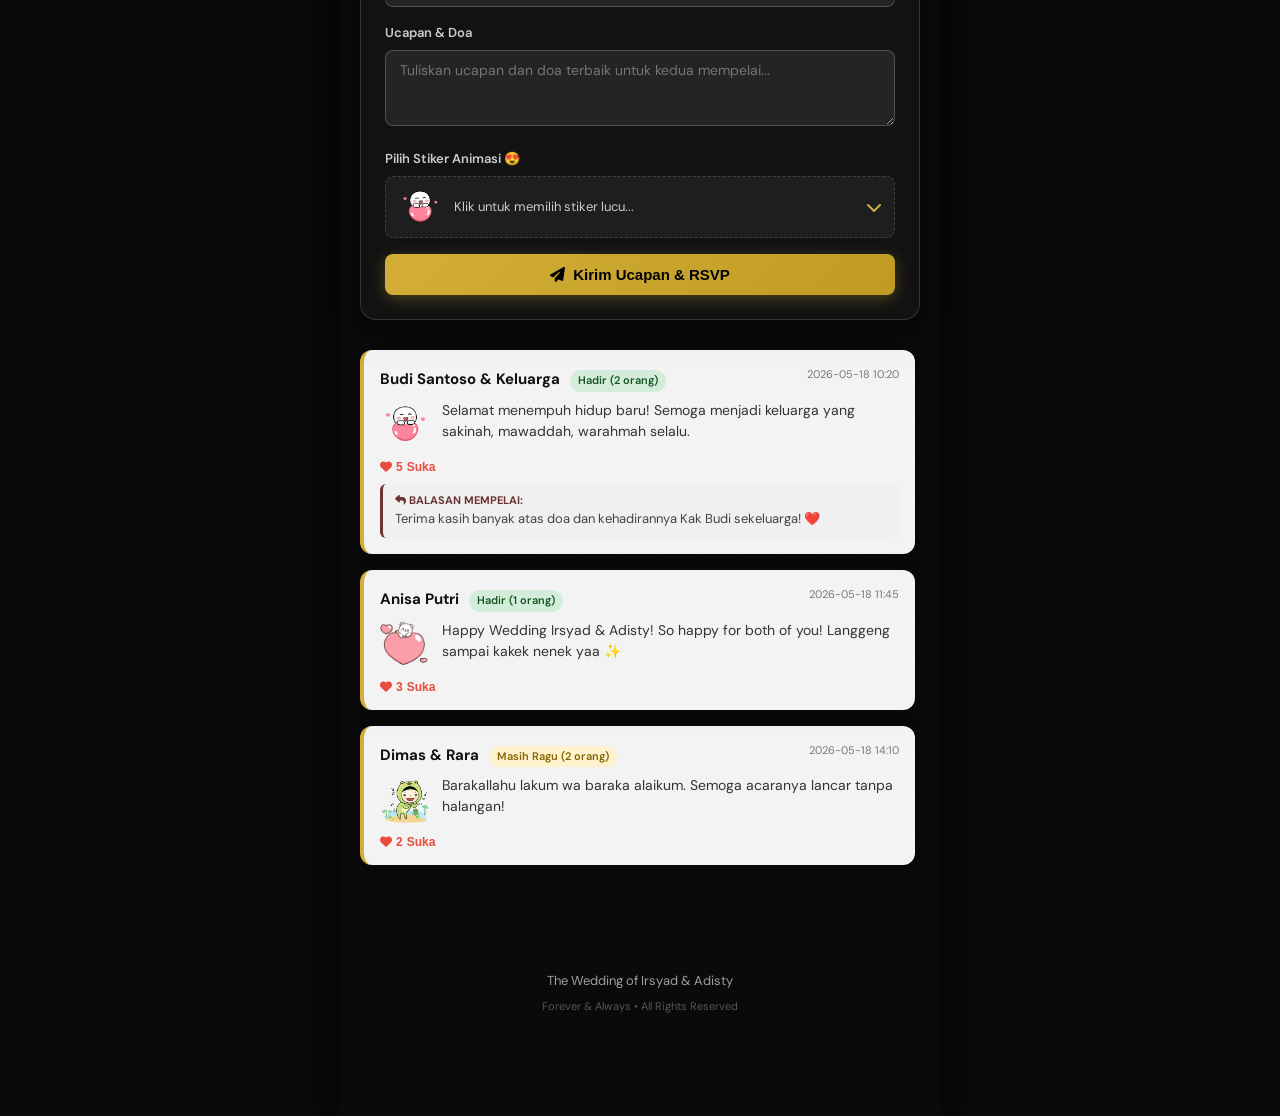
==== commit 37f37e4b: "feat(couple): Responsive couple typography for mobile & prominent parents info display - Adjusted gr" ====
--- a/index.html
+++ b/index.html
@@ -89,8 +89,13 @@
       <!-- Card 3: Mempelai Pria (The Groom) -->
       <div class="theme-hero-card do-animate kekiri">
         <div class="card-top-tag">
-          <span class="role-badge"><i class="fas fa-male"></i> MEMPELAI PRIA</span>
-          <h3 class="role-name" id="groom-header-name">Irsyad</h3>
+          <div class="card-tag-row">
+            <span class="role-badge"><i class="fas fa-male"></i> MEMPELAI PRIA</span>
+            <h3 class="role-name" id="groom-header-name">Muhammad Irsyad</h3>
+          </div>
+          <div class="role-parents-box">
+            <p class="role-parents-text" id="groom-parents-display">Putra dari Bpk. Mulyadi (Alm) & Ibu Nonoy Suryani</p>
+          </div>
         </div>
         <img src="assets/images/hero-couple-1.jpg" alt="Mempelai Pria (The Groom)" id="hero-c3">
       </div>
@@ -98,8 +103,13 @@
       <!-- Card 4: Mempelai Wanita (The Bride) -->
       <div class="theme-hero-card do-animate kekanan">
         <div class="card-top-tag">
-          <span class="role-badge"><i class="fas fa-female"></i> MEMPELAI WANITA</span>
-          <h3 class="role-name" id="bride-header-name">Adisty</h3>
+          <div class="card-tag-row">
+            <span class="role-badge"><i class="fas fa-female"></i> MEMPELAI WANITA</span>
+            <h3 class="role-name" id="bride-header-name">Adisty</h3>
+          </div>
+          <div class="role-parents-box">
+            <p class="role-parents-text" id="bride-parents-display">Putri dari Bpk. & Ibu</p>
+          </div>
         </div>
         <img src="assets/images/hero-couple-2.jpg" alt="Mempelai Wanita (The Bride)" id="hero-c2">
       </div>
--- a/css/invitation.css
+++ b/css/invitation.css
@@ -399,38 +399,85 @@
 
 /* Header Tag on Top of Couple Photo Cards */
 .card-top-tag {
-  padding: 14px 18px 12px;
-  background: linear-gradient(180deg, rgba(28, 24, 18, 0.98) 0%, rgba(12, 12, 12, 0.95) 100%);
-  border-bottom: 1px solid rgba(212, 175, 55, 0.3);
+  padding: 12px 16px 10px;
+  background: linear-gradient(180deg, rgba(22, 18, 14, 0.98) 0%, rgba(10, 10, 10, 0.96) 100%);
+  border-bottom: 1px solid rgba(212, 175, 55, 0.35);
+  display: flex;
+  flex-direction: column;
+  gap: 6px;
+  text-align: left;
+  position: relative;
+  z-index: 2;
+}
+
+.card-tag-row {
   display: flex;
   justify-content: space-between;
   align-items: center;
-  text-align: left;
+  gap: 10px;
+  flex-wrap: wrap;
 }
 
 .role-badge {
   font-family: var(--font-heading);
-  font-size: 11px;
-  font-weight: 600;
+  font-size: 10.5px;
+  font-weight: 700;
   text-transform: uppercase;
-  letter-spacing: 2px;
-  color: var(--primary-color);
-  background: rgba(212, 175, 55, 0.12);
-  border: 1px solid rgba(212, 175, 55, 0.35);
-  padding: 4px 12px;
+  letter-spacing: 1.5px;
+  color: var(--primary-color, #d4af37);
+  background: rgba(212, 175, 55, 0.14);
+  border: 1px solid rgba(212, 175, 55, 0.4);
+  padding: 3px 10px;
   border-radius: 20px;
   display: inline-flex;
   align-items: center;
-  gap: 6px;
+  gap: 5px;
+  white-space: nowrap;
 }
 
 .role-name {
   font-family: var(--font-title);
-  font-size: 19px;
-  font-weight: 600;
-  color: var(--secondary-color);
+  font-size: clamp(17px, 4.5vw, 22px);
+  font-weight: 700;
+  color: var(--secondary-color, #f3f0eb);
   margin: 0;
   letter-spacing: 0.5px;
+  line-height: 1.2;
+}
+
+.role-parents-box {
+  display: flex;
+  align-items: center;
+  gap: 6px;
+  margin-top: 1px;
+}
+
+.role-parents-text {
+  font-family: var(--font-body);
+  font-size: clamp(11px, 3.2vw, 13px);
+  color: #d1cbc2;
+  margin: 0;
+  line-height: 1.4;
+  letter-spacing: 0.2px;
+  font-style: italic;
+}
+
+@media (max-width: 480px) {
+  .card-top-tag {
+    padding: 10px 14px 8px;
+    gap: 4px;
+  }
+  .role-name {
+    font-size: clamp(16px, 4.8vw, 20px);
+  }
+  .role-badge {
+    font-size: 9.5px;
+    padding: 2px 8px;
+    letter-spacing: 1px;
+  }
+  .role-parents-text {
+    font-size: 11.5px;
+  }
 }
 
 /* Card 1: Photostrip Bookmark + Quran Verse Side-by-Side */
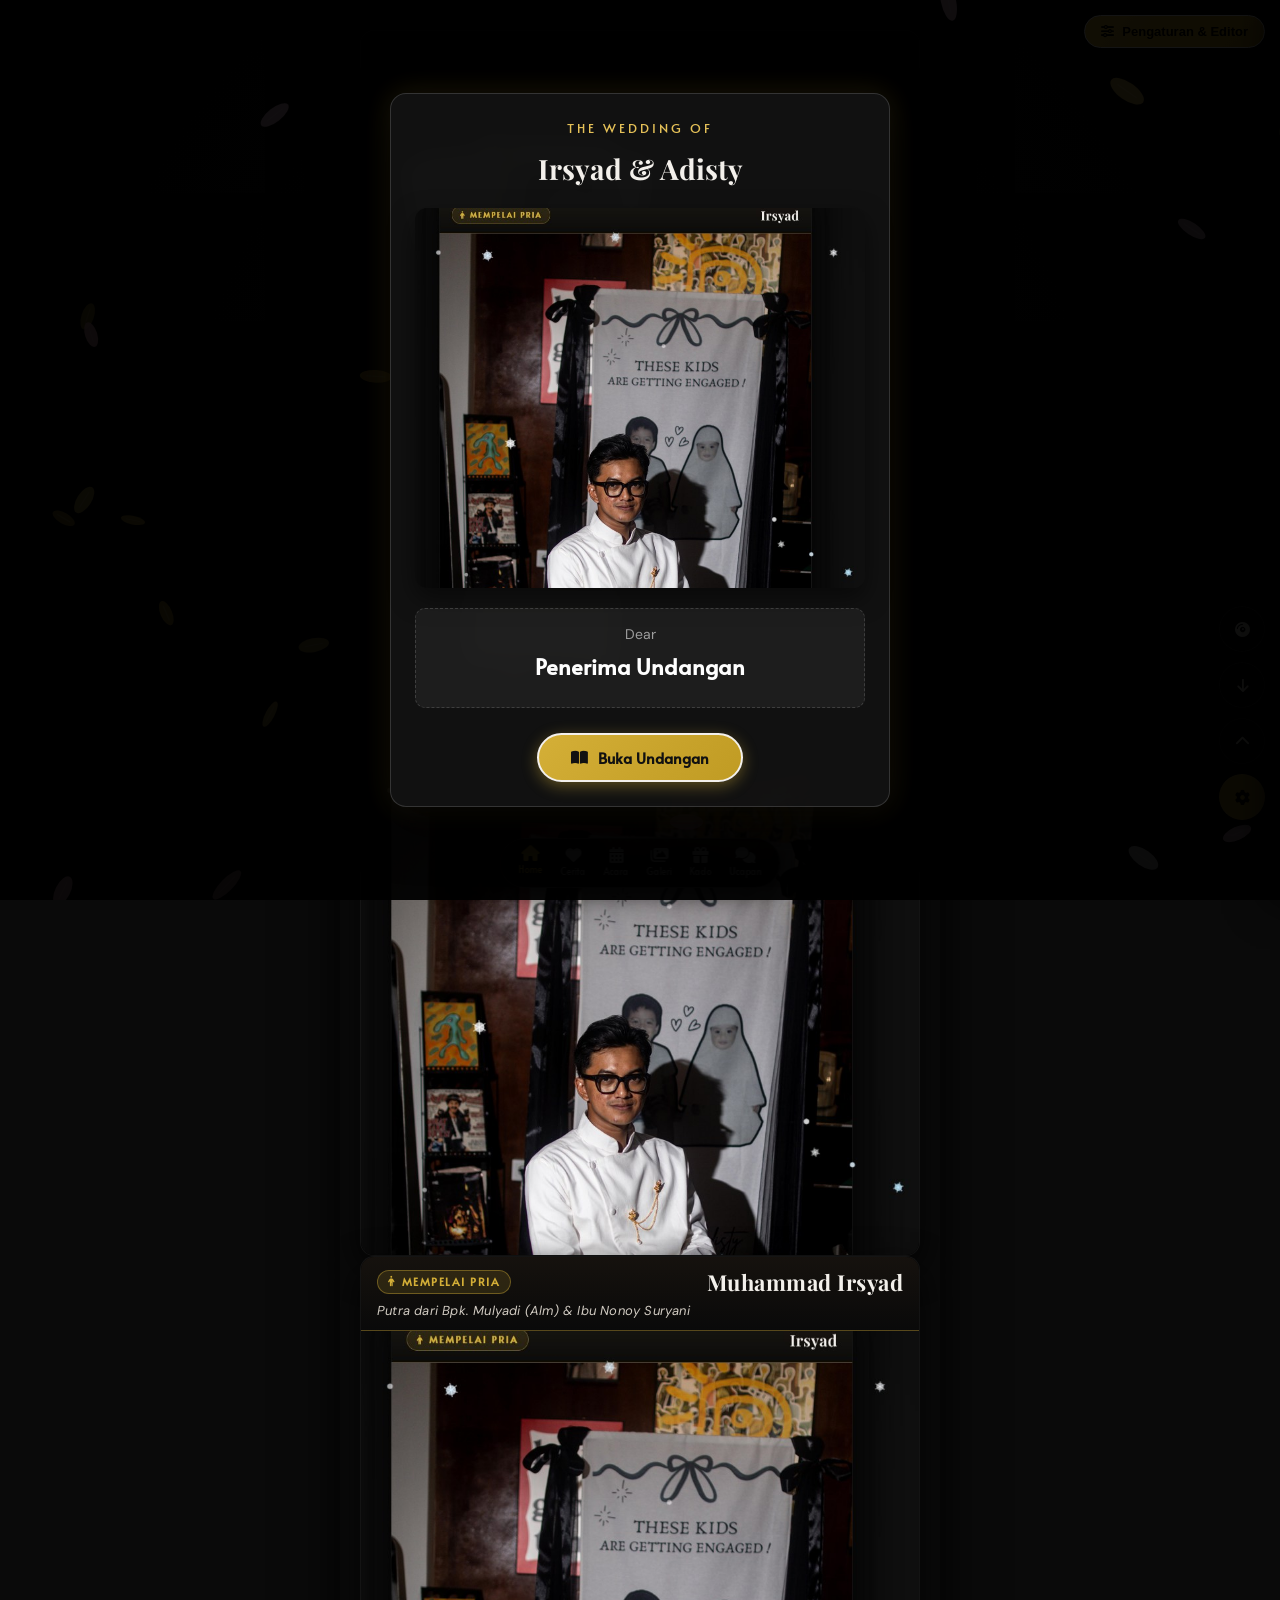
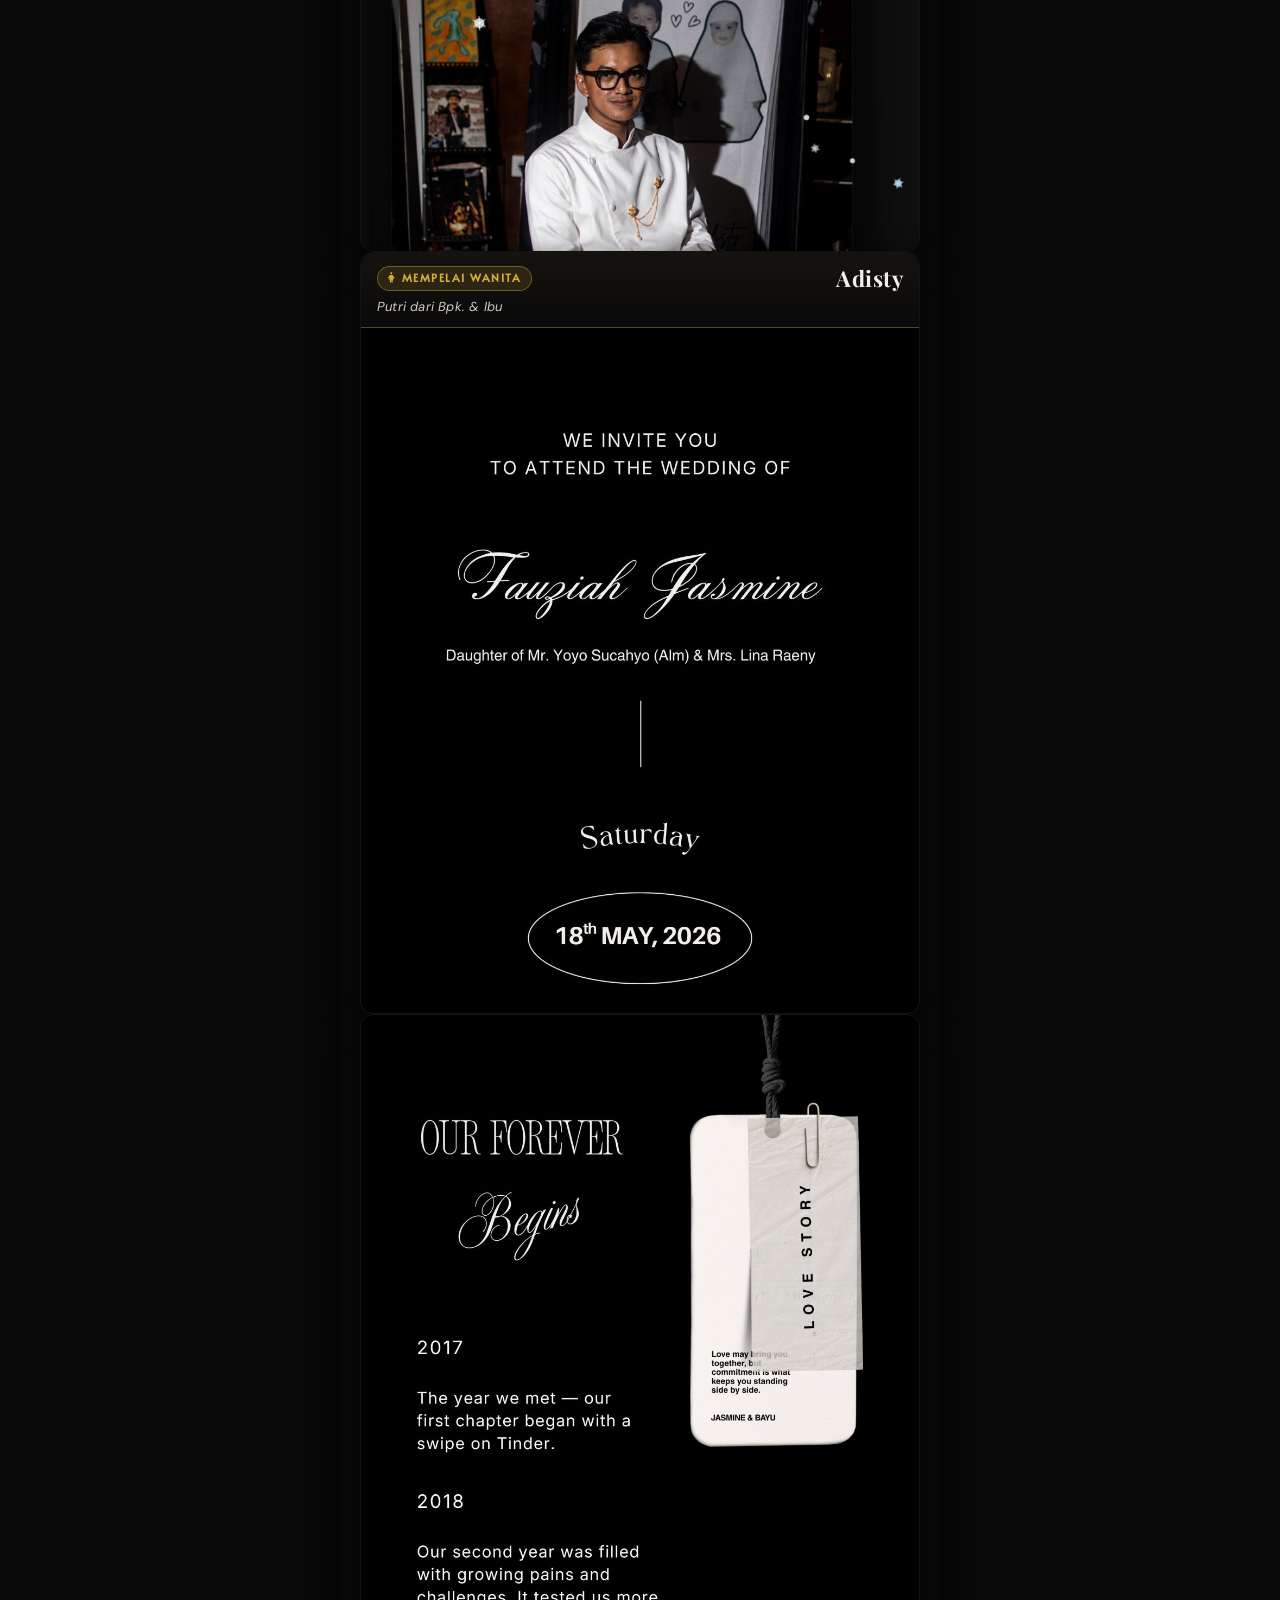
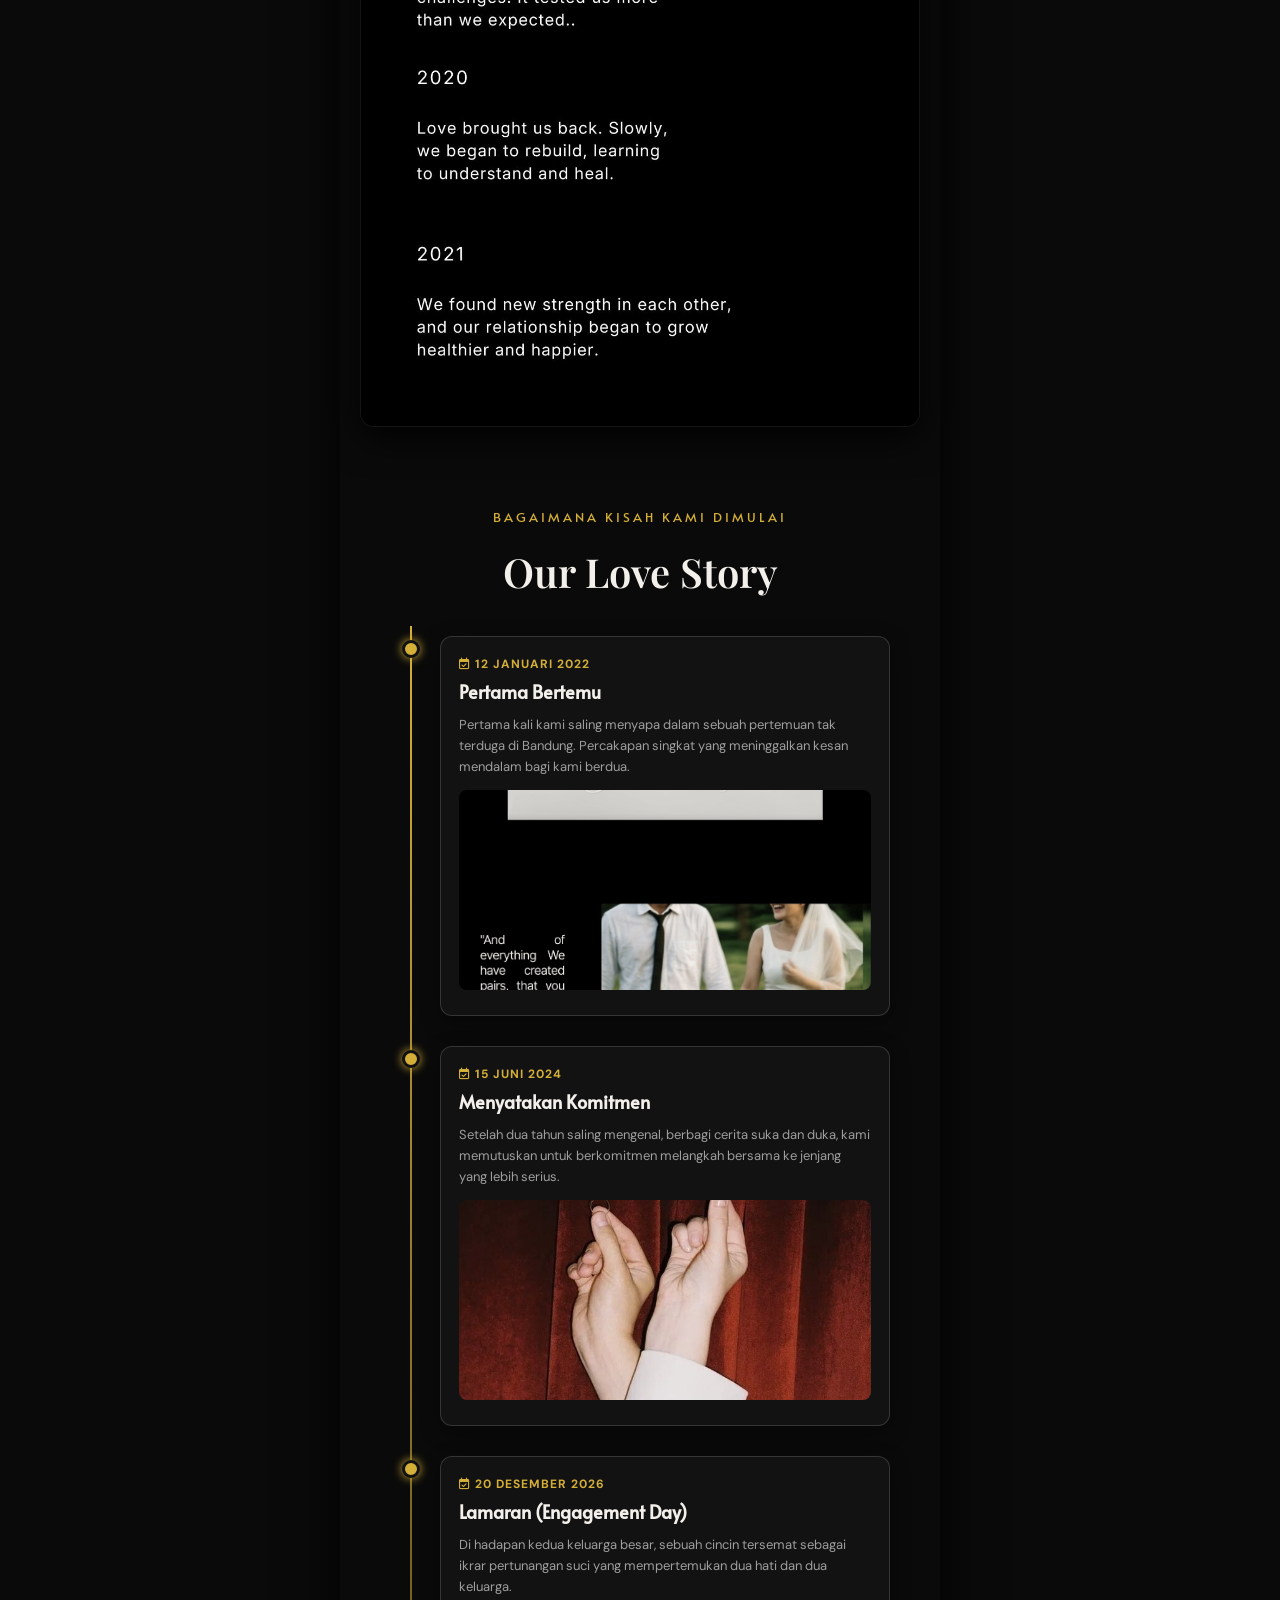
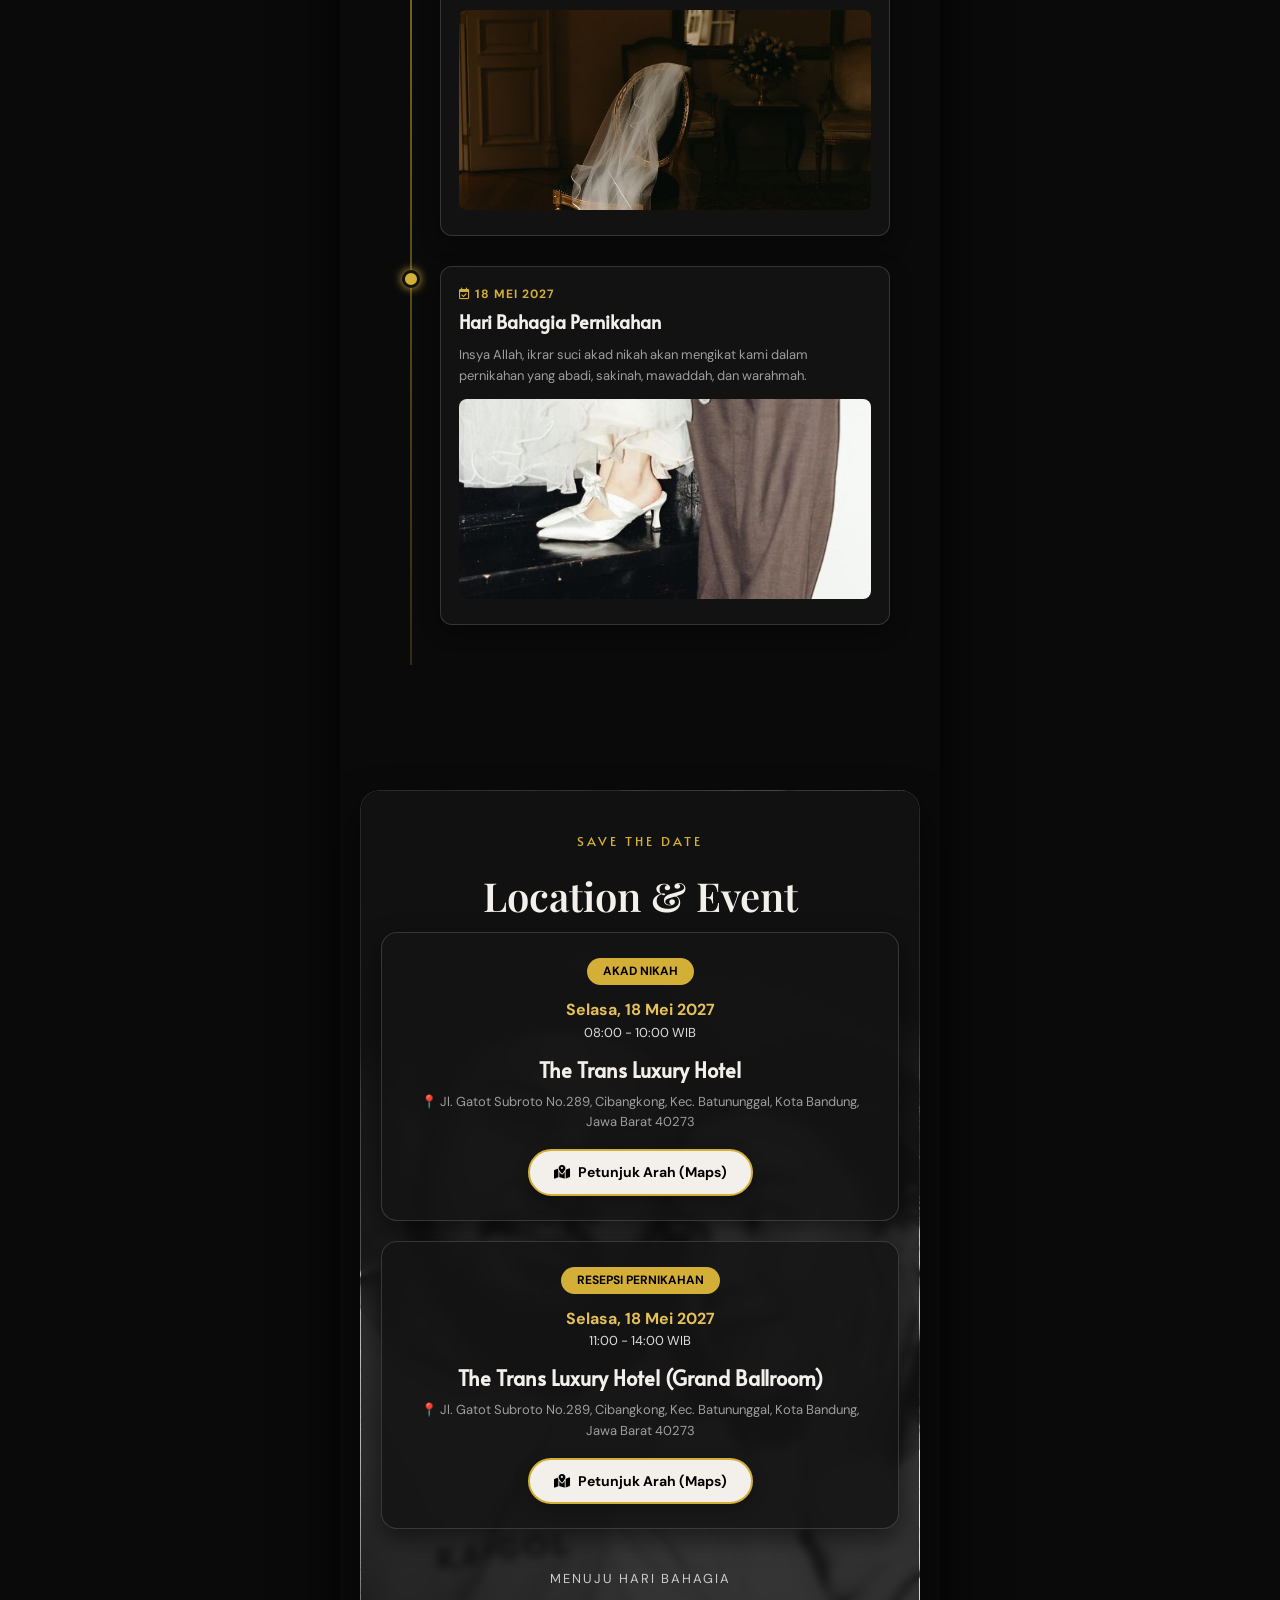
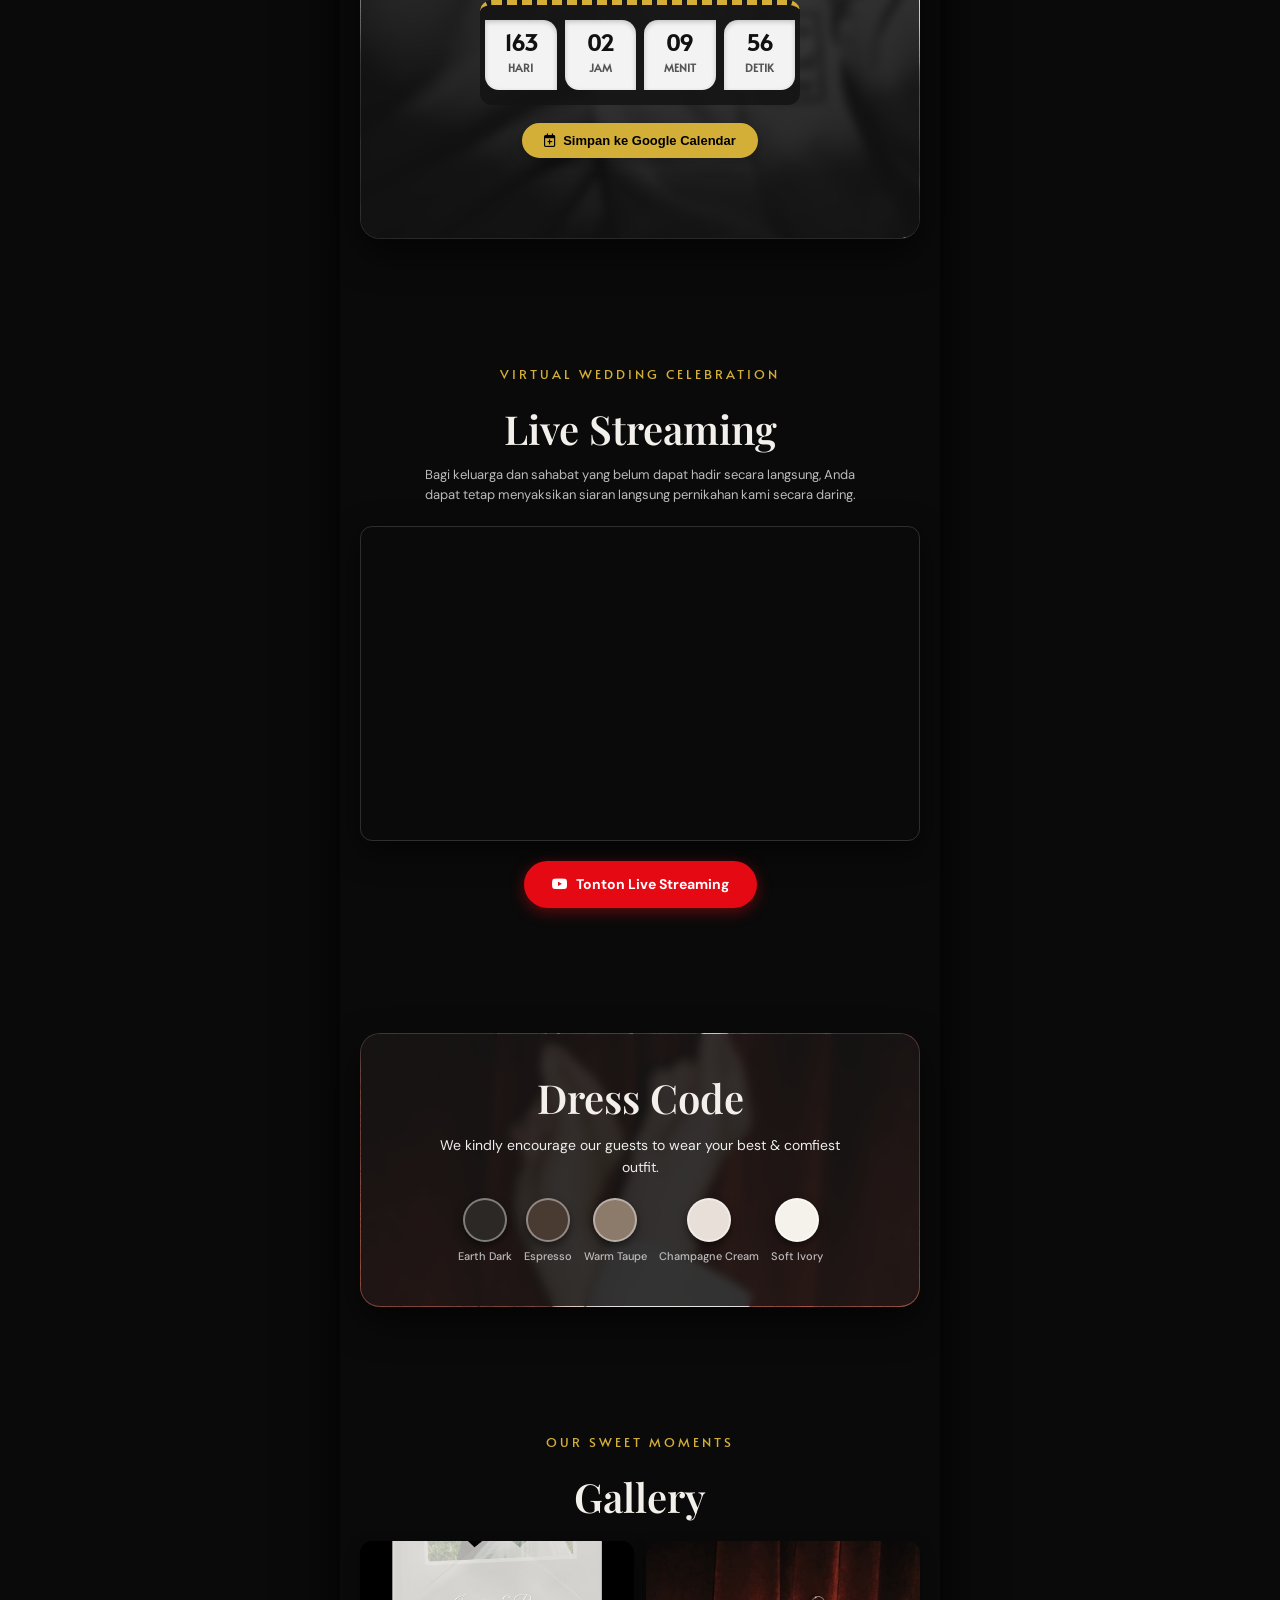
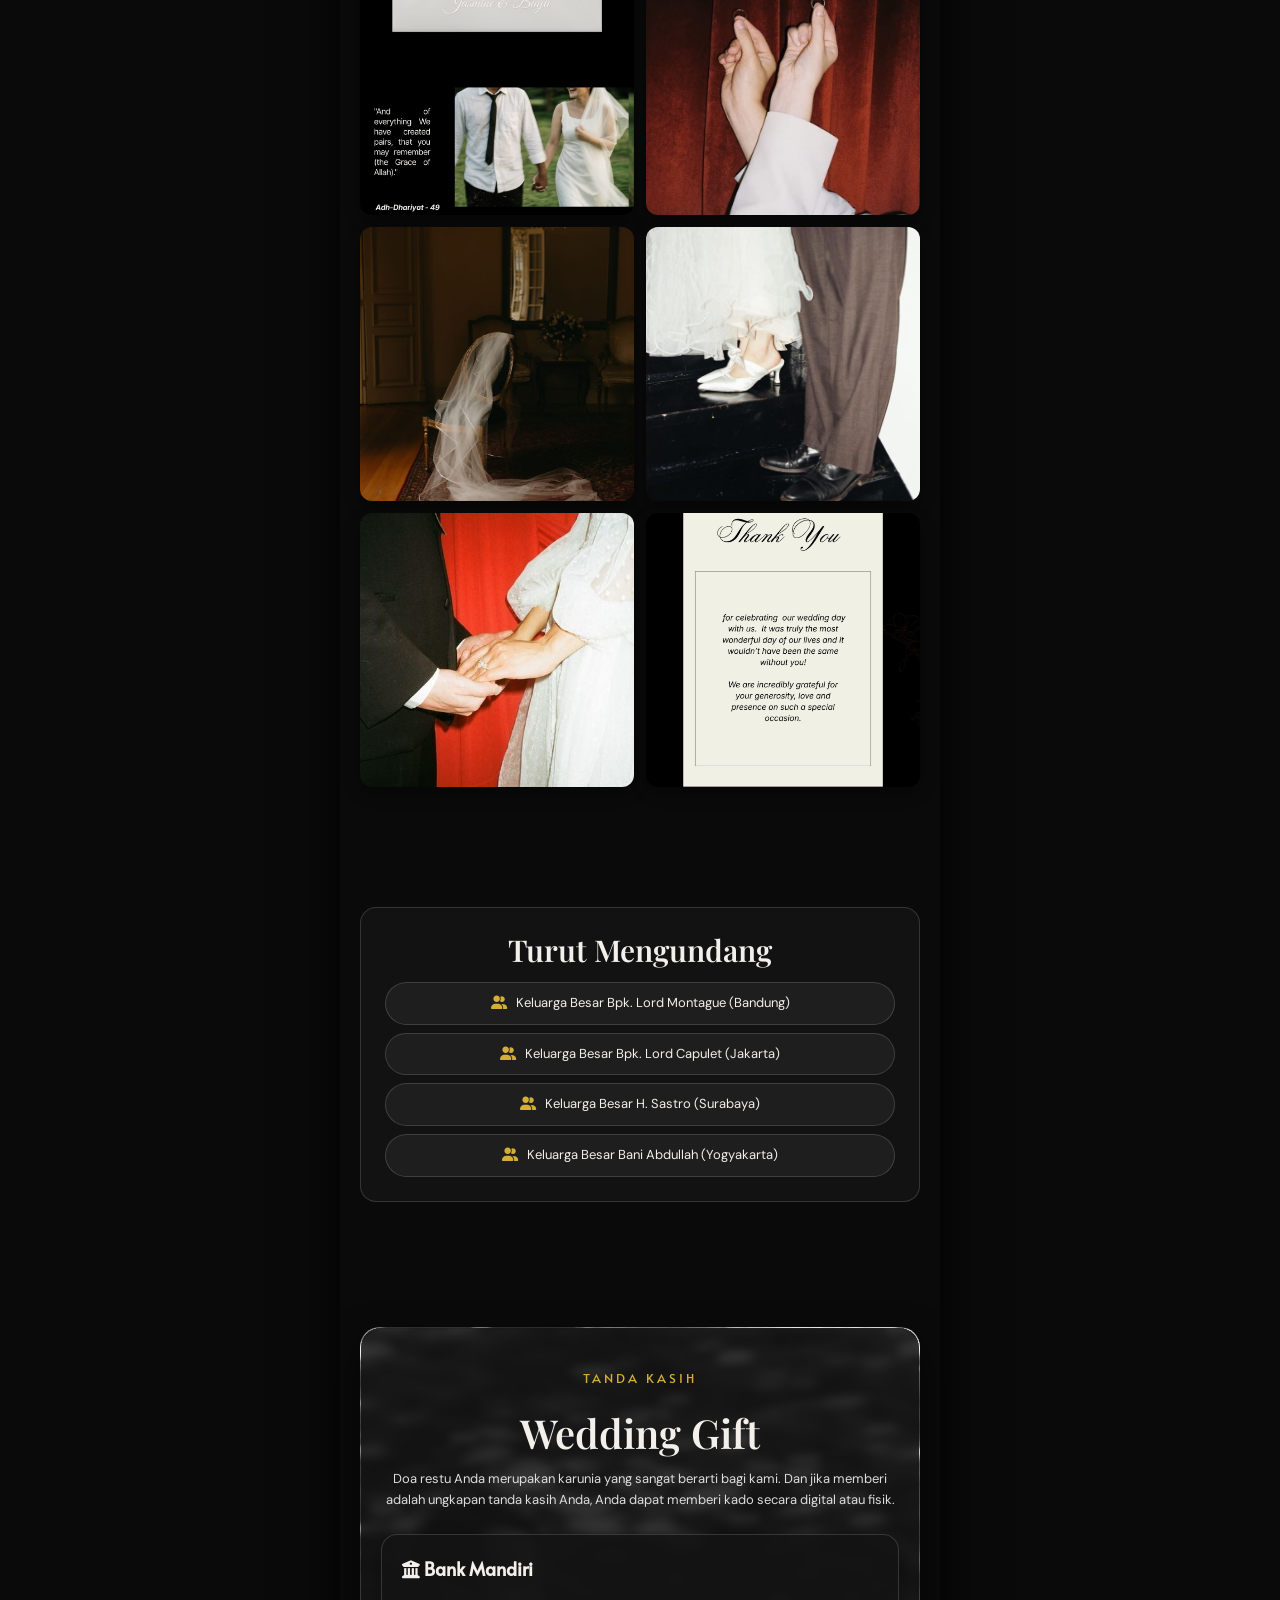
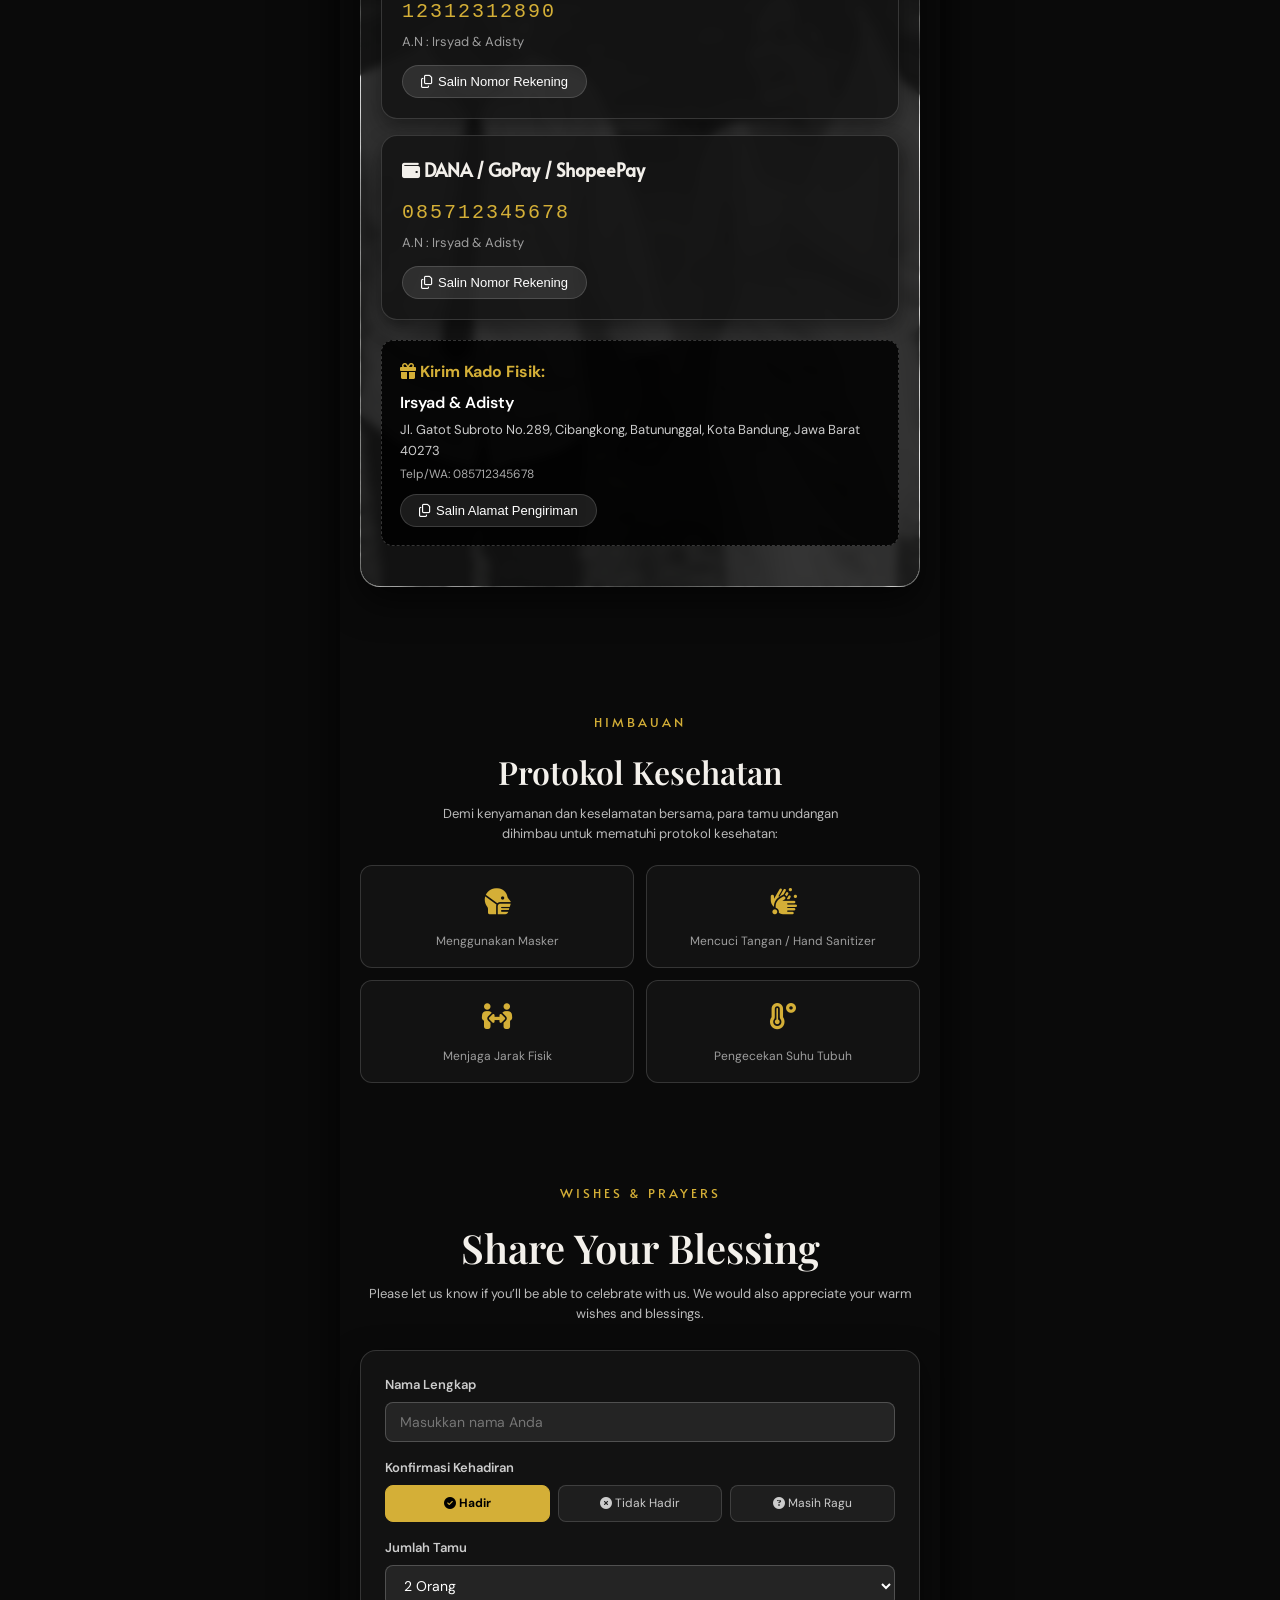
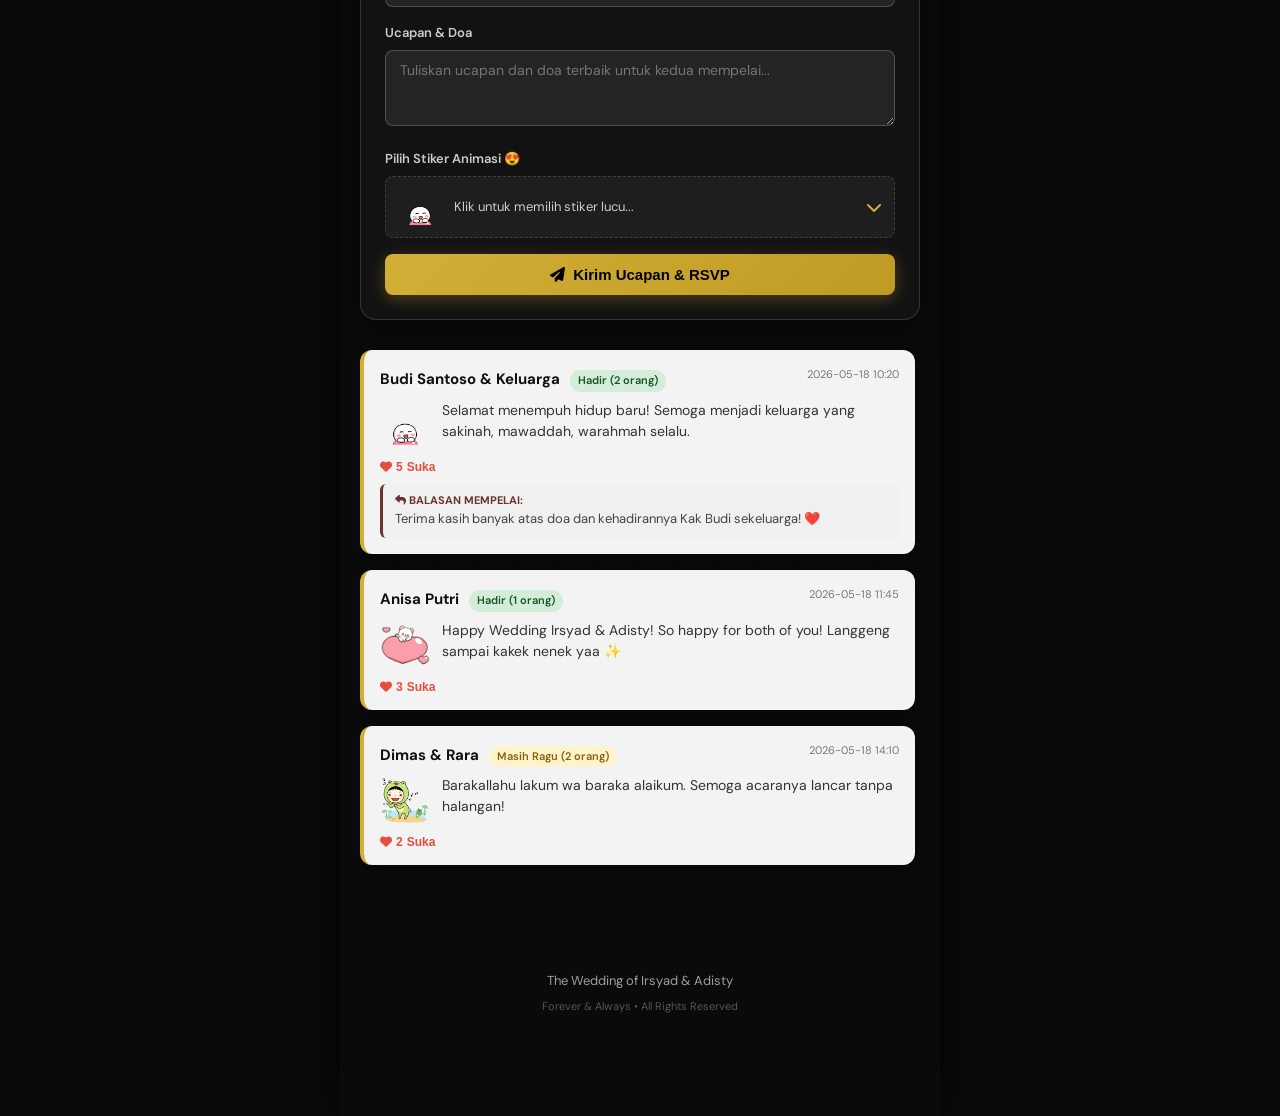
==== commit 00d3f40f: "fix(invitation): Resolve TDZ ReferenceError on lightbox & admin init, bump asset versions" ====
--- a/index.html
+++ b/index.html
@@ -14,8 +14,8 @@
   <link rel="stylesheet" href="https://cdnjs.cloudflare.com/ajax/libs/font-awesome/6.4.0/css/all.min.css">
   
   <!-- CSS Stylesheets with Cache-Busting Versioning -->
-  <link rel="stylesheet" href="css/invitation.css?v=20260829.3">
-  <link rel="stylesheet" href="css/admin.css?v=20260829.3">
+  <link rel="stylesheet" href="css/invitation.css?v=20260905.1">
+  <link rel="stylesheet" href="css/admin.css?v=20260905.1">
 </head>
 <body>
 
@@ -1348,10 +1348,10 @@
   </div>
 
   <!-- Scripts with Cache-Busting Versioning -->
-  <script src="js/data-store.js?v=20260829.3"></script>
-  <script src="js/particles-engine.js?v=20260829.3"></script>
-  <script src="js/invitation.js?v=20260829.3"></script>
-  <script src="js/admin.js?v=20260829.3"></script>
+  <script src="js/data-store.js?v=20260905.1"></script>
+  <script src="js/particles-engine.js?v=20260905.1"></script>
+  <script src="js/invitation.js?v=20260905.1"></script>
+  <script src="js/admin.js?v=20260905.1"></script>
 </body>
 </html>
 
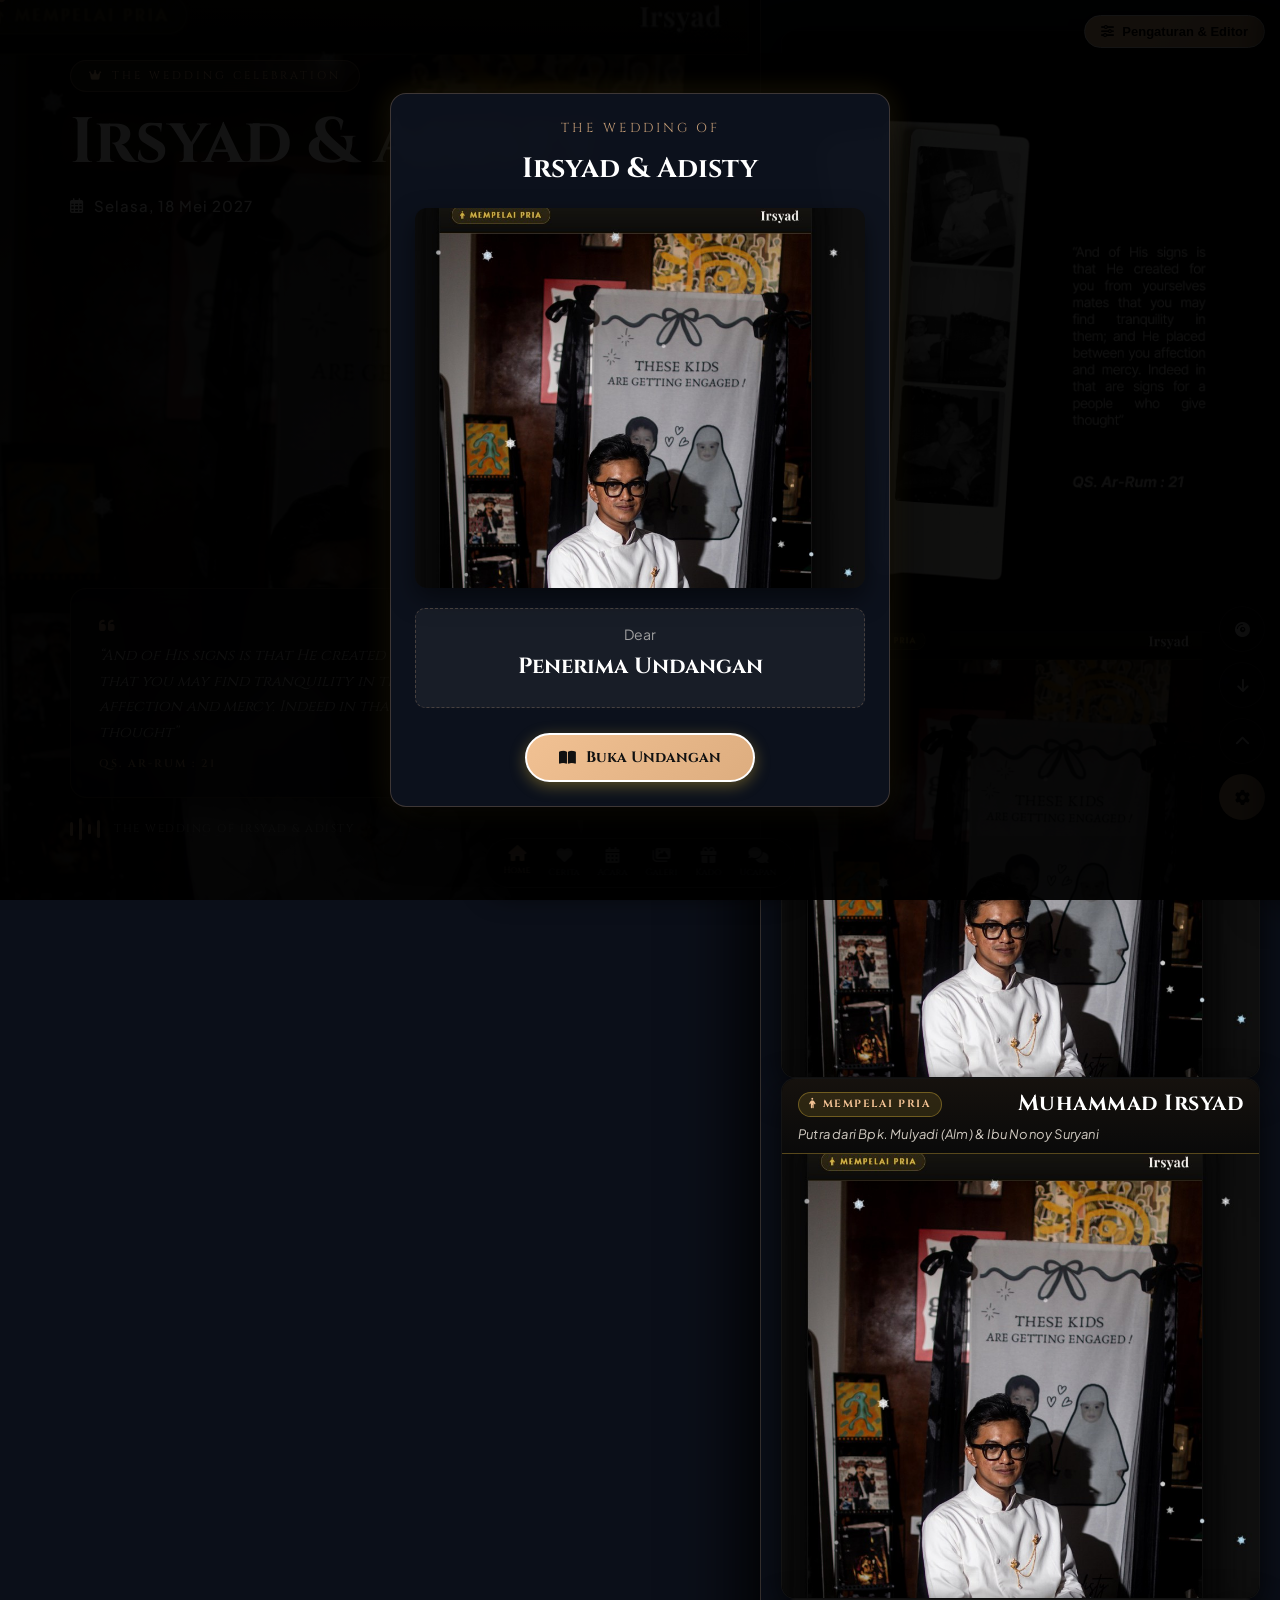
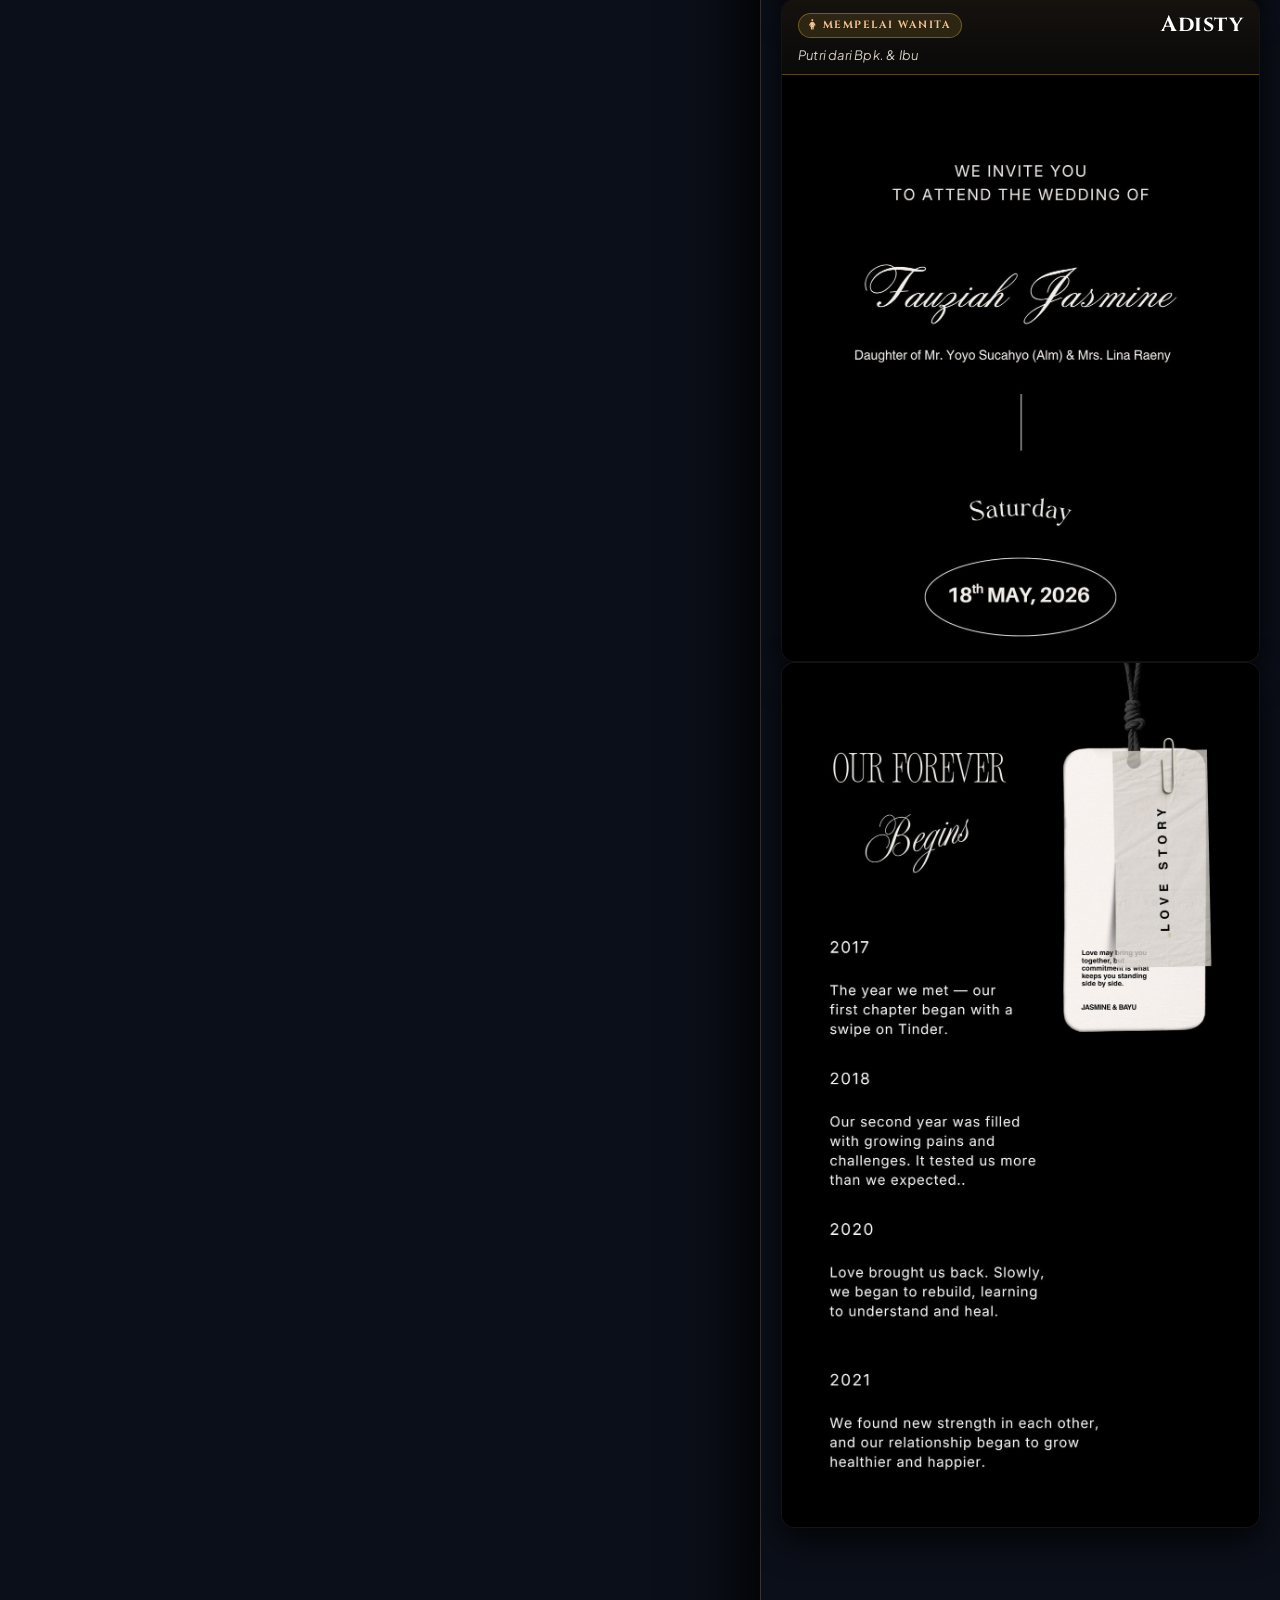
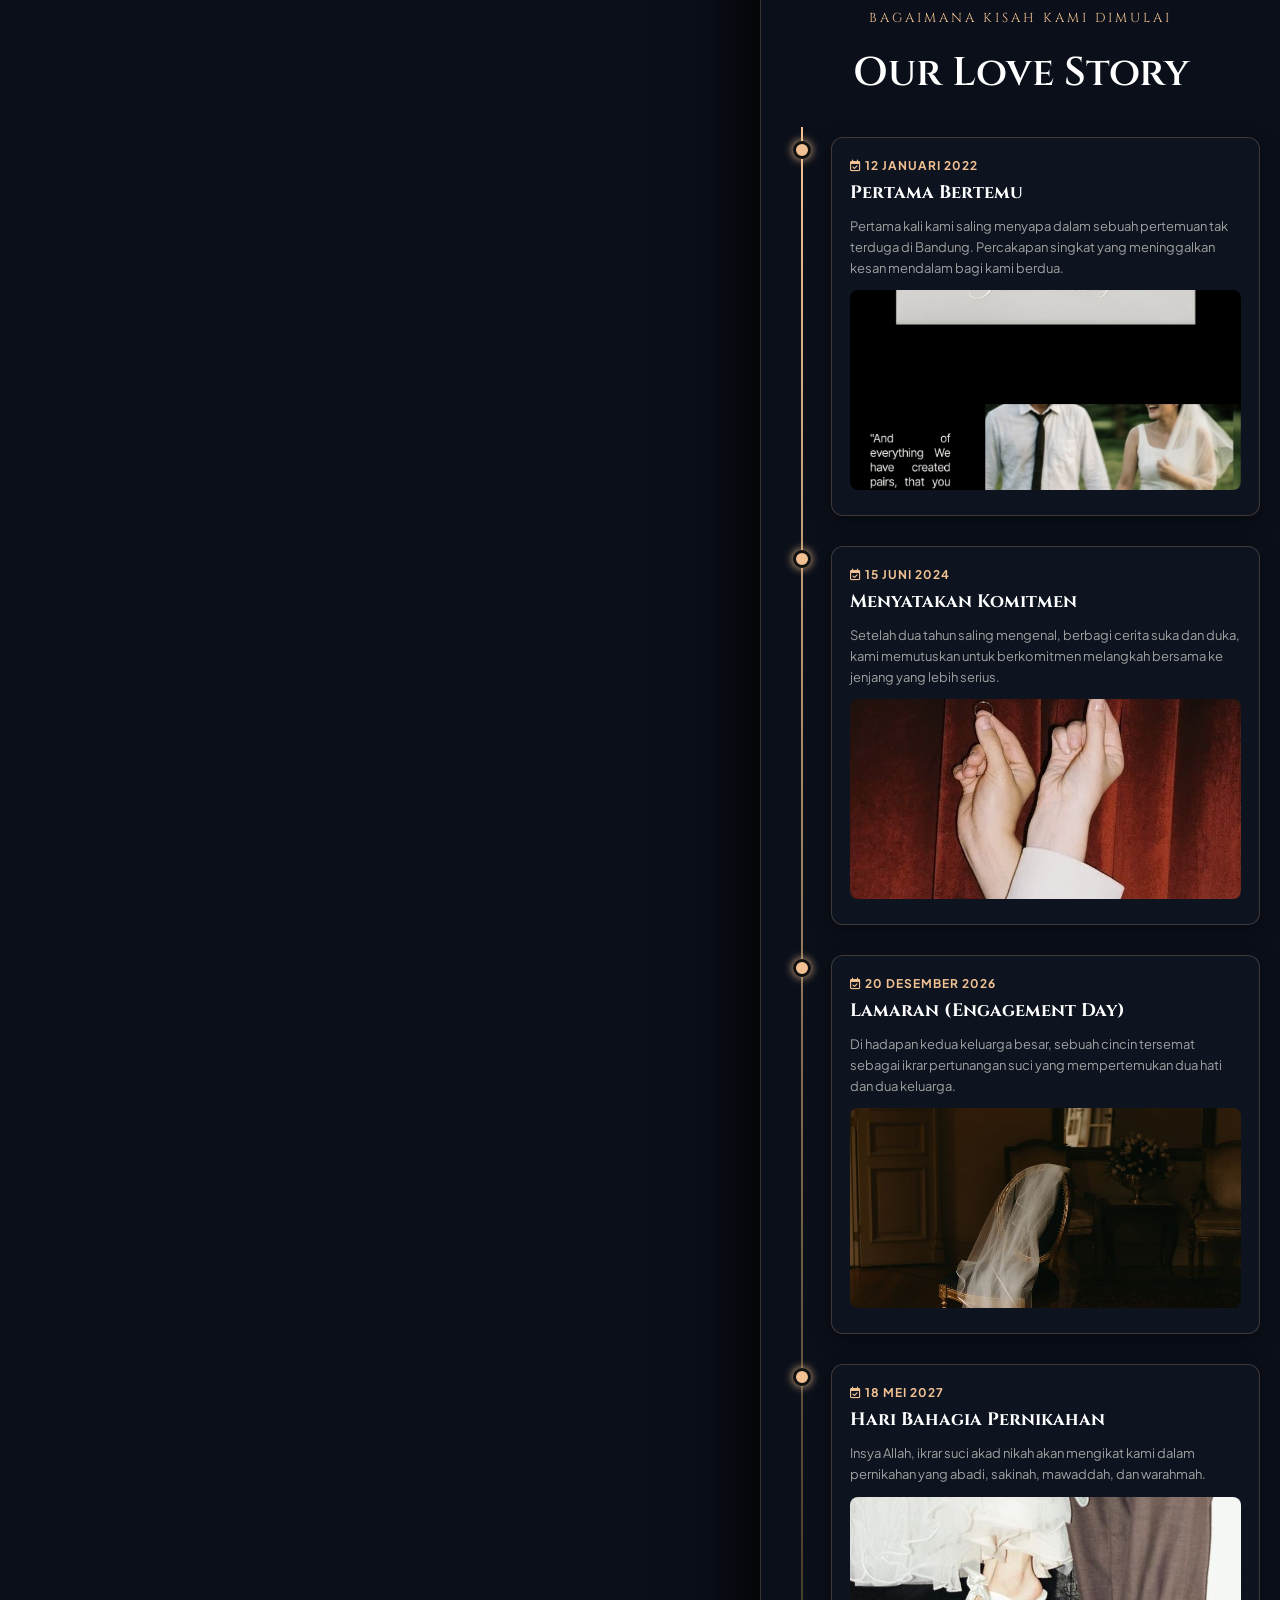
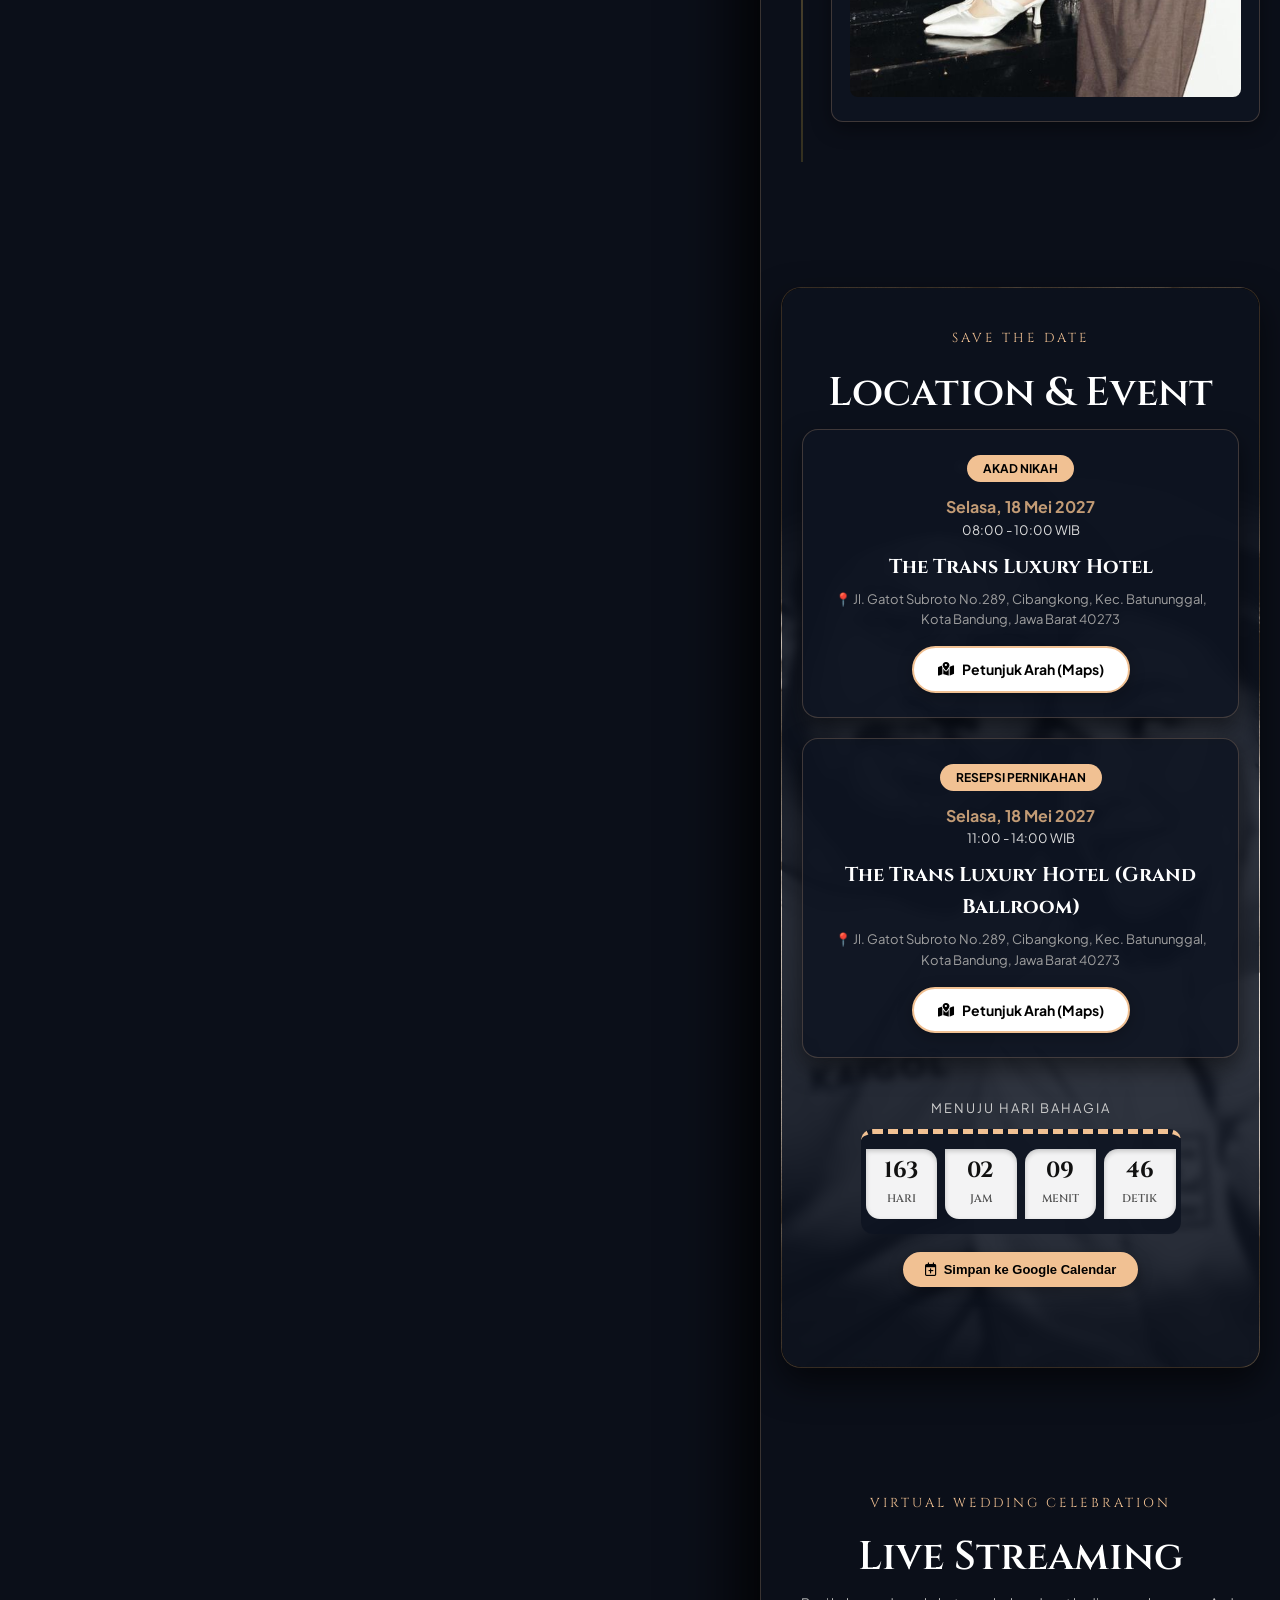
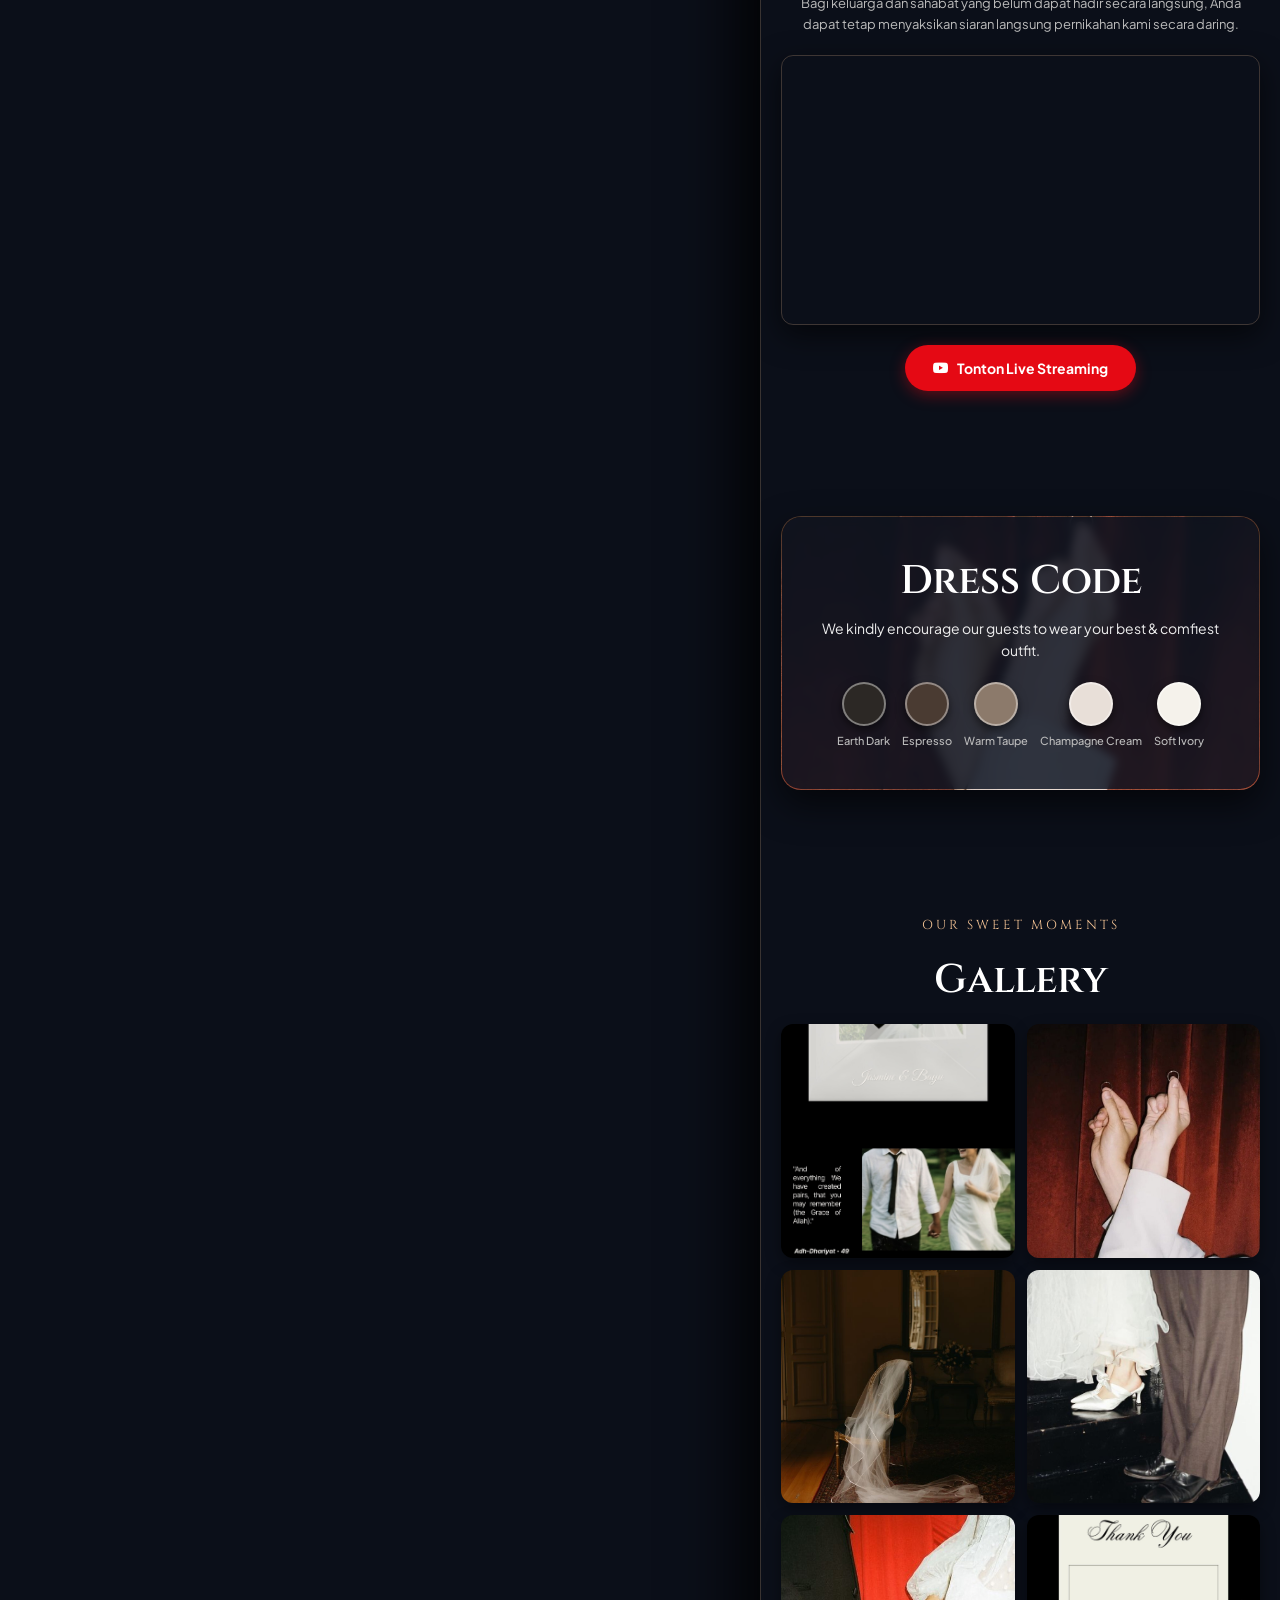
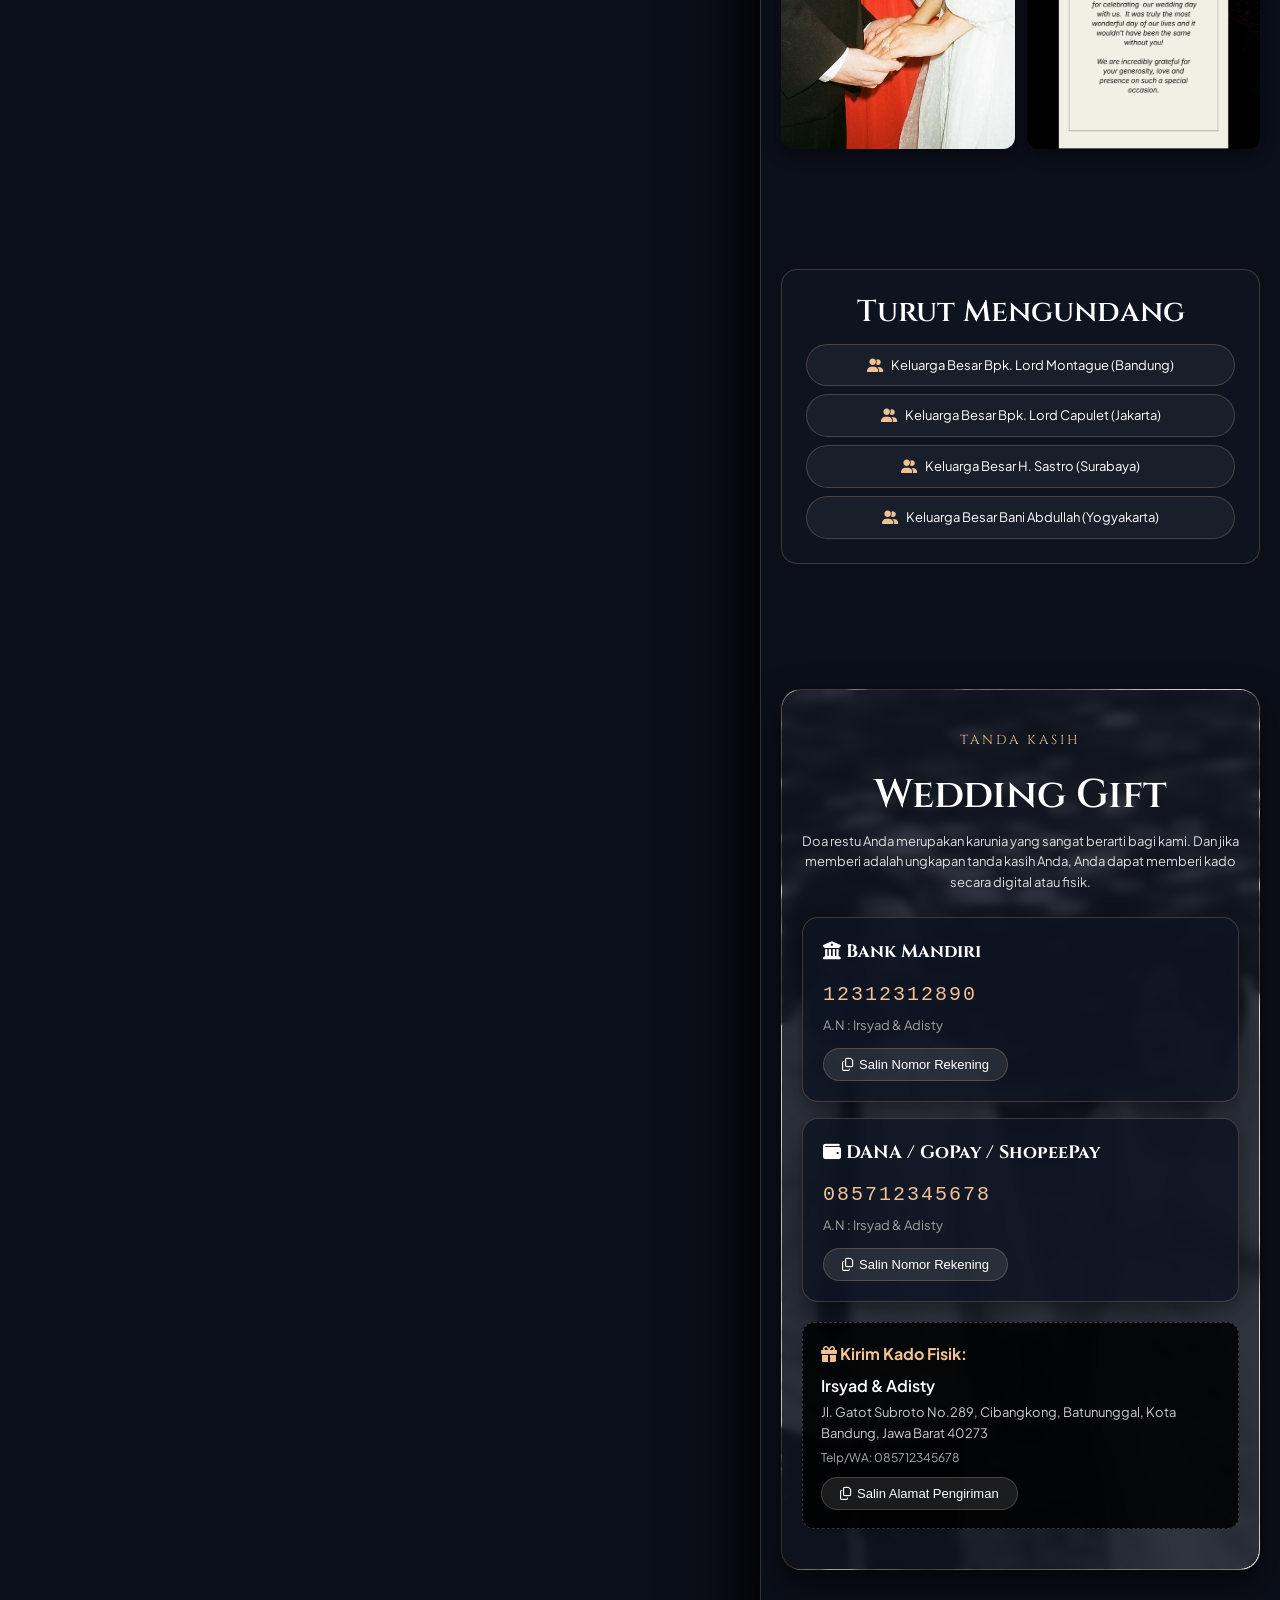
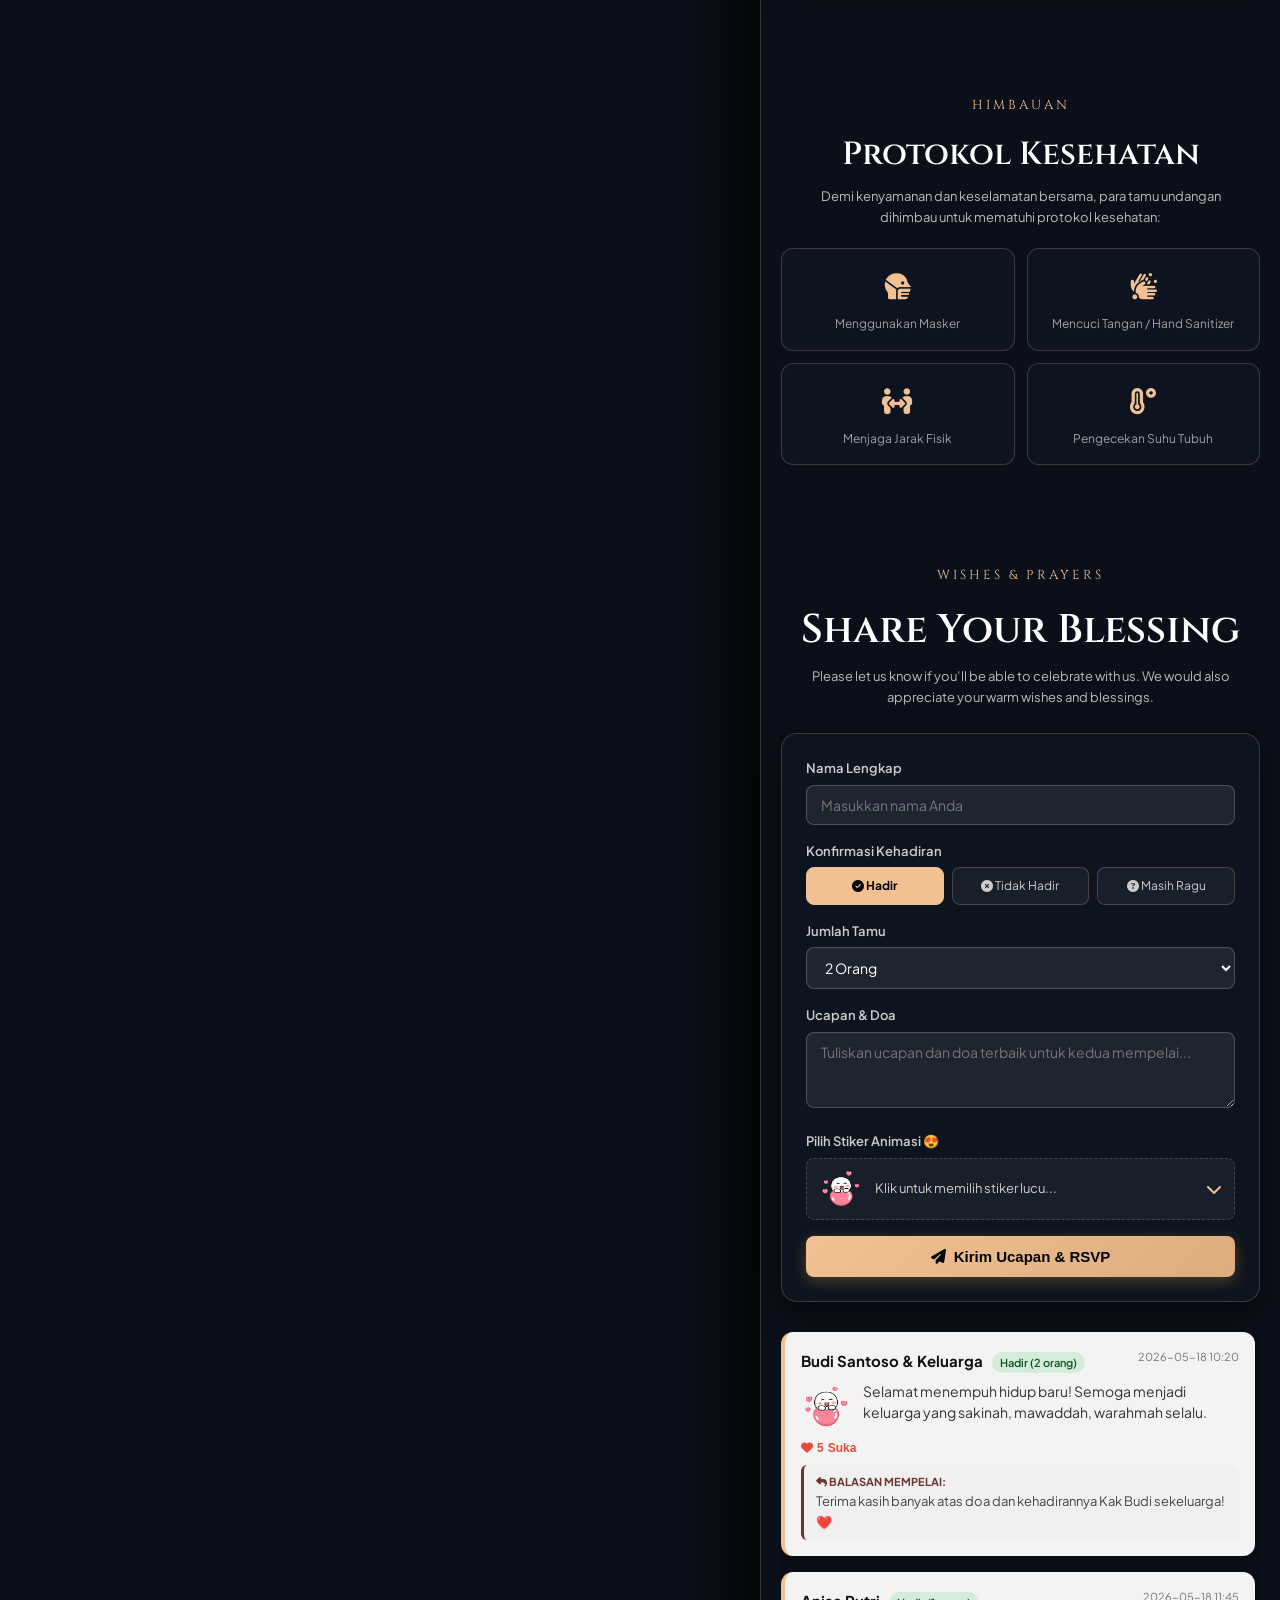
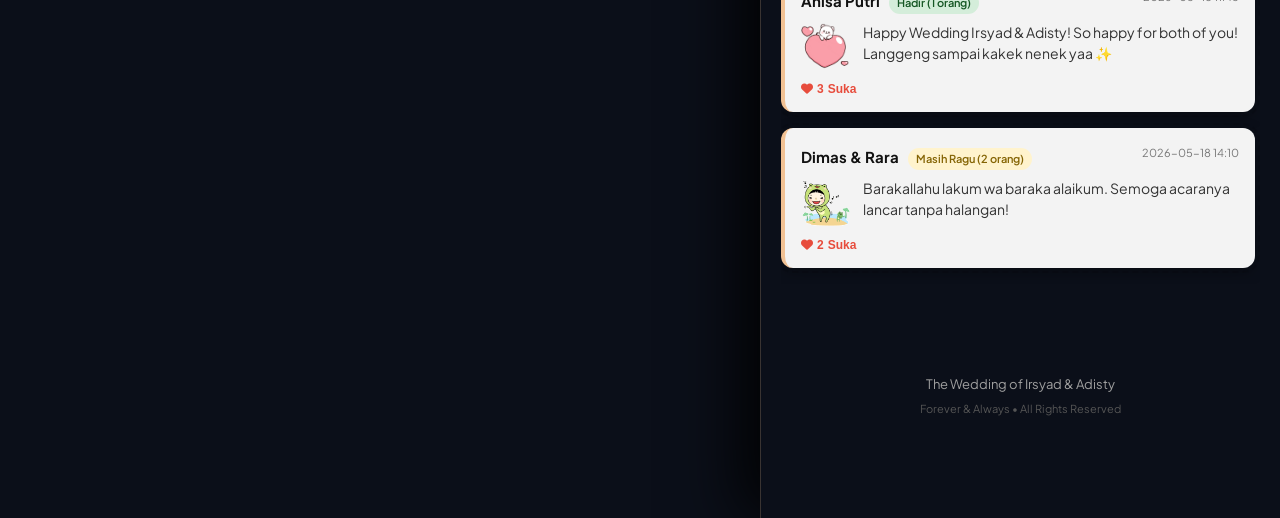
==== commit db27d206: "feat(royal): implement Sora Royal luxury template for guest and admin without watermarks" ====
--- a/index.html
+++ b/index.html
@@ -13,9 +13,14 @@
   <link rel="shortcut icon" href="assets/images/cover.jpg" type="image/x-icon">
   <link rel="stylesheet" href="https://cdnjs.cloudflare.com/ajax/libs/font-awesome/6.4.0/css/all.min.css">
   
+  <!-- Google Fonts - Sora (Royal) Luxury Typography -->
+  <link rel="preconnect" href="https://fonts.googleapis.com">
+  <link rel="preconnect" href="https://fonts.gstatic.com" crossorigin>
+  <link href="https://fonts.googleapis.com/css2?family=Alex+Brush&family=Cinzel:wght@400;500;600;700;800&family=Cormorant+Garamond:ital,wght@0,400;0,500;0,600;0,700;1,400;1,600&family=Playfair+Display:ital,wght@0,400;0,600;0,700;0,900;1,400;1,600&family=Plus+Jakarta+Sans:ital,wght@0,300;0,400;0,500;0,600;0,700;1,400&family=Alata&family=Great+Vibes&display=swap" rel="stylesheet">
+
   <!-- CSS Stylesheets with Cache-Busting Versioning -->
-  <link rel="stylesheet" href="css/invitation.css?v=20260905.1">
-  <link rel="stylesheet" href="css/admin.css?v=20260905.1">
+  <link rel="stylesheet" href="css/invitation.css?v=20260905.2">
+  <link rel="stylesheet" href="css/admin.css?v=20260905.2">
 </head>
 <body>
 
@@ -67,6 +72,43 @@
 
   <!-- Fixed background backdrop -->
   <div id="infuwr"></div>
+
+  <!-- ===================================================================
+       2.5 SORA ROYAL DESKTOP FIXED HERO (Split-Screen Anchor)
+       Clean luxury layout matching Sora (Royal) aesthetic
+       =================================================================== -->
+  <aside class="royal-desktop-hero" id="royal-desktop-hero">
+    <div class="royal-hero-overlay"></div>
+    <div class="royal-hero-content">
+      <div class="royal-hero-top">
+        <div class="royal-badge-gold">
+          <i class="fas fa-crown"></i>
+          <span>THE WEDDING CELEBRATION</span>
+        </div>
+        <h1 class="royal-hero-names" id="royal-hero-names">Irsyad & Adisty</h1>
+        <div class="royal-hero-date-badge" id="royal-hero-date">
+          <i class="far fa-calendar-alt"></i> Selasa, 18 Mei 2027
+        </div>
+      </div>
+
+      <div class="royal-hero-bottom">
+        <div class="royal-quote-box">
+          <i class="fas fa-quote-left royal-quote-icon"></i>
+          <p class="royal-quote-text" id="royal-hero-quote">
+            “And of His signs is that He created for you from yourselves mates that you may find tranquility in them; and He placed between you affection and mercy.”
+          </p>
+          <span class="royal-quote-surah" id="royal-hero-quote-source">QS. Ar-Rum : 21</span>
+        </div>
+        <div class="royal-soundwave-indicator">
+          <div class="soundwave-bar"></div>
+          <div class="soundwave-bar"></div>
+          <div class="soundwave-bar"></div>
+          <div class="soundwave-bar"></div>
+          <span class="soundwave-text">The Wedding of Irsyad & Adisty</span>
+        </div>
+      </div>
+    </div>
+  </aside>
 
   <!-- ===================================================================
        3. MAIN INVITATION CONTENT
@@ -709,6 +751,7 @@
             <div class="form-group-admin">
               <label class="form-label-admin">Font Subheading / Header</label>
               <select id="theme-font-heading" class="form-select-admin">
+                <option value="'Cinzel', serif">Cinzel (Royal Sora)</option>
                 <option value="'Alata', sans-serif">Alata (Original)</option>
                 <option value="'DM Sans', sans-serif">DM Sans</option>
                 <option value="'Montserrat', sans-serif">Montserrat</option>
@@ -718,6 +761,7 @@
             <div class="form-group-admin">
               <label class="form-label-admin">Font Teks Konten</label>
               <select id="theme-font-body" class="form-select-admin">
+                <option value="'Plus Jakarta Sans', sans-serif">Plus Jakarta Sans (Royal Sora)</option>
                 <option value="'DM Sans', sans-serif">DM Sans</option>
                 <option value="'Poppins', sans-serif">Poppins</option>
                 <option value="'Montserrat', sans-serif">Montserrat</option>
@@ -1348,10 +1392,10 @@
   </div>
 
   <!-- Scripts with Cache-Busting Versioning -->
-  <script src="js/data-store.js?v=20260905.1"></script>
-  <script src="js/particles-engine.js?v=20260905.1"></script>
-  <script src="js/invitation.js?v=20260905.1"></script>
-  <script src="js/admin.js?v=20260905.1"></script>
+  <script src="js/data-store.js?v=20260905.2"></script>
+  <script src="js/particles-engine.js?v=20260905.2"></script>
+  <script src="js/invitation.js?v=20260905.2"></script>
+  <script src="js/admin.js?v=20260905.2"></script>
 </body>
 </html>
 
--- a/css/invitation.css
+++ b/css/invitation.css
@@ -3,22 +3,25 @@
    100% Fully Dynamic Theme Engine, Color Presets, Fonts & Unified Live Admin
    =================================================================== */
 
-@import url('https://fonts.googleapis.com/css2?family=Alata&family=Alex+Brush&family=Cinzel:wght@400;600;700&family=Cormorant+Garamond:ital,wght@0,400;0,600;0,700;1,400&family=DM+Sans:ital,wght@0,300;0,400;0,500;0,700;1,400&family=Great+Vibes&family=Montserrat:wght@300;400;600;700&family=Playfair+Display:ital,wght@0,400;0,600;0,700;1,400&family=Poppins:wght@300;400;500;600;700&display=swap');
+@import url('https://fonts.googleapis.com/css2?family=Alata&family=Alex+Brush&family=Cinzel:wght@400;500;600;700;800&family=Cormorant+Garamond:ital,wght@0,400;0,500;0,600;0,700;1,400;1,600&family=Great+Vibes&family=Montserrat:wght@300;400;500;600;700&family=Playfair+Display:ital,wght@0,400;0,600;0,700;0,900;1,400;1,600&family=Plus+Jakarta+Sans:ital,wght@0,300;0,400;0,500;0,600;0,700;1,400&family=Poppins:wght@300;400;500;600;700&display=swap');
 
 :root {
   --primary-color: #d4af37;
-  --primary-hover: #b8972e;
+  --primary-hover: #e5c158;
+  --champagne-gold: #F1C193;
+  --accent-gold: #BEA081;
   --secondary-color: #f3f0eb;
-  --accent-gold: #e5c158;
   --bg-base: #0a0a0a;
-  --card-bg: rgba(20, 20, 20, 0.85);
-  --card-border: rgba(255, 255, 255, 0.15);
+  --bg-surface: #121214;
+  --card-bg: rgba(18, 18, 22, 0.88);
+  --card-border: rgba(241, 193, 147, 0.22);
+  --card-border-gold: rgba(212, 175, 55, 0.4);
   --text-light: #f3f0eb;
-  --text-muted: #9e9e9e;
-  --font-body: 'DM Sans', sans-serif;
+  --text-muted: #a0a0a0;
+  --font-body: 'Plus Jakarta Sans', 'DM Sans', sans-serif;
   --font-title: 'Playfair Display', serif;
   --font-script: 'Alex Brush', cursive;
-  --font-heading: 'Alata', sans-serif;
+  --font-heading: 'Cinzel', 'Alata', serif;
   --admin-primary: #d4af37;
   --admin-card-bg: #1e222d;
   --admin-card-border: #2c3242;
@@ -300,10 +303,192 @@
 }
 
 /* ===================================================================
+   SORA (ROYAL) SPLIT-SCREEN & LUXURY ARCHITECTURE
+   =================================================================== */
+.royal-desktop-hero {
+  display: none;
+}
+
+@media (min-width: 1024px) {
+  .royal-desktop-hero {
+    display: flex !important;
+    position: fixed;
+    left: 0;
+    top: 0;
+    width: calc(100vw - 520px);
+    height: 100vh;
+    height: 100dvh;
+    z-index: 40;
+    background-image: url('../assets/images/hero-couple-1.jpg');
+    background-size: cover;
+    background-position: center 25%;
+    flex-direction: column;
+    justify-content: space-between;
+    padding: 60px 70px;
+    overflow: hidden;
+  }
+
+  .royal-hero-overlay {
+    position: absolute;
+    inset: 0;
+    background: linear-gradient(135deg, rgba(10, 10, 10, 0.75) 0%, rgba(10, 10, 10, 0.45) 50%, rgba(10, 10, 10, 0.92) 100%);
+    z-index: 1;
+  }
+
+  .royal-hero-content {
+    position: relative;
+    z-index: 2;
+    display: flex;
+    flex-direction: column;
+    justify-content: space-between;
+    height: 100%;
+  }
+
+  .royal-hero-top {
+    display: flex;
+    flex-direction: column;
+    gap: 16px;
+  }
+
+  .royal-badge-gold {
+    display: inline-flex;
+    align-items: center;
+    gap: 8px;
+    font-family: var(--font-heading);
+    font-size: 11px;
+    letter-spacing: 3px;
+    text-transform: uppercase;
+    color: var(--champagne-gold);
+    background: rgba(241, 193, 147, 0.12);
+    border: 1px solid rgba(241, 193, 147, 0.35);
+    padding: 6px 18px;
+    border-radius: 30px;
+    width: fit-content;
+    box-shadow: 0 4px 15px rgba(0, 0, 0, 0.4);
+    backdrop-filter: blur(8px);
+  }
+
+  .royal-hero-names {
+    font-family: var(--font-title);
+    font-size: clamp(48px, 5vw, 76px);
+    font-weight: 700;
+    line-height: 1.1;
+    color: #ffffff;
+    text-shadow: 0 4px 25px rgba(0, 0, 0, 0.8), 0 0 25px rgba(212, 175, 55, 0.3);
+    margin: 0;
+    letter-spacing: -0.5px;
+  }
+
+  .royal-hero-date-badge {
+    display: inline-flex;
+    align-items: center;
+    gap: 10px;
+    font-family: var(--font-body);
+    font-size: 15px;
+    font-weight: 500;
+    color: var(--secondary-color);
+    letter-spacing: 1px;
+    text-shadow: 0 2px 8px rgba(0, 0, 0, 0.6);
+  }
+
+  .royal-hero-bottom {
+    display: flex;
+    flex-direction: column;
+    gap: 20px;
+    max-width: 620px;
+  }
+
+  .royal-quote-box {
+    background: rgba(18, 18, 22, 0.8);
+    backdrop-filter: blur(12px);
+    border: 1px solid rgba(241, 193, 147, 0.25);
+    border-radius: 16px;
+    padding: 24px 28px;
+    box-shadow: 0 15px 35px rgba(0, 0, 0, 0.6);
+  }
+
+  .royal-quote-icon {
+    font-size: 18px;
+    color: var(--champagne-gold);
+    margin-bottom: 8px;
+    opacity: 0.9;
+  }
+
+  .royal-quote-text {
+    font-family: var(--font-title);
+    font-style: italic;
+    font-size: 15px;
+    line-height: 1.7;
+    color: var(--secondary-color);
+    margin-bottom: 10px;
+  }
+
+  .royal-quote-surah {
+    display: block;
+    font-family: var(--font-heading);
+    font-size: 11px;
+    font-weight: 600;
+    letter-spacing: 2px;
+    color: var(--primary-color);
+    text-transform: uppercase;
+  }
+
+  .royal-soundwave-indicator {
+    display: flex;
+    align-items: center;
+    gap: 6px;
+  }
+
+  .soundwave-bar {
+    width: 3px;
+    height: 14px;
+    background: var(--champagne-gold);
+    border-radius: 2px;
+    animation: soundwave 1.2s ease-in-out infinite alternate;
+  }
+
+  .soundwave-bar:nth-child(2) {
+    height: 22px;
+    animation-delay: 0.2s;
+  }
+  .soundwave-bar:nth-child(3) {
+    height: 10px;
+    animation-delay: 0.4s;
+  }
+  .soundwave-bar:nth-child(4) {
+    height: 18px;
+    animation-delay: 0.1s;
+  }
+
+  @keyframes soundwave {
+    0% { transform: scaleY(0.4); opacity: 0.5; }
+    100% { transform: scaleY(1.2); opacity: 1; }
+  }
+
+  .soundwave-text {
+    font-size: 11px;
+    font-family: var(--font-heading);
+    letter-spacing: 1.5px;
+    color: rgba(255, 255, 255, 0.7);
+    margin-left: 8px;
+    text-transform: uppercase;
+  }
+
+  .main-wrapper {
+    width: 520px !important;
+    max-width: 520px !important;
+    margin-left: auto !important;
+    margin-right: 0 !important;
+    border-left: 1px solid rgba(241, 193, 147, 0.2) !important;
+    box-shadow: -20px 0 60px rgba(0, 0, 0, 0.9) !important;
+  }
+}
+
+/* ===================================================================
    MAIN CONTAINER & SECTIONS
    =================================================================== */
 .main-wrapper {
-  max-width: 600px;
+  max-width: 540px;
   margin: 0 auto;
   min-height: 100vh;
   background: var(--bg-base);
